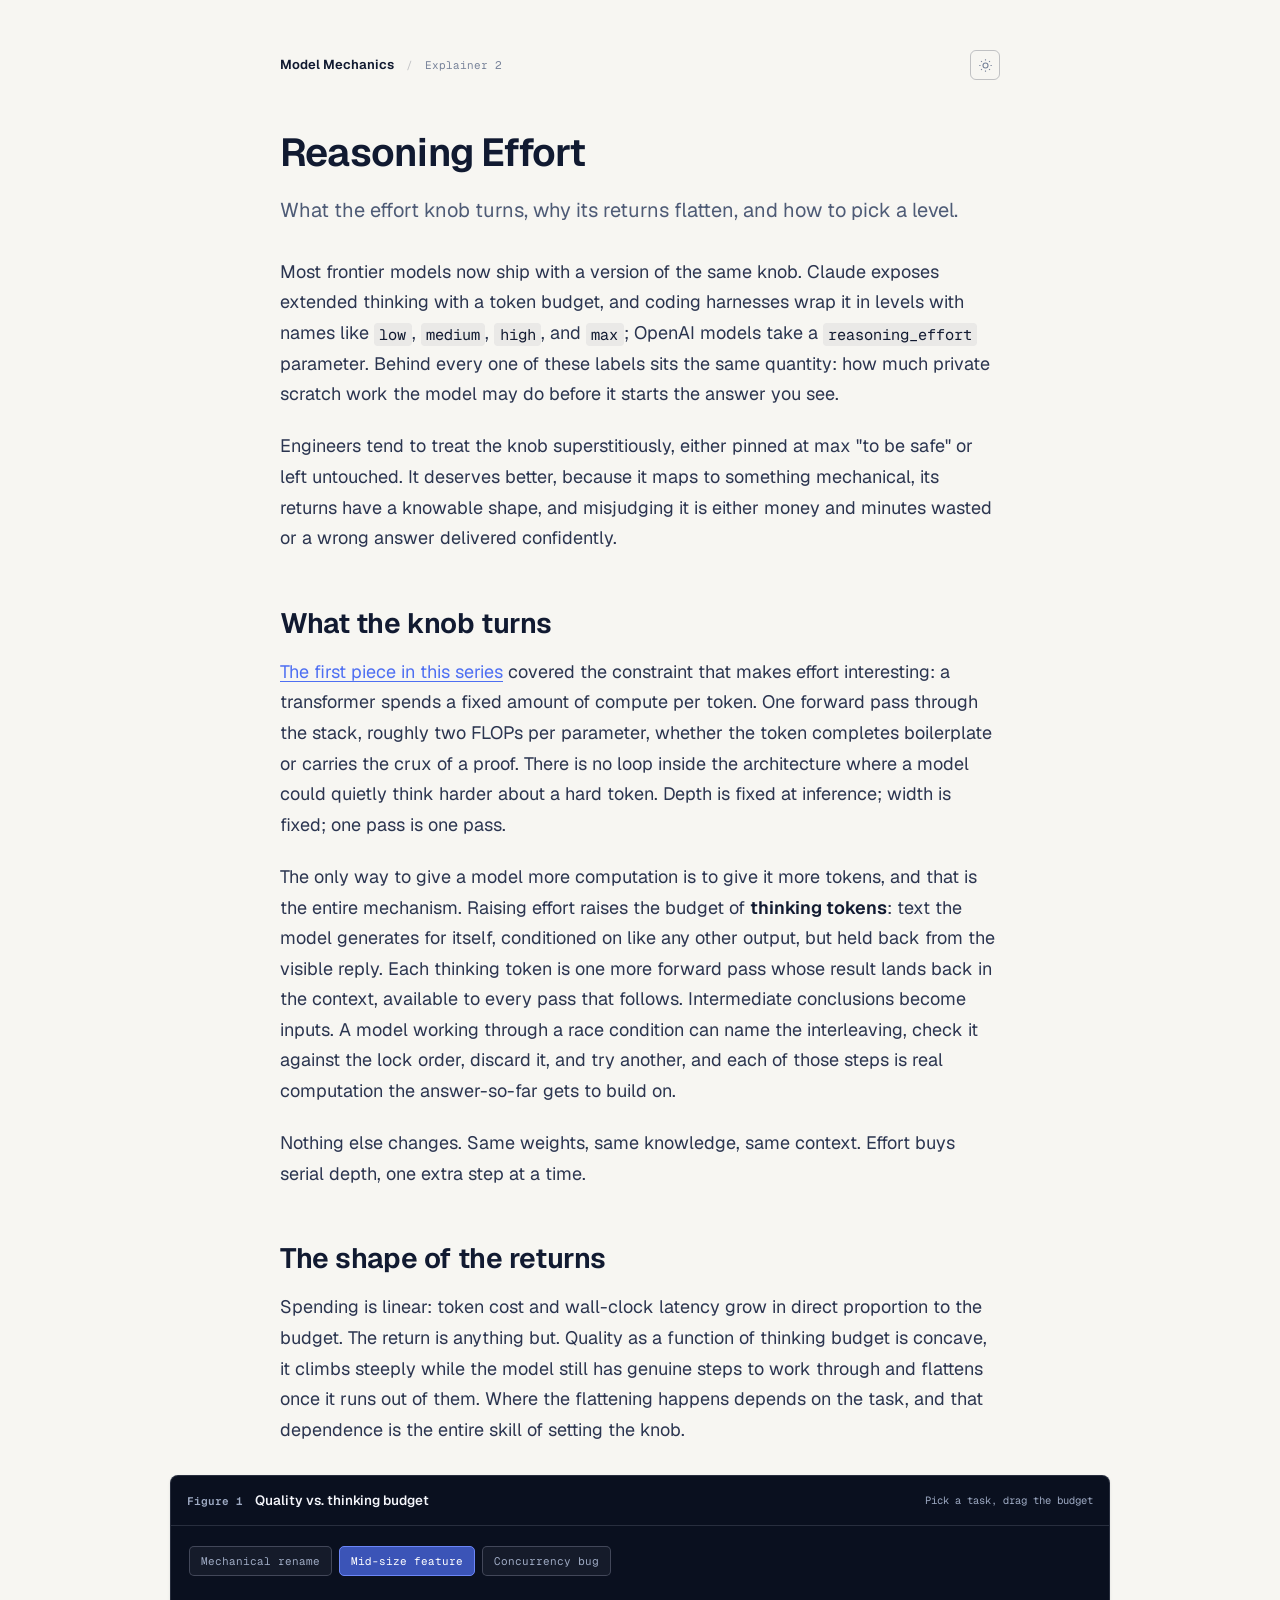
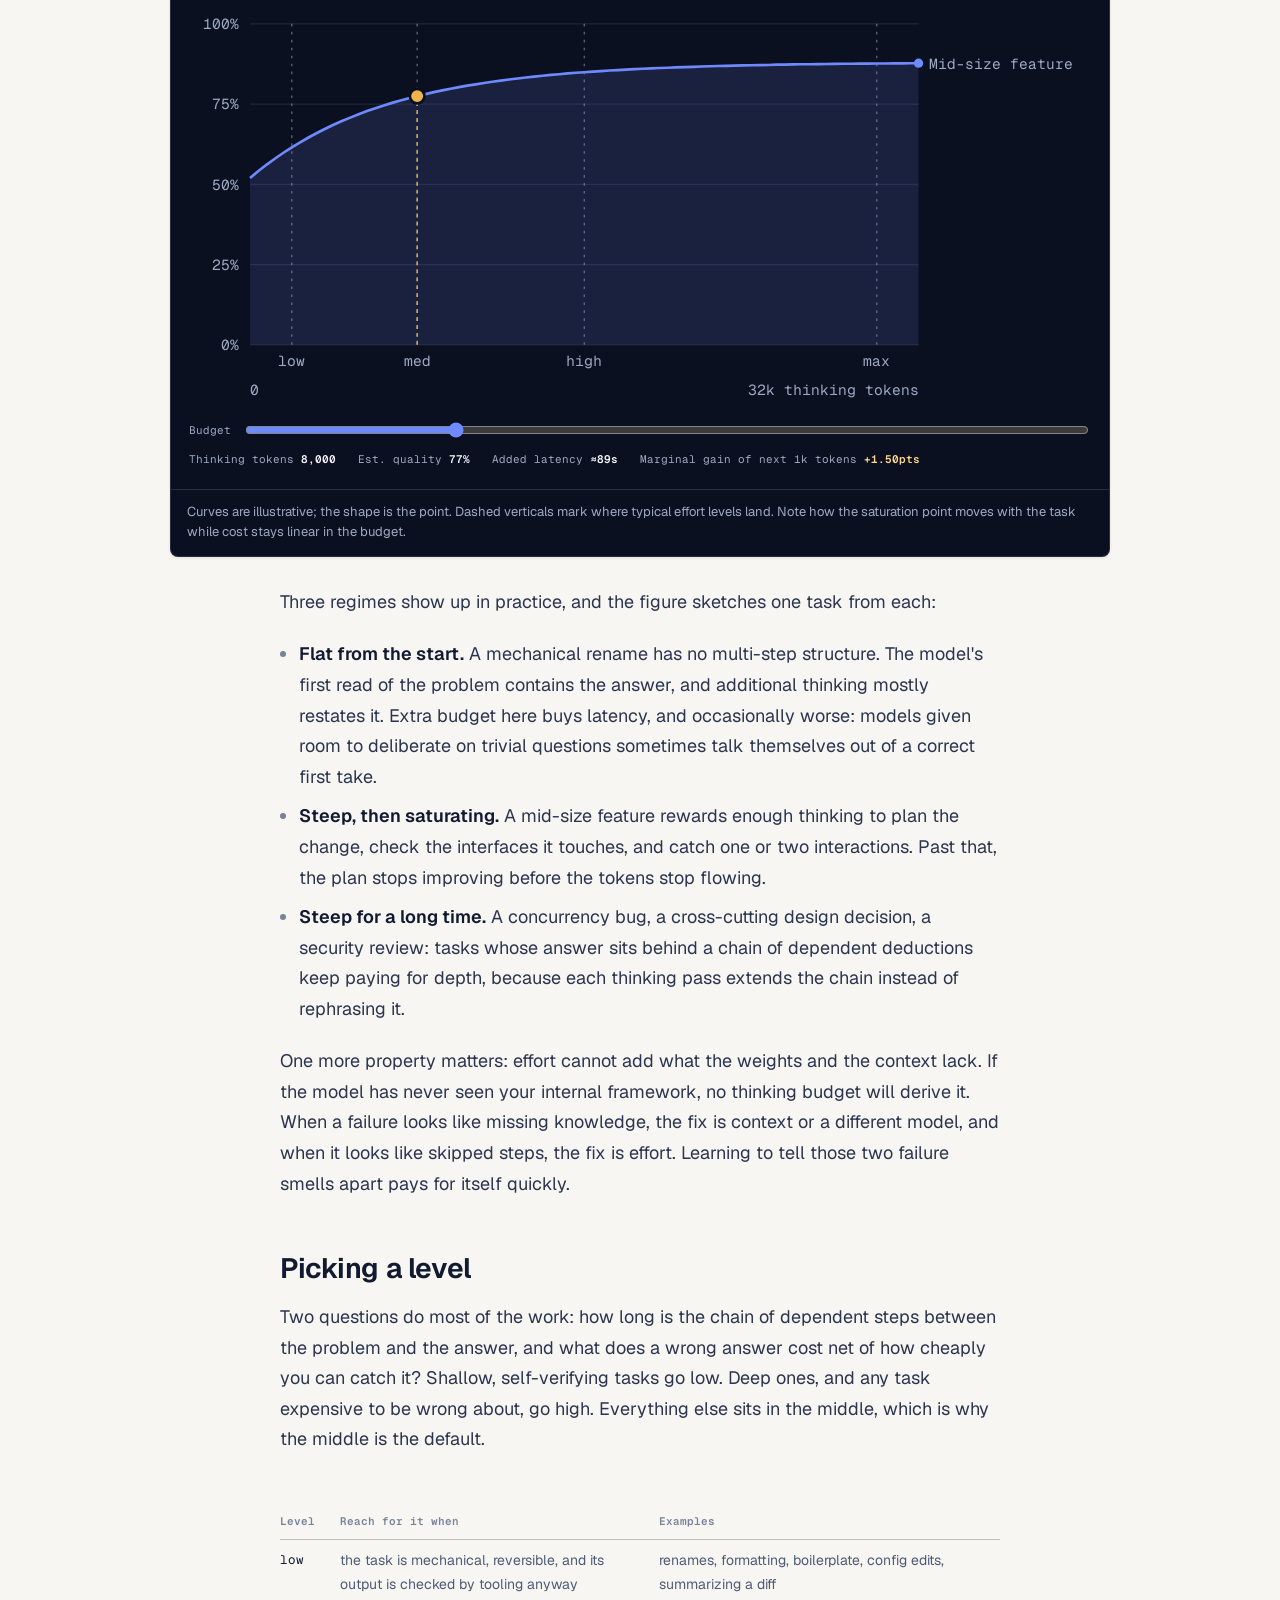
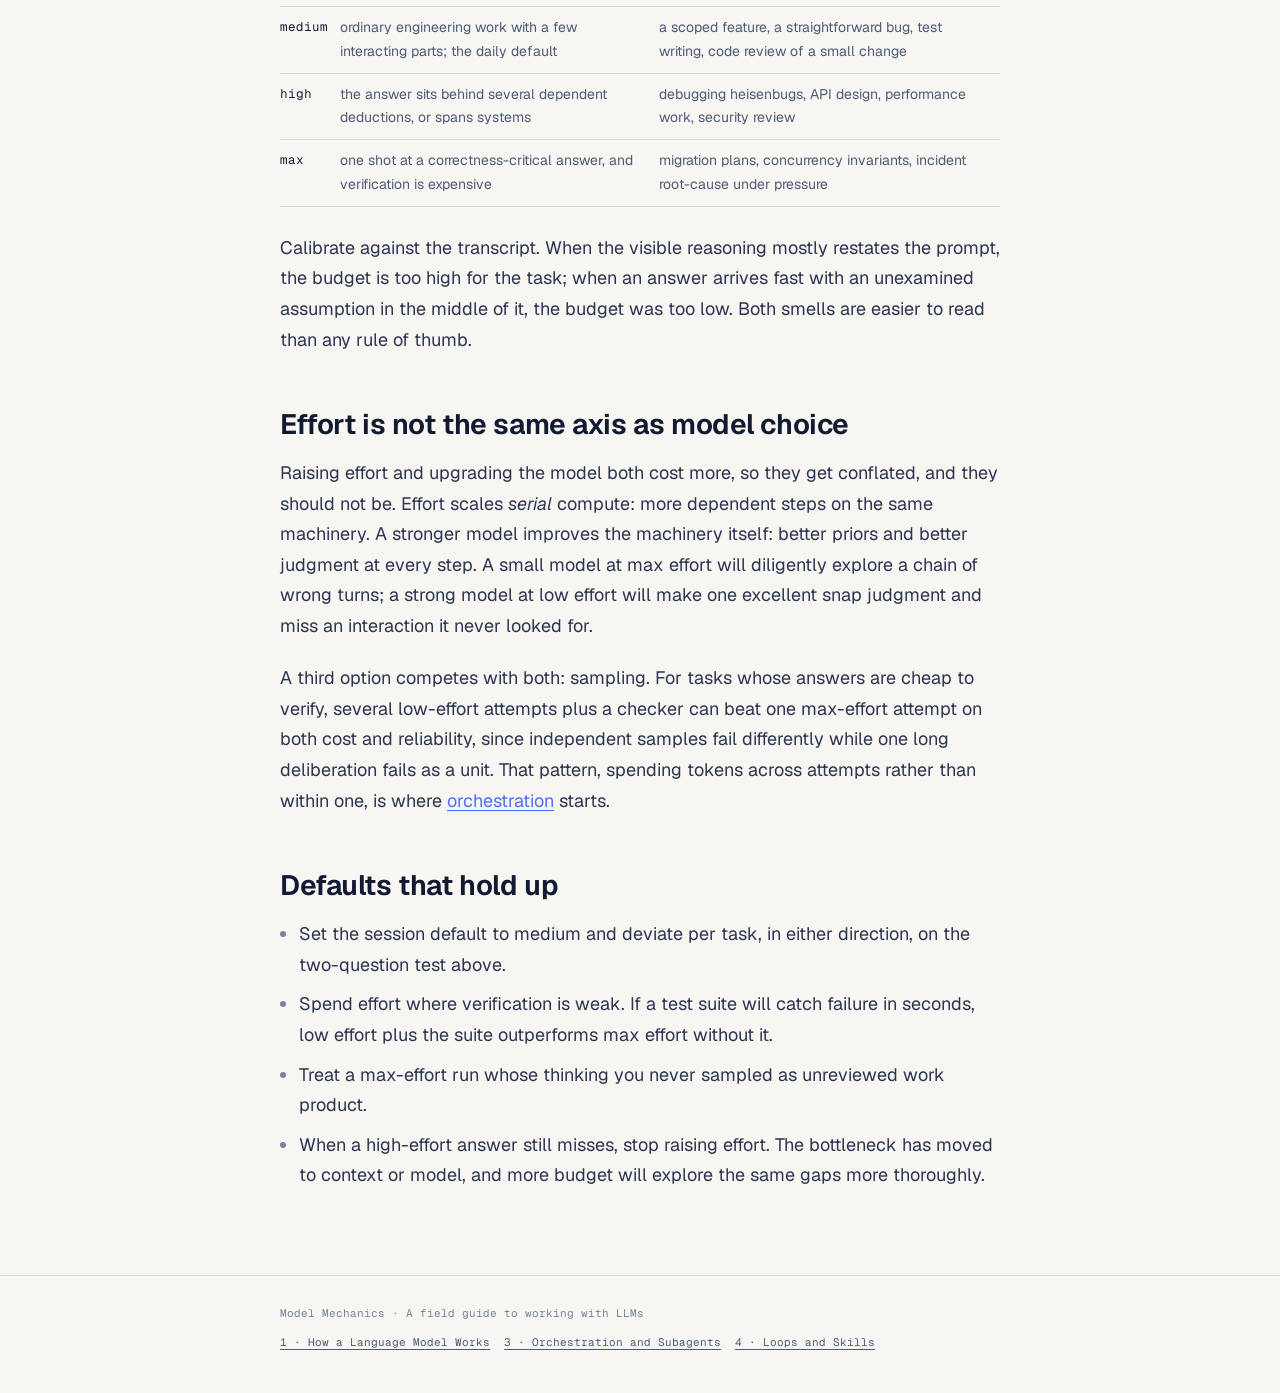
==== articles/effort-levels.html @ 6f91107b "Model Mechanics: four animated LLM explainers and landing page Static site with self-contained HTML " ====
<!doctype html>
<html lang="en">
<head>
<meta charset="utf-8">
<meta name="viewport" content="width=device-width, initial-scale=1">
<title>Reasoning Effort</title>
<link rel="icon" href="data:image/svg+xml,%3Csvg%20xmlns=%22http://www.w3.org/2000/svg%22%20viewBox=%220%200%2032%2032%22%3E%3Crect%20width=%2232%22%20height=%2232%22%20rx=%228%22%20fill=%22%230a1020%22/%3E%3Ccircle%20cx=%2210%22%20cy=%2216%22%20r=%223%22%20fill=%22%235d7cff%22/%3E%3Ccircle%20cx=%2218%22%20cy=%2210%22%20r=%223%22%20fill=%22%23ee755f%22/%3E%3Ccircle%20cx=%2222%22%20cy=%2221%22%20r=%223%22%20fill=%22%23efb44d%22/%3E%3Cpath%20d=%22M12%2015L16%2012M19%2013L21%2018M13%2018L19%2020%22%20stroke=%22%23f7f5ef%22%20stroke-width=%221.5%22/%3E%3C/svg%3E">
<meta name="description" content="What a model's effort knob turns, why its returns are concave, and how to pick a level.">
<style>
@font-face { font-family: "Geist"; src: url("../fonts/Geist-Variable.woff2") format("woff2"); font-weight: 100 900; font-style: normal; font-display: swap; }
@font-face { font-family: "Geist"; src: url("../fonts/Geist-VariableItalic.woff2") format("woff2"); font-weight: 100 900; font-style: italic; font-display: swap; }
@font-face { font-family: "Geist Mono"; src: url("../fonts/GeistMono-Variable.woff2") format("woff2"); font-weight: 100 900; font-style: normal; font-display: swap; }

:root,
[data-theme="light"] {
  --page: #f7f6f2;
  --surface: #ffffff;
  --ink: #111a31;
  --ink-body: #2b3550;
  --ink-soft: #4e5b76;
  --ink-faint: #78839a;
  --line: rgba(17, 26, 49, 0.12);
  --line-strong: rgba(17, 26, 49, 0.24);
  --accent: #4e6ff2;
  --accent-soft: rgba(78, 111, 242, 0.11);
  --coral: #df6756;
  --gold: #d9982d;
  --gold-soft: rgba(217, 152, 45, 0.13);
  --code-bg: rgba(17, 26, 49, 0.06);
  --stage: #0a101f;
  --stage-ink: #f5f6fb;
  --stage-muted: #9eaac3;
  --stage-line: rgba(215, 224, 248, 0.14);
  --panel-shadow: 0 1px 3px rgba(19, 28, 55, 0.10);
}

[data-theme="dark"] {
  --page: #0d1322;
  --surface: #161f34;
  --ink: #f4f4ef;
  --ink-body: #ced3e2;
  --ink-soft: #b2bace;
  --ink-faint: #8792aa;
  --line: rgba(234, 239, 255, 0.10);
  --line-strong: rgba(234, 239, 255, 0.20);
  --accent: #7f98ff;
  --accent-soft: rgba(127, 152, 255, 0.13);
  --coral: #ff8a74;
  --gold: #f0b64d;
  --gold-soft: rgba(240, 182, 77, 0.13);
  --code-bg: rgba(234, 239, 255, 0.08);
  --stage: #080d1b;
  --stage-ink: #f7f6f0;
  --stage-muted: #aab5cc;
  --stage-line: rgba(220, 228, 250, 0.14);
  --panel-shadow: 0 1px 3px rgba(0, 0, 0, 0.28);
}

@media (prefers-color-scheme: dark) {
  :root:not([data-theme]) {
    --page: #0d1322;
    --surface: #161f34;
    --ink: #f4f4ef;
    --ink-body: #ced3e2;
    --ink-soft: #b2bace;
    --ink-faint: #8792aa;
    --line: rgba(234, 239, 255, 0.10);
    --line-strong: rgba(234, 239, 255, 0.20);
    --accent: #7f98ff;
    --accent-soft: rgba(127, 152, 255, 0.13);
    --coral: #ff8a74;
    --gold: #f0b64d;
    --gold-soft: rgba(240, 182, 77, 0.13);
    --code-bg: rgba(234, 239, 255, 0.08);
    --stage: #080d1b;
    --stage-ink: #f7f6f0;
    --stage-muted: #aab5cc;
    --stage-line: rgba(220, 228, 250, 0.14);
    --panel-shadow: 0 1px 3px rgba(0, 0, 0, 0.28);
  }
}

* { box-sizing: border-box; }

body {
  margin: 0;
  min-width: 320px;
  background: var(--page);
  color: var(--ink-body);
  font-family: "Geist", "Avenir Next", sans-serif;
  font-size: 18px;
  line-height: 1.7;
  text-rendering: optimizeLegibility;
  overflow-wrap: break-word;
}

.col { width: min(720px, calc(100% - 48px)); margin: 0 auto; }

header.masthead { padding: 50px 0 0; }

.mast-row {
  display: flex;
  align-items: center;
  gap: 12px;
  margin-bottom: 50px;
  color: var(--ink-faint);
  font-family: "Geist Mono", monospace;
  font-size: 11px;
}

.mast-row .brand {
  color: var(--ink);
  font-family: "Geist", sans-serif;
  font-size: 13px;
  font-weight: 620;
  text-decoration: none;
}

.mast-separator { color: var(--line-strong); }

.theme-toggle {
  width: 30px;
  height: 30px;
  margin-left: auto;
  display: grid;
  place-items: center;
  border: 1px solid var(--line-strong);
  border-radius: 6px;
  background: transparent;
  color: inherit;
  cursor: pointer;
  transition: border-color 160ms ease;
}

.theme-toggle:hover { border-color: var(--accent); }

.theme-toggle svg { width: 15px; height: 15px; fill: none; stroke: currentColor; stroke-width: 1.8; }

h1 {
  max-width: 18ch;
  margin: 0;
  color: var(--ink);
  font-size: clamp(31px, 4vw, 39px);
  font-weight: 640;
  line-height: 1.16;
  letter-spacing: -0.02em;
  text-wrap: pretty;
}

.dek {
  max-width: 62ch;
  margin: 20px 0 0;
  color: var(--ink-soft);
  font-size: 20px;
  line-height: 1.58;
}

main { padding: 30px 0 0; }

h2 {
  margin: 52px 0 16px;
  color: var(--ink);
  font-size: clamp(24px, 3vw, 28px);
  font-weight: 640;
  line-height: 1.25;
  letter-spacing: -0.015em;
  text-wrap: pretty;
}

h3 {
  margin: 32px 0 10px;
  color: var(--ink);
  font-size: 19px;
  font-weight: 630;
  line-height: 1.3;
}

p { max-width: 66ch; margin: 0 0 1.2em; }

a { color: var(--accent); text-decoration-thickness: 1px; text-underline-offset: 3px; }
a:hover { text-decoration-thickness: 2px; }

strong { color: var(--ink); font-weight: 620; }

code {
  font-family: "Geist Mono", monospace;
  font-size: 0.85em;
  color: var(--ink);
  background: var(--code-bg);
  border-radius: 4px;
  padding: 0.1em 0.35em;
}

pre {
  max-width: 100%;
  background: var(--code-bg);
  border: 1px solid var(--line);
  border-radius: 6px;
  padding: 14px 16px;
  overflow-x: auto;
  font-size: 13.5px;
  line-height: 1.6;
}

pre code { background: none; padding: 0; font-size: 1em; }

ul { max-width: 66ch; padding-left: 1.2rem; margin: 0 0 1.2em; }
li { margin-bottom: 0.5em; }
li::marker { color: var(--ink-faint); }

table { border-collapse: collapse; width: 100%; font-size: 14px; margin: 26px 0; }

th {
  color: var(--ink-faint);
  font-family: "Geist Mono", monospace;
  font-size: 11px;
  font-weight: 600;
  text-align: left;
  padding: 9px 12px 9px 0;
  border-bottom: 1px solid var(--line-strong);
}

td {
  padding: 9px 12px 9px 0;
  border-bottom: 1px solid var(--line);
  vertical-align: top;
  color: var(--ink-soft);
}

td:first-child { font-family: "Geist Mono", monospace; font-size: 12.5px; color: var(--ink); white-space: nowrap; }

.tablewrap { overflow-x: auto; }

figure.instrument {
  width: min(940px, calc(100% - 40px));
  margin: 30px auto;
  padding: 0;
  background: var(--stage);
  border: 1px solid var(--stage-line);
  border-radius: 8px;
  overflow: hidden;
  box-shadow: var(--panel-shadow);
  color: var(--stage-ink);
}

.instrument-head {
  display: flex;
  align-items: center;
  gap: 12px;
  min-height: 50px;
  padding: 12px 16px;
  border-bottom: 1px solid var(--stage-line);
  font-family: "Geist Mono", monospace;
  font-size: 11px;
  color: var(--stage-muted);
}

.fig-id { color: var(--stage-muted); font-weight: 620; white-space: nowrap; }

.fig-name { color: var(--stage-ink); font-family: "Geist", sans-serif; font-size: 13.5px; font-weight: 560; }

.fig-note { margin-left: auto; font-size: 10.5px; text-align: right; }

button.fig-btn {
  margin-left: auto;
  min-height: 30px;
  padding: 6px 11px;
  font-family: "Geist Mono", monospace;
  font-size: 11px;
  color: var(--stage-muted);
  background: rgba(225, 232, 255, 0.05);
  border: 1px solid rgba(225, 232, 255, 0.22);
  border-radius: 5px;
  cursor: pointer;
  transition: color 160ms ease, border-color 160ms ease;
}

button.fig-btn:hover { color: var(--stage-ink); border-color: rgba(141, 162, 255, 0.65); }

.instrument-body { padding: 20px 18px; }
.instrument-body.scrollx { overflow-x: auto; }
.instrument-body.scrollx svg { min-width: 640px; }

figcaption.below {
  padding: 12px 16px 14px;
  border-top: 1px solid var(--stage-line);
  color: var(--stage-muted);
  font-family: "Geist", sans-serif;
  font-size: 13px;
  line-height: 1.55;
}

footer.series {
  margin: 84px 0 0;
  border-top: 1px solid var(--line);
  padding: 28px 0 42px;
  font-family: "Geist Mono", monospace;
  font-size: 11px;
  color: var(--ink-faint);
}

footer.series nav { display: flex; flex-wrap: wrap; gap: 14px; margin-top: 10px; }
footer.series a { color: var(--ink-soft); }

:focus-visible { outline: 2px solid var(--accent); outline-offset: 3px; }

/* effort instrument */
#task-picker { display: flex; gap: 7px; flex-wrap: wrap; margin-bottom: 16px; }
.task-btn {
  min-height: 30px;
  padding: 6px 11px;
  font-family: "Geist Mono", monospace;
  font-size: 11px;
  color: var(--stage-muted);
  background: rgba(225, 232, 255, 0.05);
  border: 1px solid rgba(225, 232, 255, 0.22);
  border-radius: 5px;
  cursor: pointer;
  transition: color 160ms ease, border-color 160ms ease, background 160ms ease;
}
.task-btn:hover { color: var(--stage-ink); border-color: rgba(141, 162, 255, 0.65); }
.task-btn[aria-pressed="true"] { color: #ffffff; border-color: #6c86f7; background: rgba(78, 111, 242, 0.72); }
#effort-svg { display: block; width: 100%; height: auto; }
#effort-svg text { font-family: "Geist Mono", monospace; font-size: 11px; fill: #9eaac3; }
#effort-svg .grid { stroke: rgba(215, 224, 248, 0.10); stroke-width: 1; }
#effort-svg .axis { stroke: #9eaac3; stroke-width: 1; }
#effort-svg .curve { stroke: #6f89ff; stroke-width: 2; fill: none; }
#effort-svg .curvefill { fill: rgba(111, 137, 255, 0.14); }
#effort-svg .guide { stroke: #9eaac3; stroke-width: 1; stroke-dasharray: 2 4; opacity: 0.55; }
#effort-svg .marker { fill: #efb44d; stroke: #0a101f; stroke-width: 2; }
#effort-svg .marker-line { stroke: #efb44d; stroke-width: 1; stroke-dasharray: 3 3; }
#effort-controls { display: flex; align-items: center; gap: 12px; font-family: "Geist Mono", monospace; font-size: 11px; color: var(--stage-muted); margin: 14px 0 6px; flex-wrap: wrap; }
#effort-controls input[type=range] { flex: 1; min-width: 10rem; accent-color: #6f89ff; }
#effort-reads { display: flex; gap: 22px; font-family: "Geist Mono", monospace; font-size: 11px; color: var(--stage-muted); flex-wrap: wrap; margin-top: 10px; }
#effort-reads b { color: var(--stage-ink); font-weight: 600; font-variant-numeric: tabular-nums; }
#effort-reads .warmread b { color: #ffd989; }

@media (max-width: 680px) {
  body { font-size: 17px; }
  .col { width: min(720px, calc(100% - 32px)); }
  header.masthead { padding-top: 28px; }
  .mast-row { margin-bottom: 36px; }
  h1 { font-size: clamp(29px, 8.5vw, 33px); }
  .dek { font-size: 18px; }
  figure.instrument { width: calc(100% - 16px); border-radius: 7px; }
  .instrument-body { padding: 14px 13px; }
}

@media (prefers-reduced-motion: reduce) { * { transition-duration: 0.01ms !important; animation-duration: 0.01ms !important; } }
</style>
</head>
<body>

<header class="masthead">
  <div class="col">
    <div class="mast-row">
      <a class="brand" href="../index.html">Model Mechanics</a>
      <span class="mast-separator" aria-hidden="true">/</span>
      <span class="mast-label">Explainer 2</span>
      <button class="theme-toggle" id="theme-toggle" type="button" aria-label="Toggle color theme">
        <svg viewBox="0 0 24 24" aria-hidden="true"><circle cx="12" cy="12" r="4"></circle><path d="M12 2v2M12 20v2M4.9 4.9l1.4 1.4M17.7 17.7l1.4 1.4M2 12h2M20 12h2M4.9 19.1l1.4-1.4M17.7 6.3l1.4-1.4"></path></svg>
      </button>
    </div>
    <h1>Reasoning Effort</h1>
    <p class="dek">What the effort knob turns, why its returns flatten, and how to pick a level.</p>
  </div>
</header>

<main>
  <div class="col">
    <p>Most frontier models now ship with a version of the same knob. Claude exposes extended thinking with a token budget, and coding harnesses wrap it in levels with names like <code>low</code>, <code>medium</code>, <code>high</code>, and <code>max</code>; OpenAI models take a <code>reasoning_effort</code> parameter. Behind every one of these labels sits the same quantity: how much private scratch work the model may do before it starts the answer you see.</p>
    <p>Engineers tend to treat the knob superstitiously, either pinned at max "to be safe" or left untouched. It deserves better, because it maps to something mechanical, its returns have a knowable shape, and misjudging it is either money and minutes wasted or a wrong answer delivered confidently.</p>

    <h2>What the knob turns</h2>
    <p><a href="how-llms-work.html">The first piece in this series</a> covered the constraint that makes effort interesting: a transformer spends a fixed amount of compute per token. One forward pass through the stack, roughly two FLOPs per parameter, whether the token completes boilerplate or carries the crux of a proof. There is no loop inside the architecture where a model could quietly think harder about a hard token. Depth is fixed at inference; width is fixed; one pass is one pass.</p>
    <p>The only way to give a model more computation is to give it more tokens, and that is the entire mechanism. Raising effort raises the budget of <strong>thinking tokens</strong>: text the model generates for itself, conditioned on like any other output, but held back from the visible reply. Each thinking token is one more forward pass whose result lands back in the context, available to every pass that follows. Intermediate conclusions become inputs. A model working through a race condition can name the interleaving, check it against the lock order, discard it, and try another, and each of those steps is real computation the answer-so-far gets to build on.</p>
    <p>Nothing else changes. Same weights, same knowledge, same context. Effort buys serial depth, one extra step at a time.</p>

    <h2>The shape of the returns</h2>
    <p>Spending is linear: token cost and wall-clock latency grow in direct proportion to the budget. The return is anything but. Quality as a function of thinking budget is concave, it climbs steeply while the model still has genuine steps to work through and flattens once it runs out of them. Where the flattening happens depends on the task, and that dependence is the entire skill of setting the knob.</p>
  </div>

  <figure class="instrument" id="fig-effort">
    <figcaption class="instrument-head">
      <span class="fig-id">Figure 1</span><span class="fig-name">Quality vs. thinking budget</span>
      <span class="fig-note">Pick a task, drag the budget</span>
    </figcaption>
    <div class="instrument-body">
      <div id="task-picker" role="group" aria-label="task type">
        <button class="task-btn" data-task="rename" aria-pressed="false">Mechanical rename</button>
        <button class="task-btn" data-task="feature" aria-pressed="true">Mid-size feature</button>
        <button class="task-btn" data-task="debug" aria-pressed="false">Concurrency bug</button>
      </div>
      <div class="instrument-body scrollx" style="padding:0"><svg id="effort-svg" viewBox="0 0 680 312" role="img" aria-label="Concave curve of answer quality against thinking-token budget; the curve saturates at a task-dependent point while cost grows linearly"></svg></div>
      <div id="effort-controls">
        <label for="effort-range">Budget</label>
        <input type="range" id="effort-range" min="200" max="32000" step="200" value="8000">
      </div>
      <div id="effort-reads">
        <span>Thinking tokens <b id="read-tokens">8,000</b></span>
        <span>Est. quality <b id="read-quality">…</b></span>
        <span>Added latency <b id="read-latency">…</b></span>
        <span class="warmread">Marginal gain of next 1k tokens <b id="read-marginal">…</b></span>
      </div>
    </div>
    <figcaption class="below">Curves are illustrative; the shape is the point. Dashed verticals mark where typical effort levels land. Note how the saturation point moves with the task while cost stays linear in the budget.</figcaption>
  </figure>

  <div class="col">
    <p>Three regimes show up in practice, and the figure sketches one task from each:</p>
    <ul>
      <li><strong>Flat from the start.</strong> A mechanical rename has no multi-step structure. The model's first read of the problem contains the answer, and additional thinking mostly restates it. Extra budget here buys latency, and occasionally worse: models given room to deliberate on trivial questions sometimes talk themselves out of a correct first take.</li>
      <li><strong>Steep, then saturating.</strong> A mid-size feature rewards enough thinking to plan the change, check the interfaces it touches, and catch one or two interactions. Past that, the plan stops improving before the tokens stop flowing.</li>
      <li><strong>Steep for a long time.</strong> A concurrency bug, a cross-cutting design decision, a security review: tasks whose answer sits behind a chain of dependent deductions keep paying for depth, because each thinking pass extends the chain instead of rephrasing it.</li>
    </ul>
    <p>One more property matters: effort cannot add what the weights and the context lack. If the model has never seen your internal framework, no thinking budget will derive it. When a failure looks like missing knowledge, the fix is context or a different model, and when it looks like skipped steps, the fix is effort. Learning to tell those two failure smells apart pays for itself quickly.</p>

    <h2>Picking a level</h2>
    <p>Two questions do most of the work: how long is the chain of dependent steps between the problem and the answer, and what does a wrong answer cost net of how cheaply you can catch it? Shallow, self-verifying tasks go low. Deep ones, and any task expensive to be wrong about, go high. Everything else sits in the middle, which is why the middle is the default.</p>
    <div class="tablewrap">
    <table>
      <thead><tr><th>Level</th><th>Reach for it when</th><th>Examples</th></tr></thead>
      <tbody>
        <tr><td>low</td><td>the task is mechanical, reversible, and its output is checked by tooling anyway</td><td>renames, formatting, boilerplate, config edits, summarizing a diff</td></tr>
        <tr><td>medium</td><td>ordinary engineering work with a few interacting parts; the daily default</td><td>a scoped feature, a straightforward bug, test writing, code review of a small change</td></tr>
        <tr><td>high</td><td>the answer sits behind several dependent deductions, or spans systems</td><td>debugging heisenbugs, API design, performance work, security review</td></tr>
        <tr><td>max</td><td>one shot at a correctness-critical answer, and verification is expensive</td><td>migration plans, concurrency invariants, incident root-cause under pressure</td></tr>
      </tbody>
    </table>
    </div>
    <p>Calibrate against the transcript. When the visible reasoning mostly restates the prompt, the budget is too high for the task; when an answer arrives fast with an unexamined assumption in the middle of it, the budget was too low. Both smells are easier to read than any rule of thumb.</p>

    <h2>Effort is not the same axis as model choice</h2>
    <p>Raising effort and upgrading the model both cost more, so they get conflated, and they should not be. Effort scales <em>serial</em> compute: more dependent steps on the same machinery. A stronger model improves the machinery itself: better priors and better judgment at every step. A small model at max effort will diligently explore a chain of wrong turns; a strong model at low effort will make one excellent snap judgment and miss an interaction it never looked for.</p>
    <p>A third option competes with both: sampling. For tasks whose answers are cheap to verify, several low-effort attempts plus a checker can beat one max-effort attempt on both cost and reliability, since independent samples fail differently while one long deliberation fails as a unit. That pattern, spending tokens across attempts rather than within one, is where <a href="orchestration-and-subagents.html">orchestration</a> starts.</p>

    <h2>Defaults that hold up</h2>
    <ul>
      <li>Set the session default to medium and deviate per task, in either direction, on the two-question test above.</li>
      <li>Spend effort where verification is weak. If a test suite will catch failure in seconds, low effort plus the suite outperforms max effort without it.</li>
      <li>Treat a max-effort run whose thinking you never sampled as unreviewed work product.</li>
      <li>When a high-effort answer still misses, stop raising effort. The bottleneck has moved to context or model, and more budget will explore the same gaps more thoroughly.</li>
    </ul>
  </div>
</main>

<footer class="series">
  <div class="col">
    <span>Model Mechanics · A field guide to working with LLMs</span>
    <nav aria-label="series">
      <a href="how-llms-work.html">1 · How a Language Model Works</a>
      <a href="orchestration-and-subagents.html">3 · Orchestration and Subagents</a>
      <a href="loops-and-skills.html">4 · Loops and Skills</a>
    </nav>
  </div>
</footer>

<script>
(function () {
  var root = document.documentElement;
  var toggle = document.getElementById('theme-toggle');
  var saved = null;
  try { saved = localStorage.getItem('model-mechanics-theme'); } catch (error) {}
  if (saved === 'light' || saved === 'dark') root.setAttribute('data-theme', saved);
  toggle.addEventListener('click', function () {
    var current = root.getAttribute('data-theme');
    if (!current) current = window.matchMedia('(prefers-color-scheme: dark)').matches ? 'dark' : 'light';
    var next = current === 'dark' ? 'light' : 'dark';
    root.setAttribute('data-theme', next);
    try { localStorage.setItem('model-mechanics-theme', next); } catch (error) {}
  });
})();
</script>
<script>
(function () {
'use strict';
var TASKS = {
  rename:  { q0: 84, qmax: 90, tau: 2500,  label: 'Mechanical rename' },
  feature: { q0: 52, qmax: 88, tau: 6500,  label: 'Mid-size feature' },
  debug:   { q0: 22, qmax: 93, tau: 14000, label: 'Concurrency bug' }
};
var LEVELS = [[2000, 'low'], [8000, 'med'], [16000, 'high'], [30000, 'max']];
var W = 680, H = 312, ML = 46, MR = 130, MT = 24, MB = 46;
var XMAX = 32000;
var svg = document.getElementById('effort-svg');
var range = document.getElementById('effort-range');
var NS = 'http://www.w3.org/2000/svg';
var current = 'feature';
function x(t) { return ML + (t / XMAX) * (W - ML - MR); }
function y(q) { return MT + (1 - q / 100) * (H - MT - MB); }
function q(task, t) { var p = TASKS[task]; return p.qmax - (p.qmax - p.q0) * Math.exp(-t / p.tau); }
function mk(tag, attrs, text) {
  var n = document.createElementNS(NS, tag);
  Object.keys(attrs).forEach(function (k) { n.setAttribute(k, attrs[k]); });
  if (text) n.textContent = text;
  svg.appendChild(n);
  return n;
}
function draw() {
  svg.innerHTML = '';
  [0, 25, 50, 75, 100].forEach(function (g) {
    mk('line', { x1: ML, y1: y(g), x2: W - MR, y2: y(g), 'class': 'grid' });
    mk('text', { x: ML - 8, y: y(g) + 4, 'text-anchor': 'end' }, g + '%');
  });
  mk('text', { x: ML, y: H - 8 }, '0');
  mk('text', { x: W - MR, y: H - 8, 'text-anchor': 'end' }, '32k thinking tokens');
  LEVELS.forEach(function (lv) {
    mk('line', { x1: x(lv[0]), y1: MT, x2: x(lv[0]), y2: H - MB, 'class': 'guide' });
    mk('text', { x: x(lv[0]), y: H - MB + 16, 'text-anchor': 'middle' }, lv[1]);
  });
  var pts = [], fill = ['M', x(0), y(0) + 0].join(' ');
  for (var t = 0; t <= XMAX; t += 400) pts.push((t ? 'L' : 'M') + x(t).toFixed(1) + ' ' + y(q(current, t)).toFixed(1));
  var d = pts.join(' ');
  mk('path', { d: d + ' L ' + x(XMAX) + ' ' + y(0) + ' L ' + x(0) + ' ' + y(0) + ' Z', 'class': 'curvefill', stroke: 'none' });
  mk('path', { d: d, 'class': 'curve' });
  var qe = q(current, XMAX);
  mk('circle', { cx: x(XMAX), cy: y(qe), r: 3.5, fill: '#6f89ff' });
  mk('text', { x: x(XMAX) + 8, y: y(qe) + 4 }, TASKS[current].label);
  var b = +range.value;
  var qb = q(current, b);
  mk('line', { x1: x(b), y1: y(0), x2: x(b), y2: y(qb), 'class': 'marker-line' });
  mk('circle', { cx: x(b), cy: y(qb), r: 5.5, 'class': 'marker' });
  document.getElementById('read-tokens').textContent = b.toLocaleString('en-US');
  document.getElementById('read-quality').textContent = qb.toFixed(0) + '%';
  var secs = b / 90;
  document.getElementById('read-latency').textContent = secs < 90 ? '≈' + secs.toFixed(0) + 's' : '≈' + (secs / 60).toFixed(1) + 'min';
  var marginal = q(current, b + 1000) - qb;
  document.getElementById('read-marginal').textContent = '+' + marginal.toFixed(2) + 'pts';
}
document.querySelectorAll('.task-btn').forEach(function (btn) {
  btn.addEventListener('click', function () {
    current = btn.getAttribute('data-task');
    document.querySelectorAll('.task-btn').forEach(function (b2) {
      b2.setAttribute('aria-pressed', String(b2 === btn));
    });
    draw();
  });
});
range.addEventListener('input', draw);
draw();
})();
</script>
</body>
</html>
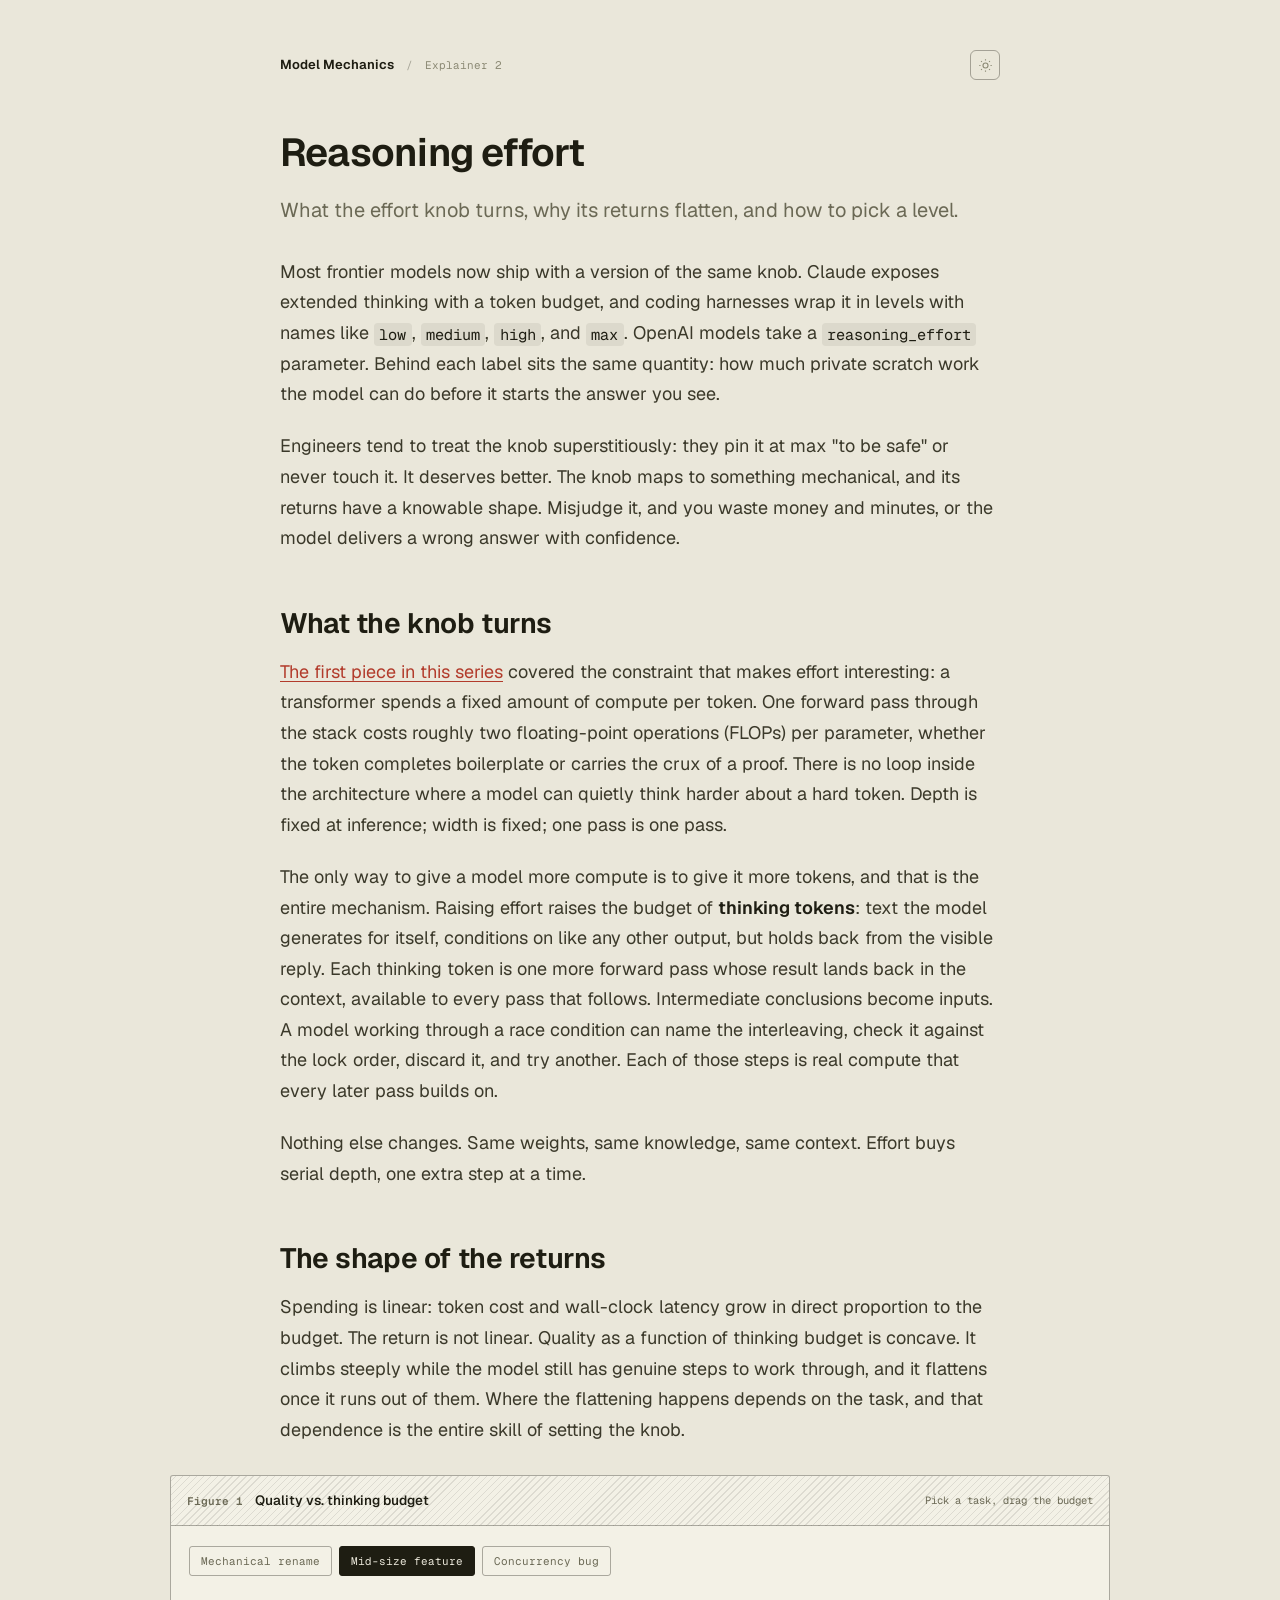
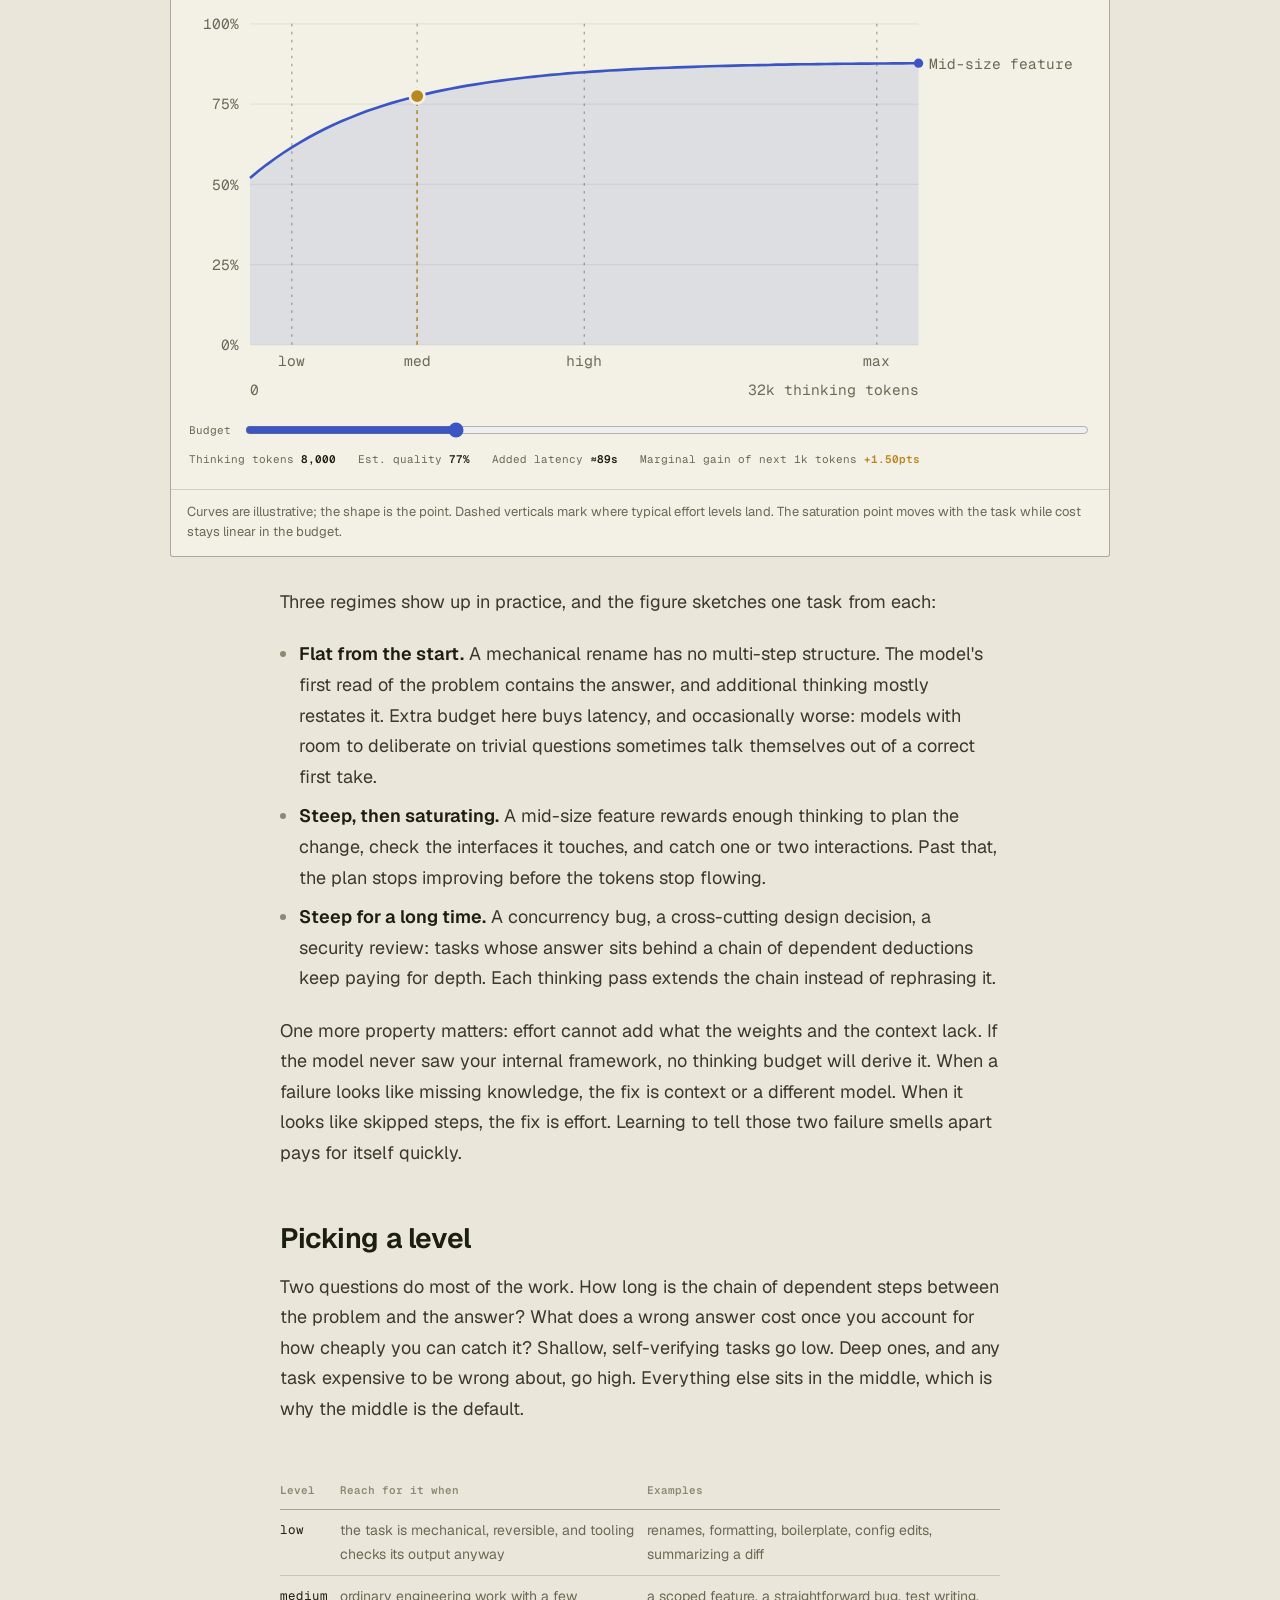
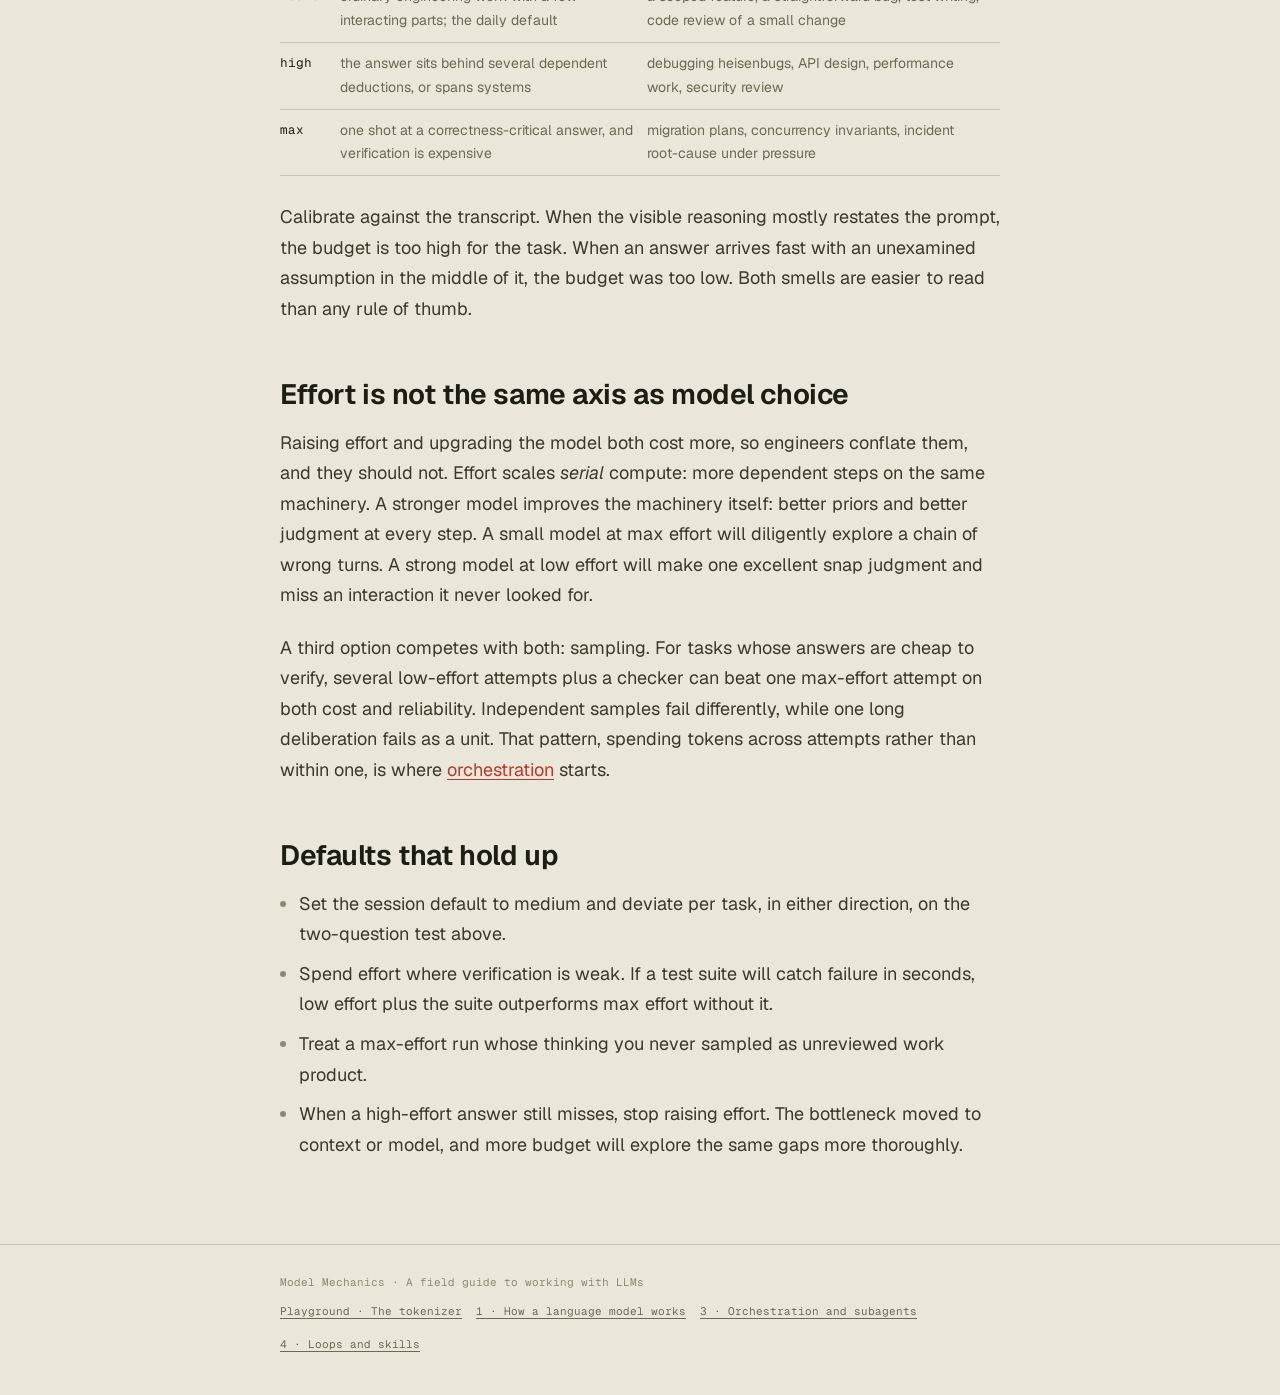
==== commit 6591d43a: "rework and token game" ====
--- a/articles/effort-levels.html
+++ b/articles/effort-levels.html
@@ -3,8 +3,8 @@
 <head>
 <meta charset="utf-8">
 <meta name="viewport" content="width=device-width, initial-scale=1">
-<title>Reasoning Effort</title>
-<link rel="icon" href="data:image/svg+xml,%3Csvg%20xmlns=%22http://www.w3.org/2000/svg%22%20viewBox=%220%200%2032%2032%22%3E%3Crect%20width=%2232%22%20height=%2232%22%20rx=%228%22%20fill=%22%230a1020%22/%3E%3Ccircle%20cx=%2210%22%20cy=%2216%22%20r=%223%22%20fill=%22%235d7cff%22/%3E%3Ccircle%20cx=%2218%22%20cy=%2210%22%20r=%223%22%20fill=%22%23ee755f%22/%3E%3Ccircle%20cx=%2222%22%20cy=%2221%22%20r=%223%22%20fill=%22%23efb44d%22/%3E%3Cpath%20d=%22M12%2015L16%2012M19%2013L21%2018M13%2018L19%2020%22%20stroke=%22%23f7f5ef%22%20stroke-width=%221.5%22/%3E%3C/svg%3E">
+<title>Reasoning effort</title>
+<link rel="icon" href="data:image/svg+xml,%3Csvg%20xmlns=%22http://www.w3.org/2000/svg%22%20viewBox=%220%200%2032%2032%22%3E%3Crect%20width=%2232%22%20height=%2232%22%20fill=%22%23eae7da%22/%3E%3Crect%20x=%221%22%20y=%221%22%20width=%2230%22%20height=%2230%22%20fill=%22none%22%20stroke=%22%231e1d12%22%20stroke-width=%222%22/%3E%3Crect%20x=%226%22%20y=%2218%22%20width=%228%22%20height=%228%22%20fill=%22%233b55c4%22/%3E%3Crect%20x=%2218%22%20y=%2218%22%20width=%228%22%20height=%228%22%20fill=%22%23a8801c%22/%3E%3Cpath%20d=%22M16%206l5%205-5%205-5-5z%22%20fill=%22%23b23b2b%22/%3E%3C/svg%3E">
 <meta name="description" content="What a model's effort knob turns, why its returns are concave, and how to pick a level.">
 <style>
 @font-face { font-family: "Geist"; src: url("../fonts/Geist-Variable.woff2") format("woff2"); font-weight: 100 900; font-style: normal; font-display: swap; }
@@ -13,70 +13,79 @@
 
 :root,
 [data-theme="light"] {
-  --page: #f7f6f2;
-  --surface: #ffffff;
-  --ink: #111a31;
-  --ink-body: #2b3550;
-  --ink-soft: #4e5b76;
-  --ink-faint: #78839a;
-  --line: rgba(17, 26, 49, 0.12);
-  --line-strong: rgba(17, 26, 49, 0.24);
-  --accent: #4e6ff2;
-  --accent-soft: rgba(78, 111, 242, 0.11);
-  --coral: #df6756;
-  --gold: #d9982d;
-  --gold-soft: rgba(217, 152, 45, 0.13);
-  --code-bg: rgba(17, 26, 49, 0.06);
-  --stage: #0a101f;
-  --stage-ink: #f5f6fb;
-  --stage-muted: #9eaac3;
-  --stage-line: rgba(215, 224, 248, 0.14);
-  --panel-shadow: 0 1px 3px rgba(19, 28, 55, 0.10);
+  --page: #eae7da;
+  --surface: #f3f1e6;
+  --ink: #1e1d12;
+  --ink-body: #3b392a;
+  --ink-soft: #6b6955;
+  --ink-faint: #8c8a75;
+  --line: rgba(30, 29, 18, 0.16);
+  --line-strong: rgba(30, 29, 18, 0.34);
+  --accent: #b23b2b;
+  --accent-soft: rgba(178, 59, 43, 0.10);
+  --coral: #c9503a;
+  --gold: #b9871f;
+  --gold-soft: rgba(185, 135, 31, 0.14);
+  --code-bg: rgba(30, 29, 18, 0.07);
+  --stage: #f3f1e6;
+  --stage-ink: #1e1d12;
+  --stage-muted: #6b6955;
+  --stage-line: rgba(30, 29, 18, 0.16);
+  --cobalt: #3b55c4;
+  --cobalt-soft: rgba(59, 85, 196, 0.12);
+  --hatch: rgba(30, 29, 18, 0.10);
+  --panel-shadow: none;
 }
 
 [data-theme="dark"] {
-  --page: #0d1322;
-  --surface: #161f34;
-  --ink: #f4f4ef;
-  --ink-body: #ced3e2;
-  --ink-soft: #b2bace;
-  --ink-faint: #8792aa;
-  --line: rgba(234, 239, 255, 0.10);
-  --line-strong: rgba(234, 239, 255, 0.20);
-  --accent: #7f98ff;
-  --accent-soft: rgba(127, 152, 255, 0.13);
+  --page: #14130d;
+  --surface: #1d1c14;
+  --ink: #ece9d8;
+  --ink-body: #cdcab6;
+  --ink-soft: #a3a08b;
+  --ink-faint: #7f7d69;
+  --line: rgba(236, 233, 216, 0.13);
+  --line-strong: rgba(236, 233, 216, 0.30);
+  --accent: #e06a50;
+  --accent-soft: rgba(224, 106, 80, 0.13);
   --coral: #ff8a74;
   --gold: #f0b64d;
   --gold-soft: rgba(240, 182, 77, 0.13);
-  --code-bg: rgba(234, 239, 255, 0.08);
-  --stage: #080d1b;
-  --stage-ink: #f7f6f0;
-  --stage-muted: #aab5cc;
-  --stage-line: rgba(220, 228, 250, 0.14);
-  --panel-shadow: 0 1px 3px rgba(0, 0, 0, 0.28);
+  --code-bg: rgba(236, 233, 216, 0.09);
+  --stage: #1d1c14;
+  --stage-ink: #ece9d8;
+  --stage-muted: #a3a08b;
+  --stage-line: rgba(236, 233, 216, 0.14);
+  --cobalt: #8fa2ff;
+  --cobalt-soft: rgba(143, 162, 255, 0.14);
+  --hatch: rgba(236, 233, 216, 0.10);
+  --panel-shadow: none;
 }
 
 @media (prefers-color-scheme: dark) {
   :root:not([data-theme]) {
-    --page: #0d1322;
-    --surface: #161f34;
-    --ink: #f4f4ef;
-    --ink-body: #ced3e2;
-    --ink-soft: #b2bace;
-    --ink-faint: #8792aa;
-    --line: rgba(234, 239, 255, 0.10);
-    --line-strong: rgba(234, 239, 255, 0.20);
-    --accent: #7f98ff;
-    --accent-soft: rgba(127, 152, 255, 0.13);
+    --page: #14130d;
+    --surface: #1d1c14;
+    --ink: #ece9d8;
+    --ink-body: #cdcab6;
+    --ink-soft: #a3a08b;
+    --ink-faint: #7f7d69;
+    --line: rgba(236, 233, 216, 0.13);
+    --line-strong: rgba(236, 233, 216, 0.30);
+    --accent: #e06a50;
+    --accent-soft: rgba(224, 106, 80, 0.13);
     --coral: #ff8a74;
     --gold: #f0b64d;
     --gold-soft: rgba(240, 182, 77, 0.13);
-    --code-bg: rgba(234, 239, 255, 0.08);
-    --stage: #080d1b;
-    --stage-ink: #f7f6f0;
-    --stage-muted: #aab5cc;
-    --stage-line: rgba(220, 228, 250, 0.14);
-    --panel-shadow: 0 1px 3px rgba(0, 0, 0, 0.28);
+    --code-bg: rgba(236, 233, 216, 0.09);
+    --stage: #1d1c14;
+    --stage-ink: #ece9d8;
+    --stage-muted: #a3a08b;
+    --stage-line: rgba(236, 233, 216, 0.14);
+    --cobalt: #8fa2ff;
+    --cobalt-soft: rgba(143, 162, 255, 0.14);
+    --hatch: rgba(236, 233, 216, 0.10);
+    --panel-shadow: none;
   }
 }
 
@@ -236,8 +245,8 @@
   margin: 30px auto;
   padding: 0;
   background: var(--stage);
-  border: 1px solid var(--stage-line);
-  border-radius: 8px;
+  border: 1px solid var(--line-strong);
+  border-radius: 3px;
   overflow: hidden;
   box-shadow: var(--panel-shadow);
   color: var(--stage-ink);
@@ -249,7 +258,8 @@
   gap: 12px;
   min-height: 50px;
   padding: 12px 16px;
-  border-bottom: 1px solid var(--stage-line);
+  border-bottom: 1px solid var(--line-strong);
+  background: repeating-linear-gradient(-45deg, transparent 0 4px, var(--hatch) 4px 5px);
   font-family: "Geist Mono", monospace;
   font-size: 11px;
   color: var(--stage-muted);
@@ -268,14 +278,14 @@
   font-family: "Geist Mono", monospace;
   font-size: 11px;
   color: var(--stage-muted);
-  background: rgba(225, 232, 255, 0.05);
-  border: 1px solid rgba(225, 232, 255, 0.22);
-  border-radius: 5px;
+  background: transparent;
+  border: 1px solid var(--line-strong);
+  border-radius: 3px;
   cursor: pointer;
   transition: color 160ms ease, border-color 160ms ease;
 }
 
-button.fig-btn:hover { color: var(--stage-ink); border-color: rgba(141, 162, 255, 0.65); }
+button.fig-btn:hover { color: var(--page); border-color: var(--ink); background: var(--ink); }
 
 .instrument-body { padding: 20px 18px; }
 .instrument-body.scrollx { overflow-x: auto; }
@@ -312,28 +322,28 @@
   font-family: "Geist Mono", monospace;
   font-size: 11px;
   color: var(--stage-muted);
-  background: rgba(225, 232, 255, 0.05);
-  border: 1px solid rgba(225, 232, 255, 0.22);
-  border-radius: 5px;
+  background: transparent;
+  border: 1px solid var(--line-strong);
+  border-radius: 3px;
   cursor: pointer;
   transition: color 160ms ease, border-color 160ms ease, background 160ms ease;
 }
-.task-btn:hover { color: var(--stage-ink); border-color: rgba(141, 162, 255, 0.65); }
-.task-btn[aria-pressed="true"] { color: #ffffff; border-color: #6c86f7; background: rgba(78, 111, 242, 0.72); }
+.task-btn:hover { color: var(--page); border-color: var(--ink); background: var(--ink); }
+.task-btn[aria-pressed="true"] { color: var(--page); border-color: var(--ink); background: var(--ink); }
 #effort-svg { display: block; width: 100%; height: auto; }
-#effort-svg text { font-family: "Geist Mono", monospace; font-size: 11px; fill: #9eaac3; }
-#effort-svg .grid { stroke: rgba(215, 224, 248, 0.10); stroke-width: 1; }
-#effort-svg .axis { stroke: #9eaac3; stroke-width: 1; }
-#effort-svg .curve { stroke: #6f89ff; stroke-width: 2; fill: none; }
-#effort-svg .curvefill { fill: rgba(111, 137, 255, 0.14); }
-#effort-svg .guide { stroke: #9eaac3; stroke-width: 1; stroke-dasharray: 2 4; opacity: 0.55; }
-#effort-svg .marker { fill: #efb44d; stroke: #0a101f; stroke-width: 2; }
-#effort-svg .marker-line { stroke: #efb44d; stroke-width: 1; stroke-dasharray: 3 3; }
+#effort-svg text { font-family: "Geist Mono", monospace; font-size: 11px; fill: var(--stage-muted); }
+#effort-svg .grid { stroke: var(--code-bg); stroke-width: 1; }
+#effort-svg .axis { stroke: var(--stage-muted); stroke-width: 1; }
+#effort-svg .curve { stroke: var(--cobalt); stroke-width: 2; fill: none; }
+#effort-svg .curvefill { fill: var(--cobalt-soft); }
+#effort-svg .guide { stroke: var(--stage-muted); stroke-width: 1; stroke-dasharray: 2 4; opacity: 0.55; }
+#effort-svg .marker { fill: var(--gold); stroke: var(--stage); stroke-width: 2; }
+#effort-svg .marker-line { stroke: var(--gold); stroke-width: 1; stroke-dasharray: 3 3; }
 #effort-controls { display: flex; align-items: center; gap: 12px; font-family: "Geist Mono", monospace; font-size: 11px; color: var(--stage-muted); margin: 14px 0 6px; flex-wrap: wrap; }
-#effort-controls input[type=range] { flex: 1; min-width: 10rem; accent-color: #6f89ff; }
+#effort-controls input[type=range] { flex: 1; min-width: 10rem; accent-color: var(--cobalt); }
 #effort-reads { display: flex; gap: 22px; font-family: "Geist Mono", monospace; font-size: 11px; color: var(--stage-muted); flex-wrap: wrap; margin-top: 10px; }
 #effort-reads b { color: var(--stage-ink); font-weight: 600; font-variant-numeric: tabular-nums; }
-#effort-reads .warmread b { color: #ffd989; }
+#effort-reads .warmread b { color: var(--gold); }
 
 @media (max-width: 680px) {
   body { font-size: 17px; }
@@ -361,23 +371,23 @@
         <svg viewBox="0 0 24 24" aria-hidden="true"><circle cx="12" cy="12" r="4"></circle><path d="M12 2v2M12 20v2M4.9 4.9l1.4 1.4M17.7 17.7l1.4 1.4M2 12h2M20 12h2M4.9 19.1l1.4-1.4M17.7 6.3l1.4-1.4"></path></svg>
       </button>
     </div>
-    <h1>Reasoning Effort</h1>
+    <h1>Reasoning effort</h1>
     <p class="dek">What the effort knob turns, why its returns flatten, and how to pick a level.</p>
   </div>
 </header>
 
 <main>
   <div class="col">
-    <p>Most frontier models now ship with a version of the same knob. Claude exposes extended thinking with a token budget, and coding harnesses wrap it in levels with names like <code>low</code>, <code>medium</code>, <code>high</code>, and <code>max</code>; OpenAI models take a <code>reasoning_effort</code> parameter. Behind every one of these labels sits the same quantity: how much private scratch work the model may do before it starts the answer you see.</p>
-    <p>Engineers tend to treat the knob superstitiously, either pinned at max "to be safe" or left untouched. It deserves better, because it maps to something mechanical, its returns have a knowable shape, and misjudging it is either money and minutes wasted or a wrong answer delivered confidently.</p>
+    <p>Most frontier models now ship with a version of the same knob. Claude exposes extended thinking with a token budget, and coding harnesses wrap it in levels with names like <code>low</code>, <code>medium</code>, <code>high</code>, and <code>max</code>. OpenAI models take a <code>reasoning_effort</code> parameter. Behind each label sits the same quantity: how much private scratch work the model can do before it starts the answer you see.</p>
+    <p>Engineers tend to treat the knob superstitiously: they pin it at max "to be safe" or never touch it. It deserves better. The knob maps to something mechanical, and its returns have a knowable shape. Misjudge it, and you waste money and minutes, or the model delivers a wrong answer with confidence.</p>
 
     <h2>What the knob turns</h2>
-    <p><a href="how-llms-work.html">The first piece in this series</a> covered the constraint that makes effort interesting: a transformer spends a fixed amount of compute per token. One forward pass through the stack, roughly two FLOPs per parameter, whether the token completes boilerplate or carries the crux of a proof. There is no loop inside the architecture where a model could quietly think harder about a hard token. Depth is fixed at inference; width is fixed; one pass is one pass.</p>
-    <p>The only way to give a model more computation is to give it more tokens, and that is the entire mechanism. Raising effort raises the budget of <strong>thinking tokens</strong>: text the model generates for itself, conditioned on like any other output, but held back from the visible reply. Each thinking token is one more forward pass whose result lands back in the context, available to every pass that follows. Intermediate conclusions become inputs. A model working through a race condition can name the interleaving, check it against the lock order, discard it, and try another, and each of those steps is real computation the answer-so-far gets to build on.</p>
+    <p><a href="how-llms-work.html">The first piece in this series</a> covered the constraint that makes effort interesting: a transformer spends a fixed amount of compute per token. One forward pass through the stack costs roughly two floating-point operations (FLOPs) per parameter, whether the token completes boilerplate or carries the crux of a proof. There is no loop inside the architecture where a model can quietly think harder about a hard token. Depth is fixed at inference; width is fixed; one pass is one pass.</p>
+    <p>The only way to give a model more compute is to give it more tokens, and that is the entire mechanism. Raising effort raises the budget of <strong>thinking tokens</strong>: text the model generates for itself, conditions on like any other output, but holds back from the visible reply. Each thinking token is one more forward pass whose result lands back in the context, available to every pass that follows. Intermediate conclusions become inputs. A model working through a race condition can name the interleaving, check it against the lock order, discard it, and try another. Each of those steps is real compute that every later pass builds on.</p>
     <p>Nothing else changes. Same weights, same knowledge, same context. Effort buys serial depth, one extra step at a time.</p>
 
     <h2>The shape of the returns</h2>
-    <p>Spending is linear: token cost and wall-clock latency grow in direct proportion to the budget. The return is anything but. Quality as a function of thinking budget is concave, it climbs steeply while the model still has genuine steps to work through and flattens once it runs out of them. Where the flattening happens depends on the task, and that dependence is the entire skill of setting the knob.</p>
+    <p>Spending is linear: token cost and wall-clock latency grow in direct proportion to the budget. The return is not linear. Quality as a function of thinking budget is concave. It climbs steeply while the model still has genuine steps to work through, and it flattens once it runs out of them. Where the flattening happens depends on the task, and that dependence is the entire skill of setting the knob.</p>
   </div>
 
   <figure class="instrument" id="fig-effort">
@@ -403,43 +413,43 @@
         <span class="warmread">Marginal gain of next 1k tokens <b id="read-marginal">…</b></span>
       </div>
     </div>
-    <figcaption class="below">Curves are illustrative; the shape is the point. Dashed verticals mark where typical effort levels land. Note how the saturation point moves with the task while cost stays linear in the budget.</figcaption>
+    <figcaption class="below">Curves are illustrative; the shape is the point. Dashed verticals mark where typical effort levels land. The saturation point moves with the task while cost stays linear in the budget.</figcaption>
   </figure>
 
   <div class="col">
     <p>Three regimes show up in practice, and the figure sketches one task from each:</p>
     <ul>
-      <li><strong>Flat from the start.</strong> A mechanical rename has no multi-step structure. The model's first read of the problem contains the answer, and additional thinking mostly restates it. Extra budget here buys latency, and occasionally worse: models given room to deliberate on trivial questions sometimes talk themselves out of a correct first take.</li>
+      <li><strong>Flat from the start.</strong> A mechanical rename has no multi-step structure. The model's first read of the problem contains the answer, and additional thinking mostly restates it. Extra budget here buys latency, and occasionally worse: models with room to deliberate on trivial questions sometimes talk themselves out of a correct first take.</li>
       <li><strong>Steep, then saturating.</strong> A mid-size feature rewards enough thinking to plan the change, check the interfaces it touches, and catch one or two interactions. Past that, the plan stops improving before the tokens stop flowing.</li>
-      <li><strong>Steep for a long time.</strong> A concurrency bug, a cross-cutting design decision, a security review: tasks whose answer sits behind a chain of dependent deductions keep paying for depth, because each thinking pass extends the chain instead of rephrasing it.</li>
+      <li><strong>Steep for a long time.</strong> A concurrency bug, a cross-cutting design decision, a security review: tasks whose answer sits behind a chain of dependent deductions keep paying for depth. Each thinking pass extends the chain instead of rephrasing it.</li>
     </ul>
-    <p>One more property matters: effort cannot add what the weights and the context lack. If the model has never seen your internal framework, no thinking budget will derive it. When a failure looks like missing knowledge, the fix is context or a different model, and when it looks like skipped steps, the fix is effort. Learning to tell those two failure smells apart pays for itself quickly.</p>
+    <p>One more property matters: effort cannot add what the weights and the context lack. If the model never saw your internal framework, no thinking budget will derive it. When a failure looks like missing knowledge, the fix is context or a different model. When it looks like skipped steps, the fix is effort. Learning to tell those two failure smells apart pays for itself quickly.</p>
 
     <h2>Picking a level</h2>
-    <p>Two questions do most of the work: how long is the chain of dependent steps between the problem and the answer, and what does a wrong answer cost net of how cheaply you can catch it? Shallow, self-verifying tasks go low. Deep ones, and any task expensive to be wrong about, go high. Everything else sits in the middle, which is why the middle is the default.</p>
+    <p>Two questions do most of the work. How long is the chain of dependent steps between the problem and the answer? What does a wrong answer cost once you account for how cheaply you can catch it? Shallow, self-verifying tasks go low. Deep ones, and any task expensive to be wrong about, go high. Everything else sits in the middle, which is why the middle is the default.</p>
     <div class="tablewrap">
     <table>
       <thead><tr><th>Level</th><th>Reach for it when</th><th>Examples</th></tr></thead>
       <tbody>
-        <tr><td>low</td><td>the task is mechanical, reversible, and its output is checked by tooling anyway</td><td>renames, formatting, boilerplate, config edits, summarizing a diff</td></tr>
+        <tr><td>low</td><td>the task is mechanical, reversible, and tooling checks its output anyway</td><td>renames, formatting, boilerplate, config edits, summarizing a diff</td></tr>
         <tr><td>medium</td><td>ordinary engineering work with a few interacting parts; the daily default</td><td>a scoped feature, a straightforward bug, test writing, code review of a small change</td></tr>
         <tr><td>high</td><td>the answer sits behind several dependent deductions, or spans systems</td><td>debugging heisenbugs, API design, performance work, security review</td></tr>
         <tr><td>max</td><td>one shot at a correctness-critical answer, and verification is expensive</td><td>migration plans, concurrency invariants, incident root-cause under pressure</td></tr>
       </tbody>
     </table>
     </div>
-    <p>Calibrate against the transcript. When the visible reasoning mostly restates the prompt, the budget is too high for the task; when an answer arrives fast with an unexamined assumption in the middle of it, the budget was too low. Both smells are easier to read than any rule of thumb.</p>
+    <p>Calibrate against the transcript. When the visible reasoning mostly restates the prompt, the budget is too high for the task. When an answer arrives fast with an unexamined assumption in the middle of it, the budget was too low. Both smells are easier to read than any rule of thumb.</p>
 
     <h2>Effort is not the same axis as model choice</h2>
-    <p>Raising effort and upgrading the model both cost more, so they get conflated, and they should not be. Effort scales <em>serial</em> compute: more dependent steps on the same machinery. A stronger model improves the machinery itself: better priors and better judgment at every step. A small model at max effort will diligently explore a chain of wrong turns; a strong model at low effort will make one excellent snap judgment and miss an interaction it never looked for.</p>
-    <p>A third option competes with both: sampling. For tasks whose answers are cheap to verify, several low-effort attempts plus a checker can beat one max-effort attempt on both cost and reliability, since independent samples fail differently while one long deliberation fails as a unit. That pattern, spending tokens across attempts rather than within one, is where <a href="orchestration-and-subagents.html">orchestration</a> starts.</p>
+    <p>Raising effort and upgrading the model both cost more, so engineers conflate them, and they should not. Effort scales <em>serial</em> compute: more dependent steps on the same machinery. A stronger model improves the machinery itself: better priors and better judgment at every step. A small model at max effort will diligently explore a chain of wrong turns. A strong model at low effort will make one excellent snap judgment and miss an interaction it never looked for.</p>
+    <p>A third option competes with both: sampling. For tasks whose answers are cheap to verify, several low-effort attempts plus a checker can beat one max-effort attempt on both cost and reliability. Independent samples fail differently, while one long deliberation fails as a unit. That pattern, spending tokens across attempts rather than within one, is where <a href="orchestration-and-subagents.html">orchestration</a> starts.</p>
 
     <h2>Defaults that hold up</h2>
     <ul>
       <li>Set the session default to medium and deviate per task, in either direction, on the two-question test above.</li>
       <li>Spend effort where verification is weak. If a test suite will catch failure in seconds, low effort plus the suite outperforms max effort without it.</li>
       <li>Treat a max-effort run whose thinking you never sampled as unreviewed work product.</li>
-      <li>When a high-effort answer still misses, stop raising effort. The bottleneck has moved to context or model, and more budget will explore the same gaps more thoroughly.</li>
+      <li>When a high-effort answer still misses, stop raising effort. The bottleneck moved to context or model, and more budget will explore the same gaps more thoroughly.</li>
     </ul>
   </div>
 </main>
@@ -448,9 +458,10 @@
   <div class="col">
     <span>Model Mechanics · A field guide to working with LLMs</span>
     <nav aria-label="series">
-      <a href="how-llms-work.html">1 · How a Language Model Works</a>
-      <a href="orchestration-and-subagents.html">3 · Orchestration and Subagents</a>
-      <a href="loops-and-skills.html">4 · Loops and Skills</a>
+      <a href="tokenizer.html">Playground · The tokenizer</a>
+      <a href="how-llms-work.html">1 · How a language model works</a>
+      <a href="orchestration-and-subagents.html">3 · Orchestration and subagents</a>
+      <a href="loops-and-skills.html">4 · Loops and skills</a>
     </nav>
   </div>
 </footer>
@@ -514,7 +525,7 @@
   mk('path', { d: d + ' L ' + x(XMAX) + ' ' + y(0) + ' L ' + x(0) + ' ' + y(0) + ' Z', 'class': 'curvefill', stroke: 'none' });
   mk('path', { d: d, 'class': 'curve' });
   var qe = q(current, XMAX);
-  mk('circle', { cx: x(XMAX), cy: y(qe), r: 3.5, fill: '#6f89ff' });
+  mk('circle', { cx: x(XMAX), cy: y(qe), r: 3.5, fill: 'var(--cobalt)' });
   mk('text', { x: x(XMAX) + 8, y: y(qe) + 4 }, TASKS[current].label);
   var b = +range.value;
   var qb = q(current, b);
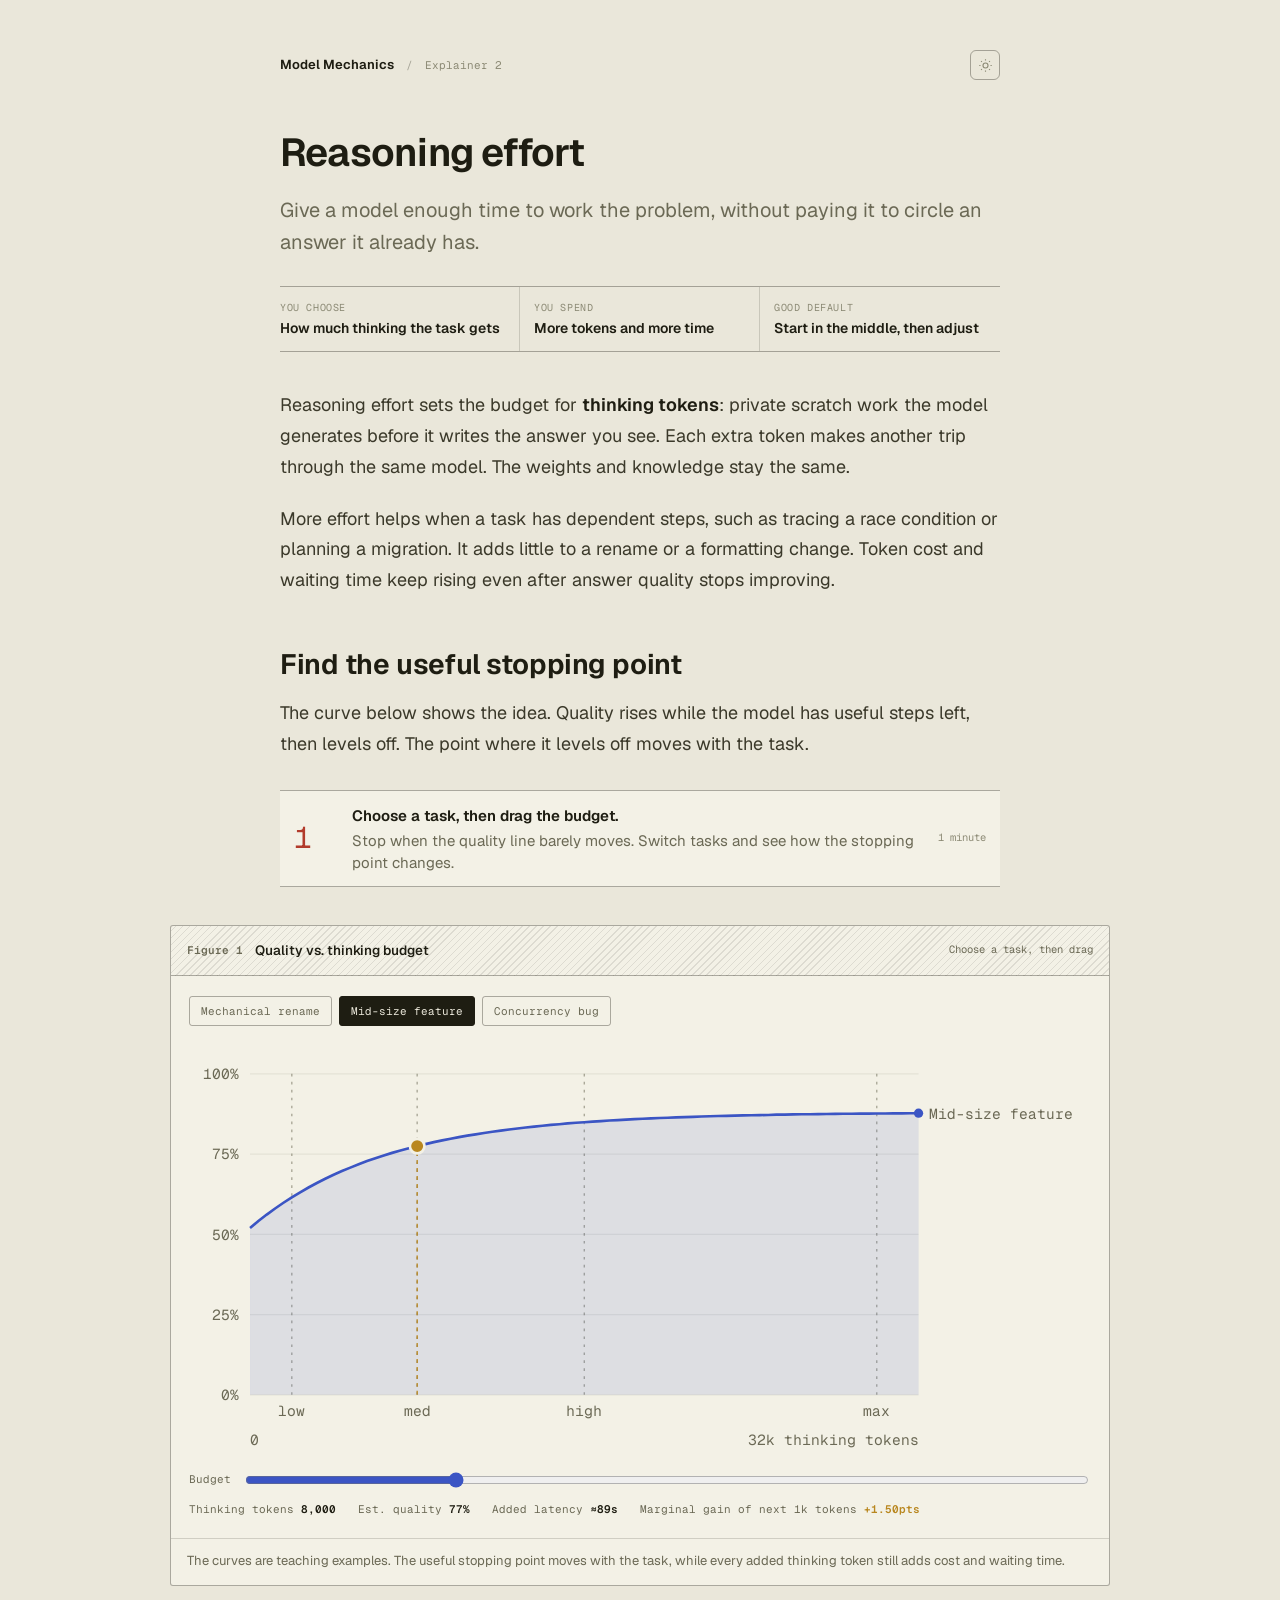
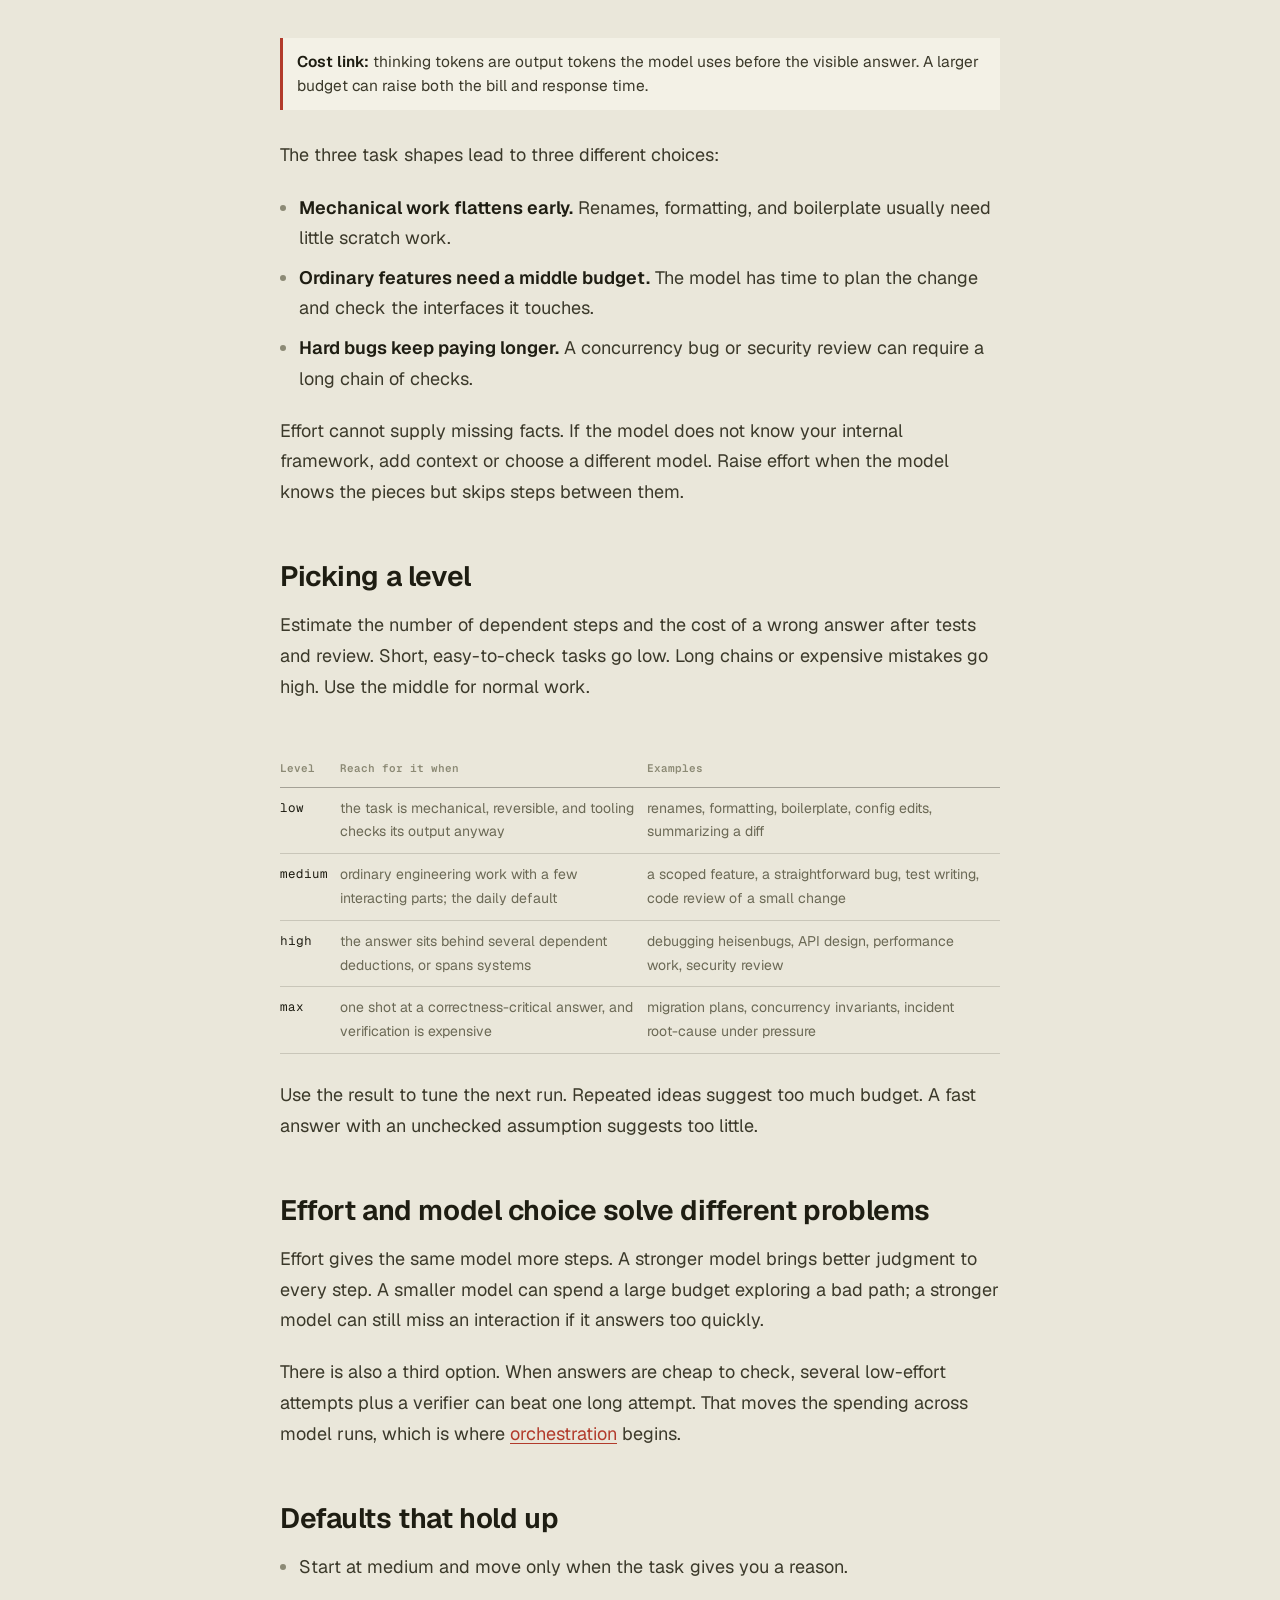
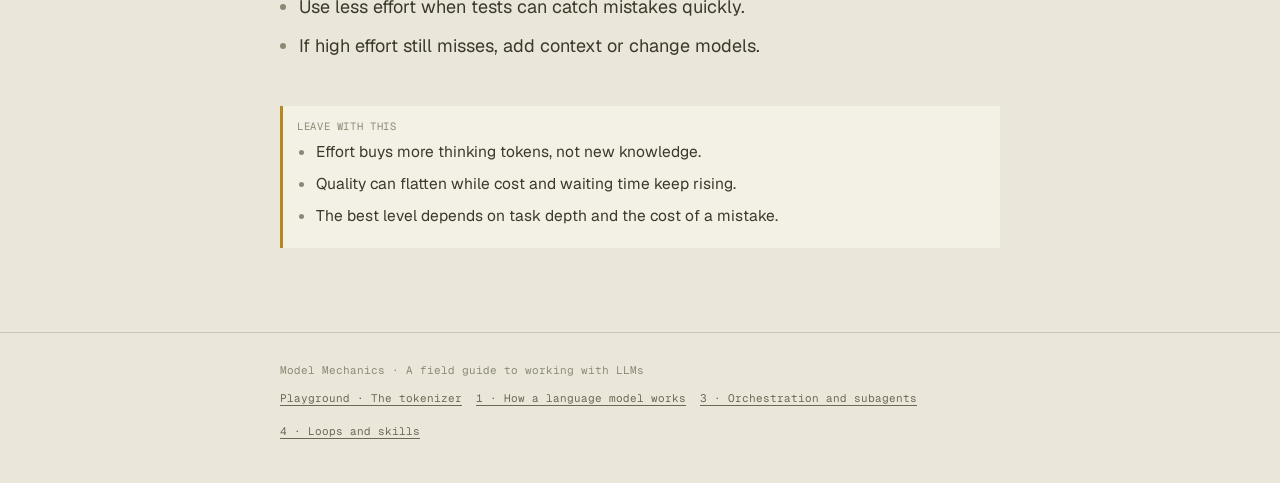
==== commit a3f7f29c: "Guide the full explainer learning path" ====
--- a/articles/effort-levels.html
+++ b/articles/effort-levels.html
@@ -164,7 +164,129 @@
   line-height: 1.58;
 }
 
-main { padding: 30px 0 0; }
+.decision-strip {
+  display: grid;
+  grid-template-columns: repeat(3, minmax(0, 1fr));
+  margin-top: 28px;
+  border-top: 1px solid var(--line-strong);
+  border-bottom: 1px solid var(--line-strong);
+}
+
+.decision-cell {
+  min-width: 0;
+  padding: 12px 14px 13px 0;
+  border-right: 1px solid var(--line);
+}
+
+.decision-cell + .decision-cell { padding-left: 14px; }
+.decision-cell:last-child { border-right: 0; }
+
+.decision-cell .k {
+  display: block;
+  margin-bottom: 3px;
+  color: var(--ink-faint);
+  font-family: "Geist Mono", monospace;
+  font-size: 10px;
+  letter-spacing: 0.06em;
+  text-transform: uppercase;
+}
+
+.decision-cell .v {
+  display: block;
+  color: var(--ink);
+  font-size: 14px;
+  font-weight: 600;
+  line-height: 1.35;
+}
+
+.activity-guide {
+  display: grid;
+  grid-template-columns: 42px minmax(0, 1fr) auto;
+  gap: 12px 16px;
+  align-items: center;
+  margin: 30px 0 16px;
+  padding: 12px 14px;
+  border-top: 1px solid var(--line-strong);
+  border-bottom: 1px solid var(--line-strong);
+  background: var(--surface);
+}
+
+.activity-number {
+  color: var(--accent);
+  font-family: "Geist Mono", monospace;
+  font-size: 30px;
+  line-height: 1;
+}
+
+.activity-guide strong { display: block; color: var(--ink); font-size: 15px; }
+.activity-guide p { margin: 2px 0 0; color: var(--ink-soft); font-size: 15px; line-height: 1.45; }
+.activity-time { color: var(--ink-faint); font-family: "Geist Mono", monospace; font-size: 10.5px; white-space: nowrap; }
+
+.cost-note,
+.takeaway {
+  margin: 18px 0 30px;
+  padding: 12px 14px;
+  border-left: 3px solid var(--accent);
+  background: var(--surface);
+  color: var(--ink-body);
+  font-size: 15.5px;
+  line-height: 1.55;
+}
+
+.takeaway { margin-top: 44px; border-left-color: var(--gold); }
+.takeaway .label { display: block; margin-bottom: 6px; color: var(--ink-faint); font-family: "Geist Mono", monospace; font-size: 10.5px; letter-spacing: 0.06em; text-transform: uppercase; }
+.takeaway ul { margin-bottom: 0; }
+
+.choice-exercise {
+  margin: 18px 0 46px;
+  border: 1px solid var(--line-strong);
+  background: var(--surface);
+}
+
+.choice-exercise .exercise-head {
+  padding: 9px 14px;
+  border-bottom: 1px solid var(--line-strong);
+  background: repeating-linear-gradient(-45deg, transparent 0 4px, var(--hatch) 4px 5px);
+  color: var(--ink-faint);
+  font-family: "Geist Mono", monospace;
+  font-size: 10.5px;
+  letter-spacing: 0.05em;
+}
+
+.choice-exercise .exercise-body { padding: 16px; }
+.choice-exercise .scenario { min-height: 3.1em; margin-bottom: 14px; color: var(--ink); font-size: 17px; line-height: 1.5; }
+.choice-actions { display: grid; grid-template-columns: 1fr 1fr; gap: 10px; }
+
+.choice-answer {
+  min-height: 46px;
+  padding: 9px 12px;
+  border: 1px solid var(--line-strong);
+  border-radius: 3px;
+  background: var(--page);
+  color: var(--ink);
+  cursor: pointer;
+  font-family: "Geist Mono", monospace;
+  font-size: 11.5px;
+  text-align: left;
+}
+
+.choice-answer:hover { border-color: var(--accent); }
+.choice-answer[aria-pressed="true"] { border: 2px solid var(--accent); padding: 8px 11px; background: var(--accent-soft); }
+.choice-answer:disabled { cursor: default; }
+
+.choice-result {
+  margin-top: 14px;
+  padding-top: 12px;
+  border-top: 1px solid var(--line);
+  color: var(--ink-soft);
+  font-size: 15px;
+  line-height: 1.55;
+}
+
+.choice-result strong { color: var(--ink); }
+.choice-next { margin-top: 12px; }
+
+main { padding: 38px 0 0; }
 
 h2 {
   margin: 52px 0 16px;
@@ -239,10 +361,11 @@
 td:first-child { font-family: "Geist Mono", monospace; font-size: 12.5px; color: var(--ink); white-space: nowrap; }
 
 .tablewrap { overflow-x: auto; }
+.tablewrap table { min-width: 640px; }
 
 figure.instrument {
   width: min(940px, calc(100% - 40px));
-  margin: 30px auto;
+  margin: 38px auto 52px;
   padding: 0;
   background: var(--stage);
   border: 1px solid var(--line-strong);
@@ -254,6 +377,7 @@
 
 .instrument-head {
   display: flex;
+  flex-wrap: wrap;
   align-items: center;
   gap: 12px;
   min-height: 50px;
@@ -267,14 +391,14 @@
 
 .fig-id { color: var(--stage-muted); font-weight: 620; white-space: nowrap; }
 
-.fig-name { color: var(--stage-ink); font-family: "Geist", sans-serif; font-size: 13.5px; font-weight: 560; }
+.fig-name { flex: 1 1 220px; color: var(--stage-ink); font-family: "Geist", sans-serif; font-size: 13.5px; font-weight: 560; }
 
 .fig-note { margin-left: auto; font-size: 10.5px; text-align: right; }
 
 button.fig-btn {
   margin-left: auto;
-  min-height: 30px;
-  padding: 6px 11px;
+  min-height: 36px;
+  padding: 7px 12px;
   font-family: "Geist Mono", monospace;
   font-size: 11px;
   color: var(--stage-muted);
@@ -286,6 +410,7 @@
 }
 
 button.fig-btn:hover { color: var(--page); border-color: var(--ink); background: var(--ink); }
+button.fig-btn + button.fig-btn { margin-left: -5px; }
 
 .instrument-body { padding: 20px 18px; }
 .instrument-body.scrollx { overflow-x: auto; }
@@ -352,8 +477,15 @@
   .mast-row { margin-bottom: 36px; }
   h1 { font-size: clamp(29px, 8.5vw, 33px); }
   .dek { font-size: 18px; }
-  figure.instrument { width: calc(100% - 16px); border-radius: 7px; }
+  figure.instrument { width: calc(100% - 24px); margin-top: 30px; margin-bottom: 42px; border-radius: 3px; }
   .instrument-body { padding: 14px 13px; }
+  .decision-strip { grid-template-columns: 1fr; }
+  .decision-cell { padding: 10px 0; border-right: 0; border-bottom: 1px solid var(--line); }
+  .decision-cell + .decision-cell { padding-left: 0; }
+  .decision-cell:last-child { border-bottom: 0; }
+  .activity-guide { grid-template-columns: 36px minmax(0, 1fr); }
+  .activity-time { grid-column: 2; }
+  .choice-actions { grid-template-columns: 1fr; }
 }
 
 @media (prefers-reduced-motion: reduce) { * { transition-duration: 0.01ms !important; animation-duration: 0.01ms !important; } }
@@ -372,28 +504,33 @@
       </button>
     </div>
     <h1>Reasoning effort</h1>
-    <p class="dek">What the effort knob turns, why its returns flatten, and how to pick a level.</p>
+    <p class="dek">Give a model enough time to work the problem, without paying it to circle an answer it already has.</p>
+    <div class="decision-strip" role="group" aria-label="Reasoning effort at a glance">
+      <div class="decision-cell"><span class="k">You choose</span><span class="v">How much thinking the task gets</span></div>
+      <div class="decision-cell"><span class="k">You spend</span><span class="v">More tokens and more time</span></div>
+      <div class="decision-cell"><span class="k">Good default</span><span class="v">Start in the middle, then adjust</span></div>
+    </div>
   </div>
 </header>
 
 <main>
   <div class="col">
-    <p>Most frontier models now ship with a version of the same knob. Claude exposes extended thinking with a token budget, and coding harnesses wrap it in levels with names like <code>low</code>, <code>medium</code>, <code>high</code>, and <code>max</code>. OpenAI models take a <code>reasoning_effort</code> parameter. Behind each label sits the same quantity: how much private scratch work the model can do before it starts the answer you see.</p>
-    <p>Engineers tend to treat the knob superstitiously: they pin it at max "to be safe" or never touch it. It deserves better. The knob maps to something mechanical, and its returns have a knowable shape. Misjudge it, and you waste money and minutes, or the model delivers a wrong answer with confidence.</p>
-
-    <h2>What the knob turns</h2>
-    <p><a href="how-llms-work.html">The first piece in this series</a> covered the constraint that makes effort interesting: a transformer spends a fixed amount of compute per token. One forward pass through the stack costs roughly two floating-point operations (FLOPs) per parameter, whether the token completes boilerplate or carries the crux of a proof. There is no loop inside the architecture where a model can quietly think harder about a hard token. Depth is fixed at inference; width is fixed; one pass is one pass.</p>
-    <p>The only way to give a model more compute is to give it more tokens, and that is the entire mechanism. Raising effort raises the budget of <strong>thinking tokens</strong>: text the model generates for itself, conditions on like any other output, but holds back from the visible reply. Each thinking token is one more forward pass whose result lands back in the context, available to every pass that follows. Intermediate conclusions become inputs. A model working through a race condition can name the interleaving, check it against the lock order, discard it, and try another. Each of those steps is real compute that every later pass builds on.</p>
-    <p>Nothing else changes. Same weights, same knowledge, same context. Effort buys serial depth, one extra step at a time.</p>
-
-    <h2>The shape of the returns</h2>
-    <p>Spending is linear: token cost and wall-clock latency grow in direct proportion to the budget. The return is not linear. Quality as a function of thinking budget is concave. It climbs steeply while the model still has genuine steps to work through, and it flattens once it runs out of them. Where the flattening happens depends on the task, and that dependence is the entire skill of setting the knob.</p>
+    <p>Reasoning effort sets the budget for <strong>thinking tokens</strong>: private scratch work the model generates before it writes the answer you see. Each extra token makes another trip through the same model. The weights and knowledge stay the same.</p>
+    <p>More effort helps when a task has dependent steps, such as tracing a race condition or planning a migration. It adds little to a rename or a formatting change. Token cost and waiting time keep rising even after answer quality stops improving.</p>
+
+    <h2>Find the useful stopping point</h2>
+    <p>The curve below shows the idea. Quality rises while the model has useful steps left, then levels off. The point where it levels off moves with the task.</p>
+    <div class="activity-guide" aria-label="Reasoning effort activity instructions">
+      <span class="activity-number">1</span>
+      <div><strong>Choose a task, then drag the budget.</strong><p>Stop when the quality line barely moves. Switch tasks and see how the stopping point changes.</p></div>
+      <span class="activity-time">1 minute</span>
+    </div>
   </div>
 
   <figure class="instrument" id="fig-effort">
     <figcaption class="instrument-head">
       <span class="fig-id">Figure 1</span><span class="fig-name">Quality vs. thinking budget</span>
-      <span class="fig-note">Pick a task, drag the budget</span>
+      <span class="fig-note">Choose a task, then drag</span>
     </figcaption>
     <div class="instrument-body">
       <div id="task-picker" role="group" aria-label="task type">
@@ -413,20 +550,21 @@
         <span class="warmread">Marginal gain of next 1k tokens <b id="read-marginal">…</b></span>
       </div>
     </div>
-    <figcaption class="below">Curves are illustrative; the shape is the point. Dashed verticals mark where typical effort levels land. The saturation point moves with the task while cost stays linear in the budget.</figcaption>
+    <figcaption class="below">The curves are teaching examples. The useful stopping point moves with the task, while every added thinking token still adds cost and waiting time.</figcaption>
   </figure>
 
   <div class="col">
-    <p>Three regimes show up in practice, and the figure sketches one task from each:</p>
+    <div class="cost-note"><strong>Cost link:</strong> thinking tokens are output tokens the model uses before the visible answer. A larger budget can raise both the bill and response time.</div>
+    <p>The three task shapes lead to three different choices:</p>
     <ul>
-      <li><strong>Flat from the start.</strong> A mechanical rename has no multi-step structure. The model's first read of the problem contains the answer, and additional thinking mostly restates it. Extra budget here buys latency, and occasionally worse: models with room to deliberate on trivial questions sometimes talk themselves out of a correct first take.</li>
-      <li><strong>Steep, then saturating.</strong> A mid-size feature rewards enough thinking to plan the change, check the interfaces it touches, and catch one or two interactions. Past that, the plan stops improving before the tokens stop flowing.</li>
-      <li><strong>Steep for a long time.</strong> A concurrency bug, a cross-cutting design decision, a security review: tasks whose answer sits behind a chain of dependent deductions keep paying for depth. Each thinking pass extends the chain instead of rephrasing it.</li>
+      <li><strong>Mechanical work flattens early.</strong> Renames, formatting, and boilerplate usually need little scratch work.</li>
+      <li><strong>Ordinary features need a middle budget.</strong> The model has time to plan the change and check the interfaces it touches.</li>
+      <li><strong>Hard bugs keep paying longer.</strong> A concurrency bug or security review can require a long chain of checks.</li>
     </ul>
-    <p>One more property matters: effort cannot add what the weights and the context lack. If the model never saw your internal framework, no thinking budget will derive it. When a failure looks like missing knowledge, the fix is context or a different model. When it looks like skipped steps, the fix is effort. Learning to tell those two failure smells apart pays for itself quickly.</p>
+    <p>Effort cannot supply missing facts. If the model does not know your internal framework, add context or choose a different model. Raise effort when the model knows the pieces but skips steps between them.</p>
 
     <h2>Picking a level</h2>
-    <p>Two questions do most of the work. How long is the chain of dependent steps between the problem and the answer? What does a wrong answer cost once you account for how cheaply you can catch it? Shallow, self-verifying tasks go low. Deep ones, and any task expensive to be wrong about, go high. Everything else sits in the middle, which is why the middle is the default.</p>
+    <p>Estimate the number of dependent steps and the cost of a wrong answer after tests and review. Short, easy-to-check tasks go low. Long chains or expensive mistakes go high. Use the middle for normal work.</p>
     <div class="tablewrap">
     <table>
       <thead><tr><th>Level</th><th>Reach for it when</th><th>Examples</th></tr></thead>
@@ -438,19 +576,26 @@
       </tbody>
     </table>
     </div>
-    <p>Calibrate against the transcript. When the visible reasoning mostly restates the prompt, the budget is too high for the task. When an answer arrives fast with an unexamined assumption in the middle of it, the budget was too low. Both smells are easier to read than any rule of thumb.</p>
-
-    <h2>Effort is not the same axis as model choice</h2>
-    <p>Raising effort and upgrading the model both cost more, so engineers conflate them, and they should not. Effort scales <em>serial</em> compute: more dependent steps on the same machinery. A stronger model improves the machinery itself: better priors and better judgment at every step. A small model at max effort will diligently explore a chain of wrong turns. A strong model at low effort will make one excellent snap judgment and miss an interaction it never looked for.</p>
-    <p>A third option competes with both: sampling. For tasks whose answers are cheap to verify, several low-effort attempts plus a checker can beat one max-effort attempt on both cost and reliability. Independent samples fail differently, while one long deliberation fails as a unit. That pattern, spending tokens across attempts rather than within one, is where <a href="orchestration-and-subagents.html">orchestration</a> starts.</p>
+    <p>Use the result to tune the next run. Repeated ideas suggest too much budget. A fast answer with an unchecked assumption suggests too little.</p>
+
+    <h2>Effort and model choice solve different problems</h2>
+    <p>Effort gives the same model more steps. A stronger model brings better judgment to every step. A smaller model can spend a large budget exploring a bad path; a stronger model can still miss an interaction if it answers too quickly.</p>
+    <p>There is also a third option. When answers are cheap to check, several low-effort attempts plus a verifier can beat one long attempt. That moves the spending across model runs, which is where <a href="orchestration-and-subagents.html">orchestration</a> begins.</p>
 
     <h2>Defaults that hold up</h2>
     <ul>
-      <li>Set the session default to medium and deviate per task, in either direction, on the two-question test above.</li>
-      <li>Spend effort where verification is weak. If a test suite will catch failure in seconds, low effort plus the suite outperforms max effort without it.</li>
-      <li>Treat a max-effort run whose thinking you never sampled as unreviewed work product.</li>
-      <li>When a high-effort answer still misses, stop raising effort. The bottleneck moved to context or model, and more budget will explore the same gaps more thoroughly.</li>
+      <li>Start at medium and move only when the task gives you a reason.</li>
+      <li>Use less effort when tests can catch mistakes quickly.</li>
+      <li>If high effort still misses, add context or change models.</li>
     </ul>
+    <div class="takeaway">
+      <span class="label">Leave with this</span>
+      <ul>
+        <li>Effort buys more thinking tokens, not new knowledge.</li>
+        <li>Quality can flatten while cost and waiting time keep rising.</li>
+        <li>The best level depends on task depth and the cost of a mistake.</li>
+      </ul>
+    </div>
   </div>
 </main>
 
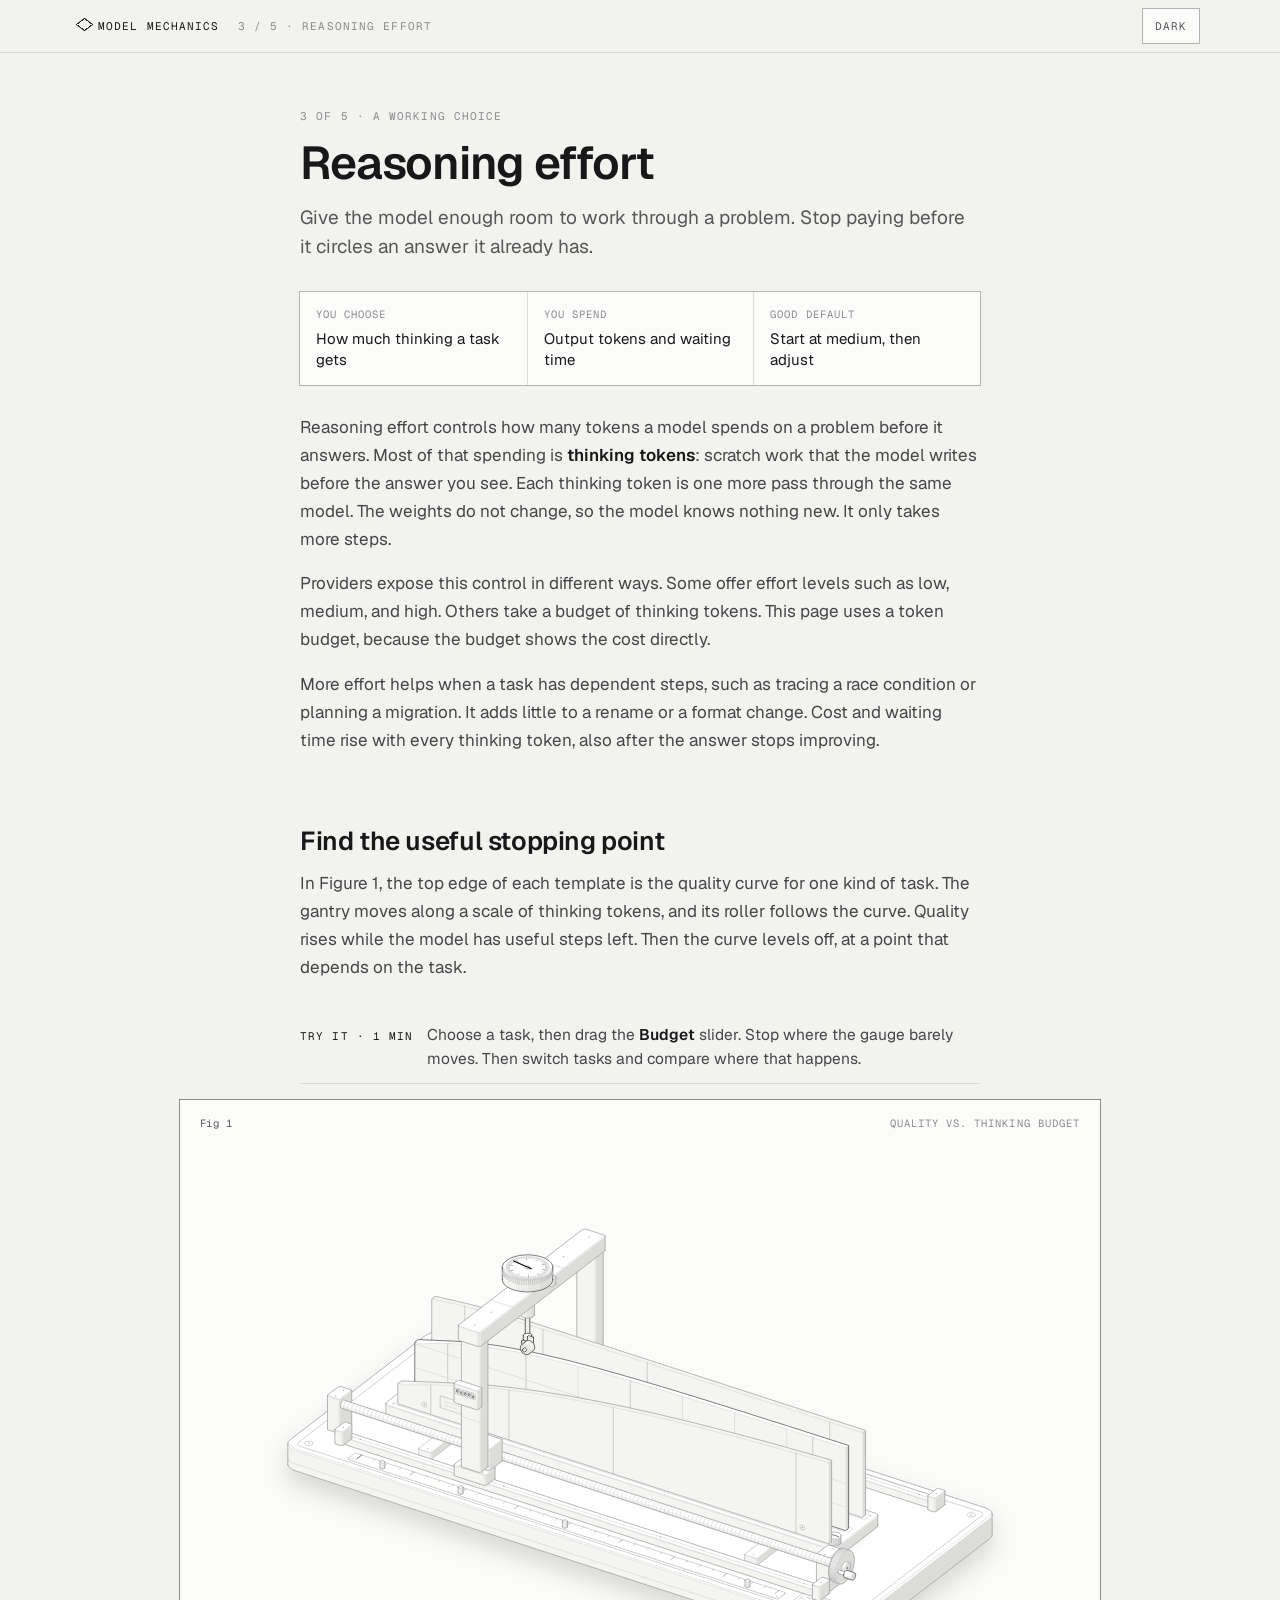
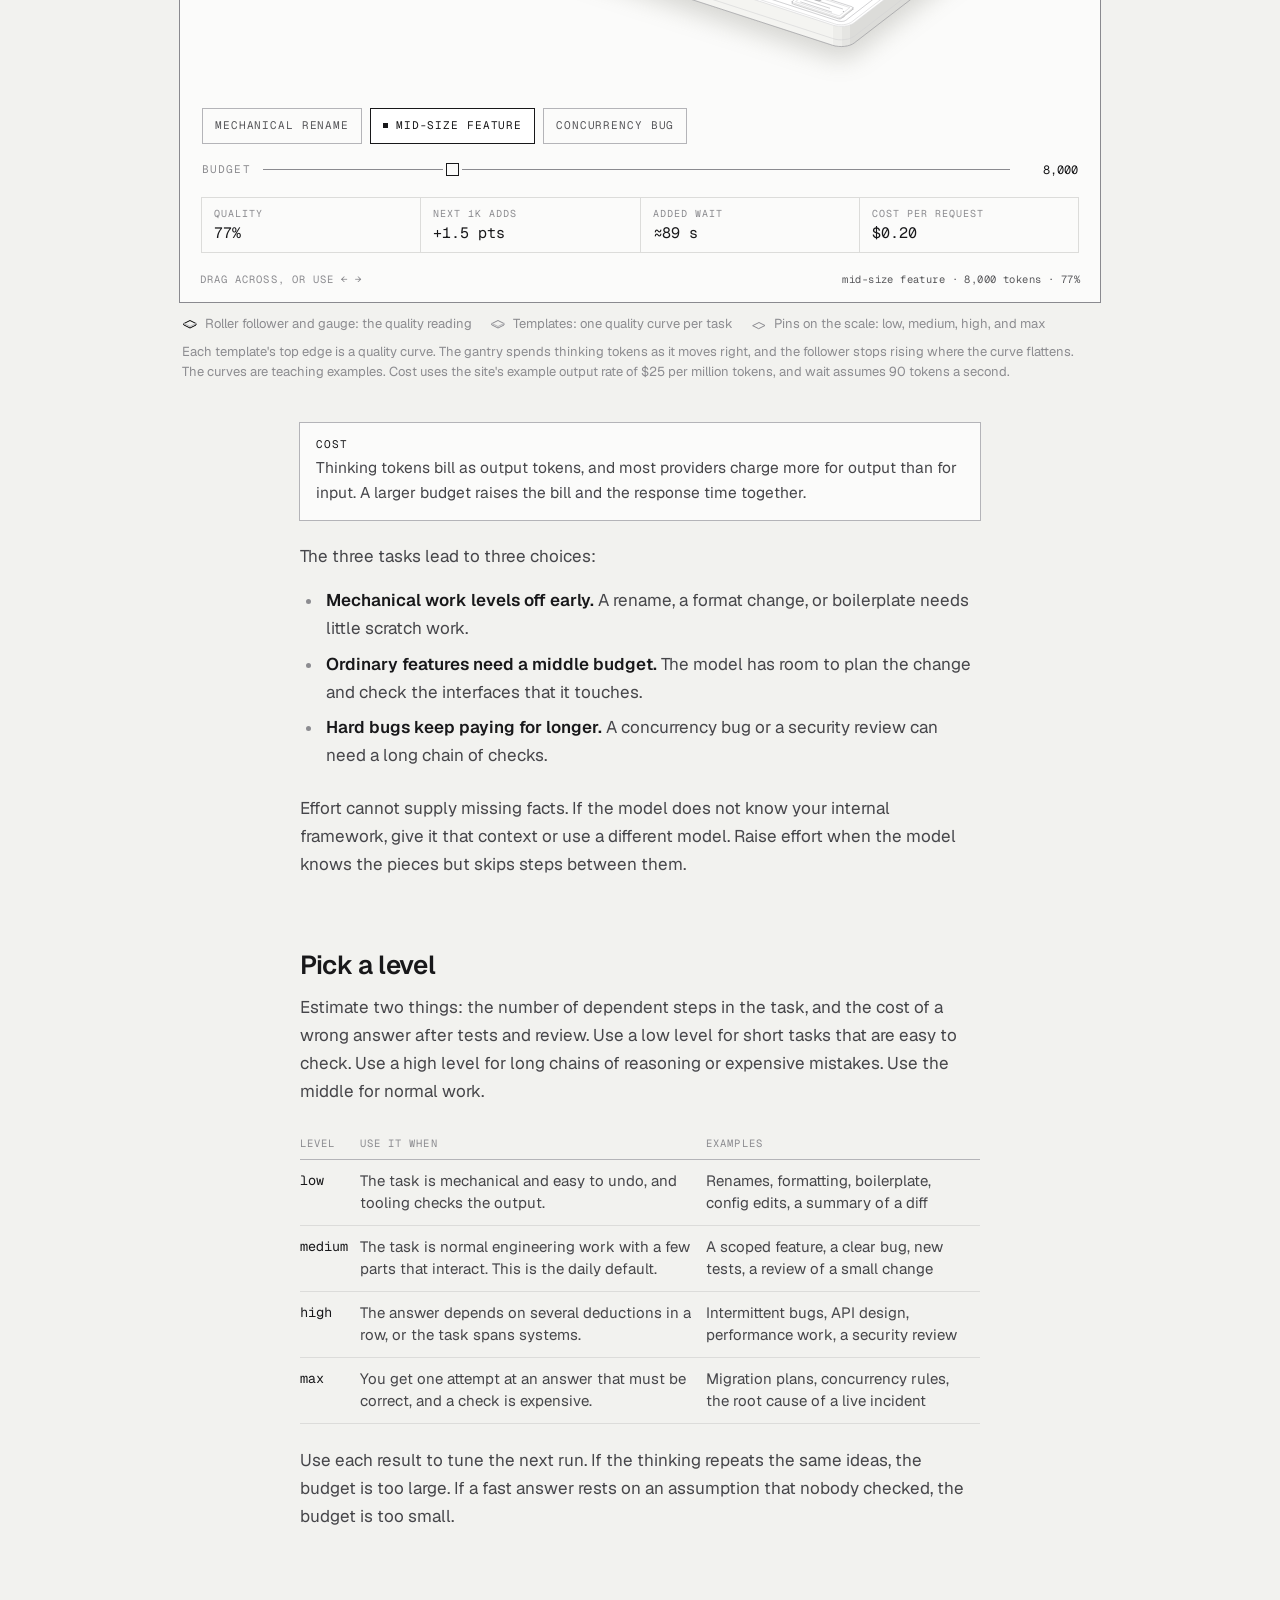
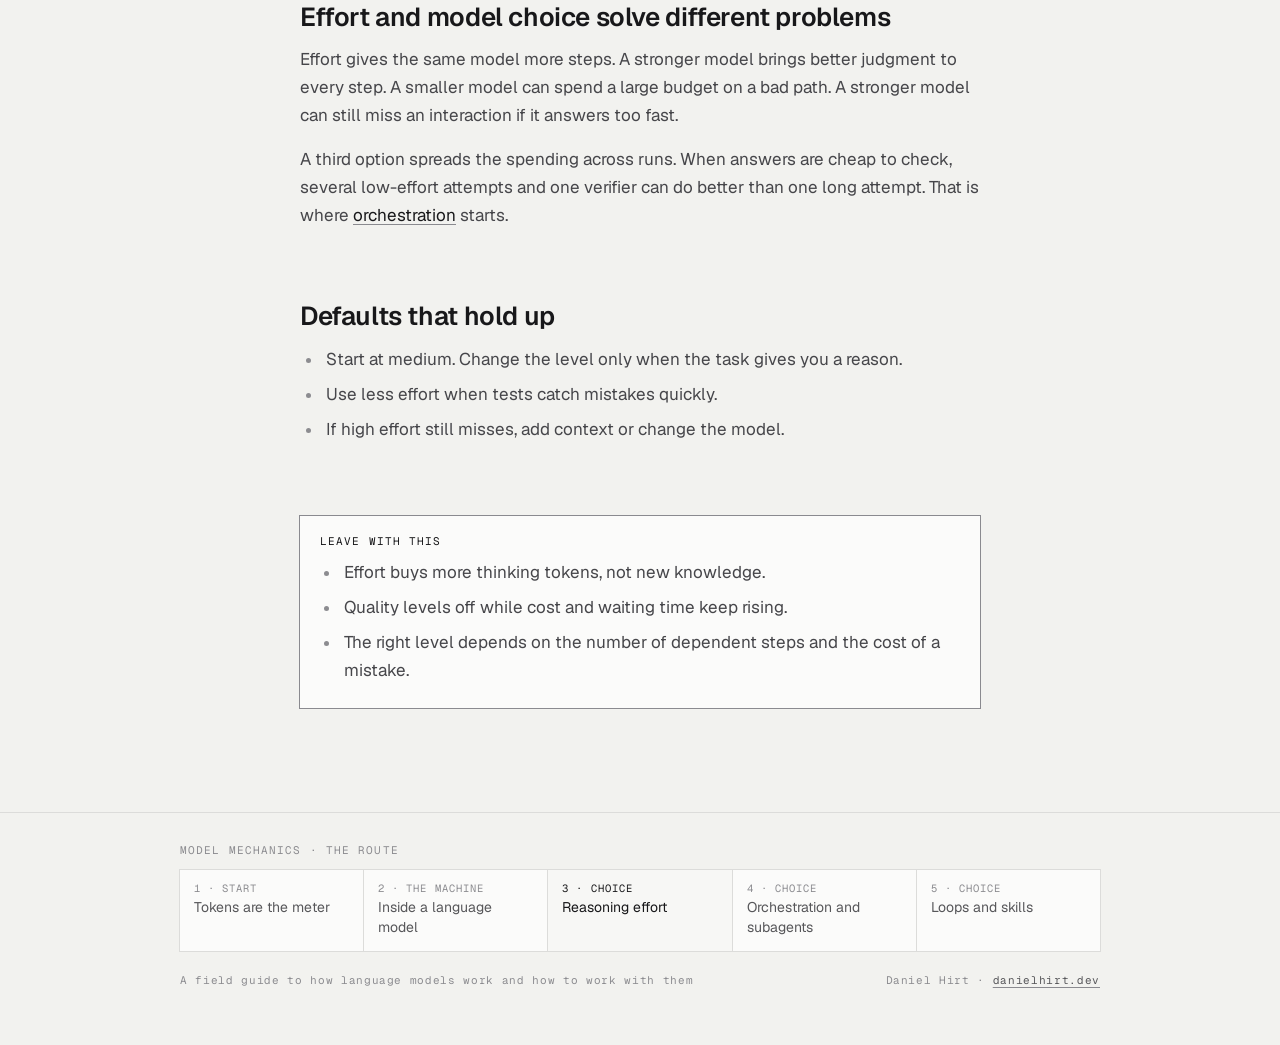
==== commit 1775e963: "Rework the site in the Anatomy design language Every figure is now an invented machine drawn with th" ====
--- a/articles/effort-levels.html
+++ b/articles/effort-levels.html
@@ -1,700 +1,2559 @@
 <!doctype html>
-<html lang="en">
+<html lang="en" class="iso" data-theme="light">
 <head>
 <meta charset="utf-8">
 <meta name="viewport" content="width=device-width, initial-scale=1">
-<title>Reasoning effort</title>
-<link rel="icon" href="data:image/svg+xml,%3Csvg%20xmlns=%22http://www.w3.org/2000/svg%22%20viewBox=%220%200%2032%2032%22%3E%3Crect%20width=%2232%22%20height=%2232%22%20fill=%22%23eae7da%22/%3E%3Crect%20x=%221%22%20y=%221%22%20width=%2230%22%20height=%2230%22%20fill=%22none%22%20stroke=%22%231e1d12%22%20stroke-width=%222%22/%3E%3Crect%20x=%226%22%20y=%2218%22%20width=%228%22%20height=%228%22%20fill=%22%233b55c4%22/%3E%3Crect%20x=%2218%22%20y=%2218%22%20width=%228%22%20height=%228%22%20fill=%22%23a8801c%22/%3E%3Cpath%20d=%22M16%206l5%205-5%205-5-5z%22%20fill=%22%23b23b2b%22/%3E%3C/svg%3E">
-<meta name="description" content="What a model's effort knob turns, why its returns are concave, and how to pick a level.">
+<title>Reasoning effort · Model Mechanics</title>
+<meta name="description" content="How a thinking budget changes answer quality, cost and waiting time, and how to pick an effort level for a task.">
+<meta property="og:title" content="Reasoning effort · Model Mechanics">
+<meta property="og:description" content="How a thinking budget changes answer quality, cost and waiting time, and how to pick an effort level for a task.">
+<meta name="theme-color" content="#f2f2ef" media="(prefers-color-scheme: light)">
+<meta name="theme-color" content="#0b0b0b" media="(prefers-color-scheme: dark)">
+<link rel="icon" href="data:image/svg+xml,%3Csvg%20xmlns%3D%22http%3A%2F%2Fwww.w3.org%2F2000%2Fsvg%22%20viewBox%3D%220%200%2032%2032%22%3E%3Crect%20width%3D%2232%22%20height%3D%2232%22%20fill%3D%22%23f2f2ef%22%2F%3E%3Cpath%20d%3D%22M16%204%2027%2010v12l-11%206-11-6V10z%22%20fill%3D%22%23fbfbfa%22%20stroke%3D%22%2318181a%22%20stroke-width%3D%221.6%22%20stroke-linejoin%3D%22round%22%2F%3E%3Cpath%20d%3D%22M5%2010l11%206%2011-6M16%2016v12%22%20fill%3D%22none%22%20stroke%3D%22%2318181a%22%20stroke-width%3D%221.6%22%20stroke-linejoin%3D%22round%22%2F%3E%3Cpath%20d%3D%22M16%2016%2027%2010v12l-11%206z%22%20fill%3D%22%23dcdcd9%22%2F%3E%3Cpath%20d%3D%22M16%2016%2027%2010v12l-11%206zM5%2010l11%206%2011-6M16%2016v12%22%20fill%3D%22none%22%20stroke%3D%22%2318181a%22%20stroke-width%3D%221.6%22%20stroke-linejoin%3D%22round%22%2F%3E%3C%2Fsvg%3E">
+<link rel="preload" href="../fonts/Geist-Variable.woff2" as="font" type="font/woff2" crossorigin>
+<link rel="preload" href="../fonts/GeistMono-Variable.woff2" as="font" type="font/woff2" crossorigin>
+<script>(function(){var d=document.documentElement,t=null;try{t=localStorage.getItem("model-mechanics-theme")}catch(e){}if(t!=="light"&&t!=="dark")t=matchMedia("(prefers-color-scheme: dark)").matches?"dark":"light";d.setAttribute("data-theme",t)})();</script>
 <style>
-@font-face { font-family: "Geist"; src: url("../fonts/Geist-Variable.woff2") format("woff2"); font-weight: 100 900; font-style: normal; font-display: swap; }
-@font-face { font-family: "Geist"; src: url("../fonts/Geist-VariableItalic.woff2") format("woff2"); font-weight: 100 900; font-style: italic; font-display: swap; }
-@font-face { font-family: "Geist Mono"; src: url("../fonts/GeistMono-Variable.woff2") format("woff2"); font-weight: 100 900; font-style: normal; font-display: swap; }
-
-:root,
-[data-theme="light"] {
-  --page: #eae7da;
-  --surface: #f3f1e6;
-  --ink: #1e1d12;
-  --ink-body: #3b392a;
-  --ink-soft: #6b6955;
-  --ink-faint: #8c8a75;
-  --line: rgba(30, 29, 18, 0.16);
-  --line-strong: rgba(30, 29, 18, 0.34);
-  --accent: #b23b2b;
-  --accent-soft: rgba(178, 59, 43, 0.10);
-  --coral: #c9503a;
-  --gold: #b9871f;
-  --gold-soft: rgba(185, 135, 31, 0.14);
-  --code-bg: rgba(30, 29, 18, 0.07);
-  --stage: #f3f1e6;
-  --stage-ink: #1e1d12;
-  --stage-muted: #6b6955;
-  --stage-line: rgba(30, 29, 18, 0.16);
-  --cobalt: #3b55c4;
-  --cobalt-soft: rgba(59, 85, 196, 0.12);
-  --hatch: rgba(30, 29, 18, 0.10);
-  --panel-shadow: none;
-}
-
-[data-theme="dark"] {
-  --page: #14130d;
-  --surface: #1d1c14;
-  --ink: #ece9d8;
-  --ink-body: #cdcab6;
-  --ink-soft: #a3a08b;
-  --ink-faint: #7f7d69;
-  --line: rgba(236, 233, 216, 0.13);
-  --line-strong: rgba(236, 233, 216, 0.30);
-  --accent: #e06a50;
-  --accent-soft: rgba(224, 106, 80, 0.13);
-  --coral: #ff8a74;
-  --gold: #f0b64d;
-  --gold-soft: rgba(240, 182, 77, 0.13);
-  --code-bg: rgba(236, 233, 216, 0.09);
-  --stage: #1d1c14;
-  --stage-ink: #ece9d8;
-  --stage-muted: #a3a08b;
-  --stage-line: rgba(236, 233, 216, 0.14);
-  --cobalt: #8fa2ff;
-  --cobalt-soft: rgba(143, 162, 255, 0.14);
-  --hatch: rgba(236, 233, 216, 0.10);
-  --panel-shadow: none;
-}
-
-@media (prefers-color-scheme: dark) {
-  :root:not([data-theme]) {
-    --page: #14130d;
-    --surface: #1d1c14;
-    --ink: #ece9d8;
-    --ink-body: #cdcab6;
-    --ink-soft: #a3a08b;
-    --ink-faint: #7f7d69;
-    --line: rgba(236, 233, 216, 0.13);
-    --line-strong: rgba(236, 233, 216, 0.30);
-    --accent: #e06a50;
-    --accent-soft: rgba(224, 106, 80, 0.13);
-    --coral: #ff8a74;
-    --gold: #f0b64d;
-    --gold-soft: rgba(240, 182, 77, 0.13);
-    --code-bg: rgba(236, 233, 216, 0.09);
-    --stage: #1d1c14;
-    --stage-ink: #ece9d8;
-    --stage-muted: #a3a08b;
-    --stage-line: rgba(236, 233, 216, 0.14);
-    --cobalt: #8fa2ff;
-    --cobalt-soft: rgba(143, 162, 255, 0.14);
-    --hatch: rgba(236, 233, 216, 0.10);
-    --panel-shadow: none;
-  }
-}
-
-* { box-sizing: border-box; }
-
-body {
-  margin: 0;
-  min-width: 320px;
-  background: var(--page);
-  color: var(--ink-body);
-  font-family: "Geist", "Avenir Next", sans-serif;
-  font-size: 18px;
-  line-height: 1.7;
-  text-rendering: optimizeLegibility;
-  overflow-wrap: break-word;
-}
-
-.col { width: min(720px, calc(100% - 48px)); margin: 0 auto; }
-
-header.masthead { padding: 50px 0 0; }
-
-.mast-row {
-  display: flex;
-  align-items: center;
-  gap: 12px;
-  margin-bottom: 50px;
-  color: var(--ink-faint);
-  font-family: "Geist Mono", monospace;
-  font-size: 11px;
-}
-
-.mast-row .brand {
-  color: var(--ink);
-  font-family: "Geist", sans-serif;
-  font-size: 13px;
-  font-weight: 620;
-  text-decoration: none;
-}
-
-.mast-separator { color: var(--line-strong); }
-
-.theme-toggle {
-  width: 30px;
-  height: 30px;
-  margin-left: auto;
-  display: grid;
-  place-items: center;
-  border: 1px solid var(--line-strong);
-  border-radius: 6px;
-  background: transparent;
-  color: inherit;
-  cursor: pointer;
-  transition: border-color 160ms ease;
-}
-
-.theme-toggle:hover { border-color: var(--accent); }
-
-.theme-toggle svg { width: 15px; height: 15px; fill: none; stroke: currentColor; stroke-width: 1.8; }
-
-h1 {
-  max-width: 18ch;
-  margin: 0;
-  color: var(--ink);
-  font-size: clamp(31px, 4vw, 39px);
-  font-weight: 640;
-  line-height: 1.16;
-  letter-spacing: -0.02em;
-  text-wrap: pretty;
-}
-
-.dek {
-  max-width: 62ch;
-  margin: 20px 0 0;
-  color: var(--ink-soft);
-  font-size: 20px;
-  line-height: 1.58;
-}
-
-.decision-strip {
-  display: grid;
-  grid-template-columns: repeat(3, minmax(0, 1fr));
-  margin-top: 28px;
-  border-top: 1px solid var(--line-strong);
-  border-bottom: 1px solid var(--line-strong);
-}
-
-.decision-cell {
-  min-width: 0;
-  padding: 12px 14px 13px 0;
-  border-right: 1px solid var(--line);
-}
-
-.decision-cell + .decision-cell { padding-left: 14px; }
-.decision-cell:last-child { border-right: 0; }
-
-.decision-cell .k {
-  display: block;
-  margin-bottom: 3px;
-  color: var(--ink-faint);
-  font-family: "Geist Mono", monospace;
-  font-size: 10px;
-  letter-spacing: 0.06em;
-  text-transform: uppercase;
-}
-
-.decision-cell .v {
-  display: block;
-  color: var(--ink);
-  font-size: 14px;
-  font-weight: 600;
-  line-height: 1.35;
-}
-
-.activity-guide {
-  display: grid;
-  grid-template-columns: 42px minmax(0, 1fr) auto;
-  gap: 12px 16px;
-  align-items: center;
-  margin: 30px 0 16px;
-  padding: 12px 14px;
-  border-top: 1px solid var(--line-strong);
-  border-bottom: 1px solid var(--line-strong);
-  background: var(--surface);
-}
-
-.activity-number {
-  color: var(--accent);
-  font-family: "Geist Mono", monospace;
-  font-size: 30px;
-  line-height: 1;
-}
-
-.activity-guide strong { display: block; color: var(--ink); font-size: 15px; }
-.activity-guide p { margin: 2px 0 0; color: var(--ink-soft); font-size: 15px; line-height: 1.45; }
-.activity-time { color: var(--ink-faint); font-family: "Geist Mono", monospace; font-size: 10.5px; white-space: nowrap; }
-
-.cost-note,
-.takeaway {
-  margin: 18px 0 30px;
-  padding: 12px 14px;
-  border-left: 3px solid var(--accent);
-  background: var(--surface);
-  color: var(--ink-body);
-  font-size: 15.5px;
-  line-height: 1.55;
-}
-
-.takeaway { margin-top: 44px; border-left-color: var(--gold); }
-.takeaway .label { display: block; margin-bottom: 6px; color: var(--ink-faint); font-family: "Geist Mono", monospace; font-size: 10.5px; letter-spacing: 0.06em; text-transform: uppercase; }
-.takeaway ul { margin-bottom: 0; }
-
-.choice-exercise {
-  margin: 18px 0 46px;
-  border: 1px solid var(--line-strong);
-  background: var(--surface);
-}
-
-.choice-exercise .exercise-head {
-  padding: 9px 14px;
-  border-bottom: 1px solid var(--line-strong);
-  background: repeating-linear-gradient(-45deg, transparent 0 4px, var(--hatch) 4px 5px);
-  color: var(--ink-faint);
-  font-family: "Geist Mono", monospace;
-  font-size: 10.5px;
-  letter-spacing: 0.05em;
-}
-
-.choice-exercise .exercise-body { padding: 16px; }
-.choice-exercise .scenario { min-height: 3.1em; margin-bottom: 14px; color: var(--ink); font-size: 17px; line-height: 1.5; }
-.choice-actions { display: grid; grid-template-columns: 1fr 1fr; gap: 10px; }
-
-.choice-answer {
-  min-height: 46px;
-  padding: 9px 12px;
-  border: 1px solid var(--line-strong);
-  border-radius: 3px;
-  background: var(--page);
-  color: var(--ink);
-  cursor: pointer;
-  font-family: "Geist Mono", monospace;
-  font-size: 11.5px;
-  text-align: left;
-}
-
-.choice-answer:hover { border-color: var(--accent); }
-.choice-answer[aria-pressed="true"] { border: 2px solid var(--accent); padding: 8px 11px; background: var(--accent-soft); }
-.choice-answer:disabled { cursor: default; }
-
-.choice-result {
-  margin-top: 14px;
-  padding-top: 12px;
-  border-top: 1px solid var(--line);
-  color: var(--ink-soft);
-  font-size: 15px;
-  line-height: 1.55;
-}
-
-.choice-result strong { color: var(--ink); }
-.choice-next { margin-top: 12px; }
-
-main { padding: 38px 0 0; }
-
-h2 {
-  margin: 52px 0 16px;
-  color: var(--ink);
-  font-size: clamp(24px, 3vw, 28px);
-  font-weight: 640;
-  line-height: 1.25;
-  letter-spacing: -0.015em;
-  text-wrap: pretty;
-}
-
-h3 {
-  margin: 32px 0 10px;
-  color: var(--ink);
-  font-size: 19px;
-  font-weight: 630;
-  line-height: 1.3;
-}
-
-p { max-width: 66ch; margin: 0 0 1.2em; }
-
-a { color: var(--accent); text-decoration-thickness: 1px; text-underline-offset: 3px; }
-a:hover { text-decoration-thickness: 2px; }
-
-strong { color: var(--ink); font-weight: 620; }
-
-code {
-  font-family: "Geist Mono", monospace;
-  font-size: 0.85em;
-  color: var(--ink);
-  background: var(--code-bg);
-  border-radius: 4px;
-  padding: 0.1em 0.35em;
-}
-
-pre {
-  max-width: 100%;
-  background: var(--code-bg);
-  border: 1px solid var(--line);
-  border-radius: 6px;
-  padding: 14px 16px;
-  overflow-x: auto;
-  font-size: 13.5px;
-  line-height: 1.6;
-}
-
-pre code { background: none; padding: 0; font-size: 1em; }
-
-ul { max-width: 66ch; padding-left: 1.2rem; margin: 0 0 1.2em; }
-li { margin-bottom: 0.5em; }
-li::marker { color: var(--ink-faint); }
-
-table { border-collapse: collapse; width: 100%; font-size: 14px; margin: 26px 0; }
-
-th {
-  color: var(--ink-faint);
-  font-family: "Geist Mono", monospace;
-  font-size: 11px;
-  font-weight: 600;
-  text-align: left;
-  padding: 9px 12px 9px 0;
-  border-bottom: 1px solid var(--line-strong);
-}
-
-td {
-  padding: 9px 12px 9px 0;
-  border-bottom: 1px solid var(--line);
-  vertical-align: top;
-  color: var(--ink-soft);
-}
-
-td:first-child { font-family: "Geist Mono", monospace; font-size: 12.5px; color: var(--ink); white-space: nowrap; }
-
-.tablewrap { overflow-x: auto; }
-.tablewrap table { min-width: 640px; }
-
-figure.instrument {
-  width: min(940px, calc(100% - 40px));
-  margin: 38px auto 52px;
-  padding: 0;
-  background: var(--stage);
-  border: 1px solid var(--line-strong);
-  border-radius: 3px;
-  overflow: hidden;
-  box-shadow: var(--panel-shadow);
-  color: var(--stage-ink);
-}
-
-.instrument-head {
-  display: flex;
-  flex-wrap: wrap;
-  align-items: center;
-  gap: 12px;
-  min-height: 50px;
-  padding: 12px 16px;
-  border-bottom: 1px solid var(--line-strong);
-  background: repeating-linear-gradient(-45deg, transparent 0 4px, var(--hatch) 4px 5px);
-  font-family: "Geist Mono", monospace;
-  font-size: 11px;
-  color: var(--stage-muted);
-}
-
-.fig-id { color: var(--stage-muted); font-weight: 620; white-space: nowrap; }
-
-.fig-name { flex: 1 1 220px; color: var(--stage-ink); font-family: "Geist", sans-serif; font-size: 13.5px; font-weight: 560; }
-
-.fig-note { margin-left: auto; font-size: 10.5px; text-align: right; }
-
-button.fig-btn {
-  margin-left: auto;
-  min-height: 36px;
-  padding: 7px 12px;
-  font-family: "Geist Mono", monospace;
-  font-size: 11px;
-  color: var(--stage-muted);
-  background: transparent;
-  border: 1px solid var(--line-strong);
-  border-radius: 3px;
-  cursor: pointer;
-  transition: color 160ms ease, border-color 160ms ease;
-}
-
-button.fig-btn:hover { color: var(--page); border-color: var(--ink); background: var(--ink); }
-button.fig-btn + button.fig-btn { margin-left: -5px; }
-
-.instrument-body { padding: 20px 18px; }
-.instrument-body.scrollx { overflow-x: auto; }
-.instrument-body.scrollx svg { min-width: 640px; }
-
-figcaption.below {
-  padding: 12px 16px 14px;
-  border-top: 1px solid var(--stage-line);
-  color: var(--stage-muted);
-  font-family: "Geist", sans-serif;
-  font-size: 13px;
-  line-height: 1.55;
-}
-
-footer.series {
-  margin: 84px 0 0;
-  border-top: 1px solid var(--line);
-  padding: 28px 0 42px;
-  font-family: "Geist Mono", monospace;
-  font-size: 11px;
-  color: var(--ink-faint);
-}
-
-footer.series nav { display: flex; flex-wrap: wrap; gap: 14px; margin-top: 10px; }
-footer.series a { color: var(--ink-soft); }
-
-:focus-visible { outline: 2px solid var(--accent); outline-offset: 3px; }
-
-/* effort instrument */
-#task-picker { display: flex; gap: 7px; flex-wrap: wrap; margin-bottom: 16px; }
-.task-btn {
-  min-height: 30px;
-  padding: 6px 11px;
-  font-family: "Geist Mono", monospace;
-  font-size: 11px;
-  color: var(--stage-muted);
-  background: transparent;
-  border: 1px solid var(--line-strong);
-  border-radius: 3px;
-  cursor: pointer;
-  transition: color 160ms ease, border-color 160ms ease, background 160ms ease;
-}
-.task-btn:hover { color: var(--page); border-color: var(--ink); background: var(--ink); }
-.task-btn[aria-pressed="true"] { color: var(--page); border-color: var(--ink); background: var(--ink); }
-#effort-svg { display: block; width: 100%; height: auto; }
-#effort-svg text { font-family: "Geist Mono", monospace; font-size: 11px; fill: var(--stage-muted); }
-#effort-svg .grid { stroke: var(--code-bg); stroke-width: 1; }
-#effort-svg .axis { stroke: var(--stage-muted); stroke-width: 1; }
-#effort-svg .curve { stroke: var(--cobalt); stroke-width: 2; fill: none; }
-#effort-svg .curvefill { fill: var(--cobalt-soft); }
-#effort-svg .guide { stroke: var(--stage-muted); stroke-width: 1; stroke-dasharray: 2 4; opacity: 0.55; }
-#effort-svg .marker { fill: var(--gold); stroke: var(--stage); stroke-width: 2; }
-#effort-svg .marker-line { stroke: var(--gold); stroke-width: 1; stroke-dasharray: 3 3; }
-#effort-controls { display: flex; align-items: center; gap: 12px; font-family: "Geist Mono", monospace; font-size: 11px; color: var(--stage-muted); margin: 14px 0 6px; flex-wrap: wrap; }
-#effort-controls input[type=range] { flex: 1; min-width: 10rem; accent-color: var(--cobalt); }
-#effort-reads { display: flex; gap: 22px; font-family: "Geist Mono", monospace; font-size: 11px; color: var(--stage-muted); flex-wrap: wrap; margin-top: 10px; }
-#effort-reads b { color: var(--stage-ink); font-weight: 600; font-variant-numeric: tabular-nums; }
-#effort-reads .warmread b { color: var(--gold); }
-
-@media (max-width: 680px) {
-  body { font-size: 17px; }
-  .col { width: min(720px, calc(100% - 32px)); }
-  header.masthead { padding-top: 28px; }
-  .mast-row { margin-bottom: 36px; }
-  h1 { font-size: clamp(29px, 8.5vw, 33px); }
-  .dek { font-size: 18px; }
-  figure.instrument { width: calc(100% - 24px); margin-top: 30px; margin-bottom: 42px; border-radius: 3px; }
-  .instrument-body { padding: 14px 13px; }
-  .decision-strip { grid-template-columns: 1fr; }
-  .decision-cell { padding: 10px 0; border-right: 0; border-bottom: 1px solid var(--line); }
-  .decision-cell + .decision-cell { padding-left: 0; }
-  .decision-cell:last-child { border-bottom: 0; }
-  .activity-guide { grid-template-columns: 36px minmax(0, 1fr); }
-  .activity-time { grid-column: 2; }
-  .choice-actions { grid-template-columns: 1fr; }
-}
-
-@media (prefers-reduced-motion: reduce) { * { transition-duration: 0.01ms !important; animation-duration: 0.01ms !important; } }
+.iso{
+  --anatomy-page:#0b0b0b;--anatomy-card:#131313;--anatomy-text:#a3a3a3;--anatomy-strong:#e6e6e6;--anatomy-muted:#6e6e6e;
+  --anatomy-paper:#131313;--anatomy-face:#1b1b1b;--anatomy-top:#1c1c1c;
+  --anatomy-shade-0:#0f0f0f;--anatomy-shade-1:#121212;--anatomy-shade-2:#151515;--anatomy-shade-3:#181818;
+  --anatomy-lit-top:#262626;--anatomy-lit-shade:#1d1d1d;
+  --anatomy-hi:#d4d4d4;--anatomy-mid:#6a6a6a;--anatomy-lo:#3e3e3e;--anatomy-faint:#2a2a2a;--anatomy-lit:#ffffff;
+  --anatomy-halo:#050505;--anatomy-halo-opacity:.9;--anatomy-dot:#e6e6e6;
+  --anatomy-red:#ff6b6b;--anatomy-green:#6be0a0;--anatomy-blue:#6b9bff;
+  --anatomy-weight:.6px;--anatomy-ease:cubic-bezier(.32,.72,0,1);
+  --anatomy-mono:ui-monospace,"SF Mono",Menlo,Consolas,monospace;
+  --anatomy-lift:inset 0 1px 0 0 #ffffff0a,inset 0 0 0 1px #ffffff06,0 0 0 1px #00000026,0 1px 1px -.5px #00000014,0 3px 3px -1.5px #00000014,0 6px 6px -3px #00000014,0 12px 12px -6px #00000014;
+}
+.iso[data-theme="light"]{
+  --anatomy-page:#f2f2ef;--anatomy-card:#fbfbfa;--anatomy-text:#57575a;--anatomy-strong:#18181a;--anatomy-muted:#8c8c90;
+  --anatomy-paper:#fbfbfa;--anatomy-face:#ffffff;--anatomy-top:#ffffff;
+  --anatomy-shade-0:#dcdcd9;--anatomy-shade-1:#e5e5e2;--anatomy-shade-2:#ededea;--anatomy-shade-3:#f4f4f1;
+  --anatomy-lit-top:#ffffff;--anatomy-lit-shade:#eeeeeb;
+  --anatomy-hi:#26262a;--anatomy-mid:#8a8a8f;--anatomy-lo:#b4b4b8;--anatomy-faint:#d4d4d6;--anatomy-lit:#000000;
+  --anatomy-halo:#8a8a80;--anatomy-halo-opacity:.32;--anatomy-dot:#3a3a3e;
+  --anatomy-red:#e5484d;--anatomy-green:#30a46c;--anatomy-blue:#3e63dd;
+  --anatomy-lift:inset 0 1px 0 0 #ffffff,0 0 0 1px #0000000f,0 1px 1px -.5px #0000000a,0 3px 3px -1.5px #0000000a,0 6px 6px -3px #0000000a,0 12px 12px -6px #0000000a;
+}
+.iso-svg{display:block;width:100%;height:auto;overflow:visible}
+.iso-svg path,.iso-svg circle{vector-effect:non-scaling-stroke}
+.iso-fill{fill:var(--anatomy-paper);stroke:none}
+.iso-solid[data-lit]>.iso-fill{fill:var(--anatomy-face)}
+.iso-shade,.iso-top{stroke:none}
+.iso-shade[data-shade="0"]{fill:var(--anatomy-shade-0)}
+.iso-shade[data-shade="1"]{fill:var(--anatomy-shade-1)}
+.iso-shade[data-shade="2"]{fill:var(--anatomy-shade-2)}
+.iso-shade[data-shade="3"]{fill:var(--anatomy-shade-3)}
+.iso-top{fill:var(--anatomy-top)}
+.iso-solid[data-lit]>.iso-top{fill:var(--anatomy-lit-top)}
+.iso-solid[data-lit]>.iso-shade{fill:var(--anatomy-lit-shade)}
+.iso-solid[data-seamless]>.iso-shade,.iso-solid[data-seamless]>.iso-top{stroke-width:.4;stroke-linejoin:round}
+.iso-solid[data-seamless]>.iso-shade[data-shade="0"]{stroke:var(--anatomy-shade-0)}
+.iso-solid[data-seamless]>.iso-shade[data-shade="1"]{stroke:var(--anatomy-shade-1)}
+.iso-solid[data-seamless]>.iso-shade[data-shade="2"]{stroke:var(--anatomy-shade-2)}
+.iso-solid[data-seamless]>.iso-shade[data-shade="3"]{stroke:var(--anatomy-shade-3)}
+.iso-solid[data-seamless]>.iso-top{stroke:var(--anatomy-top)}
+.iso-solid[data-seamless][data-lit]>.iso-top{stroke:var(--anatomy-lit-top)}
+.iso-solid[data-seamless][data-lit]>.iso-shade{stroke:var(--anatomy-lit-shade)}
+.iso-solid[data-lit]>.iso-edge{stroke:var(--anatomy-lit)}
+.iso-halo{fill:var(--anatomy-halo);stroke:none;filter:blur(9px);opacity:var(--anatomy-halo-opacity);transform:translateY(3px)}
+.iso-line{fill:none;stroke:var(--anatomy-lo);stroke-width:var(--anatomy-weight);stroke-linecap:round;stroke-linejoin:round}
+.iso-line[data-tone="hi"]{stroke:var(--anatomy-hi)}
+.iso-line[data-tone="mid"]{stroke:var(--anatomy-mid)}
+.iso-line[data-tone="lo"]{stroke:var(--anatomy-lo)}
+.iso-line[data-tone="faint"]{stroke:var(--anatomy-faint)}
+.iso-line[data-tone="lit"]{stroke:var(--anatomy-lit)}
+.iso-line[data-tone="red"]{stroke:var(--anatomy-red)}
+.iso-line[data-tone="green"]{stroke:var(--anatomy-green)}
+.iso-line[data-tone="blue"]{stroke:var(--anatomy-blue)}
+.iso-line[data-dotted]{stroke-dasharray:.01 3.5;stroke-width:1}
+.iso-line[data-dashed]{stroke-dasharray:3 3}
+.iso-line[data-flow]{stroke-dasharray:2 6}
+.iso-wire-end{fill:var(--anatomy-paper);stroke:var(--anatomy-lo);stroke-width:var(--anatomy-weight)}
+.iso-wire[data-tone="hi"] .iso-wire-end{stroke:var(--anatomy-hi)}
+.iso-wire[data-tone="mid"] .iso-wire-end{stroke:var(--anatomy-mid)}
+.iso-wire[data-tone="faint"] .iso-wire-end{stroke:var(--anatomy-faint)}
+.iso-wire[data-tone="lit"] .iso-wire-end{stroke:var(--anatomy-lit)}
+.iso-dots circle{fill:var(--anatomy-dot);stroke:none;opacity:.32}
+.iso-dots[data-tone="hi"] circle{opacity:.85}
+.iso-dots[data-tone="mid"] circle{opacity:.45}
+.iso-dots[data-tone="lo"] circle{opacity:.22}
+.iso-dots[data-tone="faint"] circle{opacity:.12}
+.iso-face-text{fill:var(--anatomy-mid);font-family:var(--anatomy-mono);letter-spacing:.04em}
+.iso-face-text[data-tone="hi"]{fill:var(--anatomy-hi)}
+.iso-face-text[data-tone="lo"]{fill:var(--anatomy-lo)}
+.iso-face-text[data-tone="faint"]{fill:var(--anatomy-faint)}
+.tb-body{fill:var(--anatomy-shade-2);stroke:none}
+.tb-shine{fill:var(--anatomy-top);stroke:none}
+.tb-shade{fill:var(--anatomy-shade-0);stroke:none}
+.tb-ring{fill:none;stroke:var(--anatomy-lo);stroke-width:.45;stroke-linecap:butt;stroke-linejoin:round}
+.tb-ring[data-tone="mid"]{stroke:var(--anatomy-mid)}
+.tb-ring[data-tone="faint"]{stroke:var(--anatomy-faint)}
+.tb-ring[data-tone="hi"]{stroke:var(--anatomy-hi)}
+@keyframes iso-flow{to{stroke-dashoffset:-32}}
+@keyframes iso-pulse{0%,100%{opacity:.18}12%{opacity:1}40%{opacity:.18}}
+.iso-line[data-flow]{animation:iso-flow 1600ms linear infinite}
+.iso-dots circle[data-pulse]{animation:iso-pulse 1600ms steps(1,end) infinite;animation-delay:var(--pulse-at,0ms)}
+.iso-figure{margin:32px 0 36px}
+.iso-plate{position:relative;padding:52px 24px;border-radius:0;background:var(--anatomy-card);box-shadow:0 0 0 1px var(--anatomy-mid);--anatomy-paper:var(--anatomy-card)}
+.iso-plate-corners{position:absolute;inset:18px 20px;pointer-events:none}
+.iso-plate-corner{position:absolute;color:var(--anatomy-muted);font-family:var(--anatomy-mono);font-size:10.5px;line-height:1;letter-spacing:.04em;white-space:nowrap}
+.iso-plate-corner[data-corner="fig"]{top:0;left:0;color:var(--anatomy-text)}
+.iso-plate-corner[data-corner="title"]{top:0;right:0;text-transform:uppercase;letter-spacing:.1em}
+.iso-plate-corner[data-corner="hint"]{bottom:0;left:0;text-transform:uppercase;letter-spacing:.1em}
+.iso-plate-corner[data-corner="readout"]{right:0;bottom:0;color:var(--anatomy-text);font-variant-numeric:tabular-nums}
+.iso-plate .iso-svg{margin:0 auto}
+.iso-legend{display:grid;gap:8px;margin-top:12px;color:var(--anatomy-muted);font-size:13px;line-height:1.55}
+.iso-keys{display:flex;flex-wrap:wrap;gap:6px 18px}
+.iso-key{display:inline-flex;align-items:center;gap:7px}
+.iso-swatch{width:16px;height:10px;flex:none;overflow:visible}
+.iso-swatch path{fill:none;stroke:var(--anatomy-hi);stroke-width:1;vector-effect:non-scaling-stroke;stroke-linejoin:round;stroke-linecap:round}
+.iso-swatch[data-mark="raised"] path,.iso-swatch[data-mark="flat"] path{stroke:var(--anatomy-mid)}
+.iso-swatch[data-mark="lit"] path{stroke:var(--anatomy-lit)}
+.iso-swatch[data-mark="dim"] path{stroke:var(--anatomy-lo)}
+.iso-swatch[data-mark="dotted"] path{stroke-dasharray:.01 3;stroke-width:1.4}
+.iso-swatch[data-mark="dashed"] path{stroke-dasharray:3 2.5}
+.iso-swatch[data-mark="red"] path{stroke:var(--anatomy-red)}
+.iso-swatch[data-mark="green"] path{stroke:var(--anatomy-green)}
+.iso-swatch[data-mark="blue"] path{stroke:var(--anatomy-blue)}
+.iso-swatch-crease{stroke:var(--anatomy-lo)!important}
+@media (max-width:560px){.iso-plate{padding:48px 12px 70px}.iso-plate-corner[data-corner="hint"]{bottom:18px}}
+@media (prefers-reduced-motion:reduce){.iso-line[data-flow],.iso-dots circle[data-pulse]{animation:none}}
+
+/* Model Mechanics site styles. Layered on ISO_CSS: every colour reads an --anatomy-* token,
+   so the page, the cards and the figures switch theme together. */
+@font-face{font-family:"Geist";src:url("../fonts/Geist-Variable.woff2") format("woff2");font-weight:100 900;font-style:normal;font-display:swap}
+@font-face{font-family:"Geist";src:url("../fonts/Geist-VariableItalic.woff2") format("woff2");font-weight:100 900;font-style:italic;font-display:swap}
+@font-face{font-family:"Geist Mono";src:url("../fonts/GeistMono-Variable.woff2") format("woff2");font-weight:100 900;font-style:normal;font-display:swap}
+
+.iso{
+  --anatomy-mono:"Geist Mono",ui-monospace,"SF Mono",Menlo,Consolas,monospace;
+  --site-sans:"Geist",ui-sans-serif,system-ui,-apple-system,"Segoe UI",sans-serif;
+  --site-text:#b4b4b4;--site-rule:#262626;--site-rule-strong:#3e3e3e;--site-wash:#161616;--site-mark:#2a2a2a;
+  --site-text-width:680px;--site-wide-width:920px;--site-hero-width:1120px;
+}
+.iso[data-theme="light"]{
+  --site-text:#46464a;--site-rule:#dcdcda;--site-rule-strong:#b4b4b8;--site-wash:#f7f7f5;--site-mark:#e4e4e1;
+}
+html{color-scheme:dark}
+html[data-theme="light"]{color-scheme:light}
+*{box-sizing:border-box}
+html,body{margin:0}
+body{min-width:320px;background:var(--anatomy-page);color:var(--site-text);font:17px/1.65 var(--site-sans);-webkit-font-smoothing:antialiased;text-rendering:optimizeLegibility}
+::selection{background:var(--anatomy-strong);color:var(--anatomy-page)}
+a{color:var(--anatomy-strong);text-decoration:underline;text-decoration-color:var(--anatomy-mid);text-decoration-thickness:1px;text-underline-offset:3px}
+a:hover{text-decoration-color:var(--anatomy-strong)}
+:focus-visible{outline:1px solid var(--anatomy-muted);outline-offset:4px}
+.skip{position:absolute;left:16px;top:-48px;z-index:10;padding:6px 10px;background:var(--anatomy-card);box-shadow:0 0 0 1px var(--anatomy-mid);font:11px/1.2 var(--anatomy-mono);letter-spacing:.08em;text-transform:uppercase}
+.skip:focus{top:12px}
+.label,.kicker{font-family:var(--anatomy-mono);font-size:11px;line-height:1.3;letter-spacing:.1em;text-transform:uppercase;color:var(--anatomy-muted)}
+
+/* Mast */
+.mast{border-bottom:1px solid var(--site-rule);background:var(--anatomy-page)}
+.mast-inner{display:flex;align-items:center;gap:18px;width:min(var(--site-hero-width),100% - 32px);min-height:52px;margin:0 auto;font-family:var(--anatomy-mono);font-size:11px;letter-spacing:.1em;text-transform:uppercase}
+.mast-brand{color:var(--anatomy-strong);text-decoration:none;white-space:nowrap}
+.mast-brand::before{content:"";display:inline-block;width:9px;height:9px;margin-right:9px;box-shadow:0 0 0 1px var(--anatomy-strong);transform:translateY(-1px) rotate(45deg) skew(-8deg,-8deg)}
+.mast-crumb{color:var(--anatomy-muted);white-space:nowrap;overflow:hidden;text-overflow:ellipsis;min-width:0}
+.mast-theme{margin-left:auto}
+
+/* Buttons and inputs, shared by the mast, figures and exercises */
+.btn{display:inline-flex;align-items:center;justify-content:center;gap:8px;min-height:36px;padding:0 13px;border:0;border-radius:0;background:var(--anatomy-card);box-shadow:inset 0 0 0 1px var(--site-rule-strong);color:var(--anatomy-text);font:11px/1 var(--anatomy-mono);letter-spacing:.08em;text-transform:uppercase;cursor:pointer;touch-action:manipulation;transition:box-shadow .16s,color .16s,background .16s}
+.btn:hover{box-shadow:inset 0 0 0 1px var(--anatomy-mid);color:var(--anatomy-strong)}
+.btn[aria-pressed="true"],.btn[data-on]{box-shadow:inset 0 0 0 1px var(--anatomy-strong);color:var(--anatomy-strong);background:var(--anatomy-face)}
+.btn[aria-pressed="true"]::before,.btn[data-on]::before{content:"";width:5px;height:5px;background:var(--anatomy-strong)}
+.btn:disabled{opacity:.45;cursor:default}
+.btn-primary{background:var(--anatomy-strong);color:var(--anatomy-page);box-shadow:none}
+.btn-primary:hover{color:var(--anatomy-page);box-shadow:inset 0 0 0 1px var(--anatomy-strong);background:var(--anatomy-hi)}
+.field{display:block;width:100%;min-height:42px;padding:9px 12px;border:0;border-radius:0;background:var(--anatomy-card);box-shadow:inset 0 0 0 1px var(--site-rule-strong);color:var(--anatomy-strong);font:15px/1.4 var(--anatomy-mono)}
+.field:focus{outline:none;box-shadow:inset 0 0 0 1px var(--anatomy-strong)}
+textarea.field{resize:vertical;min-height:84px}
+.range{-webkit-appearance:none;appearance:none;width:100%;height:28px;margin:0;background:transparent;cursor:pointer;touch-action:pan-y}
+.range:focus{outline:none}
+.range::-webkit-slider-runnable-track{height:1px;background:var(--anatomy-mid)}
+.range::-moz-range-track{height:1px;background:var(--anatomy-mid)}
+.range::-webkit-slider-thumb{-webkit-appearance:none;width:13px;height:13px;margin-top:-6px;border:0;border-radius:0;background:var(--anatomy-card);box-shadow:inset 0 0 0 1px var(--anatomy-strong),0 0 0 3px var(--anatomy-card)}
+.range::-moz-range-thumb{width:13px;height:13px;border:0;border-radius:0;background:var(--anatomy-card);box-shadow:inset 0 0 0 1px var(--anatomy-strong),0 0 0 3px var(--anatomy-card)}
+.range:focus-visible::-webkit-slider-thumb{background:var(--anatomy-strong)}
+.range:focus-visible::-moz-range-thumb{background:var(--anatomy-strong)}
+
+/* Page grid: text column, wide column for figures, hero column for the map */
+.page{display:grid;grid-template-columns:[full-start] minmax(16px,1fr) [hero-start] minmax(0,calc((var(--site-hero-width) - var(--site-wide-width)) / 2)) [wide-start] minmax(0,calc((var(--site-wide-width) - var(--site-text-width)) / 2)) [text-start] min(var(--site-text-width),100% - 32px) [text-end] minmax(0,calc((var(--site-wide-width) - var(--site-text-width)) / 2)) [wide-end] minmax(0,calc((var(--site-hero-width) - var(--site-wide-width)) / 2)) [hero-end] minmax(16px,1fr) [full-end];padding:56px 0 24px}
+.page>*{grid-column:text}
+.page>.wide,.page>.iso-figure{grid-column:wide}
+.page>.hero{grid-column:hero}
+.page>.full{grid-column:full}
+
+/* Intro */
+.intro{margin-bottom:28px}
+.intro h1{margin:14px 0 14px;color:var(--anatomy-strong);font-size:clamp(34px,5.4vw,46px);line-height:1.08;font-weight:600;letter-spacing:-.025em;text-wrap:balance}
+.standfirst{margin:0;color:var(--anatomy-text);font-size:19px;line-height:1.55;text-wrap:pretty}
+.spec{display:grid;grid-template-columns:repeat(3,minmax(0,1fr));margin:30px 0 0;background:var(--anatomy-card);box-shadow:0 0 0 1px var(--site-rule-strong)}
+.spec>div{padding:14px 16px 15px;border-left:1px solid var(--site-rule)}
+.spec>div:first-child{border-left:0}
+.spec dt{font-family:var(--anatomy-mono);font-size:10.5px;letter-spacing:.1em;text-transform:uppercase;color:var(--anatomy-muted)}
+.spec dd{margin:5px 0 0;color:var(--anatomy-strong);font-size:15px;line-height:1.4}
+
+/* Prose */
+.page h2{margin:56px 0 12px;color:var(--anatomy-strong);font-size:26px;line-height:1.2;font-weight:600;letter-spacing:-.015em;text-wrap:balance;scroll-margin-top:24px}
+.page h3{margin:30px 0 6px;color:var(--anatomy-strong);font-size:18px;line-height:1.3;font-weight:600;letter-spacing:-.005em}
+.page p{margin:0 0 16px;text-wrap:pretty}
+.page ul,.page ol{margin:0 0 18px;padding-left:22px}
+.page li{margin:0 0 7px;padding-left:4px}
+.page li::marker{color:var(--anatomy-muted);font-family:var(--anatomy-mono);font-size:.82em}
+.page strong{color:var(--anatomy-strong);font-weight:600}
+.page code,.page kbd{padding:1px 5px;background:var(--site-mark);color:var(--anatomy-strong);font:.84em/1 var(--anatomy-mono)}
+.page sub,.page sup{font-size:.72em;line-height:0}
+.page .section-label{margin:72px 0 8px}
+.page .section-label+h2{margin-top:0}
+.page .steps{display:grid;grid-template-columns:repeat(4,minmax(0,1fr));gap:1px;margin:26px 0 14px;padding:0;list-style:none;background:var(--site-rule);box-shadow:0 0 0 1px var(--site-rule-strong)}
+.page .steps li{margin:0;padding:0;background:var(--anatomy-card)}
+.page .steps a{display:block;height:100%;padding:11px 13px 12px;color:var(--anatomy-strong);text-decoration:none;font-size:14.5px;line-height:1.4}
+.page .steps a:hover{background:var(--anatomy-face)}
+.page .steps b{display:block;margin-bottom:4px;font:10.5px/1.2 var(--anatomy-mono);letter-spacing:.1em;text-transform:uppercase;color:var(--anatomy-muted);font-weight:400}
+.one-line{margin:0 0 18px;padding:12px 16px;background:var(--anatomy-card);box-shadow:inset 2px 0 0 var(--anatomy-strong),0 0 0 1px var(--site-rule);color:var(--anatomy-strong);font-size:16px;line-height:1.55}
+.one-line .label{display:block;margin-bottom:3px}
+
+/* Notes, recall and asides */
+.note{margin:6px 0 22px;padding:14px 16px 15px;background:var(--anatomy-card);box-shadow:0 0 0 1px var(--site-rule-strong);font-size:15.5px;line-height:1.6}
+.note .label{display:block;margin-bottom:5px;color:var(--anatomy-strong)}
+.note p:last-child{margin-bottom:0}
+.recall{margin:48px 0 8px;padding:18px 20px 6px;background:var(--anatomy-card);box-shadow:0 0 0 1px var(--anatomy-mid)}
+.recall .label{display:block;margin-bottom:10px;color:var(--anatomy-strong)}
+.recall h2{margin:0 0 10px;font-size:20px}
+.recall ul{padding-left:20px}
+.fine{color:var(--anatomy-muted);font-size:14.5px;line-height:1.6}
+
+/* Try lines: the action and time before a figure */
+.try{display:grid;grid-template-columns:auto 1fr;gap:4px 14px;align-items:baseline;margin:26px 0 -14px;padding:0 0 12px;border-bottom:1px solid var(--site-rule)}
+.try .label{color:var(--anatomy-strong);white-space:nowrap}
+.try p{margin:0;font-size:15.5px;line-height:1.55}
+
+/* Figures: plates from the kit, with controls inside the card */
+.page>.iso-figure{margin:30px 0 34px}
+.iso-figure .iso-legend{padding:0 2px}
+.iso-caption{color:var(--anatomy-muted)}
+.iso-plate{padding:46px 22px 50px}
+.iso-stage{position:relative;touch-action:pan-y;outline:none}
+.iso-stage:focus-visible{outline:1px solid var(--anatomy-muted);outline-offset:6px}
+.fig-controls{display:flex;flex-wrap:wrap;align-items:center;gap:8px;margin:14px 0 0}
+.fig-controls .label{margin-right:4px}
+.fig-controls .spacer{flex:1}
+.fig-row{display:grid;grid-template-columns:auto 1fr auto;align-items:center;gap:12px;margin:12px 0 0}
+.fig-row output{font:12px/1 var(--anatomy-mono);color:var(--anatomy-strong);font-variant-numeric:tabular-nums;min-width:8ch;text-align:right}
+.fig-meter{display:grid;grid-template-columns:repeat(auto-fit,minmax(120px,1fr));gap:1px;margin:14px 0 0;background:var(--site-rule);box-shadow:0 0 0 1px var(--site-rule)}
+.fig-meter>div{padding:9px 12px 10px;background:var(--anatomy-card)}
+.fig-meter dt{font:10px/1.3 var(--anatomy-mono);letter-spacing:.1em;text-transform:uppercase;color:var(--anatomy-muted)}
+.fig-meter dd{margin:3px 0 0;color:var(--anatomy-strong);font:15px/1.3 var(--anatomy-mono);font-variant-numeric:tabular-nums}
+.fig-status{margin:12px 0 0;min-height:3.1em;color:var(--anatomy-strong);font-size:15px;line-height:1.55;text-wrap:pretty}
+.sr-only{position:absolute;width:1px;height:1px;margin:-1px;padding:0;overflow:hidden;clip:rect(0 0 0 0);white-space:nowrap;border:0}
+
+/* Formula and detail disclosures */
+details.more{margin:4px 0 20px;background:var(--anatomy-card);box-shadow:0 0 0 1px var(--site-rule)}
+details.more>summary{display:flex;align-items:center;gap:10px;min-height:40px;padding:0 14px;list-style:none;cursor:pointer;font:11px/1.2 var(--anatomy-mono);letter-spacing:.08em;text-transform:uppercase;color:var(--anatomy-text)}
+details.more>summary::-webkit-details-marker{display:none}
+details.more>summary::before{content:"+";width:10px;color:var(--anatomy-strong);font-size:14px;letter-spacing:0}
+details.more[open]>summary::before{content:"−"}
+details.more>summary:hover{color:var(--anatomy-strong)}
+details.more>.more-body{padding:4px 16px 4px;border-top:1px solid var(--site-rule)}
+details.more .more-body>:first-child{margin-top:12px}
+.formula{margin:10px 0 14px;padding:12px 14px;overflow-x:auto;background:var(--site-wash);box-shadow:inset 1px 0 0 var(--anatomy-mid);color:var(--anatomy-strong);font:15px/1.9 var(--anatomy-mono);white-space:nowrap}
+.formula .label{display:block;margin-bottom:2px;white-space:normal}
+pre.code{margin:10px 0 14px;padding:12px 14px;overflow-x:auto;background:var(--site-wash);box-shadow:inset 1px 0 0 var(--anatomy-mid);color:var(--anatomy-strong);font:13.5px/1.7 var(--anatomy-mono)}
+pre.code .c{color:var(--anatomy-muted)}
+
+/* Tables */
+.table-wrap{margin:8px 0 22px;overflow-x:auto}
+table{width:100%;border-collapse:collapse;font-size:15px;line-height:1.5}
+caption{padding:0 0 8px;text-align:left;color:var(--anatomy-strong);font-weight:600}
+th{padding:8px 12px 8px 0;border-bottom:1px solid var(--site-rule-strong);text-align:left;vertical-align:bottom;font:10.5px/1.3 var(--anatomy-mono);letter-spacing:.1em;text-transform:uppercase;color:var(--anatomy-muted);font-weight:400}
+td{padding:10px 12px 10px 0;border-bottom:1px solid var(--site-rule);vertical-align:top}
+td:first-child{color:var(--anatomy-strong);font-family:var(--anatomy-mono);font-size:13.5px;white-space:nowrap}
+
+/* Decision rounds */
+.rounds{margin:30px 0 34px;padding:46px 22px 22px;position:relative;background:var(--anatomy-card);box-shadow:0 0 0 1px var(--anatomy-mid)}
+.rounds-head{position:absolute;inset:18px 20px auto;display:flex;justify-content:space-between;gap:12px;font:10.5px/1 var(--anatomy-mono);letter-spacing:.1em;text-transform:uppercase;color:var(--anatomy-muted)}
+.rounds-head span:first-child{color:var(--anatomy-text);letter-spacing:.04em;text-transform:none}
+.rounds-q{margin:6px 0 16px;color:var(--anatomy-strong);font-size:19px;line-height:1.45}
+.rounds-choices{display:grid;grid-template-columns:repeat(auto-fit,minmax(200px,1fr));gap:8px}
+.rounds-choices .btn{min-height:46px;justify-content:flex-start;padding:0 14px;text-align:left}
+.rounds-reveal{margin:16px 0 0;padding:12px 14px;background:var(--site-wash);box-shadow:inset 2px 0 0 var(--anatomy-strong);font-size:15.5px;line-height:1.6}
+.rounds-reveal strong{display:block;margin-bottom:2px}
+.rounds-foot{display:flex;flex-wrap:wrap;justify-content:space-between;align-items:center;gap:10px;margin-top:16px}
+.rounds-score{font:11px/1 var(--anatomy-mono);letter-spacing:.08em;text-transform:uppercase;color:var(--anatomy-muted)}
+
+/* Patterns grid */
+.grid-2{display:grid;grid-template-columns:repeat(2,minmax(0,1fr));gap:1px;margin:10px 0 22px;background:var(--site-rule);box-shadow:0 0 0 1px var(--site-rule)}
+.grid-2>div{padding:14px 16px 4px;background:var(--anatomy-card)}
+.grid-2 h3{margin:0 0 6px;font-size:16px}
+.grid-2 p{font-size:15.5px}
+
+/* Landing route */
+.page .route-list{display:grid;gap:1px;margin:14px 0 8px;padding:0;list-style:none;background:var(--site-rule);box-shadow:0 0 0 1px var(--site-rule-strong)}
+.page .route-list li{margin:0;padding:0;background:var(--anatomy-card)}
+.page .route-list a{display:grid;grid-template-columns:190px 1fr;gap:2px 22px;padding:16px 18px 17px;color:var(--site-text);text-decoration:none}
+.page .route-list a:hover{background:var(--anatomy-face)}
+.page .route-list b{grid-row:span 2;padding-top:4px;font:10.5px/1.4 var(--anatomy-mono);letter-spacing:.1em;text-transform:uppercase;color:var(--anatomy-muted);font-weight:400}
+.page .route-list strong{color:var(--anatomy-strong);font-size:18px;line-height:1.35}
+.page .route-list span{font-size:15px;line-height:1.55}
+@media (max-width:640px){.page .route-list a{grid-template-columns:1fr}.page .route-list b{grid-row:auto;padding:0}}
+
+/* References */
+.page .refs{margin:0;padding:0;list-style:none}
+.page .refs li{display:grid;grid-template-columns:minmax(0,1fr);gap:2px;margin:0;padding:11px 0 12px;border-top:1px solid var(--site-rule)}
+.page .refs li::marker{content:none}
+.page .refs span{color:var(--anatomy-muted);font-size:14.5px;line-height:1.5}
+
+/* Footer route */
+.foot{margin-top:72px;border-top:1px solid var(--site-rule)}
+.foot-inner{width:min(var(--site-wide-width),100% - 32px);margin:0 auto;padding:30px 0 56px}
+.foot .label{display:block;margin-bottom:12px}
+.route{display:grid;grid-template-columns:repeat(5,minmax(0,1fr));gap:1px;margin:0;padding:0;list-style:none;background:var(--site-rule);box-shadow:0 0 0 1px var(--site-rule)}
+.route li{margin:0;padding:0;background:var(--anatomy-card)}
+.route a,.route span{display:block;height:100%;padding:12px 14px 14px;text-decoration:none;color:var(--anatomy-text);font-size:14px;line-height:1.4}
+.route b{display:block;margin-bottom:4px;font:10.5px/1.2 var(--anatomy-mono);letter-spacing:.1em;text-transform:uppercase;color:var(--anatomy-muted);font-weight:400}
+.route a:hover{background:var(--anatomy-face);color:var(--anatomy-strong)}
+.route [aria-current="page"]{background:var(--site-wash);color:var(--anatomy-strong)}
+.route [aria-current="page"] b{color:var(--anatomy-strong)}
+.foot-meta{display:flex;flex-wrap:wrap;justify-content:space-between;gap:10px;margin-top:22px;font:11px/1.4 var(--anatomy-mono);letter-spacing:.06em;color:var(--anatomy-muted)}
+.foot-meta a{color:var(--anatomy-text)}
+
+@media (max-width:760px){
+  body{font-size:16.5px}
+  .page{padding-top:40px}
+  .spec{grid-template-columns:1fr}
+  .spec>div{border-left:0;border-top:1px solid var(--site-rule)}
+  .spec>div:first-child{border-top:0}
+  .route{grid-template-columns:1fr}
+  .page .steps{grid-template-columns:repeat(2,minmax(0,1fr))}
+  .grid-2{grid-template-columns:1fr}
+  .mast-crumb{display:none}
+  .try{grid-template-columns:1fr}
+}
+@media (max-width:560px){
+  .iso-plate{padding:42px 10px 64px}
+  .rounds{padding:44px 14px 18px}
+}
+@media (prefers-reduced-motion:reduce){*{scroll-behavior:auto!important}.btn{transition:none}}
+
+
+[data-fig="effort-cam"] [data-part="tpl"]:not([data-on]) .iso-edge{stroke:var(--anatomy-mid)}
+[data-fig="effort-cam"] [data-part="tpl"]:not([data-on]) .iso-top{fill:var(--anatomy-shade-3)}
+[data-fig="effort-cam"] [data-part="tpl"]:not([data-on]) .ec-grid{opacity:0}
+[data-fig="effort-cam"] .ec-grid{transition:opacity .4s}
 </style>
 </head>
 <body>
-
-<header class="masthead">
-  <div class="col">
-    <div class="mast-row">
-      <a class="brand" href="../index.html">Model Mechanics</a>
-      <span class="mast-separator" aria-hidden="true">/</span>
-      <span class="mast-label">Explainer 2</span>
-      <button class="theme-toggle" id="theme-toggle" type="button" aria-label="Toggle color theme">
-        <svg viewBox="0 0 24 24" aria-hidden="true"><circle cx="12" cy="12" r="4"></circle><path d="M12 2v2M12 20v2M4.9 4.9l1.4 1.4M17.7 17.7l1.4 1.4M2 12h2M20 12h2M4.9 19.1l1.4-1.4M17.7 6.3l1.4-1.4"></path></svg>
-      </button>
-    </div>
-    <h1>Reasoning effort</h1>
-    <p class="dek">Give a model enough time to work the problem, without paying it to circle an answer it already has.</p>
-    <div class="decision-strip" role="group" aria-label="Reasoning effort at a glance">
-      <div class="decision-cell"><span class="k">You choose</span><span class="v">How much thinking the task gets</span></div>
-      <div class="decision-cell"><span class="k">You spend</span><span class="v">More tokens and more time</span></div>
-      <div class="decision-cell"><span class="k">Good default</span><span class="v">Start in the middle, then adjust</span></div>
-    </div>
-  </div>
+<a class="skip" href="#main">Skip to content</a>
+<header class="mast"><div class="mast-inner"><a class="mast-brand" href="../index.html">Model Mechanics</a><span class="mast-crumb">3 / 5 · Reasoning effort</span><button class="btn mast-theme" type="button" data-theme-toggle>Theme</button></div></header>
+<main id="main" class="page">
+<header class="intro">
+  <p class="kicker">3 of 5 · A working choice</p>
+  <h1>Reasoning effort</h1>
+  <p class="standfirst">Give the model enough room to work through a problem. Stop paying before it circles an answer it already has.</p>
+  <dl class="spec">
+    <div><dt>You choose</dt><dd>How much thinking a task gets</dd></div>
+    <div><dt>You spend</dt><dd>Output tokens and waiting time</dd></div>
+    <div><dt>Good default</dt><dd>Start at medium, then adjust</dd></div>
+  </dl>
 </header>
 
-<main>
-  <div class="col">
-    <p>Reasoning effort sets the budget for <strong>thinking tokens</strong>: private scratch work the model generates before it writes the answer you see. Each extra token makes another trip through the same model. The weights and knowledge stay the same.</p>
-    <p>More effort helps when a task has dependent steps, such as tracing a race condition or planning a migration. It adds little to a rename or a formatting change. Token cost and waiting time keep rising even after answer quality stops improving.</p>
-
-    <h2>Find the useful stopping point</h2>
-    <p>The curve below shows the idea. Quality rises while the model has useful steps left, then levels off. The point where it levels off moves with the task.</p>
-    <div class="activity-guide" aria-label="Reasoning effort activity instructions">
-      <span class="activity-number">1</span>
-      <div><strong>Choose a task, then drag the budget.</strong><p>Stop when the quality line barely moves. Switch tasks and see how the stopping point changes.</p></div>
-      <span class="activity-time">1 minute</span>
-    </div>
-  </div>
-
-  <figure class="instrument" id="fig-effort">
-    <figcaption class="instrument-head">
-      <span class="fig-id">Figure 1</span><span class="fig-name">Quality vs. thinking budget</span>
-      <span class="fig-note">Choose a task, then drag</span>
-    </figcaption>
-    <div class="instrument-body">
-      <div id="task-picker" role="group" aria-label="task type">
-        <button class="task-btn" data-task="rename" aria-pressed="false">Mechanical rename</button>
-        <button class="task-btn" data-task="feature" aria-pressed="true">Mid-size feature</button>
-        <button class="task-btn" data-task="debug" aria-pressed="false">Concurrency bug</button>
-      </div>
-      <div class="instrument-body scrollx" style="padding:0"><svg id="effort-svg" viewBox="0 0 680 312" role="img" aria-label="Concave curve of answer quality against thinking-token budget; the curve saturates at a task-dependent point while cost grows linearly"></svg></div>
-      <div id="effort-controls">
-        <label for="effort-range">Budget</label>
-        <input type="range" id="effort-range" min="200" max="32000" step="200" value="8000">
-      </div>
-      <div id="effort-reads">
-        <span>Thinking tokens <b id="read-tokens">8,000</b></span>
-        <span>Est. quality <b id="read-quality">…</b></span>
-        <span>Added latency <b id="read-latency">…</b></span>
-        <span class="warmread">Marginal gain of next 1k tokens <b id="read-marginal">…</b></span>
-      </div>
-    </div>
-    <figcaption class="below">The curves are teaching examples. The useful stopping point moves with the task, while every added thinking token still adds cost and waiting time.</figcaption>
-  </figure>
-
-  <div class="col">
-    <div class="cost-note"><strong>Cost link:</strong> thinking tokens are output tokens the model uses before the visible answer. A larger budget can raise both the bill and response time.</div>
-    <p>The three task shapes lead to three different choices:</p>
-    <ul>
-      <li><strong>Mechanical work flattens early.</strong> Renames, formatting, and boilerplate usually need little scratch work.</li>
-      <li><strong>Ordinary features need a middle budget.</strong> The model has time to plan the change and check the interfaces it touches.</li>
-      <li><strong>Hard bugs keep paying longer.</strong> A concurrency bug or security review can require a long chain of checks.</li>
-    </ul>
-    <p>Effort cannot supply missing facts. If the model does not know your internal framework, add context or choose a different model. Raise effort when the model knows the pieces but skips steps between them.</p>
-
-    <h2>Picking a level</h2>
-    <p>Estimate the number of dependent steps and the cost of a wrong answer after tests and review. Short, easy-to-check tasks go low. Long chains or expensive mistakes go high. Use the middle for normal work.</p>
-    <div class="tablewrap">
-    <table>
-      <thead><tr><th>Level</th><th>Reach for it when</th><th>Examples</th></tr></thead>
-      <tbody>
-        <tr><td>low</td><td>the task is mechanical, reversible, and tooling checks its output anyway</td><td>renames, formatting, boilerplate, config edits, summarizing a diff</td></tr>
-        <tr><td>medium</td><td>ordinary engineering work with a few interacting parts; the daily default</td><td>a scoped feature, a straightforward bug, test writing, code review of a small change</td></tr>
-        <tr><td>high</td><td>the answer sits behind several dependent deductions, or spans systems</td><td>debugging heisenbugs, API design, performance work, security review</td></tr>
-        <tr><td>max</td><td>one shot at a correctness-critical answer, and verification is expensive</td><td>migration plans, concurrency invariants, incident root-cause under pressure</td></tr>
-      </tbody>
-    </table>
-    </div>
-    <p>Use the result to tune the next run. Repeated ideas suggest too much budget. A fast answer with an unchecked assumption suggests too little.</p>
-
-    <h2>Effort and model choice solve different problems</h2>
-    <p>Effort gives the same model more steps. A stronger model brings better judgment to every step. A smaller model can spend a large budget exploring a bad path; a stronger model can still miss an interaction if it answers too quickly.</p>
-    <p>There is also a third option. When answers are cheap to check, several low-effort attempts plus a verifier can beat one long attempt. That moves the spending across model runs, which is where <a href="orchestration-and-subagents.html">orchestration</a> begins.</p>
-
-    <h2>Defaults that hold up</h2>
-    <ul>
-      <li>Start at medium and move only when the task gives you a reason.</li>
-      <li>Use less effort when tests can catch mistakes quickly.</li>
-      <li>If high effort still misses, add context or change models.</li>
-    </ul>
-    <div class="takeaway">
-      <span class="label">Leave with this</span>
-      <ul>
-        <li>Effort buys more thinking tokens, not new knowledge.</li>
-        <li>Quality can flatten while cost and waiting time keep rising.</li>
-        <li>The best level depends on task depth and the cost of a mistake.</li>
-      </ul>
-    </div>
-  </div>
+<p>Reasoning effort controls how many tokens a model spends on a problem before it answers. Most of that spending is <strong>thinking tokens</strong>: scratch work that the model writes before the answer you see. Each thinking token is one more pass through the same model. The weights do not change, so the model knows nothing new. It only takes more steps.</p>
+<p>Providers expose this control in different ways. Some offer effort levels such as low, medium, and high. Others take a budget of thinking tokens. This page uses a token budget, because the budget shows the cost directly.</p>
+<p>More effort helps when a task has dependent steps, such as tracing a race condition or planning a migration. It adds little to a rename or a format change. Cost and waiting time rise with every thinking token, also after the answer stops improving.</p>
+
+<h2 id="stopping-point">Find the useful stopping point</h2>
+<p>In Figure 1, the top edge of each template is the quality curve for one kind of task. The gantry moves along a scale of thinking tokens, and its roller follows the curve. Quality rises while the model has useful steps left. Then the curve levels off, at a point that depends on the task.</p>
+<div class="try"><span class="label">Try it · 1 min</span><p>Choose a task, then drag the <strong>Budget</strong> slider. Stop where the gauge barely moves. Then switch tasks and compare where that happens.</p></div>
+<figure class="iso-figure" data-fig="effort-cam"><div class="iso-plate"><div class="iso-plate-corners" aria-hidden="true"><span class="iso-plate-corner" data-corner="fig">Fig 1</span><span class="iso-plate-corner" data-corner="title">Quality vs. thinking budget</span><span class="iso-plate-corner" data-corner="hint">Drag across, or use ← →</span><span class="iso-plate-corner" data-corner="readout" data-readout>mid-size feature · 8,000 tokens · 77%</span></div><div class="iso-stage" tabindex="0" role="slider" aria-label="Cam tracer. Left and right arrow keys move the gantry by 1,000 thinking tokens, Shift for 4,000. Keys 1, 2 and 3 choose the task." aria-valuemin="0" aria-valuemax="32000" aria-valuenow="8000"><svg xmlns="http://www.w3.org/2000/svg" class="iso-svg" viewBox="0 0 640 400" role="img" aria-label="A cam tracer on a base plate. Three profile templates stand on edge in a sliding magazine, one per task: a mechanical rename, a mid-size feature and a concurrency bug. Each template's top edge is that task's quality curve. A gantry runs along a token scale from 0 to 32,000 thinking tokens, driven by a lead screw and a handwheel, and its roller follower rides the chosen template while a dial gauge reads the quality."><defs><clipPath id="effort-cam-rod"><path d="M206.7 98.5L166.7 98.5L166.7 98.7L166.7 98.9L166.6 99.1L166.5 99.3L166.4 99.4L166.2 99.6L166 99.8L165.8 100L165.5 100.1L165.2 100.3L165 100.4L164.6 100.5L164.3 100.6L164 100.7L163.6 100.8L163.2 100.9L162.8 101L162.4 101L162 101L161.6 101L161.2 101L160.8 101L160.4 101L160.1 100.9L159.7 100.8L159.3 100.7L159 100.6L158.6 100.5L158.3 100.4L158 100.3L157.7 100.1L157.5 100L157.3 99.8L157.1 99.6L156.9 99.4L156.8 99.3L156.7 99.1L156.6 98.9L156.5 98.7L156.5 98.5L116.5 98.5L116.5 2000L206.7 2000Z"/></clipPath></defs><path class="iso-halo" d="M62.7 223.9L62.9 222.8L63.5 221.7L64.5 220.7L163.5 144.5L164.9 143.6L166.6 142.9L168.5 142.4L170.7 142L172.9 141.9L175.1 142L177.2 142.3L179.2 142.8L572.1 270.4L573.9 271.1L575.3 272L576.4 272.9L577.1 274L577.3 275.1L577.3 289.9L577.1 291L576.5 292L575.5 293L476.5 369.2L475.1 370.1L473.4 370.8L471.5 371.4L469.3 371.7L467.1 371.8L464.9 371.7L462.8 371.4L460.8 370.9L67.9 243.3L66.1 242.6L64.7 241.8L63.6 240.8L62.9 239.7L62.7 238.6Z"/><g class="iso-solid"><path class="iso-fill" d="M169 174.6L169 173.5L169.5 172.4L170.5 171.4L171.9 170.6L173.7 169.9L175.7 169.4L177.9 169.2L180.1 169.2L182.3 169.5L184.3 170L186 170.7L187.4 171.5L188.3 172.6L188.8 173.6L188.8 175.6L188.7 176.7L188.2 177.8L187.2 178.8L185.8 179.7L184 180.3L182 180.8L179.8 181L177.6 181L175.4 180.8L173.4 180.3L171.7 179.6L170.4 178.7L169.4 177.7L169 176.6Z"/><path class="iso-shade" data-shade="0" d="M187.2 178.8L185.8 179.7L185.8 177.7L187.2 176.8ZM185.8 179.7L184 180.3L184 178.4L185.8 177.7ZM188.8 175.6L188.7 176.7L188.7 174.8L188.8 173.6ZM188.7 176.7L188.2 177.8L188.2 175.8L188.7 174.8ZM188.2 177.8L187.2 178.8L187.2 176.8L188.2 175.8Z"/><path class="iso-shade" data-shade="1" d="M184 180.3L182 180.8L182 178.8L184 178.4ZM182 180.8L179.8 181L179.8 179.1L182 178.8Z"/><path class="iso-shade" data-shade="2" d="M179.8 181L177.6 181L177.6 179.1L179.8 179.1ZM177.6 181L175.4 180.8L175.4 178.8L177.6 179.1ZM175.4 180.8L173.4 180.3L173.4 178.3L175.4 178.8Z"/><path class="iso-shade" data-shade="3" d="M173.4 180.3L171.7 179.6L171.7 177.6L173.4 178.3ZM171.7 179.6L170.4 178.7L170.4 176.7L171.7 177.6ZM170.4 178.7L169.4 177.7L169.4 175.7L170.4 176.7ZM169.4 177.7L169 176.6L169 174.6L169.4 175.7Z"/><path class="iso-top" d="M187.2 176.8L185.8 177.7L184 178.4L182 178.8L179.8 179.1L177.6 179.1L175.4 178.8L173.4 178.3L171.7 177.6L170.4 176.7L169.4 175.7L169 174.6L169 173.5L169.5 172.4L170.5 171.4L171.9 170.6L173.7 169.9L175.7 169.4L177.9 169.2L180.1 169.2L182.3 169.5L184.3 170L186 170.7L187.4 171.5L188.3 172.6L188.8 173.6L188.7 174.8L188.2 175.8Z"/><path class="iso-line iso-crease" data-tone="faint" d="M188.8 173.6L188.7 174.8L188.2 175.8L187.2 176.8L185.8 177.7L184 178.4L182 178.8L179.8 179.1L177.6 179.1L175.4 178.8L173.4 178.3L171.7 177.6L170.4 176.7L169.4 175.7L169 174.6"/><path class="iso-line iso-edge" data-tone="lo" d="M169 174.6L169 173.5L169.5 172.4L170.5 171.4L171.9 170.6L173.7 169.9L175.7 169.4L177.9 169.2L180.1 169.2L182.3 169.5L184.3 170L186 170.7L187.4 171.5L188.3 172.6L188.8 173.6M188.8 175.6L188.7 176.7L188.2 177.8L187.2 178.8L185.8 179.7L184 180.3L182 180.8L179.8 181L177.6 181L175.4 180.8L173.4 180.3L171.7 179.6L170.4 178.7L169.4 177.7L169 176.6M169 174.6L169 176.6M188.8 173.6L188.8 175.6"/></g><g class="iso-solid"><path class="iso-fill" d="M171.2 170.3L171.3 169.5L171.7 168.6L172.4 167.9L173.5 167.2L174.9 166.7L176.4 166.3L178.1 166.1L179.8 166.1L181.5 166.3L183 166.7L184.4 167.3L185.4 168L186.1 168.7L186.5 169.6L186.5 173.8L186.5 174.6L186.1 175.4L185.3 176.2L184.2 176.9L182.8 177.4L181.3 177.8L179.6 177.9L177.9 177.9L176.2 177.7L174.7 177.3L173.4 176.8L172.3 176.1L171.6 175.3L171.2 174.5Z"/><path class="iso-shade" data-shade="0" d="M185.3 176.2L184.2 176.9L184.2 172.7L185.3 172ZM184.2 176.9L182.8 177.4L182.8 173.2L184.2 172.7ZM186.5 173.8L186.5 174.6L186.5 170.4L186.5 169.6ZM186.5 174.6L186.1 175.4L186.1 171.3L186.5 170.4ZM186.1 175.4L185.3 176.2L185.3 172L186.1 171.3Z"/><path class="iso-shade" data-shade="1" d="M182.8 177.4L181.3 177.8L181.3 173.6L182.8 173.2ZM181.3 177.8L179.6 177.9L179.6 173.8L181.3 173.6Z"/><path class="iso-shade" data-shade="2" d="M179.6 177.9L177.9 177.9L177.9 173.7L179.6 173.8ZM177.9 177.9L176.2 177.7L176.2 173.5L177.9 173.7ZM176.2 177.7L174.7 177.3L174.7 173.2L176.2 173.5Z"/><path class="iso-shade" data-shade="3" d="M174.7 177.3L173.4 176.8L173.4 172.6L174.7 173.2ZM173.4 176.8L172.3 176.1L172.3 171.9L173.4 172.6ZM172.3 176.1L171.6 175.3L171.6 171.2L172.3 171.9ZM171.6 175.3L171.2 174.5L171.2 170.3L171.6 171.2Z"/><path class="iso-top" d="M185.3 172L184.2 172.7L182.8 173.2L181.3 173.6L179.6 173.8L177.9 173.7L176.2 173.5L174.7 173.2L173.4 172.6L172.3 171.9L171.6 171.2L171.2 170.3L171.3 169.5L171.7 168.6L172.4 167.9L173.5 167.2L174.9 166.7L176.4 166.3L178.1 166.1L179.8 166.1L181.5 166.3L183 166.7L184.4 167.3L185.4 168L186.1 168.7L186.5 169.6L186.5 170.4L186.1 171.3Z"/><path class="iso-line iso-crease" data-tone="faint" d="M186.5 169.6L186.5 170.4L186.1 171.3L185.3 172L184.2 172.7L182.8 173.2L181.3 173.6L179.6 173.8L177.9 173.7L176.2 173.5L174.7 173.2L173.4 172.6L172.3 171.9L171.6 171.2L171.2 170.3"/><path class="iso-line iso-edge" data-tone="mid" d="M171.2 170.3L171.3 169.5L171.7 168.6L172.4 167.9L173.5 167.2L174.9 166.7L176.4 166.3L178.1 166.1L179.8 166.1L181.5 166.3L183 166.7L184.4 167.3L185.4 168L186.1 168.7L186.5 169.6M186.5 173.8L186.5 174.6L186.1 175.4L185.3 176.2L184.2 176.9L182.8 177.4L181.3 177.8L179.6 177.9L177.9 177.9L176.2 177.7L174.7 177.3L173.4 176.8L172.3 176.1L171.6 175.3L171.2 174.5M171.2 170.3L171.2 174.5M186.5 169.6L186.5 173.8"/></g><g class="iso-solid"><path class="iso-fill" d="M91.6 234.1L91.7 233L92.2 232L93.2 231L94.6 230.1L96.4 229.4L98.4 228.9L100.6 228.7L102.8 228.7L105 229L106.9 229.5L108.7 230.2L110 231.1L111 232.1L111.4 233.2L111.4 235.1L111.4 236.3L110.9 237.3L109.9 238.3L108.5 239.2L106.7 239.9L104.7 240.3L102.5 240.6L100.3 240.6L98.1 240.3L96.1 239.8L94.4 239.1L93 238.2L92.1 237.2L91.6 236.1Z"/><path class="iso-shade" data-shade="0" d="M109.9 238.3L108.5 239.2L108.5 237.2L109.9 236.4ZM108.5 239.2L106.7 239.9L106.7 237.9L108.5 237.2ZM111.4 235.1L111.4 236.3L111.4 234.3L111.4 233.2ZM111.4 236.3L110.9 237.3L110.9 235.4L111.4 234.3ZM110.9 237.3L109.9 238.3L109.9 236.4L110.9 235.4Z"/><path class="iso-shade" data-shade="1" d="M106.7 239.9L104.7 240.3L104.7 238.4L106.7 237.9ZM104.7 240.3L102.5 240.6L102.5 238.6L104.7 238.4Z"/><path class="iso-shade" data-shade="2" d="M102.5 240.6L100.3 240.6L100.3 238.6L102.5 238.6ZM100.3 240.6L98.1 240.3L98.1 238.3L100.3 238.6ZM98.1 240.3L96.1 239.8L96.1 237.8L98.1 238.3Z"/><path class="iso-shade" data-shade="3" d="M96.1 239.8L94.4 239.1L94.4 237.1L96.1 237.8ZM94.4 239.1L93 238.2L93 236.2L94.4 237.1ZM93 238.2L92.1 237.2L92.1 235.2L93 236.2ZM92.1 237.2L91.6 236.1L91.6 234.1L92.1 235.2Z"/><path class="iso-top" d="M109.9 236.4L108.5 237.2L106.7 237.9L104.7 238.4L102.5 238.6L100.3 238.6L98.1 238.3L96.1 237.8L94.4 237.1L93 236.2L92.1 235.2L91.6 234.1L91.7 233L92.2 232L93.2 231L94.6 230.1L96.4 229.4L98.4 228.9L100.6 228.7L102.8 228.7L105 229L106.9 229.5L108.7 230.2L110 231.1L111 232.1L111.4 233.2L111.4 234.3L110.9 235.4Z"/><path class="iso-line iso-crease" data-tone="faint" d="M111.4 233.2L111.4 234.3L110.9 235.4L109.9 236.4L108.5 237.2L106.7 237.9L104.7 238.4L102.5 238.6L100.3 238.6L98.1 238.3L96.1 237.8L94.4 237.1L93 236.2L92.1 235.2L91.6 234.1"/><path class="iso-line iso-edge" data-tone="lo" d="M91.6 234.1L91.7 233L92.2 232L93.2 231L94.6 230.1L96.4 229.4L98.4 228.9L100.6 228.7L102.8 228.7L105 229L106.9 229.5L108.7 230.2L110 231.1L111 232.1L111.4 233.2M111.4 235.1L111.4 236.3L110.9 237.3L109.9 238.3L108.5 239.2L106.7 239.9L104.7 240.3L102.5 240.6L100.3 240.6L98.1 240.3L96.1 239.8L94.4 239.1L93 238.2L92.1 237.2L91.6 236.1M91.6 234.1L91.6 236.1M111.4 233.2L111.4 235.1"/></g><g class="iso-solid"><path class="iso-fill" d="M93.9 229.9L93.9 229L94.3 228.2L95.1 227.4L96.2 226.7L97.6 226.2L99.1 225.8L100.8 225.7L102.5 225.7L104.2 225.9L105.7 226.3L107 226.8L108.1 227.5L108.8 228.3L109.2 229.1L109.2 233.3L109.1 234.1L108.7 235L108 235.8L106.9 236.4L105.5 236.9L104 237.3L102.3 237.5L100.6 237.5L98.9 237.3L97.4 236.9L96 236.3L95 235.7L94.3 234.9L93.9 234Z"/><path class="iso-shade" data-shade="0" d="M108 235.8L106.9 236.4L106.9 232.2L108 231.6ZM106.9 236.4L105.5 236.9L105.5 232.8L106.9 232.2ZM109.2 233.3L109.1 234.1L109.1 230L109.2 229.1ZM109.1 234.1L108.7 235L108.7 230.8L109.1 230ZM108.7 235L108 235.8L108 231.6L108.7 230.8Z"/><path class="iso-shade" data-shade="1" d="M105.5 236.9L104 237.3L104 233.1L105.5 232.8ZM104 237.3L102.3 237.5L102.3 233.3L104 233.1Z"/><path class="iso-shade" data-shade="2" d="M102.3 237.5L100.6 237.5L100.6 233.3L102.3 233.3ZM100.6 237.5L98.9 237.3L98.9 233.1L100.6 233.3ZM98.9 237.3L97.4 236.9L97.4 232.7L98.9 233.1Z"/><path class="iso-shade" data-shade="3" d="M97.4 236.9L96 236.3L96 232.2L97.4 232.7ZM96 236.3L95 235.7L95 231.5L96 232.2ZM95 235.7L94.3 234.9L94.3 230.7L95 231.5ZM94.3 234.9L93.9 234L93.9 229.9L94.3 230.7Z"/><path class="iso-top" d="M108 231.6L106.9 232.2L105.5 232.8L104 233.1L102.3 233.3L100.6 233.3L98.9 233.1L97.4 232.7L96 232.2L95 231.5L94.3 230.7L93.9 229.9L93.9 229L94.3 228.2L95.1 227.4L96.2 226.7L97.6 226.2L99.1 225.8L100.8 225.7L102.5 225.7L104.2 225.9L105.7 226.3L107 226.8L108.1 227.5L108.8 228.3L109.2 229.1L109.1 230L108.7 230.8Z"/><path class="iso-line iso-crease" data-tone="faint" d="M109.2 229.1L109.1 230L108.7 230.8L108 231.6L106.9 232.2L105.5 232.8L104 233.1L102.3 233.3L100.6 233.3L98.9 233.1L97.4 232.7L96 232.2L95 231.5L94.3 230.7L93.9 229.9"/><path class="iso-line iso-edge" data-tone="mid" d="M93.9 229.9L93.9 229L94.3 228.2L95.1 227.4L96.2 226.7L97.6 226.2L99.1 225.8L100.8 225.7L102.5 225.7L104.2 225.9L105.7 226.3L107 226.8L108.1 227.5L108.8 228.3L109.2 229.1M109.2 233.3L109.1 234.1L108.7 235L108 235.8L106.9 236.4L105.5 236.9L104 237.3L102.3 237.5L100.6 237.5L98.9 237.3L97.4 236.9L96 236.3L95 235.7L94.3 234.9L93.9 234M93.9 229.9L93.9 234M109.2 229.1L109.2 233.3"/></g><g class="iso-solid"><path class="iso-fill" d="M528.6 291.4L528.6 290.3L529.1 289.2L530.1 288.2L531.5 287.3L533.3 286.6L535.3 286.2L537.5 285.9L539.7 286L541.9 286.2L543.9 286.7L545.6 287.4L547 288.3L547.9 289.3L548.4 290.4L548.4 292.4L548.3 293.5L547.8 294.6L546.8 295.6L545.4 296.4L543.6 297.1L541.6 297.6L539.4 297.8L537.2 297.8L535 297.5L533.1 297L531.3 296.3L530 295.4L529 294.4L528.6 293.3Z"/><path class="iso-shade" data-shade="0" d="M546.8 295.6L545.4 296.4L545.4 294.5L546.8 293.6ZM545.4 296.4L543.6 297.1L543.6 295.1L545.4 294.5ZM548.4 292.4L548.3 293.5L548.3 291.5L548.4 290.4ZM548.3 293.5L547.8 294.6L547.8 292.6L548.3 291.5ZM547.8 294.6L546.8 295.6L546.8 293.6L547.8 292.6Z"/><path class="iso-shade" data-shade="1" d="M543.6 297.1L541.6 297.6L541.6 295.6L543.6 295.1ZM541.6 297.6L539.4 297.8L539.4 295.8L541.6 295.6Z"/><path class="iso-shade" data-shade="2" d="M539.4 297.8L537.2 297.8L537.2 295.8L539.4 295.8ZM537.2 297.8L535 297.5L535 295.6L537.2 295.8ZM535 297.5L533.1 297L533.1 295.1L535 295.6Z"/><path class="iso-shade" data-shade="3" d="M533.1 297L531.3 296.3L531.3 294.4L533.1 295.1ZM531.3 296.3L530 295.4L530 293.5L531.3 294.4ZM530 295.4L529 294.4L529 292.5L530 293.5ZM529 294.4L528.6 293.3L528.6 291.4L529 292.5Z"/><path class="iso-top" d="M546.8 293.6L545.4 294.5L543.6 295.1L541.6 295.6L539.4 295.8L537.2 295.8L535 295.6L533.1 295.1L531.3 294.4L530 293.5L529 292.5L528.6 291.4L528.6 290.3L529.1 289.2L530.1 288.2L531.5 287.3L533.3 286.6L535.3 286.2L537.5 285.9L539.7 286L541.9 286.2L543.9 286.7L545.6 287.4L547 288.3L547.9 289.3L548.4 290.4L548.3 291.5L547.8 292.6Z"/><path class="iso-line iso-crease" data-tone="faint" d="M548.4 290.4L548.3 291.5L547.8 292.6L546.8 293.6L545.4 294.5L543.6 295.1L541.6 295.6L539.4 295.8L537.2 295.8L535 295.6L533.1 295.1L531.3 294.4L530 293.5L529 292.5L528.6 291.4"/><path class="iso-line iso-edge" data-tone="lo" d="M528.6 291.4L528.6 290.3L529.1 289.2L530.1 288.2L531.5 287.3L533.3 286.6L535.3 286.2L537.5 285.9L539.7 286L541.9 286.2L543.9 286.7L545.6 287.4L547 288.3L547.9 289.3L548.4 290.4M548.4 292.4L548.3 293.5L547.8 294.6L546.8 295.6L545.4 296.4L543.6 297.1L541.6 297.6L539.4 297.8L537.2 297.8L535 297.5L533.1 297L531.3 296.3L530 295.4L529 294.4L528.6 293.3M528.6 291.4L528.6 293.3M548.4 290.4L548.4 292.4"/></g><g class="iso-solid"><path class="iso-fill" d="M530.8 287.1L530.9 286.2L531.3 285.4L532 284.6L533.1 284L534.5 283.4L536 283.1L537.7 282.9L539.4 282.9L541.1 283.1L542.6 283.5L544 284L545 284.7L545.7 285.5L546.1 286.3L546.1 290.5L546.1 291.4L545.7 292.2L544.9 293L543.8 293.6L542.4 294.2L540.9 294.5L539.2 294.7L537.5 294.7L535.8 294.5L534.3 294.1L533 293.6L531.9 292.9L531.2 292.1L530.8 291.3Z"/><path class="iso-shade" data-shade="0" d="M544.9 293L543.8 293.6L543.8 289.5L544.9 288.8ZM543.8 293.6L542.4 294.2L542.4 290L543.8 289.5ZM546.1 290.5L546.1 291.4L546.1 287.2L546.1 286.3ZM546.1 291.4L545.7 292.2L545.7 288L546.1 287.2ZM545.7 292.2L544.9 293L544.9 288.8L545.7 288Z"/><path class="iso-shade" data-shade="1" d="M542.4 294.2L540.9 294.5L540.9 290.3L542.4 290ZM540.9 294.5L539.2 294.7L539.2 290.5L540.9 290.3Z"/><path class="iso-shade" data-shade="2" d="M539.2 294.7L537.5 294.7L537.5 290.5L539.2 290.5ZM537.5 294.7L535.8 294.5L535.8 290.3L537.5 290.5ZM535.8 294.5L534.3 294.1L534.3 289.9L535.8 290.3Z"/><path class="iso-shade" data-shade="3" d="M534.3 294.1L533 293.6L533 289.4L534.3 289.9ZM533 293.6L531.9 292.9L531.9 288.7L533 289.4ZM531.9 292.9L531.2 292.1L531.2 287.9L531.9 288.7ZM531.2 292.1L530.8 291.3L530.8 287.1L531.2 287.9Z"/><path class="iso-top" d="M544.9 288.8L543.8 289.5L542.4 290L540.9 290.3L539.2 290.5L537.5 290.5L535.8 290.3L534.3 289.9L533 289.4L531.9 288.7L531.2 287.9L530.8 287.1L530.9 286.2L531.3 285.4L532 284.6L533.1 284L534.5 283.4L536 283.1L537.7 282.9L539.4 282.9L541.1 283.1L542.6 283.5L544 284L545 284.7L545.7 285.5L546.1 286.3L546.1 287.2L545.7 288Z"/><path class="iso-line iso-crease" data-tone="faint" d="M546.1 286.3L546.1 287.2L545.7 288L544.9 288.8L543.8 289.5L542.4 290L540.9 290.3L539.2 290.5L537.5 290.5L535.8 290.3L534.3 289.9L533 289.4L531.9 288.7L531.2 287.9L530.8 287.1"/><path class="iso-line iso-edge" data-tone="mid" d="M530.8 287.1L530.9 286.2L531.3 285.4L532 284.6L533.1 284L534.5 283.4L536 283.1L537.7 282.9L539.4 282.9L541.1 283.1L542.6 283.5L544 284L545 284.7L545.7 285.5L546.1 286.3M546.1 290.5L546.1 291.4L545.7 292.2L544.9 293L543.8 293.6L542.4 294.2L540.9 294.5L539.2 294.7L537.5 294.7L535.8 294.5L534.3 294.1L533 293.6L531.9 292.9L531.2 292.1L530.8 291.3M530.8 287.1L530.8 291.3M546.1 286.3L546.1 290.5"/></g><g class="iso-solid"><path class="iso-fill" d="M451.2 350.9L451.3 349.8L451.8 348.7L452.8 347.7L454.2 346.9L456 346.2L458 345.7L460.2 345.5L462.4 345.5L464.6 345.8L466.6 346.3L468.3 347L469.6 347.8L470.6 348.9L471 349.9L471 351.9L471 353L470.5 354.1L469.5 355.1L468.1 356L466.3 356.6L464.3 357.1L462.1 357.3L459.9 357.3L457.7 357.1L455.7 356.6L454 355.9L452.6 355L451.7 354L451.2 352.9Z"/><path class="iso-shade" data-shade="0" d="M469.5 355.1L468.1 356L468.1 354L469.5 353.1ZM468.1 356L466.3 356.6L466.3 354.7L468.1 354ZM471 351.9L471 353L471 351.1L471 349.9ZM471 353L470.5 354.1L470.5 352.1L471 351.1ZM470.5 354.1L469.5 355.1L469.5 353.1L470.5 352.1Z"/><path class="iso-shade" data-shade="1" d="M466.3 356.6L464.3 357.1L464.3 355.1L466.3 354.7ZM464.3 357.1L462.1 357.3L462.1 355.4L464.3 355.1Z"/><path class="iso-shade" data-shade="2" d="M462.1 357.3L459.9 357.3L459.9 355.4L462.1 355.4ZM459.9 357.3L457.7 357.1L457.7 355.1L459.9 355.4ZM457.7 357.1L455.7 356.6L455.7 354.6L457.7 355.1Z"/><path class="iso-shade" data-shade="3" d="M455.7 356.6L454 355.9L454 353.9L455.7 354.6ZM454 355.9L452.6 355L452.6 353L454 353.9ZM452.6 355L451.7 354L451.7 352L452.6 353ZM451.7 354L451.2 352.9L451.2 350.9L451.7 352Z"/><path class="iso-top" d="M469.5 353.1L468.1 354L466.3 354.7L464.3 355.1L462.1 355.4L459.9 355.4L457.7 355.1L455.7 354.6L454 353.9L452.6 353L451.7 352L451.2 350.9L451.3 349.8L451.8 348.7L452.8 347.7L454.2 346.9L456 346.2L458 345.7L460.2 345.5L462.4 345.5L464.6 345.8L466.6 346.3L468.3 347L469.6 347.8L470.6 348.9L471 349.9L471 351.1L470.5 352.1Z"/><path class="iso-line iso-crease" data-tone="faint" d="M471 349.9L471 351.1L470.5 352.1L469.5 353.1L468.1 354L466.3 354.7L464.3 355.1L462.1 355.4L459.9 355.4L457.7 355.1L455.7 354.6L454 353.9L452.6 353L451.7 352L451.2 350.9"/><path class="iso-line iso-edge" data-tone="lo" d="M451.2 350.9L451.3 349.8L451.8 348.7L452.8 347.7L454.2 346.9L456 346.2L458 345.7L460.2 345.5L462.4 345.5L464.6 345.8L466.6 346.3L468.3 347L469.6 347.8L470.6 348.9L471 349.9M471 351.9L471 353L470.5 354.1L469.5 355.1L468.1 356L466.3 356.6L464.3 357.1L462.1 357.3L459.9 357.3L457.7 357.1L455.7 356.6L454 355.9L452.6 355L451.7 354L451.2 352.9M451.2 350.9L451.2 352.9M471 349.9L471 351.9"/></g><g class="iso-solid"><path class="iso-fill" d="M453.5 346.6L453.5 345.8L453.9 344.9L454.7 344.2L455.8 343.5L457.2 343L458.7 342.6L460.4 342.4L462.1 342.4L463.8 342.6L465.3 343L466.6 343.6L467.7 344.3L468.4 345L468.8 345.9L468.8 350.1L468.7 350.9L468.3 351.7L467.6 352.5L466.5 353.2L465.1 353.7L463.6 354.1L461.9 354.2L460.2 354.2L458.5 354L457 353.6L455.6 353.1L454.6 352.4L453.9 351.6L453.5 350.8Z"/><path class="iso-shade" data-shade="0" d="M467.6 352.5L466.5 353.2L466.5 349L467.6 348.3ZM466.5 353.2L465.1 353.7L465.1 349.5L466.5 349ZM468.8 350.1L468.7 350.9L468.7 346.7L468.8 345.9ZM468.7 350.9L468.3 351.7L468.3 347.6L468.7 346.7ZM468.3 351.7L467.6 352.5L467.6 348.3L468.3 347.6Z"/><path class="iso-shade" data-shade="1" d="M465.1 353.7L463.6 354.1L463.6 349.9L465.1 349.5ZM463.6 354.1L461.9 354.2L461.9 350.1L463.6 349.9Z"/><path class="iso-shade" data-shade="2" d="M461.9 354.2L460.2 354.2L460.2 350.1L461.9 350.1ZM460.2 354.2L458.5 354L458.5 349.8L460.2 350.1ZM458.5 354L457 353.6L457 349.5L458.5 349.8Z"/><path class="iso-shade" data-shade="3" d="M457 353.6L455.6 353.1L455.6 348.9L457 349.5ZM455.6 353.1L454.6 352.4L454.6 348.2L455.6 348.9ZM454.6 352.4L453.9 351.6L453.9 347.5L454.6 348.2ZM453.9 351.6L453.5 350.8L453.5 346.6L453.9 347.5Z"/><path class="iso-top" d="M467.6 348.3L466.5 349L465.1 349.5L463.6 349.9L461.9 350.1L460.2 350.1L458.5 349.8L457 349.5L455.6 348.9L454.6 348.2L453.9 347.5L453.5 346.6L453.5 345.8L453.9 344.9L454.7 344.2L455.8 343.5L457.2 343L458.7 342.6L460.4 342.4L462.1 342.4L463.8 342.6L465.3 343L466.6 343.6L467.7 344.3L468.4 345L468.8 345.9L468.7 346.7L468.3 347.6Z"/><path class="iso-line iso-crease" data-tone="faint" d="M468.8 345.9L468.7 346.7L468.3 347.6L467.6 348.3L466.5 349L465.1 349.5L463.6 349.9L461.9 350.1L460.2 350.1L458.5 349.8L457 349.5L455.6 348.9L454.6 348.2L453.9 347.5L453.5 346.6"/><path class="iso-line iso-edge" data-tone="mid" d="M453.5 346.6L453.5 345.8L453.9 344.9L454.7 344.2L455.8 343.5L457.2 343L458.7 342.6L460.4 342.4L462.1 342.4L463.8 342.6L465.3 343L466.6 343.6L467.7 344.3L468.4 345L468.8 345.9M468.8 350.1L468.7 350.9L468.3 351.7L467.6 352.5L466.5 353.2L465.1 353.7L463.6 354.1L461.9 354.2L460.2 354.2L458.5 354L457 353.6L455.6 353.1L454.6 352.4L453.9 351.6L453.5 350.8M453.5 346.6L453.5 350.8M468.8 345.9L468.8 350.1"/></g><g class="iso-solid"><path class="iso-fill" d="M62.7 217.7L62.9 216.6L63.5 215.5L64.5 214.6L163.5 138.3L164.9 137.5L166.6 136.8L168.5 136.2L170.7 135.9L172.9 135.8L175.1 135.9L177.2 136.2L179.2 136.7L572.1 264.3L573.9 265L575.3 265.8L576.4 266.8L577.1 267.9L577.3 269L577.3 283.7L577.1 284.8L576.5 285.9L575.5 286.9L476.5 363.1L475.1 364L473.4 364.7L471.5 365.2L469.3 365.6L467.1 365.7L464.9 365.6L462.8 365.3L460.8 364.8L67.9 237.2L66.1 236.5L64.7 235.6L63.6 234.6L62.9 233.6L62.7 232.5Z"/><path class="iso-shade" data-shade="0" d="M577.3 283.7L577.1 284.8L577.1 270.1L577.3 269ZM577.1 284.8L576.5 285.9L576.5 271.1L577.1 270.1ZM576.5 285.9L575.5 286.9L575.5 272.1L576.5 271.1ZM575.5 286.9L476.5 363.1L476.5 348.3L575.5 272.1ZM476.5 363.1L475.1 364L475.1 349.2L476.5 348.3ZM475.1 364L473.4 364.7L473.4 349.9L475.1 349.2Z"/><path class="iso-shade" data-shade="1" d="M473.4 364.7L471.5 365.2L471.5 350.5L473.4 349.9ZM471.5 365.2L469.3 365.6L469.3 350.8L471.5 350.5ZM469.3 365.6L467.1 365.7L467.1 350.9L469.3 350.8Z"/><path class="iso-shade" data-shade="2" d="M467.1 365.7L464.9 365.6L464.9 350.8L467.1 350.9ZM464.9 365.6L462.8 365.3L462.8 350.5L464.9 350.8ZM462.8 365.3L460.8 364.8L460.8 350L462.8 350.5Z"/><path class="iso-shade" data-shade="3" d="M460.8 364.8L67.9 237.2L67.9 222.4L460.8 350ZM67.9 237.2L66.1 236.5L66.1 221.7L67.9 222.4ZM66.1 236.5L64.7 235.6L64.7 220.9L66.1 221.7ZM64.7 235.6L63.6 234.6L63.6 219.9L64.7 220.9ZM63.6 234.6L62.9 233.6L62.9 218.8L63.6 219.9ZM62.9 233.6L62.7 232.5L62.7 217.7L62.9 218.8Z"/><path class="iso-top" d="M572.1 264.3L573.9 265L575.3 265.8L576.4 266.8L577.1 267.9L577.3 269L577.1 270.1L576.5 271.1L575.5 272.1L476.5 348.3L475.1 349.2L473.4 349.9L471.5 350.5L469.3 350.8L467.1 350.9L464.9 350.8L462.8 350.5L460.8 350L67.9 222.4L66.1 221.7L64.7 220.9L63.6 219.9L62.9 218.8L62.7 217.7L62.9 216.6L63.5 215.5L64.5 214.6L163.5 138.3L164.9 137.5L166.6 136.8L168.5 136.2L170.7 135.9L172.9 135.8L175.1 135.9L177.2 136.2L179.2 136.7Z"/><path class="iso-line iso-crease" data-tone="faint" d="M577.3 269L577.1 270.1L576.5 271.1L575.5 272.1L476.5 348.3L475.1 349.2L473.4 349.9L471.5 350.5L469.3 350.8L467.1 350.9L464.9 350.8L462.8 350.5L460.8 350L67.9 222.4L66.1 221.7L64.7 220.9L63.6 219.9L62.9 218.8L62.7 217.7"/><path class="iso-line iso-bevel" data-tone="faint" d="M577.3 269L574.9 269.9L574.4 270.7L573.5 271.6L474.7 347.7L473.5 348.4L472.1 349L470.6 349.4L468.9 349.7L467.1 349.8L465.3 349.7L463.6 349.5L461.9 349L69.2 221.5L67.7 220.9L66.5 220.2L65.7 219.4L65.1 218.6L62.7 217.7"/><path class="iso-line" data-tone="faint" d="M577.3 278.8L577.1 279.9L576.5 281L575.5 282L476.5 358.2L475.1 359L473.4 359.8L471.5 360.3L469.3 360.6L467.1 360.8L464.9 360.7L462.8 360.4L460.8 359.8L67.9 232.2L66.1 231.6L64.7 230.7L63.6 229.7L62.9 228.7L62.7 227.6"/><path class="iso-line iso-edge" data-tone="mid" d="M62.7 217.7L62.9 216.6L63.5 215.5L64.5 214.6L163.5 138.3L164.9 137.5L166.6 136.8L168.5 136.2L170.7 135.9L172.9 135.8L175.1 135.9L177.2 136.2L179.2 136.7L572.1 264.3L573.9 265L575.3 265.8L576.4 266.8L577.1 267.9L577.3 269M577.3 283.7L577.1 284.8L576.5 285.9L575.5 286.9L476.5 363.1L475.1 364L473.4 364.7L471.5 365.2L469.3 365.6L467.1 365.7L464.9 365.6L462.8 365.3L460.8 364.8L67.9 237.2L66.1 236.5L64.7 235.6L63.6 234.6L62.9 233.6L62.7 232.5M577.3 269L577.3 283.7M62.7 217.7L62.7 232.5"/></g><path class="iso-line" data-tone="lo" d="M568.3 267.2L568.9 267.5L569.5 267.8L569.9 268.2L570.1 268.6L570.2 269L570.2 269.4L569.9 269.8L569.5 270.2L470.6 346.4L470 346.7L469.4 347L468.7 347.2L467.9 347.3L467 347.4L466.2 347.3L465.4 347.2L464.7 347L71.7 219.4L71.1 219.2L70.5 218.9L70.1 218.5L69.9 218.1L69.8 217.7L69.8 217.3L70.1 216.9L70.5 216.5L169.4 140.3L170 140L170.6 139.7L171.3 139.5L172.1 139.4L173 139.3L173.8 139.3L174.6 139.5L175.3 139.7Z"/><path class="iso-line" data-tone="lo" d="M176.5 144.3L175.6 144.7L174.5 144.9L173.3 144.9L172.2 144.7L171.3 144.3L170.8 143.7L170.8 143.1L171.2 142.6L172.1 142.1L173.2 141.9L174.4 141.9L175.6 142.1L176.4 142.5L176.9 143.1L176.9 143.7ZM564.7 270.3L563.8 270.7L562.7 271L561.5 271L560.3 270.8L559.5 270.3L559 269.8L559 269.2L559.4 268.6L560.3 268.2L561.4 267.9L562.6 267.9L563.7 268.1L564.6 268.6L565.1 269.1L565.1 269.7ZM80.6 218.1L79.7 218.5L78.6 218.8L77.4 218.8L76.3 218.5L75.4 218.1L74.9 217.6L74.9 216.9L75.3 216.4L76.2 215.9L77.3 215.7L78.5 215.7L79.7 215.9L80.5 216.3L81 216.9L81 217.5ZM468.8 344.1L467.9 344.6L466.8 344.8L465.6 344.8L464.4 344.6L463.6 344.2L463.1 343.6L463.1 343L463.5 342.4L464.4 342L465.5 341.7L466.7 341.7L467.8 342L468.7 342.4L469.2 343L469.2 343.6Z"/><g class="iso-dots" data-tone="mid"><circle cx="173.9" cy="143.4" r="0.5"/><circle cx="562" cy="269.5" r="0.5"/><circle cx="78" cy="217.2" r="0.5"/><circle cx="466.1" cy="343.3" r="0.5"/></g><g class="iso-solid"><path class="iso-fill" d="M107.2 228.1L107.4 227.7L111.2 224.8L111.8 224.5L112.5 224.4L113.2 224.6L425.2 325.9L425.7 326.1L425.8 326.5L425.8 327.2L425.6 327.6L421.7 330.5L421.2 330.8L420.5 330.9L419.8 330.8L107.8 229.5L107.3 229.2L107.2 228.8Z"/><path class="iso-shade" data-shade="0" d="M425.8 327.2L425.6 327.6L425.6 326.8L425.8 326.5ZM425.6 327.6L421.7 330.5L421.7 329.8L425.6 326.8ZM421.7 330.5L421.2 330.8L421.2 330.1L421.7 329.8Z"/><path class="iso-shade" data-shade="1" d="M421.2 330.8L420.5 330.9L420.5 330.1L421.2 330.1Z"/><path class="iso-shade" data-shade="2" d="M420.5 330.9L419.8 330.8L419.8 330L420.5 330.1Z"/><path class="iso-shade" data-shade="3" d="M419.8 330.8L107.8 229.5L107.8 228.7L419.8 330ZM107.8 229.5L107.3 229.2L107.3 228.4L107.8 228.7ZM107.3 229.2L107.2 228.8L107.2 228.1L107.3 228.4Z"/><path class="iso-top" d="M425.2 325.9L425.7 326.1L425.8 326.5L425.6 326.8L421.7 329.8L421.2 330.1L420.5 330.1L419.8 330L107.8 228.7L107.3 228.4L107.2 228.1L107.4 227.7L111.2 224.8L111.8 224.5L112.5 224.4L113.2 224.6Z"/><path class="iso-line iso-edge" data-tone="lo" d="M107.2 228.1L107.4 227.7L111.2 224.8L111.8 224.5L112.5 224.4L113.2 224.6L425.2 325.9L425.7 326.1L425.8 326.5M425.8 327.2L425.6 327.6L421.7 330.5L421.2 330.8L420.5 330.9L419.8 330.8L107.8 229.5L107.3 229.2L107.2 228.8M425.8 326.5L425.8 327.2M107.2 228.1L107.2 228.8"/></g><path class="iso-line" data-tone="lo" d="M126.3 228.8L124.8 230M135.8 231.9L134.3 233.1M145.4 235L143.8 236.2M164.4 241.2L162.9 242.4M173.9 244.3L172.4 245.5M183.5 247.4L181.9 248.6M202.5 253.6L201 254.7M212 256.6L210.5 257.8M221.6 259.7L220 260.9M240.6 265.9L239.1 267.1M250.1 269L248.6 270.2M259.7 272.1L258.1 273.3M278.7 278.3L277.2 279.5M288.2 281.4L286.7 282.6M297.8 284.5L296.2 285.7M316.8 290.7L315.3 291.9M326.3 293.8L324.8 295M335.9 296.9L334.3 298.1M354.9 303L353.4 304.2M364.4 306.1L362.9 307.3M374 309.2L372.4 310.4M393 315.4L391.5 316.6M402.6 318.5L401 319.7M412.1 321.6L410.5 322.8"/><path class="iso-line" data-tone="mid" d="M154.9 238.1L152.1 240.2M193 250.5L190.2 252.6M231.1 262.8L228.3 265M269.2 275.2L266.4 277.4M307.3 287.6L304.5 289.7M345.4 300L342.6 302.1M383.5 312.3L380.7 314.5M421.6 324.7L418.8 326.8"/><path class="iso-line" data-tone="hi" d="M116.8 225.7L113.1 228.6"/><g class="iso-dots" data-tone="mid"><circle cx="109.6" cy="228.1" r="0.42"/><circle cx="420.1" cy="329" r="0.42"/></g><g class="iso-solid"><path class="iso-fill" d="M130 230.6L130.3 230.3L130.8 230.1L131.4 229.9L132.1 229.9L132.8 230L133.3 230.3L133.6 230.6L133.6 231L133.6 235.2L133.4 235.5L132.9 235.8L132.2 235.9L131.5 235.9L130.8 235.8L130.3 235.5L130 235.2L130 234.8Z"/><path class="iso-shade" data-shade="0" d="M133.4 235.5L132.9 235.8L132.9 231.6L133.4 231.3ZM133.6 235.2L133.4 235.5L133.4 231.3L133.6 231Z"/><path class="iso-shade" data-shade="1" d="M132.9 235.8L132.2 235.9L132.2 231.7L132.9 231.6ZM132.2 235.9L131.5 235.9L131.5 231.7L132.2 231.7Z"/><path class="iso-shade" data-shade="2" d="M131.5 235.9L130.8 235.8L130.8 231.6L131.5 231.7Z"/><path class="iso-shade" data-shade="3" d="M130.8 235.8L130.3 235.5L130.3 231.3L130.8 231.6ZM130.3 235.5L130 235.2L130 231L130.3 231.3ZM130 235.2L130 234.8L130 230.6L130 231Z"/><path class="iso-top" d="M133.4 231.3L132.9 231.6L132.2 231.7L131.5 231.7L130.8 231.6L130.3 231.3L130 231L130 230.6L130.3 230.3L130.8 230.1L131.4 229.9L132.1 229.9L132.8 230L133.3 230.3L133.6 230.6L133.6 231Z"/><path class="iso-line iso-crease" data-tone="faint" d="M133.6 231L133.4 231.3L132.9 231.6L132.2 231.7L131.5 231.7L130.8 231.6L130.3 231.3L130 231L130 230.6"/><path class="iso-line iso-bevel" data-tone="faint" d="M133.6 231L133 231.2L132.6 231.4L132.1 231.5L131.6 231.5L131 231.4L130.6 231.2L130.4 231L130 230.6"/><path class="iso-line iso-edge" data-tone="mid" d="M130 230.6L130.3 230.3L130.8 230.1L131.4 229.9L132.1 229.9L132.8 230L133.3 230.3L133.6 230.6L133.6 231M133.6 235.2L133.4 235.5L132.9 235.8L132.2 235.9L131.5 235.9L130.8 235.8L130.3 235.5L130 235.2L130 234.8M130 230.6L130 234.8M133.6 231L133.6 235.2"/></g><g class="iso-solid"><path class="iso-fill" d="M187.2 249.2L187.4 248.9L187.9 248.6L188.6 248.5L189.3 248.5L190 248.6L190.5 248.9L190.8 249.2L190.8 249.5L190.8 253.7L190.5 254.1L190 254.3L189.4 254.5L188.6 254.5L188 254.3L187.4 254.1L187.2 253.7L187.2 253.4Z"/><path class="iso-shade" data-shade="0" d="M190.5 254.1L190 254.3L190 250.1L190.5 249.9ZM190.8 253.7L190.5 254.1L190.5 249.9L190.8 249.5Z"/><path class="iso-shade" data-shade="1" d="M190 254.3L189.4 254.5L189.4 250.3L190 250.1ZM189.4 254.5L188.6 254.5L188.6 250.3L189.4 250.3Z"/><path class="iso-shade" data-shade="2" d="M188.6 254.5L188 254.3L188 250.1L188.6 250.3Z"/><path class="iso-shade" data-shade="3" d="M188 254.3L187.4 254.1L187.4 249.9L188 250.1ZM187.4 254.1L187.2 253.7L187.2 249.6L187.4 249.9ZM187.2 253.7L187.2 253.4L187.2 249.2L187.2 249.6Z"/><path class="iso-top" d="M190.5 249.9L190 250.1L189.4 250.3L188.6 250.3L188 250.1L187.4 249.9L187.2 249.6L187.2 249.2L187.4 248.9L187.9 248.6L188.6 248.5L189.3 248.5L190 248.6L190.5 248.9L190.8 249.2L190.8 249.5Z"/><path class="iso-line iso-crease" data-tone="faint" d="M190.8 249.5L190.5 249.9L190 250.1L189.4 250.3L188.6 250.3L188 250.1L187.4 249.9L187.2 249.6L187.2 249.2"/><path class="iso-line iso-bevel" data-tone="faint" d="M190.8 249.5L190.2 249.8L189.8 250L189.3 250.1L188.7 250.1L188.2 250L187.8 249.8L187.6 249.5L187.2 249.2"/><path class="iso-line iso-edge" data-tone="mid" d="M187.2 249.2L187.4 248.9L187.9 248.6L188.6 248.5L189.3 248.5L190 248.6L190.5 248.9L190.8 249.2L190.8 249.5M190.8 253.7L190.5 254.1L190 254.3L189.4 254.5L188.6 254.5L188 254.3L187.4 254.1L187.2 253.7L187.2 253.4M187.2 249.2L187.2 253.4M190.8 249.5L190.8 253.7"/></g><g class="iso-solid"><path class="iso-fill" d="M263.4 273.9L263.6 273.6L264.1 273.4L264.8 273.2L265.5 273.2L266.2 273.3L266.7 273.6L267 273.9L267 274.3L267 278.5L266.7 278.8L266.2 279.1L265.6 279.2L264.8 279.2L264.2 279.1L263.7 278.8L263.4 278.5L263.4 278.1Z"/><path class="iso-shade" data-shade="0" d="M266.7 278.8L266.2 279.1L266.2 274.9L266.7 274.6ZM267 278.5L266.7 278.8L266.7 274.6L267 274.3Z"/><path class="iso-shade" data-shade="1" d="M266.2 279.1L265.6 279.2L265.6 275L266.2 274.9ZM265.6 279.2L264.8 279.2L264.8 275L265.6 275Z"/><path class="iso-shade" data-shade="2" d="M264.8 279.2L264.2 279.1L264.2 274.9L264.8 275Z"/><path class="iso-shade" data-shade="3" d="M264.2 279.1L263.7 278.8L263.7 274.6L264.2 274.9ZM263.7 278.8L263.4 278.5L263.4 274.3L263.7 274.6ZM263.4 278.5L263.4 278.1L263.4 273.9L263.4 274.3Z"/><path class="iso-top" d="M266.7 274.6L266.2 274.9L265.6 275L264.8 275L264.2 274.9L263.7 274.6L263.4 274.3L263.4 273.9L263.6 273.6L264.1 273.4L264.8 273.2L265.5 273.2L266.2 273.3L266.7 273.6L267 273.9L267 274.3Z"/><path class="iso-line iso-crease" data-tone="faint" d="M267 274.3L266.7 274.6L266.2 274.9L265.6 275L264.8 275L264.2 274.9L263.7 274.6L263.4 274.3L263.4 273.9"/><path class="iso-line iso-bevel" data-tone="faint" d="M267 274.3L266.4 274.5L266 274.7L265.5 274.8L264.9 274.8L264.4 274.7L264 274.5L263.8 274.3L263.4 273.9"/><path class="iso-line iso-edge" data-tone="mid" d="M263.4 273.9L263.6 273.6L264.1 273.4L264.8 273.2L265.5 273.2L266.2 273.3L266.7 273.6L267 273.9L267 274.3M267 278.5L266.7 278.8L266.2 279.1L265.6 279.2L264.8 279.2L264.2 279.1L263.7 278.8L263.4 278.5L263.4 278.1M263.4 273.9L263.4 278.1M267 274.3L267 278.5"/></g><g class="iso-solid"><path class="iso-fill" d="M396.7 317.3L397 316.9L397.5 316.7L398.2 316.5L398.9 316.5L399.5 316.6L400.1 316.9L400.3 317.2L400.4 317.6L400.4 321.8L400.1 322.1L399.6 322.4L398.9 322.5L398.2 322.5L397.5 322.4L397 322.1L396.7 321.8L396.7 321.4Z"/><path class="iso-shade" data-shade="0" d="M400.1 322.1L399.6 322.4L399.6 318.2L400.1 317.9ZM400.4 321.8L400.1 322.1L400.1 317.9L400.4 317.6Z"/><path class="iso-shade" data-shade="1" d="M399.6 322.4L398.9 322.5L398.9 318.3L399.6 318.2ZM398.9 322.5L398.2 322.5L398.2 318.3L398.9 318.3Z"/><path class="iso-shade" data-shade="2" d="M398.2 322.5L397.5 322.4L397.5 318.2L398.2 318.3Z"/><path class="iso-shade" data-shade="3" d="M397.5 322.4L397 322.1L397 317.9L397.5 318.2ZM397 322.1L396.7 321.8L396.7 317.6L397 317.9ZM396.7 321.8L396.7 321.4L396.7 317.3L396.7 317.6Z"/><path class="iso-top" d="M400.1 317.9L399.6 318.2L398.9 318.3L398.2 318.3L397.5 318.2L397 317.9L396.7 317.6L396.7 317.3L397 316.9L397.5 316.7L398.2 316.5L398.9 316.5L399.5 316.6L400.1 316.9L400.3 317.2L400.4 317.6Z"/><path class="iso-line iso-crease" data-tone="faint" d="M400.4 317.6L400.1 317.9L399.6 318.2L398.9 318.3L398.2 318.3L397.5 318.2L397 317.9L396.7 317.6L396.7 317.3"/><path class="iso-line iso-bevel" data-tone="faint" d="M400.4 317.6L399.7 317.8L399.3 318L398.8 318.1L398.3 318.1L397.8 318L397.4 317.8L397.1 317.6L396.7 317.3"/><path class="iso-line iso-edge" data-tone="mid" d="M396.7 317.3L397 316.9L397.5 316.7L398.2 316.5L398.9 316.5L399.5 316.6L400.1 316.9L400.3 317.2L400.4 317.6M400.4 321.8L400.1 322.1L399.6 322.4L398.9 322.5L398.2 322.5L397.5 322.4L397 322.1L396.7 321.8L396.7 321.4M396.7 317.3L396.7 321.4M400.4 317.6L400.4 321.8"/></g><g class="iso-solid"><path class="iso-fill" d="M431.2 332.8L431.4 332.5L439.6 326.2L440.1 326L440.7 325.9L441.4 325.9L442 326L474.8 336.6L475.3 336.9L475.6 337.2L475.6 337.5L475.6 338.5L475.3 338.8L467.1 345.1L466.7 345.4L466.1 345.5L465.4 345.5L464.8 345.4L431.9 334.7L431.4 334.5L431.2 334.2L431.2 333.8Z"/><path class="iso-shade" data-shade="0" d="M475.6 338.5L475.3 338.8L475.3 337.8L475.6 337.5ZM475.3 338.8L467.1 345.1L467.1 344.1L475.3 337.8ZM467.1 345.1L466.7 345.4L466.7 344.4L467.1 344.1Z"/><path class="iso-shade" data-shade="1" d="M466.7 345.4L466.1 345.5L466.1 344.5L466.7 344.4ZM466.1 345.5L465.4 345.5L465.4 344.5L466.1 344.5Z"/><path class="iso-shade" data-shade="2" d="M465.4 345.5L464.8 345.4L464.8 344.4L465.4 344.5Z"/><path class="iso-shade" data-shade="3" d="M464.8 345.4L431.9 334.7L431.9 333.7L464.8 344.4ZM431.9 334.7L431.4 334.5L431.4 333.5L431.9 333.7ZM431.4 334.5L431.2 334.2L431.2 333.2L431.4 333.5ZM431.2 334.2L431.2 333.8L431.2 332.8L431.2 333.2Z"/><path class="iso-top" d="M474.8 336.6L475.3 336.9L475.6 337.2L475.6 337.5L475.3 337.8L467.1 344.1L466.7 344.4L466.1 344.5L465.4 344.5L464.8 344.4L431.9 333.7L431.4 333.5L431.2 333.2L431.2 332.8L431.4 332.5L439.6 326.2L440.1 326L440.7 325.9L441.4 325.9L442 326Z"/><path class="iso-line iso-crease" data-tone="faint" d="M475.6 337.5L475.3 337.8L467.1 344.1L466.7 344.4L466.1 344.5L465.4 344.5L464.8 344.4L431.9 333.7L431.4 333.5L431.2 333.2L431.2 332.8"/><path class="iso-line iso-edge" data-tone="lo" d="M431.2 332.8L431.4 332.5L439.6 326.2L440.1 326L440.7 325.9L441.4 325.9L442 326L474.8 336.6L475.3 336.9L475.6 337.2L475.6 337.5M475.6 338.5L475.3 338.8L467.1 345.1L466.7 345.4L466.1 345.5L465.4 345.5L464.8 345.4L431.9 334.7L431.4 334.5L431.2 334.2L431.2 333.8M475.6 337.5L475.6 338.5M431.2 332.8L431.2 333.8"/></g><path class="iso-line" data-tone="faint" d="M473.1 337.4L465.5 343.3L433.6 332.9L441.2 327.1Z"/><path class="iso-line" data-tone="lo" data-free="" d="M441.8 329.7L468 338.2M439.5 331.5L458.6 337.7M437.4 333.1L460 340.5"/><g class="iso-dots" data-tone="mid"><circle cx="438.1" cy="330.2" r="0.42"/><circle cx="468.6" cy="340.1" r="0.42"/></g><g class="iso-solid"><path class="iso-fill" d="M188.8 148L189 147.7L192.1 145.3L192.7 145L193.4 144.9L194.1 145.1L534.6 255.6L535.1 255.9L535.3 256.3L535.3 261.2L535.1 261.5L532 263.9L531.4 264.2L530.7 264.2L530 264.1L189.5 153.6L189 153.3L188.8 152.9Z"/><path class="iso-shade" data-shade="0" d="M535.3 261.2L535.1 261.5L535.1 256.6L535.3 256.3ZM535.1 261.5L532 263.9L532 259L535.1 256.6ZM532 263.9L531.4 264.2L531.4 259.2L532 259Z"/><path class="iso-shade" data-shade="1" d="M531.4 264.2L530.7 264.2L530.7 259.3L531.4 259.2Z"/><path class="iso-shade" data-shade="2" d="M530.7 264.2L530 264.1L530 259.2L530.7 259.3Z"/><path class="iso-shade" data-shade="3" d="M530 264.1L189.5 153.6L189.5 148.6L530 259.2ZM189.5 153.6L189 153.3L189 148.4L189.5 148.6ZM189 153.3L188.8 152.9L188.8 148L189 148.4Z"/><path class="iso-top" d="M534.6 255.6L535.1 255.9L535.3 256.3L535.1 256.6L532 259L531.4 259.2L530.7 259.3L530 259.2L189.5 148.6L189 148.4L188.8 148L189 147.7L192.1 145.3L192.7 145L193.4 144.9L194.1 145.1Z"/><path class="iso-line iso-crease" data-tone="faint" d="M535.3 256.3L535.1 256.6L532 259L531.4 259.2L530.7 259.3L530 259.2L189.5 148.6L189 148.4L188.8 148"/><path class="iso-line iso-bevel" data-tone="faint" d="M535.3 256.3L534.6 256.5L531.5 258.8L531.2 259L530.7 259L530.3 259L189.8 148.4L189.5 148.2L188.8 148"/><path class="iso-line iso-edge" data-tone="mid" d="M188.8 148L189 147.7L192.1 145.3L192.7 145L193.4 144.9L194.1 145.1L534.6 255.6L535.1 255.9L535.3 256.3M535.3 261.2L535.1 261.5L532 263.9L531.4 264.2L530.7 264.2L530 264.1L189.5 153.6L189 153.3L188.8 152.9M535.3 256.3L535.3 261.2M188.8 148L188.8 152.9"/></g><path class="iso-line" data-tone="faint" d="M190.6 146.5L533.5 257.8"/><g class="iso-dots" data-tone="mid"><circle cx="200.1" cy="149.6" r="0.4"/><circle cx="304.9" cy="183.6" r="0.4"/><circle cx="419.2" cy="220.7" r="0.4"/><circle cx="524" cy="254.7" r="0.4"/></g><g class="iso-solid"><path class="iso-fill" d="M181.4 142.3L181.7 141.9L187.6 137.3L188.2 137.1L189.1 137L189.9 137.1L193 138.1L193.6 138.4L193.8 138.9L193.8 148.7L193.5 149.1L187.6 153.6L187 153.9L186.1 154L185.3 153.9L182.2 152.9L181.6 152.6L181.4 152.1Z"/><path class="iso-shade" data-shade="0" d="M193.8 148.7L193.5 149.1L193.5 139.3L193.8 138.9ZM193.5 149.1L187.6 153.6L187.6 143.8L193.5 139.3ZM187.6 153.6L187 153.9L187 144.1L187.6 143.8Z"/><path class="iso-shade" data-shade="1" d="M187 153.9L186.1 154L186.1 144.2L187 144.1Z"/><path class="iso-shade" data-shade="2" d="M186.1 154L185.3 153.9L185.3 144.1L186.1 144.2Z"/><path class="iso-shade" data-shade="3" d="M185.3 153.9L182.2 152.9L182.2 143L185.3 144.1ZM182.2 152.9L181.6 152.6L181.6 142.7L182.2 143ZM181.6 152.6L181.4 152.1L181.4 142.3L181.6 142.7Z"/><path class="iso-top" d="M193 138.1L193.6 138.4L193.8 138.9L193.5 139.3L187.6 143.8L187 144.1L186.1 144.2L185.3 144.1L182.2 143L181.6 142.7L181.4 142.3L181.7 141.9L187.6 137.3L188.2 137.1L189.1 137L189.9 137.1Z"/><path class="iso-line iso-crease" data-tone="faint" d="M193.8 138.9L193.5 139.3L187.6 143.8L187 144.1L186.1 144.2L185.3 144.1L182.2 143L181.6 142.7L181.4 142.3"/><path class="iso-line iso-bevel" data-tone="faint" d="M193.8 138.9L192.9 139.1L187.1 143.6L186.7 143.8L186.2 143.8L185.6 143.7L182.7 142.8L182.2 142.6L181.4 142.3"/><path class="iso-line iso-edge" data-tone="mid" d="M181.4 142.3L181.7 141.9L187.6 137.3L188.2 137.1L189.1 137L189.9 137.1L193 138.1L193.6 138.4L193.8 138.9M193.8 148.7L193.5 149.1L187.6 153.6L187 153.9L186.1 154L185.3 153.9L182.2 152.9L181.6 152.6L181.4 152.1M193.8 138.9L193.8 148.7M181.4 142.3L181.4 152.1"/></g><g class="iso-dots" data-tone="mid"><circle cx="187.6" cy="140.6" r="0.45"/></g><g class="iso-solid"><path class="iso-fill" d="M530.3 255.6L530.6 255.2L536.5 250.6L537.1 250.3L538 250.2L538.8 250.4L541.9 251.4L542.5 251.7L542.7 252.1L542.7 262L542.4 262.4L536.5 266.9L535.9 267.2L535 267.3L534.2 267.2L531.1 266.2L530.5 265.8L530.3 265.4Z"/><path class="iso-shade" data-shade="0" d="M542.7 262L542.4 262.4L542.4 252.6L542.7 252.1ZM542.4 262.4L536.5 266.9L536.5 257.1L542.4 252.6ZM536.5 266.9L535.9 267.2L535.9 257.4L536.5 257.1Z"/><path class="iso-shade" data-shade="1" d="M535.9 267.2L535 267.3L535 257.5L535.9 257.4Z"/><path class="iso-shade" data-shade="2" d="M535 267.3L534.2 267.2L534.2 257.3L535 257.5Z"/><path class="iso-shade" data-shade="3" d="M534.2 267.2L531.1 266.2L531.1 256.3L534.2 257.3ZM531.1 266.2L530.5 265.8L530.5 256L531.1 256.3ZM530.5 265.8L530.3 265.4L530.3 255.6L530.5 256Z"/><path class="iso-top" d="M541.9 251.4L542.5 251.7L542.7 252.1L542.4 252.6L536.5 257.1L535.9 257.4L535 257.5L534.2 257.3L531.1 256.3L530.5 256L530.3 255.6L530.6 255.2L536.5 250.6L537.1 250.3L538 250.2L538.8 250.4Z"/><path class="iso-line iso-crease" data-tone="faint" d="M542.7 252.1L542.4 252.6L536.5 257.1L535.9 257.4L535 257.5L534.2 257.3L531.1 256.3L530.5 256L530.3 255.6"/><path class="iso-line iso-bevel" data-tone="faint" d="M542.7 252.1L541.8 252.4L536 256.9L535.6 257.1L535.1 257.1L534.5 257L531.5 256.1L531.1 255.8L530.3 255.6"/><path class="iso-line iso-edge" data-tone="mid" d="M530.3 255.6L530.6 255.2L536.5 250.6L537.1 250.3L538 250.2L538.8 250.4L541.9 251.4L542.5 251.7L542.7 252.1M542.7 262L542.4 262.4L536.5 266.9L535.9 267.2L535 267.3L534.2 267.2L531.1 266.2L530.5 265.8L530.3 265.4M542.7 252.1L542.7 262M530.3 255.6L530.3 265.4"/></g><g class="iso-dots" data-tone="mid"><circle cx="536.5" cy="253.9" r="0.45"/></g><g data-part="gantry-back"><g class="iso-solid"><path class="iso-fill" d="M192.3 143.1L192.6 142.7L198.1 138.5L198.6 138.2L199.4 138.1L200.2 138.1L201 138.2L221.2 144.8L221.8 145.1L222.2 145.5L222.2 145.9L222.2 153.3L221.9 153.7L216.5 157.8L215.9 158.1L215.1 158.3L214.3 158.3L213.5 158.1L193.3 151.6L192.7 151.3L192.3 150.9L192.3 150.5Z"/><path class="iso-shade" data-shade="0" d="M222.2 153.3L221.9 153.7L221.9 146.3L222.2 145.9ZM221.9 153.7L216.5 157.8L216.5 150.4L221.9 146.3ZM216.5 157.8L215.9 158.1L215.9 150.7L216.5 150.4Z"/><path class="iso-shade" data-shade="1" d="M215.9 158.1L215.1 158.3L215.1 150.9L215.9 150.7ZM215.1 158.3L214.3 158.3L214.3 150.9L215.1 150.9Z"/><path class="iso-shade" data-shade="2" d="M214.3 158.3L213.5 158.1L213.5 150.8L214.3 150.9Z"/><path class="iso-shade" data-shade="3" d="M213.5 158.1L193.3 151.6L193.3 144.2L213.5 150.8ZM193.3 151.6L192.7 151.3L192.7 143.9L193.3 144.2ZM192.7 151.3L192.3 150.9L192.3 143.5L192.7 143.9ZM192.3 150.9L192.3 150.5L192.3 143.1L192.3 143.5Z"/><path class="iso-top" d="M221.2 144.8L221.8 145.1L222.2 145.5L222.2 145.9L221.9 146.3L216.5 150.4L215.9 150.7L215.1 150.9L214.3 150.9L213.5 150.8L193.3 144.2L192.7 143.9L192.3 143.5L192.3 143.1L192.6 142.7L198.1 138.5L198.6 138.2L199.4 138.1L200.2 138.1L201 138.2Z"/><path class="iso-line iso-crease" data-tone="faint" d="M222.2 145.9L221.9 146.3L216.5 150.4L215.9 150.7L215.1 150.9L214.3 150.9L213.5 150.8L193.3 144.2L192.7 143.9L192.3 143.5L192.3 143.1"/><path class="iso-line iso-bevel" data-tone="faint" d="M222.2 145.9L221.2 146.1L215.9 150.2L215.5 150.5L215 150.6L214.4 150.6L213.8 150.4L193.7 143.9L193.3 143.7L193 143.4L192.3 143.1"/><path class="iso-line iso-edge" data-tone="mid" d="M192.3 143.1L192.6 142.7L198.1 138.5L198.6 138.2L199.4 138.1L200.2 138.1L201 138.2L221.2 144.8L221.8 145.1L222.2 145.5L222.2 145.9M222.2 153.3L221.9 153.7L216.5 157.8L215.9 158.1L215.1 158.3L214.3 158.3L213.5 158.1L193.3 151.6L192.7 151.3L192.3 150.9L192.3 150.5M222.2 145.9L222.2 153.3M192.3 143.1L192.3 150.5"/></g><g class="iso-solid"><path class="iso-fill" d="M197.6 50.9L197.8 50.5L202.4 46.9L203 46.7L203.7 46.6L204.4 46.7L216.3 50.6L216.8 50.9L216.9 51.2L216.9 144.7L216.7 145L212.1 148.6L211.5 148.8L210.8 148.9L210.1 148.8L198.2 144.9L197.7 144.7L197.6 144.3Z"/><path class="iso-shade" data-shade="0" d="M216.9 144.7L216.7 145L216.7 51.6L216.9 51.2ZM216.7 145L212.1 148.6L212.1 55.2L216.7 51.6ZM212.1 148.6L211.5 148.8L211.5 55.4L212.1 55.2Z"/><path class="iso-shade" data-shade="1" d="M211.5 148.8L210.8 148.9L210.8 55.5L211.5 55.4Z"/><path class="iso-shade" data-shade="2" d="M210.8 148.9L210.1 148.8L210.1 55.4L210.8 55.5Z"/><path class="iso-shade" data-shade="3" d="M210.1 148.8L198.2 144.9L198.2 51.5L210.1 55.4ZM198.2 144.9L197.7 144.7L197.7 51.2L198.2 51.5ZM197.7 144.7L197.6 144.3L197.6 50.9L197.7 51.2Z"/><path class="iso-top" d="M216.3 50.6L216.8 50.9L216.9 51.2L216.7 51.6L212.1 55.2L211.5 55.4L210.8 55.5L210.1 55.4L198.2 51.5L197.7 51.2L197.6 50.9L197.8 50.5L202.4 46.9L203 46.7L203.7 46.6L204.4 46.7Z"/><path class="iso-line iso-crease" data-tone="faint" d="M216.9 51.2L216.7 51.6L212.1 55.2L211.5 55.4L210.8 55.5L210.1 55.4L198.2 51.5L197.7 51.2L197.6 50.9"/><path class="iso-line iso-bevel" data-tone="faint" d="M216.9 51.2L216.1 51.4L211.5 54.9L211.2 55.1L210.9 55.1L210.4 55L198.7 51.2L198.3 51.1L197.6 50.9"/><path class="iso-line iso-edge" data-tone="mid" d="M197.6 50.9L197.8 50.5L202.4 46.9L203 46.7L203.7 46.6L204.4 46.7L216.3 50.6L216.8 50.9L216.9 51.2M216.9 144.7L216.7 145L212.1 148.6L211.5 148.8L210.8 148.9L210.1 148.8L198.2 144.9L197.7 144.7L197.6 144.3M216.9 51.2L216.9 144.7M197.6 50.9L197.6 144.3"/></g></g><g class="iso-solid"><path class="iso-fill" d="M158.3 221L158.5 220.7L221.9 171.9L222.5 171.6L223.2 171.5L223.9 171.7L231 174L231.5 174.3L231.7 174.6L231.7 179.5L231.4 179.9L168 228.7L167.5 228.9L166.8 229L166.1 228.9L158.9 226.6L158.4 226.3L158.3 226Z"/><path class="iso-shade" data-shade="0" d="M231.7 179.5L231.4 179.9L231.4 175L231.7 174.6ZM231.4 179.9L168 228.7L168 223.8L231.4 175ZM168 228.7L167.5 228.9L167.5 224L168 223.8Z"/><path class="iso-shade" data-shade="1" d="M167.5 228.9L166.8 229L166.8 224.1L167.5 224Z"/><path class="iso-shade" data-shade="2" d="M166.8 229L166.1 228.9L166.1 224L166.8 224.1Z"/><path class="iso-shade" data-shade="3" d="M166.1 228.9L158.9 226.6L158.9 221.7L166.1 224ZM158.9 226.6L158.4 226.3L158.4 221.4L158.9 221.7ZM158.4 226.3L158.3 226L158.3 221L158.4 221.4Z"/><path class="iso-top" d="M231 174L231.5 174.3L231.7 174.6L231.4 175L168 223.8L167.5 224L166.8 224.1L166.1 224L158.9 221.7L158.4 221.4L158.3 221L158.5 220.7L221.9 171.9L222.5 171.6L223.2 171.5L223.9 171.7Z"/><path class="iso-line iso-crease" data-tone="faint" d="M231.7 174.6L231.4 175L168 223.8L167.5 224L166.8 224.1L166.1 224L158.9 221.7L158.4 221.4L158.3 221"/><path class="iso-line iso-bevel" data-tone="faint" d="M231.7 174.6L231.1 174.9L167.7 223.6L167.3 223.8L166.8 223.9L166.2 223.8L159.2 221.5L158.8 221.3L158.3 221"/><path class="iso-line iso-edge" data-tone="lo" d="M158.3 221L158.5 220.7L221.9 171.9L222.5 171.6L223.2 171.5L223.9 171.7L231 174L231.5 174.3L231.7 174.6M231.7 179.5L231.4 179.9L168 228.7L167.5 228.9L166.8 229L166.1 228.9L158.9 226.6L158.4 226.3L158.3 226M231.7 174.6L231.7 179.5M158.3 221L158.3 226"/></g><g class="iso-dots" data-tone="mid"><circle cx="225.1" cy="174.6" r="0.4"/><circle cx="164.8" cy="221" r="0.4"/></g><g class="iso-solid"><path class="iso-fill" d="M396.4 298.4L396.7 298L460.1 249.2L460.6 249L461.3 248.9L462 249L469.2 251.3L469.7 251.6L469.8 251.9L469.8 256.9L469.6 257.2L406.2 306L405.6 306.3L404.9 306.4L404.2 306.2L397.1 303.9L396.6 303.6L396.4 303.3Z"/><path class="iso-shade" data-shade="0" d="M469.8 256.9L469.6 257.2L469.6 252.3L469.8 251.9ZM469.6 257.2L406.2 306L406.2 301.1L469.6 252.3ZM406.2 306L405.6 306.3L405.6 301.4L406.2 301.1Z"/><path class="iso-shade" data-shade="1" d="M405.6 306.3L404.9 306.4L404.9 301.4L405.6 301.4Z"/><path class="iso-shade" data-shade="2" d="M404.9 306.4L404.2 306.2L404.2 301.3L404.9 301.4Z"/><path class="iso-shade" data-shade="3" d="M404.2 306.2L397.1 303.9L397.1 299L404.2 301.3ZM397.1 303.9L396.6 303.6L396.6 298.7L397.1 299ZM396.6 303.6L396.4 303.3L396.4 298.4L396.6 298.7Z"/><path class="iso-top" d="M469.2 251.3L469.7 251.6L469.8 251.9L469.6 252.3L406.2 301.1L405.6 301.4L404.9 301.4L404.2 301.3L397.1 299L396.6 298.7L396.4 298.4L396.7 298L460.1 249.2L460.6 249L461.3 248.9L462 249Z"/><path class="iso-line iso-crease" data-tone="faint" d="M469.8 251.9L469.6 252.3L406.2 301.1L405.6 301.4L404.9 301.4L404.2 301.3L397.1 299L396.6 298.7L396.4 298.4"/><path class="iso-line iso-bevel" data-tone="faint" d="M469.8 251.9L469.2 252.2L405.9 301L405.4 301.2L404.9 301.2L404.4 301.1L397.3 298.8L397 298.6L396.4 298.4"/><path class="iso-line iso-edge" data-tone="lo" d="M396.4 298.4L396.7 298L460.1 249.2L460.6 249L461.3 248.9L462 249L469.2 251.3L469.7 251.6L469.8 251.9M469.8 256.9L469.6 257.2L406.2 306L405.6 306.3L404.9 306.4L404.2 306.2L397.1 303.9L396.6 303.6L396.4 303.3M469.8 251.9L469.8 256.9M396.4 298.4L396.4 303.3"/></g><g class="iso-dots" data-tone="mid"><circle cx="463.3" cy="251.9" r="0.4"/><circle cx="403" cy="298.4" r="0.4"/></g><g data-part="magazine"><path class="iso-halo" d="M140.6 195.3L168.4 173.8L487.5 277.5L487.5 277.6L459.7 299L140.6 195.4Z" style="filter:blur(4px)"/><g class="iso-solid"><path class="iso-fill" d="M134.3 188.1L134.6 187.6L135 187.1L164.4 164.4L165.1 164L166.1 163.7L167.1 163.5L168.2 163.5L169.3 163.6L170.3 163.8L491.8 268.2L492.7 268.6L493.3 269L493.7 269.6L493.7 270.1L493.7 277.5L493.5 278L493.1 278.5L463.7 301.2L463 301.6L462 301.9L461 302.1L459.9 302.1L458.8 302L457.8 301.8L136.3 197.4L135.4 197L134.8 196.6L134.4 196L134.3 195.5Z"/><path class="iso-shade" data-shade="0" d="M493.7 277.5L493.5 278L493.5 270.7L493.7 270.1ZM493.5 278L493.1 278.5L493.1 271.2L493.5 270.7ZM493.1 278.5L463.7 301.2L463.7 293.8L493.1 271.2ZM463.7 301.2L463 301.6L463 294.2L463.7 293.8ZM463 301.6L462 301.9L462 294.5L463 294.2Z"/><path class="iso-shade" data-shade="1" d="M462 301.9L461 302.1L461 294.7L462 294.5ZM461 302.1L459.9 302.1L459.9 294.7L461 294.7Z"/><path class="iso-shade" data-shade="2" d="M459.9 302.1L458.8 302L458.8 294.6L459.9 294.7ZM458.8 302L457.8 301.8L457.8 294.4L458.8 294.6Z"/><path class="iso-shade" data-shade="3" d="M457.8 301.8L136.3 197.4L136.3 190L457.8 294.4ZM136.3 197.4L135.4 197L135.4 189.7L136.3 190ZM135.4 197L134.8 196.6L134.8 189.2L135.4 189.7ZM134.8 196.6L134.4 196L134.4 188.7L134.8 189.2ZM134.4 196L134.3 195.5L134.3 188.1L134.4 188.7Z"/><path class="iso-top" d="M491.8 268.2L492.7 268.6L493.3 269L493.7 269.6L493.7 270.1L493.5 270.7L493.1 271.2L463.7 293.8L463 294.2L462 294.5L461 294.7L459.9 294.7L458.8 294.6L457.8 294.4L136.3 190L135.4 189.7L134.8 189.2L134.4 188.7L134.3 188.1L134.6 187.6L135 187.1L164.4 164.4L165.1 164L166.1 163.7L167.1 163.5L168.2 163.5L169.3 163.6L170.3 163.8Z"/><path class="iso-line iso-crease" data-tone="faint" d="M493.7 270.1L493.5 270.7L493.1 271.2L463.7 293.8L463 294.2L462 294.5L461 294.7L459.9 294.7L458.8 294.6L457.8 294.4L136.3 190L135.4 189.7L134.8 189.2L134.4 188.7L134.3 188.1"/><path class="iso-line iso-bevel" data-tone="faint" d="M493.7 270.1L492.7 270.5L492.3 270.9L463 293.5L462.4 293.9L461.7 294.1L460.8 294.3L459.9 294.3L459.1 294.2L458.2 294L136.8 189.7L136.1 189.4L135.6 189L135.3 188.6L134.3 188.1"/><path class="iso-line iso-edge" data-tone="mid" d="M134.3 188.1L134.6 187.6L135 187.1L164.4 164.4L165.1 164L166.1 163.7L167.1 163.5L168.2 163.5L169.3 163.6L170.3 163.8L491.8 268.2L492.7 268.6L493.3 269L493.7 269.6L493.7 270.1M493.7 277.5L493.5 278L493.1 278.5L463.7 301.2L463 301.6L462 301.9L461 302.1L459.9 302.1L458.8 302L457.8 301.8L136.3 197.4L135.4 197L134.8 196.6L134.4 196L134.3 195.5M493.7 270.1L493.7 277.5M134.3 188.1L134.3 195.5"/></g><path class="iso-line" data-tone="faint" d="M487.1 269.5L487.5 269.7L487.6 270L487.4 270.3L484.5 272.5L484.1 272.7L483.5 272.8L482.9 272.7L165.7 169.7L165.3 169.5L165.2 169.2L165.4 168.9L168.3 166.6L168.8 166.4L169.3 166.4L169.9 166.5Z"/><path class="iso-line" data-tone="faint" d="M474.7 279L475.1 279.2L475.3 279.5L475.1 279.8L472.1 282.1L471.7 282.3L471.1 282.3L470.6 282.2L153.4 179.2L153 179L152.8 178.7L153 178.4L156 176.2L156.4 176L157 175.9L157.5 176Z"/><path class="iso-line" data-tone="faint" d="M462.4 288.5L462.8 288.7L462.9 289L462.7 289.3L459.8 291.6L459.3 291.8L458.8 291.8L458.2 291.7L141 188.7L140.6 188.5L140.5 188.2L140.6 188L143.6 185.7L144 185.5L144.6 185.4L145.2 185.5Z"/><g class="iso-dots" data-tone="mid"><circle cx="168.2" cy="166.1" r="0.45"/><circle cx="139.6" cy="188.1" r="0.45"/><circle cx="488.5" cy="270.1" r="0.45"/><circle cx="459.9" cy="292.1" r="0.45"/></g><g class="iso-solid"><path class="iso-fill" d="M457.2 284.3L457.4 283.7L458 283.1L458.8 282.6L459.8 282.3L461 282.1L462.3 282L463.5 282.1L464.6 282.4L465.6 282.8L466.3 283.3L466.7 283.9L466.8 284.6L466.8 290L466.6 290.6L466.1 291.2L465.2 291.6L464.2 292L463 292.2L461.8 292.3L460.5 292.1L459.4 291.9L458.4 291.5L457.7 290.9L457.3 290.4L457.2 289.7Z"/><path class="iso-shade" data-shade="0" d="M466.1 291.2L465.2 291.6L465.2 286.2L466.1 285.8ZM465.2 291.6L464.2 292L464.2 286.6L465.2 286.2ZM466.8 290L466.6 290.6L466.6 285.2L466.8 284.6ZM466.6 290.6L466.1 291.2L466.1 285.8L466.6 285.2Z"/><path class="iso-shade" data-shade="1" d="M464.2 292L463 292.2L463 286.8L464.2 286.6ZM463 292.2L461.8 292.3L461.8 286.9L463 286.8Z"/><path class="iso-shade" data-shade="2" d="M461.8 292.3L460.5 292.1L460.5 286.7L461.8 286.9ZM460.5 292.1L459.4 291.9L459.4 286.5L460.5 286.7Z"/><path class="iso-shade" data-shade="3" d="M459.4 291.9L458.4 291.5L458.4 286.1L459.4 286.5ZM458.4 291.5L457.7 290.9L457.7 285.5L458.4 286.1ZM457.7 290.9L457.3 290.4L457.3 284.9L457.7 285.5ZM457.3 290.4L457.2 289.7L457.2 284.3L457.3 284.9Z"/><path class="iso-top" d="M466.1 285.8L465.2 286.2L464.2 286.6L463 286.8L461.8 286.9L460.5 286.7L459.4 286.5L458.4 286.1L457.7 285.5L457.3 284.9L457.2 284.3L457.4 283.7L458 283.1L458.8 282.6L459.8 282.3L461 282.1L462.3 282L463.5 282.1L464.6 282.4L465.6 282.8L466.3 283.3L466.7 283.9L466.8 284.6L466.6 285.2Z"/><path class="iso-line iso-crease" data-tone="faint" d="M466.8 284.6L466.6 285.2L466.1 285.8L465.2 286.2L464.2 286.6L463 286.8L461.8 286.9L460.5 286.7L459.4 286.5L458.4 286.1L457.7 285.5L457.3 284.9L457.2 284.3"/><path class="iso-line iso-edge" data-tone="mid" d="M457.2 284.3L457.4 283.7L458 283.1L458.8 282.6L459.8 282.3L461 282.1L462.3 282L463.5 282.1L464.6 282.4L465.6 282.8L466.3 283.3L466.7 283.9L466.8 284.6M466.8 290L466.6 290.6L466.1 291.2L465.2 291.6L464.2 292L463 292.2L461.8 292.3L460.5 292.1L459.4 291.9L458.4 291.5L457.7 290.9L457.3 290.4L457.2 289.7M457.2 284.3L457.2 289.7M466.8 284.6L466.8 290"/></g><path class="iso-line" data-tone="lo" d="M466.1 290.7L466.1 286.2M465.2 291.2L465.2 286.8M464 291.6L464 287.1M462.7 291.8L462.7 287.3M461.3 291.7L461.3 287.3M460 291.6L460 287.1M458.8 291.2L458.8 286.8M457.9 290.7L457.9 286.2M457.4 290L457.4 285.6M466.6 290.1L466.6 285.6"/><path class="iso-line" data-tone="hi" data-free="end" d="M460.1 283.8L465.1 285.4"/></g><g data-part="templates"><g data-part="tpl" data-index="0"><g class="iso-solid"><path class="iso-fill" d="M168.1 111.6L170.4 109.8L187.9 113.8L192.2 114.8L196.6 115.9L201 117L205.3 118.2L209.7 119.4L214.1 120.7L218.4 122L222.8 123.3L227.2 124.6L231.5 125.9L235.9 127.3L240.3 128.6L244.6 130L249 131.4L253.4 132.8L257.7 134.2L262.1 135.6L266.5 137L270.8 138.4L275.2 139.8L279.6 141.2L283.9 142.6L288.3 144L292.7 145.4L297 146.8L301.4 148.2L305.7 149.7L310.1 151.1L314.5 152.5L318.8 153.9L323.2 155.3L327.6 156.7L331.9 158.1L336.3 159.6L340.7 161L345 162.4L349.4 163.8L353.8 165.2L358.1 166.6L362.5 168.1L366.9 169.5L371.2 170.9L375.6 172.3L380 173.7L384.3 175.2L388.7 176.6L393.1 178L397.4 179.4L401.8 180.8L406.2 182.2L410.5 183.7L414.9 185.1L419.3 186.5L423.6 187.9L428 189.3L432.4 190.7L436.7 192.2L441.1 193.6L445.5 195L449.8 196.4L454.2 197.8L458.6 199.3L462.9 200.7L467.3 202.1L471.7 203.5L476 204.9L480.4 206.3L484.8 207.8L484.8 269.7L482.4 271.5L168.1 169.4Z"/><path class="iso-shade" data-shade="0" d="M482.4 271.5L482.4 209.5L484.8 207.8L484.8 269.7Z"/><path class="iso-shade" data-shade="3" d="M168.1 169.4L168.1 111.6L172.4 113L176.8 113.8L181.2 114.6L185.5 115.6L189.9 116.6L194.3 117.7L198.6 118.8L203 120L207.4 121.2L211.7 122.5L216.1 123.7L220.5 125L224.8 126.4L229.2 127.7L233.6 129.1L237.9 130.4L242.3 131.8L246.7 133.2L251 134.6L255.4 136L259.8 137.4L264.1 138.8L268.5 140.2L272.9 141.6L277.2 143L281.6 144.4L286 145.8L290.3 147.2L294.7 148.6L299.1 150L303.4 151.4L307.8 152.9L312.2 154.3L316.5 155.7L320.9 157.1L325.3 158.5L329.6 159.9L334 161.3L338.4 162.8L342.7 164.2L347.1 165.6L351.5 167L355.8 168.4L360.2 169.9L364.6 171.3L368.9 172.7L373.3 174.1L377.7 175.5L382 176.9L386.4 178.4L390.7 179.8L395.1 181.2L399.5 182.6L403.8 184L408.2 185.4L412.6 186.9L416.9 188.3L421.3 189.7L425.7 191.1L430 192.5L434.4 194L438.8 195.4L443.1 196.8L447.5 198.2L451.9 199.6L456.2 201L460.6 202.5L465 203.9L469.3 205.3L473.7 206.7L478.1 208.1L482.4 209.5L482.4 271.5Z"/><path class="iso-top" d="M168.1 111.6L172.4 113L176.8 113.8L181.2 114.6L185.5 115.6L189.9 116.6L194.3 117.7L198.6 118.8L203 120L207.4 121.2L211.7 122.5L216.1 123.7L220.5 125L224.8 126.4L229.2 127.7L233.6 129.1L237.9 130.4L242.3 131.8L246.7 133.2L251 134.6L255.4 136L259.8 137.4L264.1 138.8L268.5 140.2L272.9 141.6L277.2 143L281.6 144.4L286 145.8L290.3 147.2L294.7 148.6L299.1 150L303.4 151.4L307.8 152.9L312.2 154.3L316.5 155.7L320.9 157.1L325.3 158.5L329.6 159.9L334 161.3L338.4 162.8L342.7 164.2L347.1 165.6L351.5 167L355.8 168.4L360.2 169.9L364.6 171.3L368.9 172.7L373.3 174.1L377.7 175.5L382 176.9L386.4 178.4L390.7 179.8L395.1 181.2L399.5 182.6L403.8 184L408.2 185.4L412.6 186.9L416.9 188.3L421.3 189.7L425.7 191.1L430 192.5L434.4 194L438.8 195.4L443.1 196.8L447.5 198.2L451.9 199.6L456.2 201L460.6 202.5L465 203.9L469.3 205.3L473.7 206.7L478.1 208.1L482.4 209.5L484.8 207.8L480.4 206.3L476 204.9L471.7 203.5L467.3 202.1L462.9 200.7L458.6 199.3L454.2 197.8L449.8 196.4L445.5 195L441.1 193.6L436.7 192.2L432.4 190.7L428 189.3L423.6 187.9L419.3 186.5L414.9 185.1L410.5 183.7L406.2 182.2L401.8 180.8L397.4 179.4L393.1 178L388.7 176.6L384.3 175.2L380 173.7L375.6 172.3L371.2 170.9L366.9 169.5L362.5 168.1L358.1 166.6L353.8 165.2L349.4 163.8L345 162.4L340.7 161L336.3 159.6L331.9 158.1L327.6 156.7L323.2 155.3L318.8 153.9L314.5 152.5L310.1 151.1L305.7 149.7L301.4 148.2L297 146.8L292.7 145.4L288.3 144L283.9 142.6L279.6 141.2L275.2 139.8L270.8 138.4L266.5 137L262.1 135.6L257.7 134.2L253.4 132.8L249 131.4L244.6 130L240.3 128.6L235.9 127.3L231.5 125.9L227.2 124.6L222.8 123.3L218.4 122L214.1 120.7L209.7 119.4L205.3 118.2L201 117L196.6 115.9L192.2 114.8L187.9 113.8L183.5 112.9L179.1 112L174.8 111.2L170.4 109.8Z"/><path class="iso-line iso-crease" data-tone="faint" d="M168.1 111.6L172.4 113L176.8 113.8L181.2 114.6L185.5 115.6L189.9 116.6L194.3 117.7L198.6 118.8L203 120L207.4 121.2L211.7 122.5L216.1 123.7L220.5 125L224.8 126.4L229.2 127.7L233.6 129.1L237.9 130.4L242.3 131.8L246.7 133.2L251 134.6L255.4 136L259.8 137.4L264.1 138.8L268.5 140.2L272.9 141.6L277.2 143L281.6 144.4L286 145.8L290.3 147.2L294.7 148.6L299.1 150L303.4 151.4L307.8 152.9L312.2 154.3L316.5 155.7L320.9 157.1L325.3 158.5L329.6 159.9L334 161.3L338.4 162.8L342.7 164.2L347.1 165.6L351.5 167L355.8 168.4L360.2 169.9L364.6 171.3L368.9 172.7L373.3 174.1L377.7 175.5L382 176.9L386.4 178.4L390.7 179.8L395.1 181.2L399.5 182.6L403.8 184L408.2 185.4L412.6 186.9L416.9 188.3L421.3 189.7L425.7 191.1L430 192.5L434.4 194L438.8 195.4L443.1 196.8L447.5 198.2L451.9 199.6L456.2 201L460.6 202.5L465 203.9L469.3 205.3L473.7 206.7L478.1 208.1L482.4 209.5M482.4 209.5L484.8 207.8"/><path class="iso-line" data-tone="lo" d="M191.9 177.2L191.9 117.1M249.1 195.7L249.1 133.9M325.3 220.5L325.3 158.5M458.6 263.8L458.6 201.8"/><g class="ec-grid"><path class="iso-line" data-tone="faint" d="M168.1 152.2L482.4 254.3L484.8 252.5M168.1 135L482.4 237.1L484.8 235.3M168.1 117.8L482.4 219.9L484.8 218.1M210.9 183.4L210.9 122.2M287.2 208.1L287.2 146.2M363.4 232.9L363.4 170.9M401.5 245.2L401.5 183.3M439.6 257.6L439.6 195.6"/></g><path class="iso-line" data-tone="lo" d="M188.9 170.6L188.8 169.9L188.5 169.2L188 168.7L187.4 168.3L186.8 168.1L186.2 168.1L185.8 168.3L185.5 168.8L185.3 169.4L185.5 170.1L185.8 170.7L186.2 171.3L186.8 171.7L187.4 171.9L188 171.9L188.5 171.6L188.8 171.1ZM465.2 260.3L465.1 259.6L464.8 258.9L464.3 258.4L463.7 258L463.1 257.8L462.5 257.8L462 258L461.7 258.5L461.6 259.1L461.7 259.8L462 260.4L462.5 261L463.1 261.4L463.7 261.6L464.3 261.6L464.8 261.3L465.1 260.8Z"/><g transform="matrix(1.191 0.387 0 1.23 199.04 163.512)"><path class="iso-line" data-tone="lo" d="M0 0h20v7h-20Z"/><path class="iso-line" data-tone="faint" data-free="" d="M2.4 2.6h11M2.4 4.8h7.4"/></g><path class="iso-line iso-edge" data-tone="hi" d="M168.1 111.6L170.4 109.8L187.9 113.8L192.2 114.8L196.6 115.9L201 117L205.3 118.2L209.7 119.4L214.1 120.7L218.4 122L222.8 123.3L227.2 124.6L231.5 125.9L235.9 127.3L240.3 128.6L244.6 130L249 131.4L253.4 132.8L257.7 134.2L262.1 135.6L266.5 137L270.8 138.4L275.2 139.8L279.6 141.2L283.9 142.6L288.3 144L292.7 145.4L297 146.8L301.4 148.2L305.7 149.7L310.1 151.1L314.5 152.5L318.8 153.9L323.2 155.3L327.6 156.7L331.9 158.1L336.3 159.6L340.7 161L345 162.4L349.4 163.8L353.8 165.2L358.1 166.6L362.5 168.1L366.9 169.5L371.2 170.9L375.6 172.3L380 173.7L384.3 175.2L388.7 176.6L393.1 178L397.4 179.4L401.8 180.8L406.2 182.2L410.5 183.7L414.9 185.1L419.3 186.5L423.6 187.9L428 189.3L432.4 190.7L436.7 192.2L441.1 193.6L445.5 195L449.8 196.4L454.2 197.8L458.6 199.3L462.9 200.7L467.3 202.1L471.7 203.5L476 204.9L480.4 206.3L484.8 207.8L484.8 269.7L482.4 271.5L168.1 169.4Z"/></g><g class="iso-dots" data-tone="mid"><circle cx="187.1" cy="170" r="0.5"/><circle cx="463.4" cy="259.7" r="0.5"/></g></g><g data-part="tpl" data-index="1" data-on><g class="iso-solid"><path class="iso-fill" d="M155.7 143.2L158 141.4L184.2 142.6L188.6 142.9L193 143.2L197.3 143.5L201.7 144L206.1 144.5L210.4 145.1L214.8 145.7L219.2 146.4L223.5 147.2L227.9 147.9L232.3 148.8L236.6 149.6L241 150.5L245.3 151.5L249.7 152.4L254.1 153.5L258.4 154.5L262.8 155.5L267.2 156.6L271.5 157.7L275.9 158.9L280.3 160L284.6 161.2L289 162.3L293.4 163.5L297.7 164.8L302.1 166L306.5 167.2L310.8 168.5L315.2 169.7L319.6 171L323.9 172.3L328.3 173.6L332.7 174.9L337 176.2L341.4 177.5L345.8 178.8L350.1 180.2L354.5 181.5L358.9 182.8L363.2 184.2L367.6 185.5L372 186.9L376.3 188.3L380.7 189.6L385.1 191L389.4 192.4L393.8 193.7L398.2 195.1L402.5 196.5L406.9 197.9L411.3 199.3L415.6 200.7L420 202L424.4 203.4L428.7 204.8L433.1 206.2L437.5 207.6L441.8 209L446.2 210.4L450.6 211.8L454.9 213.2L459.3 214.6L463.7 216L468 217.4L472.4 218.8L472.4 279.3L470.1 281L155.7 179Z"/><path class="iso-shade" data-shade="0" d="M470.1 281L470.1 220.6L472.4 218.8L472.4 279.3Z"/><path class="iso-shade" data-shade="3" d="M155.7 179L155.7 143.2L160.1 144.6L164.4 144.5L168.8 144.3L173.2 144.2L177.5 144.3L181.9 144.4L186.3 144.6L190.6 144.9L195 145.3L199.4 145.8L203.7 146.3L208.1 146.9L212.5 147.5L216.8 148.2L221.2 148.9L225.6 149.7L229.9 150.5L234.3 151.4L238.7 152.3L243 153.3L247.4 154.2L251.8 155.2L256.1 156.3L260.5 157.3L264.9 158.4L269.2 159.5L273.6 160.6L278 161.8L282.3 163L286.7 164.1L291.1 165.3L295.4 166.5L299.8 167.8L304.2 169L308.5 170.3L312.9 171.5L317.3 172.8L321.6 174.1L326 175.4L330.4 176.7L334.7 178L339.1 179.3L343.4 180.6L347.8 182L352.2 183.3L356.5 184.6L360.9 186L365.3 187.3L369.6 188.7L374 190L378.4 191.4L382.7 192.8L387.1 194.2L391.5 195.5L395.8 196.9L400.2 198.3L404.6 199.7L408.9 201L413.3 202.4L417.7 203.8L422 205.2L426.4 206.6L430.8 208L435.1 209.4L439.5 210.8L443.9 212.2L448.2 213.6L452.6 215L457 216.4L461.3 217.8L465.7 219.2L470.1 220.6L470.1 281Z"/><path class="iso-top" d="M155.7 143.2L160.1 144.6L164.4 144.5L168.8 144.3L173.2 144.2L177.5 144.3L181.9 144.4L186.3 144.6L190.6 144.9L195 145.3L199.4 145.8L203.7 146.3L208.1 146.9L212.5 147.5L216.8 148.2L221.2 148.9L225.6 149.7L229.9 150.5L234.3 151.4L238.7 152.3L243 153.3L247.4 154.2L251.8 155.2L256.1 156.3L260.5 157.3L264.9 158.4L269.2 159.5L273.6 160.6L278 161.8L282.3 163L286.7 164.1L291.1 165.3L295.4 166.5L299.8 167.8L304.2 169L308.5 170.3L312.9 171.5L317.3 172.8L321.6 174.1L326 175.4L330.4 176.7L334.7 178L339.1 179.3L343.4 180.6L347.8 182L352.2 183.3L356.5 184.6L360.9 186L365.3 187.3L369.6 188.7L374 190L378.4 191.4L382.7 192.8L387.1 194.2L391.5 195.5L395.8 196.9L400.2 198.3L404.6 199.7L408.9 201L413.3 202.4L417.7 203.8L422 205.2L426.4 206.6L430.8 208L435.1 209.4L439.5 210.8L443.9 212.2L448.2 213.6L452.6 215L457 216.4L461.3 217.8L465.7 219.2L470.1 220.6L472.4 218.8L468 217.4L463.7 216L459.3 214.6L454.9 213.2L450.6 211.8L446.2 210.4L441.8 209L437.5 207.6L433.1 206.2L428.7 204.8L424.4 203.4L420 202L415.6 200.7L411.3 199.3L406.9 197.9L402.5 196.5L398.2 195.1L393.8 193.7L389.4 192.4L385.1 191L380.7 189.6L376.3 188.3L372 186.9L367.6 185.5L363.2 184.2L358.9 182.8L354.5 181.5L350.1 180.2L345.8 178.8L341.4 177.5L337 176.2L332.7 174.9L328.3 173.6L323.9 172.3L319.6 171L315.2 169.7L310.8 168.5L306.5 167.2L302.1 166L297.7 164.8L293.4 163.5L289 162.3L284.6 161.2L280.3 160L275.9 158.9L271.5 157.7L267.2 156.6L262.8 155.5L258.4 154.5L254.1 153.5L249.7 152.4L245.3 151.5L241 150.5L236.6 149.6L232.3 148.8L227.9 147.9L223.5 147.2L219.2 146.4L214.8 145.7L210.4 145.1L206.1 144.5L201.7 144L197.3 143.5L193 143.2L188.6 142.9L184.2 142.6L179.9 142.5L175.5 142.5L171.1 142.5L166.8 142.7L162.4 142.8L158 141.4Z"/><path class="iso-line iso-crease" data-tone="faint" d="M155.7 143.2L160.1 144.6L164.4 144.5L168.8 144.3L173.2 144.2L177.5 144.3L181.9 144.4L186.3 144.6L190.6 144.9L195 145.3L199.4 145.8L203.7 146.3L208.1 146.9L212.5 147.5L216.8 148.2L221.2 148.9L225.6 149.7L229.9 150.5L234.3 151.4L238.7 152.3L243 153.3L247.4 154.2L251.8 155.2L256.1 156.3L260.5 157.3L264.9 158.4L269.2 159.5L273.6 160.6L278 161.8L282.3 163L286.7 164.1L291.1 165.3L295.4 166.5L299.8 167.8L304.2 169L308.5 170.3L312.9 171.5L317.3 172.8L321.6 174.1L326 175.4L330.4 176.7L334.7 178L339.1 179.3L343.4 180.6L347.8 182L352.2 183.3L356.5 184.6L360.9 186L365.3 187.3L369.6 188.7L374 190L378.4 191.4L382.7 192.8L387.1 194.2L391.5 195.5L395.8 196.9L400.2 198.3L404.6 199.7L408.9 201L413.3 202.4L417.7 203.8L422 205.2L426.4 206.6L430.8 208L435.1 209.4L439.5 210.8L443.9 212.2L448.2 213.6L452.6 215L457 216.4L461.3 217.8L465.7 219.2L470.1 220.6M470.1 220.6L472.4 218.8"/><path class="iso-line" data-tone="lo" d="M179.5 186.7L179.5 144.3M236.7 205.3L236.7 151.9M312.9 230L312.9 171.5M446.2 273.3L446.2 213"/><g class="ec-grid"><path class="iso-line" data-tone="faint" d="M155.7 161.8L470.1 263.8L472.4 262M155.7 144.5L470.1 246.6L472.4 244.8M198.6 192.9L198.6 145.7M274.8 217.6L274.8 161M351 242.4L351 182.9M389.1 254.8L389.1 194.8M427.2 267.1L427.2 206.9"/></g><path class="iso-line" data-tone="lo" d="M176.5 180.1L176.4 179.4L176.1 178.8L175.7 178.2L175.1 177.8L174.4 177.6L173.9 177.6L173.4 177.9L173.1 178.3L173 178.9L173.1 179.6L173.4 180.2L173.9 180.8L174.4 181.2L175.1 181.4L175.7 181.4L176.1 181.1L176.4 180.7ZM452.8 269.8L452.7 269.1L452.4 268.5L451.9 267.9L451.3 267.5L450.7 267.3L450.1 267.3L449.6 267.6L449.3 268L449.2 268.6L449.3 269.3L449.6 269.9L450.1 270.5L450.7 270.9L451.3 271.1L451.9 271.1L452.4 270.8L452.7 270.4Z"/><g transform="matrix(1.191 0.387 0 1.23 186.667 173.037)"><path class="iso-line" data-tone="lo" d="M0 0h20v7h-20Z"/><path class="iso-line" data-tone="faint" data-free="" d="M2.4 2.6h11M2.4 4.8h7.4"/></g><path class="iso-line iso-edge" data-tone="hi" d="M155.7 143.2L158 141.4L184.2 142.6L188.6 142.9L193 143.2L197.3 143.5L201.7 144L206.1 144.5L210.4 145.1L214.8 145.7L219.2 146.4L223.5 147.2L227.9 147.9L232.3 148.8L236.6 149.6L241 150.5L245.3 151.5L249.7 152.4L254.1 153.5L258.4 154.5L262.8 155.5L267.2 156.6L271.5 157.7L275.9 158.9L280.3 160L284.6 161.2L289 162.3L293.4 163.5L297.7 164.8L302.1 166L306.5 167.2L310.8 168.5L315.2 169.7L319.6 171L323.9 172.3L328.3 173.6L332.7 174.9L337 176.2L341.4 177.5L345.8 178.8L350.1 180.2L354.5 181.5L358.9 182.8L363.2 184.2L367.6 185.5L372 186.9L376.3 188.3L380.7 189.6L385.1 191L389.4 192.4L393.8 193.7L398.2 195.1L402.5 196.5L406.9 197.9L411.3 199.3L415.6 200.7L420 202L424.4 203.4L428.7 204.8L433.1 206.2L437.5 207.6L441.8 209L446.2 210.4L450.6 211.8L454.9 213.2L459.3 214.6L463.7 216L468 217.4L472.4 218.8L472.4 279.3L470.1 281L155.7 179Z"/></g><g class="iso-dots" data-tone="mid"><circle cx="174.8" cy="179.5" r="0.5"/><circle cx="451" cy="269.2" r="0.5"/></g></g><g data-part="tpl" data-index="2"><g class="iso-solid"><path class="iso-fill" d="M143.3 173.3L145.7 171.6L185 173.2L189.3 173.4L193.7 173.6L198 173.9L202.4 174.2L206.8 174.6L211.1 174.9L215.5 175.4L219.9 175.8L224.2 176.3L228.6 176.8L233 177.4L237.3 177.9L241.7 178.5L246.1 179.1L250.4 179.8L254.8 180.5L259.2 181.2L263.5 181.9L267.9 182.6L272.3 183.4L276.6 184.2L281 185L285.4 185.8L289.7 186.7L294.1 187.5L298.5 188.4L302.8 189.3L307.2 190.2L311.6 191.1L315.9 192.1L320.3 193.1L324.7 194L329 195L333.4 196L337.8 197L342.1 198.1L346.5 199.1L350.9 200.2L355.2 201.2L359.6 202.3L364 203.4L368.3 204.5L372.7 205.6L377.1 206.7L381.4 207.9L385.8 209L390.2 210.2L394.5 211.3L398.9 212.5L403.3 213.7L407.6 214.8L412 216L416.4 217.2L420.7 218.4L425.1 219.6L429.4 220.9L433.8 222.1L438.2 223.3L442.5 224.5L446.9 225.8L451.3 227L455.6 228.3L460 229.7L460 288.8L457.7 290.6L143.3 188.5Z"/><path class="iso-shade" data-shade="0" d="M457.7 290.6L457.7 231.5L460 229.7L460 288.8Z"/><path class="iso-shade" data-shade="3" d="M143.3 188.5L143.3 173.3L147.7 174.8L152.1 174.7L156.4 174.6L160.8 174.6L165.2 174.6L169.5 174.6L173.9 174.7L178.3 174.8L182.6 175L187 175.2L191.4 175.4L195.7 175.7L200.1 176L204.5 176.3L208.8 176.7L213.2 177.1L217.6 177.6L221.9 178.1L226.3 178.6L230.7 179.1L235 179.7L239.4 180.3L243.8 180.9L248.1 181.6L252.5 182.2L256.9 182.9L261.2 183.7L265.6 184.4L270 185.2L274.3 186L278.7 186.8L283 187.6L287.4 188.4L291.8 189.3L296.1 190.2L300.5 191.1L304.9 192L309.2 192.9L313.6 193.9L318 194.8L322.3 195.8L326.7 196.8L331.1 197.8L335.4 198.8L339.8 199.9L344.2 200.9L348.5 202L352.9 203L357.3 204.1L361.6 205.2L366 206.3L370.4 207.4L374.7 208.5L379.1 209.7L383.5 210.8L387.8 211.9L392.2 213.1L396.6 214.3L400.9 215.4L405.3 216.6L409.7 217.8L414 219L418.4 220.2L422.8 221.4L427.1 222.6L431.5 223.9L435.9 225.1L440.2 226.3L444.6 227.6L449 228.8L453.3 230.1L457.7 231.5L457.7 290.6Z"/><path class="iso-top" d="M143.3 173.3L147.7 174.8L152.1 174.7L156.4 174.6L160.8 174.6L165.2 174.6L169.5 174.6L173.9 174.7L178.3 174.8L182.6 175L187 175.2L191.4 175.4L195.7 175.7L200.1 176L204.5 176.3L208.8 176.7L213.2 177.1L217.6 177.6L221.9 178.1L226.3 178.6L230.7 179.1L235 179.7L239.4 180.3L243.8 180.9L248.1 181.6L252.5 182.2L256.9 182.9L261.2 183.7L265.6 184.4L270 185.2L274.3 186L278.7 186.8L283 187.6L287.4 188.4L291.8 189.3L296.1 190.2L300.5 191.1L304.9 192L309.2 192.9L313.6 193.9L318 194.8L322.3 195.8L326.7 196.8L331.1 197.8L335.4 198.8L339.8 199.9L344.2 200.9L348.5 202L352.9 203L357.3 204.1L361.6 205.2L366 206.3L370.4 207.4L374.7 208.5L379.1 209.7L383.5 210.8L387.8 211.9L392.2 213.1L396.6 214.3L400.9 215.4L405.3 216.6L409.7 217.8L414 219L418.4 220.2L422.8 221.4L427.1 222.6L431.5 223.9L435.9 225.1L440.2 226.3L444.6 227.6L449 228.8L453.3 230.1L457.7 231.5L460 229.7L455.6 228.3L451.3 227L446.9 225.8L442.5 224.5L438.2 223.3L433.8 222.1L429.4 220.9L425.1 219.6L420.7 218.4L416.4 217.2L412 216L407.6 214.8L403.3 213.7L398.9 212.5L394.5 211.3L390.2 210.2L385.8 209L381.4 207.9L377.1 206.7L372.7 205.6L368.3 204.5L364 203.4L359.6 202.3L355.2 201.2L350.9 200.2L346.5 199.1L342.1 198.1L337.8 197L333.4 196L329 195L324.7 194L320.3 193.1L315.9 192.1L311.6 191.1L307.2 190.2L302.8 189.3L298.5 188.4L294.1 187.5L289.7 186.7L285.4 185.8L281 185L276.6 184.2L272.3 183.4L267.9 182.6L263.5 181.9L259.2 181.2L254.8 180.5L250.4 179.8L246.1 179.1L241.7 178.5L237.3 177.9L233 177.4L228.6 176.8L224.2 176.3L219.9 175.8L215.5 175.4L211.1 174.9L206.8 174.6L202.4 174.2L198 173.9L193.7 173.6L189.3 173.4L185 173.2L180.6 173L176.2 172.9L171.9 172.8L167.5 172.8L163.1 172.8L158.8 172.9L154.4 173L150 173L145.7 171.6Z"/><path class="iso-line iso-crease" data-tone="faint" d="M143.3 173.3L147.7 174.8L152.1 174.7L156.4 174.6L160.8 174.6L165.2 174.6L169.5 174.6L173.9 174.7L178.3 174.8L182.6 175L187 175.2L191.4 175.4L195.7 175.7L200.1 176L204.5 176.3L208.8 176.7L213.2 177.1L217.6 177.6L221.9 178.1L226.3 178.6L230.7 179.1L235 179.7L239.4 180.3L243.8 180.9L248.1 181.6L252.5 182.2L256.9 182.9L261.2 183.7L265.6 184.4L270 185.2L274.3 186L278.7 186.8L283 187.6L287.4 188.4L291.8 189.3L296.1 190.2L300.5 191.1L304.9 192L309.2 192.9L313.6 193.9L318 194.8L322.3 195.8L326.7 196.8L331.1 197.8L335.4 198.8L339.8 199.9L344.2 200.9L348.5 202L352.9 203L357.3 204.1L361.6 205.2L366 206.3L370.4 207.4L374.7 208.5L379.1 209.7L383.5 210.8L387.8 211.9L392.2 213.1L396.6 214.3L400.9 215.4L405.3 216.6L409.7 217.8L414 219L418.4 220.2L422.8 221.4L427.1 222.6L431.5 223.9L435.9 225.1L440.2 226.3L444.6 227.6L449 228.8L453.3 230.1L457.7 231.5M457.7 231.5L460 229.7"/><path class="iso-line" data-tone="lo" d="M167.2 196.2L167.2 174.6M224.3 214.8L224.3 178.4M300.5 239.5L300.5 191.1M433.9 282.8L433.9 224.5"/><g class="ec-grid"><path class="iso-line" data-tone="faint" d="M186.2 202.4L186.2 175.1M262.4 227.2L262.4 183.9M338.6 251.9L338.6 199.6M376.7 264.3L376.7 209M414.8 276.6L414.8 219.2"/></g><path class="iso-line" data-tone="lo" d="M164.2 189.6L164.1 188.9L163.8 188.3L163.3 187.7L162.7 187.3L162.1 187.1L161.5 187.1L161 187.4L160.7 187.8L160.6 188.4L160.7 189.1L161 189.8L161.5 190.3L162.1 190.7L162.7 190.9L163.3 190.9L163.8 190.7L164.1 190.2ZM440.4 279.3L440.3 278.6L440 278L439.5 277.4L439 277L438.3 276.8L437.7 276.8L437.3 277.1L437 277.5L436.9 278.1L437 278.8L437.3 279.5L437.7 280L438.3 280.4L439 280.6L439.5 280.6L440 280.4L440.3 279.9Z"/><g transform="matrix(1.191 0.387 0 1.23 174.295 182.563)"><path class="iso-line" data-tone="lo" d="M0 0h20v7h-20Z"/><path class="iso-line" data-tone="faint" data-free="" d="M2.4 2.6h11M2.4 4.8h7.4"/></g><path class="iso-line iso-edge" data-tone="hi" d="M143.3 173.3L145.7 171.6L185 173.2L189.3 173.4L193.7 173.6L198 173.9L202.4 174.2L206.8 174.6L211.1 174.9L215.5 175.4L219.9 175.8L224.2 176.3L228.6 176.8L233 177.4L237.3 177.9L241.7 178.5L246.1 179.1L250.4 179.8L254.8 180.5L259.2 181.2L263.5 181.9L267.9 182.6L272.3 183.4L276.6 184.2L281 185L285.4 185.8L289.7 186.7L294.1 187.5L298.5 188.4L302.8 189.3L307.2 190.2L311.6 191.1L315.9 192.1L320.3 193.1L324.7 194L329 195L333.4 196L337.8 197L342.1 198.1L346.5 199.1L350.9 200.2L355.2 201.2L359.6 202.3L364 203.4L368.3 204.5L372.7 205.6L377.1 206.7L381.4 207.9L385.8 209L390.2 210.2L394.5 211.3L398.9 212.5L403.3 213.7L407.6 214.8L412 216L416.4 217.2L420.7 218.4L425.1 219.6L429.4 220.9L433.8 222.1L438.2 223.3L442.5 224.5L446.9 225.8L451.3 227L455.6 228.3L460 229.7L460 288.8L457.7 290.6L143.3 188.5Z"/></g><g class="iso-dots" data-tone="mid"><circle cx="162.4" cy="189" r="0.5"/><circle cx="438.6" cy="278.7" r="0.5"/></g></g><g data-part="follower-slot"><g data-part="gantry-mid"><g clip-path="url(#effort-cam-rod)"><g data-part="follower"><g class="iso-solid" data-lit=""><path class="iso-fill" d="M160 47.7L160.2 47.3L160.7 47.1L161.3 47L161.9 47L162.6 47.1L163 47.3L163.3 47.6L163.3 48L163.3 134L163.1 134.3L162.6 134.6L162 134.7L161.3 134.7L160.7 134.6L160.2 134.4L160 134.1L160 133.7Z"/><path class="iso-shade" data-shade="0" d="M163.1 134.3L162.6 134.6L162.6 48.5L163.1 48.3ZM163.3 134L163.1 134.3L163.1 48.3L163.3 48Z"/><path class="iso-shade" data-shade="1" d="M162.6 134.6L162 134.7L162 48.6L162.6 48.5ZM162 134.7L161.3 134.7L161.3 48.6L162 48.6Z"/><path class="iso-shade" data-shade="2" d="M161.3 134.7L160.7 134.6L160.7 48.5L161.3 48.6Z"/><path class="iso-shade" data-shade="3" d="M160.7 134.6L160.2 134.4L160.2 48.3L160.7 48.5ZM160.2 134.4L160 134.1L160 48L160.2 48.3ZM160 134.1L160 133.7L160 47.7L160 48Z"/><path class="iso-top" d="M163.1 48.3L162.6 48.5L162 48.6L161.3 48.6L160.7 48.5L160.2 48.3L160 48L160 47.7L160.2 47.3L160.7 47.1L161.3 47L161.9 47L162.6 47.1L163 47.3L163.3 47.6L163.3 48Z"/><path class="iso-line iso-edge" data-tone="hi" d="M160 47.7L160.2 47.3L160.7 47.1L161.3 47L161.9 47L162.6 47.1L163 47.3L163.3 47.6L163.3 48M163.3 134L163.1 134.3L162.6 134.6L162 134.7L161.3 134.7L160.7 134.6L160.2 134.4L160 134.1L160 133.7M160 47.7L160 133.7M163.3 48L163.3 134"/></g><g class="iso-solid" data-lit=""><path class="iso-fill" d="M158.5 134.1L158.6 133.5L159 133L159.8 132.6L160.7 132.4L161.8 132.3L162.9 132.4L163.8 132.7L164.4 133.2L164.7 133.7L164.7 136.4L164.7 136.9L164.3 137.4L163.5 137.8L162.5 138.1L161.5 138.1L160.4 138L159.5 137.7L158.8 137.3L158.5 136.8Z"/><path class="iso-shade" data-shade="0" d="M164.3 137.4L163.5 137.8L163.5 135.1L164.3 134.7ZM164.7 136.4L164.7 136.9L164.7 134.2L164.7 133.7ZM164.7 136.9L164.3 137.4L164.3 134.7L164.7 134.2Z"/><path class="iso-shade" data-shade="1" d="M163.5 137.8L162.5 138.1L162.5 135.4L163.5 135.1ZM162.5 138.1L161.5 138.1L161.5 135.4L162.5 135.4Z"/><path class="iso-shade" data-shade="2" d="M161.5 138.1L160.4 138L160.4 135.3L161.5 135.4Z"/><path class="iso-shade" data-shade="3" d="M160.4 138L159.5 137.7L159.5 135L160.4 135.3ZM159.5 137.7L158.8 137.3L158.8 134.6L159.5 135ZM158.8 137.3L158.5 136.8L158.5 134.1L158.8 134.6Z"/><path class="iso-top" d="M164.3 134.7L163.5 135.1L162.5 135.4L161.5 135.4L160.4 135.3L159.5 135L158.8 134.6L158.5 134.1L158.6 133.5L159 133L159.8 132.6L160.7 132.4L161.8 132.3L162.9 132.4L163.8 132.7L164.4 133.2L164.7 133.7L164.7 134.2Z"/><path class="iso-line iso-crease" data-tone="faint" d="M164.7 133.7L164.7 134.2L164.3 134.7L163.5 135.1L162.5 135.4L161.5 135.4L160.4 135.3L159.5 135L158.8 134.6L158.5 134.1"/><path class="iso-line iso-bevel" data-tone="faint" d="M164.7 133.7L164.3 134.2L163.9 134.6L163.3 135L162.4 135.2L161.5 135.2L160.6 135.1L159.8 134.9L159.2 134.5L158.5 134.1"/><path class="iso-line iso-edge" data-tone="hi" d="M158.5 134.1L158.6 133.5L159 133L159.8 132.6L160.7 132.4L161.8 132.3L162.9 132.4L163.8 132.7L164.4 133.2L164.7 133.7M164.7 136.4L164.7 136.9L164.3 137.4L163.5 137.8L162.5 138.1L161.5 138.1L160.4 138L159.5 137.7L158.8 137.3L158.5 136.8M158.5 134.1L158.5 136.8M164.7 133.7L164.7 136.4"/></g><g class="iso-solid" data-lit=""><path class="iso-fill" d="M161.6 134.6L161.7 134.5L162.1 134.1L162.4 134L162.7 134.1L165.8 135.1L166 135.2L166 142.1L165.9 142.2L165.5 142.6L165.2 142.7L164.9 142.7L161.8 141.7L161.6 141.5Z"/><path class="iso-shade" data-shade="0" d="M166 142.1L165.9 142.2L165.9 135.4L166 135.2ZM165.9 142.2L165.5 142.6L165.5 135.7L165.9 135.4ZM165.5 142.6L165.2 142.7L165.2 135.8L165.5 135.7Z"/><path class="iso-shade" data-shade="2" d="M165.2 142.7L164.9 142.7L164.9 135.8L165.2 135.8Z"/><path class="iso-shade" data-shade="3" d="M164.9 142.7L161.8 141.7L161.8 134.8L164.9 135.8ZM161.8 141.7L161.6 141.5L161.6 134.6L161.8 134.8Z"/><path class="iso-top" d="M165.8 135.1L166 135.2L165.9 135.4L165.5 135.7L165.2 135.8L164.9 135.8L161.8 134.8L161.6 134.6L161.7 134.5L162.1 134.1L162.4 134L162.7 134.1Z"/><path class="iso-line iso-crease" data-tone="faint" d="M166 135.2L165.9 135.4L165.5 135.7L165.2 135.8L164.9 135.8L161.8 134.8L161.6 134.6"/><path class="iso-line iso-edge" data-tone="hi" d="M161.6 134.6L161.7 134.5L162.1 134.1L162.4 134L162.7 134.1L165.8 135.1L166 135.2M166 142.1L165.9 142.2L165.5 142.6L165.2 142.7L164.9 142.7L161.8 141.7L161.6 141.5M166 135.2L166 142.1M161.6 134.6L161.6 141.5"/></g><g class="iso-solid" data-lit=""><path class="iso-fill" d="M157.3 138L157.3 137.8L157.8 137.5L158.1 137.4L158.4 137.4L161.5 138.4L161.7 138.5L161.7 145.4L161.6 145.6L161.1 145.9L160.9 146L160.5 146L157.5 145L157.3 144.9Z"/><path class="iso-shade" data-shade="0" d="M161.7 145.4L161.6 145.6L161.6 138.7L161.7 138.5ZM161.6 145.6L161.1 145.9L161.1 139.1L161.6 138.7ZM161.1 145.9L160.9 146L160.9 139.1L161.1 139.1Z"/><path class="iso-shade" data-shade="2" d="M160.9 146L160.5 146L160.5 139.1L160.9 139.1Z"/><path class="iso-shade" data-shade="3" d="M160.5 146L157.5 145L157.5 138.1L160.5 139.1ZM157.5 145L157.3 144.9L157.3 138L157.5 138.1Z"/><path class="iso-top" d="M161.5 138.4L161.7 138.5L161.6 138.7L161.1 139.1L160.9 139.1L160.5 139.1L157.5 138.1L157.3 138L157.3 137.8L157.8 137.5L158.1 137.4L158.4 137.4Z"/><path class="iso-line iso-crease" data-tone="faint" d="M161.7 138.5L161.6 138.7L161.1 139.1L160.9 139.1L160.5 139.1L157.5 138.1L157.3 138"/><path class="iso-line iso-edge" data-tone="hi" d="M157.3 138L157.3 137.8L157.8 137.5L158.1 137.4L158.4 137.4L161.5 138.4L161.7 138.5M161.7 145.4L161.6 145.6L161.1 145.9L160.9 146L160.5 146L157.5 145L157.3 144.9M161.7 138.5L161.7 145.4M157.3 138L157.3 144.9"/></g><g class="iso-solid" data-lit=""><path class="iso-fill" d="M156.4 142.9L156.4 142.2L156.6 141.6L157 141L157.4 140.6L160.8 138L161.3 137.7L162 137.6L162.6 137.6L163.3 137.7L164 138L164.7 138.5L165.3 139L165.9 139.6L166.3 140.3L166.6 141.1L166.8 141.8L166.9 142.6L166.8 143.3L166.6 143.9L166.3 144.4L165.9 144.9L162.5 147.5L161.9 147.8L161.3 147.9L160.6 147.9L159.9 147.7L159.2 147.4L158.6 147L157.9 146.5L157.4 145.8L157 145.1L156.6 144.4L156.4 143.6Z"/><path class="iso-shade" data-shade="0" d="M166.3 140.3L166.6 141.1L166.8 141.8L166.9 142.6L166.8 143.3L166.6 143.9L166.3 144.4L165.9 144.9L162.5 147.5L162.9 147.1L163.2 146.5L163.4 145.9L163.5 145.2L163.4 144.5L163.2 143.7L162.9 143Z"/><path class="iso-shade" data-shade="1" d="M165.9 139.6L166.3 140.3L162.9 143L162.5 142.3Z"/><path class="iso-shade" data-shade="2" d="M165.3 139L165.9 139.6L162.5 142.3L161.9 141.6ZM156.4 142.9L156.4 142.2L156.6 141.6L157 141L157.4 140.6L157.9 140.3L158.6 140.2L159.2 140.2L159.9 140.4L160.6 140.7L161.3 141.1L161.9 141.6L162.5 142.3L162.9 143L163.2 143.7L163.4 144.5L163.5 145.2L163.4 145.9L163.2 146.5L162.9 147.1L162.5 147.5L161.9 147.8L161.3 147.9L160.6 147.9L159.9 147.7L159.2 147.4L158.6 147L157.9 146.5L157.4 145.8L157 145.1L156.6 144.4L156.4 143.6L156.4 142.9L159.9 144L159.9 144L159.9 144L159.9 144L159.9 144L159.9 144L159.9 144L159.9 144L159.9 144L159.9 144L159.9 144L159.9 144L159.9 144L159.9 144L159.9 144L159.9 144L159.9 144L159.9 144L159.9 144L159.9 144L159.9 144L159.9 144L159.9 144L159.9 144L159.9 144L159.9 144L159.9 144L159.9 144L159.9 144L159.9 144L159.9 144L159.9 144L159.9 144Z"/><path class="iso-shade" data-shade="3" d="M164 138L164.7 138.5L165.3 139L161.9 141.6L161.3 141.1L160.6 140.7Z"/><path class="iso-top" d="M160.8 138L161.3 137.7L162 137.6L162.6 137.6L163.3 137.7L164 138L160.6 140.7L159.9 140.4L159.2 140.2L158.6 140.2L157.9 140.3L157.4 140.6Z"/><path class="iso-line iso-crease" data-tone="faint" d="M157.3 140.7L158.3 140.2L159.5 140.2L160.8 140.7L161.9 141.6L162.8 142.8L163.4 144.1L163.5 145.4L163.2 146.6L162.5 147.4"/><path class="iso-line" data-tone="faint" d="M157.5 143.3L157.6 142.7L157.9 142.1L158.2 141.8L158.7 141.5L159.3 141.5L159.9 141.6L160.5 141.9L161.1 142.3L161.6 142.9L162 143.5L162.2 144.2L162.3 144.8L162.2 145.4L162 145.9L161.6 146.3L161.1 146.6L160.5 146.6L159.9 146.5L159.3 146.2L158.7 145.8L158.2 145.2L157.9 144.6L157.6 143.9Z"/><path class="iso-line iso-edge" data-tone="hi" d="M156.4 142.9L156.4 142.2L156.6 141.6L157 141L157.4 140.6L160.8 138L161.3 137.7L162 137.6L162.6 137.6L163.3 137.7L164 138L164.7 138.5L165.3 139L165.9 139.6L166.3 140.3L166.6 141.1L166.8 141.8L166.9 142.6L166.8 143.3L166.6 143.9L166.3 144.4L165.9 144.9L162.5 147.5L161.9 147.8L161.3 147.9L160.6 147.9L159.9 147.7L159.2 147.4L158.6 147L157.9 146.5L157.4 145.8L157 145.1L156.6 144.4L156.4 143.6Z"/></g><g class="iso-solid" data-lit=""><path class="iso-fill" d="M157.9 144.4L158 144.2L158 144L158.1 143.9L158.2 143.7L159.2 143L159.3 142.9L159.5 142.9L159.7 142.9L159.9 142.9L160.1 143L160.3 143.2L160.5 143.3L160.7 143.5L160.8 143.7L160.9 143.9L161 144.2L161 144.4L161 144.6L160.9 144.8L160.8 144.9L160.7 145.1L159.8 145.8L159.6 145.9L159.4 145.9L159.2 145.9L159 145.9L158.8 145.8L158.6 145.6L158.4 145.5L158.2 145.3L158.1 145.1L158 144.9L158 144.6Z"/><path class="iso-shade" data-shade="0" d="M160.8 143.7L160.9 143.9L161 144.2L161 144.4L161 144.6L160.9 144.8L160.8 144.9L160.7 145.1L159.8 145.8L159.9 145.7L160 145.5L160.1 145.3L160.1 145.1L160.1 144.9L160 144.7L159.9 144.4Z"/><path class="iso-shade" data-shade="1" d="M160.7 143.5L160.8 143.7L159.9 144.4L159.8 144.2Z"/><path class="iso-shade" data-shade="2" d="M160.5 143.3L160.7 143.5L159.8 144.2L159.6 144ZM157.9 144.4L158 144.2L158 144L158.1 143.9L158.2 143.7L158.4 143.6L158.6 143.6L158.8 143.6L159 143.7L159.2 143.7L159.4 143.9L159.6 144L159.8 144.2L159.9 144.4L160 144.7L160.1 144.9L160.1 145.1L160.1 145.3L160 145.5L159.9 145.7L159.8 145.8L159.6 145.9L159.4 145.9L159.2 145.9L159 145.9L158.8 145.8L158.6 145.6L158.4 145.5L158.2 145.3L158.1 145.1L158 144.9L158 144.6L157.9 144.4L159 144.8L159 144.8L159 144.8L159 144.8L159 144.8L159 144.8L159 144.8L159 144.8L159 144.8L159 144.8L159 144.8L159 144.8L159 144.8L159 144.8L159 144.8L159 144.8L159 144.8L159 144.8L159 144.8L159 144.8L159 144.8L159 144.8L159 144.8L159 144.8L159 144.8L159 144.8L159 144.8L159 144.8L159 144.8L159 144.8L159 144.8L159 144.8L159 144.8Z"/><path class="iso-shade" data-shade="3" d="M160.1 143L160.3 143.2L160.5 143.3L159.6 144L159.4 143.9L159.2 143.7Z"/><path class="iso-top" d="M159.2 143L159.3 142.9L159.5 142.9L159.7 142.9L159.9 142.9L160.1 143L159.2 143.7L159 143.7L158.8 143.6L158.6 143.6L158.4 143.6L158.2 143.7Z"/><path class="iso-line iso-crease" data-tone="faint" d="M158.2 143.7L159.2 143.8L160 144.8L159.8 145.8"/><path class="iso-line iso-edge" data-tone="hi" d="M157.9 144.4L158 144.2L158 144L158.1 143.9L158.2 143.7L159.2 143L159.3 142.9L159.5 142.9L159.7 142.9L159.9 142.9L160.1 143L160.3 143.2L160.5 143.3L160.7 143.5L160.8 143.7L160.9 143.9L161 144.2L161 144.4L161 144.6L160.9 144.8L160.8 144.9L160.7 145.1L159.8 145.8L159.6 145.9L159.4 145.9L159.2 145.9L159 145.9L158.8 145.8L158.6 145.6L158.4 145.5L158.2 145.3L158.1 145.1L158 144.9L158 144.6Z"/></g></g></g></g></g></g><g class="iso-solid"><path class="iso-fill" d="M91.7 182.3L91.9 181.9L99.6 176L100.2 175.7L100.9 175.6L101.6 175.8L108.7 178.1L109.2 178.4L109.4 178.7L109.4 203.3L109.1 203.7L101.4 209.6L100.9 209.9L100.1 209.9L99.4 209.8L92.3 207.5L91.8 207.2L91.7 206.9Z"/><path class="iso-shade" data-shade="0" d="M109.4 203.3L109.1 203.7L109.1 179.1L109.4 178.7ZM109.1 203.7L101.4 209.6L101.4 185L109.1 179.1ZM101.4 209.6L100.9 209.9L100.9 185.3L101.4 185Z"/><path class="iso-shade" data-shade="1" d="M100.9 209.9L100.1 209.9L100.1 185.3L100.9 185.3Z"/><path class="iso-shade" data-shade="2" d="M100.1 209.9L99.4 209.8L99.4 185.2L100.1 185.3Z"/><path class="iso-shade" data-shade="3" d="M99.4 209.8L92.3 207.5L92.3 182.9L99.4 185.2ZM92.3 207.5L91.8 207.2L91.8 182.6L92.3 182.9ZM91.8 207.2L91.7 206.9L91.7 182.3L91.8 182.6Z"/><path class="iso-top" d="M108.7 178.1L109.2 178.4L109.4 178.7L109.1 179.1L101.4 185L100.9 185.3L100.1 185.3L99.4 185.2L92.3 182.9L91.8 182.6L91.7 182.3L91.9 181.9L99.6 176L100.2 175.7L100.9 175.6L101.6 175.8Z"/><path class="iso-line iso-crease" data-tone="faint" d="M109.4 178.7L109.1 179.1L101.4 185L100.9 185.3L100.1 185.3L99.4 185.2L92.3 182.9L91.8 182.6L91.7 182.3"/><path class="iso-line iso-bevel" data-tone="faint" d="M109.4 178.7L108.5 178.9L100.9 184.8L100.5 184.9L100.2 185L99.8 184.9L92.8 182.6L92.4 182.5L91.7 182.3"/><path class="iso-line iso-edge" data-tone="mid" d="M91.7 182.3L91.9 181.9L99.6 176L100.2 175.7L100.9 175.6L101.6 175.8L108.7 178.1L109.2 178.4L109.4 178.7M109.4 203.3L109.1 203.7L101.4 209.6L100.9 209.9L100.1 209.9L99.4 209.8L92.3 207.5L91.8 207.2L91.7 206.9M109.4 178.7L109.4 203.3M91.7 182.3L91.7 206.9"/></g><g class="iso-dots" data-tone="mid"><circle cx="103.3" cy="178.4" r="0.45"/><circle cx="97.7" cy="182.6" r="0.45"/></g><g class="iso-solid"><path class="iso-fill" d="M448.9 298.3L449.1 297.9L456.8 292L457.4 291.7L458.1 291.6L458.8 291.8L465.9 294.1L466.4 294.3L466.6 294.7L466.6 319.3L466.4 319.6L458.6 325.6L458.1 325.8L457.4 325.9L456.7 325.8L449.5 323.5L449 323.2L448.9 322.9Z"/><path class="iso-shade" data-shade="0" d="M466.6 319.3L466.4 319.6L466.4 295.1L466.6 294.7ZM466.4 319.6L458.6 325.6L458.6 301L466.4 295.1ZM458.6 325.6L458.1 325.8L458.1 301.3L458.6 301Z"/><path class="iso-shade" data-shade="1" d="M458.1 325.8L457.4 325.9L457.4 301.3L458.1 301.3Z"/><path class="iso-shade" data-shade="2" d="M457.4 325.9L456.7 325.8L456.7 301.2L457.4 301.3Z"/><path class="iso-shade" data-shade="3" d="M456.7 325.8L449.5 323.5L449.5 298.9L456.7 301.2ZM449.5 323.5L449 323.2L449 298.6L449.5 298.9ZM449 323.2L448.9 322.9L448.9 298.3L449 298.6Z"/><path class="iso-top" d="M465.9 294.1L466.4 294.3L466.6 294.7L466.4 295.1L458.6 301L458.1 301.3L457.4 301.3L456.7 301.2L449.5 298.9L449 298.6L448.9 298.3L449.1 297.9L456.8 292L457.4 291.7L458.1 291.6L458.8 291.8Z"/><path class="iso-line iso-crease" data-tone="faint" d="M466.6 294.7L466.4 295.1L458.6 301L458.1 301.3L457.4 301.3L456.7 301.2L449.5 298.9L449 298.6L448.9 298.3"/><path class="iso-line iso-bevel" data-tone="faint" d="M466.6 294.7L465.7 294.9L458.1 300.8L457.8 300.9L457.4 301L457 300.9L450 298.6L449.7 298.5L448.9 298.3"/><path class="iso-line iso-edge" data-tone="mid" d="M448.9 298.3L449.1 297.9L456.8 292L457.4 291.7L458.1 291.6L458.8 291.8L465.9 294.1L466.4 294.3L466.6 294.7M466.6 319.3L466.4 319.6L458.6 325.6L458.1 325.8L457.4 325.9L456.7 325.8L449.5 323.5L449 323.2L448.9 322.9M466.6 294.7L466.6 319.3M448.9 298.3L448.9 322.9"/></g><g class="iso-dots" data-tone="mid"><circle cx="460.5" cy="294.3" r="0.45"/><circle cx="455" cy="298.6" r="0.45"/></g><g class="iso-solid"><path class="iso-fill" d="M101.2 190L101.2 189.4L101.3 188.8L101.5 188.2L101.7 187.7L102 187.1L102.2 186.6L102.6 186.2L102.9 185.9L103.2 185.7L103.5 185.6L103.8 185.7L463.4 302.4L463.7 302.6L463.9 302.8L464.1 303.2L464.2 303.6L464.2 304.1L464.2 304.7L464.1 305.2L463.9 305.8L463.7 306.4L463.4 306.9L463.2 307.4L462.8 307.8L462.5 308.1L462.2 308.3L461.8 308.4L461.6 308.4L102 191.6L101.7 191.5L101.5 191.2L101.3 190.9L101.2 190.5Z"/><path class="iso-shade" data-shade="0" d="M102 191.6L101.7 191.5L101.5 191.2L101.3 190.9L460.9 307.7L461.1 308L461.3 308.2L461.6 308.4ZM460.8 306.7L460.8 306.2L460.9 305.6L461.1 305L461.3 304.4L461.6 303.9L461.8 303.4L462.2 303L462.5 302.7L462.8 302.5L463.2 302.4L463.4 302.4L463.7 302.6L463.9 302.8L464.1 303.2L464.2 303.6L464.2 304.1L464.2 304.7L464.1 305.2L463.9 305.8L463.7 306.4L463.4 306.9L463.2 307.4L462.8 307.8L462.5 308.1L462.2 308.3L461.8 308.4L461.6 308.4L461.3 308.2L461.1 308L460.9 307.7L460.8 307.2L460.8 306.7L462.5 305.4L462.5 305.4L462.5 305.4L462.5 305.4L462.5 305.4L462.5 305.4L462.5 305.4L462.5 305.4L462.5 305.4L462.5 305.4L462.5 305.4L462.5 305.4L462.5 305.4L462.5 305.4L462.5 305.4L462.5 305.4L462.5 305.4L462.5 305.4L462.5 305.4L462.5 305.4L462.5 305.4L462.5 305.4L462.5 305.4L462.5 305.4L462.5 305.4L462.5 305.4L462.5 305.4L462.5 305.4L462.5 305.4L462.5 305.4L462.5 305.4L462.5 305.4L462.5 305.4Z"/><path class="iso-shade" data-shade="1" d="M101.3 190.9L101.2 190.5L460.8 307.2L460.9 307.7Z"/><path class="iso-shade" data-shade="2" d="M101.2 190.5L101.2 190L460.8 306.7L460.8 307.2Z"/><path class="iso-shade" data-shade="3" d="M101.2 190L101.2 189.4L101.3 188.8L460.9 305.6L460.8 306.2L460.8 306.7ZM103.5 185.6L103.8 185.7L463.4 302.4L463.2 302.4Z"/><path class="iso-top" d="M101.3 188.8L101.5 188.2L101.7 187.7L102 187.1L102.2 186.6L102.6 186.2L102.9 185.9L103.2 185.7L103.5 185.6L463.2 302.4L462.8 302.5L462.5 302.7L462.2 303L461.8 303.4L461.6 303.9L461.3 304.4L461.1 305L460.9 305.6Z"/><path class="iso-line iso-crease" data-tone="faint" d="M461.5 308.4L461 307.9L460.8 306.9L460.9 305.6L461.3 304.3L462 303.2L462.8 302.5L463.5 302.4"/><path class="iso-line" data-tone="faint" d="M104 192.2L103.8 191.9L103.6 191.4L103.6 190.8L103.6 190.1L103.8 189.3L104 188.6L104.3 187.9L104.7 187.3L105.1 186.9L105.5 186.6L105.9 186.4M106.9 193.1L106.6 192.8L106.5 192.3L106.4 191.7L106.5 191L106.6 190.3L106.9 189.5L107.2 188.9L107.5 188.3L107.9 187.8L108.4 187.5L108.8 187.3M109.7 194.1L109.5 193.7L109.3 193.2L109.3 192.6L109.3 191.9L109.5 191.2L109.7 190.5L110 189.8L110.4 189.2L110.8 188.7L111.2 188.4L111.6 188.3M112.6 195L112.4 194.6L112.2 194.1L112.1 193.5L112.2 192.8L112.3 192.1L112.6 191.4L112.9 190.7L113.3 190.1L113.7 189.7L114.1 189.3L114.5 189.2M115.5 195.9L115.2 195.6L115.1 195.1L115 194.5L115.1 193.8L115.2 193L115.4 192.3L115.7 191.6L116.1 191.1L116.5 190.6L116.9 190.3L117.3 190.1M118.3 196.9L118.1 196.5L117.9 196L117.9 195.4L117.9 194.7L118.1 194L118.3 193.2L118.6 192.6L119 192L119.4 191.5L119.8 191.2L120.2 191.1M121.2 197.8L120.9 197.4L120.8 196.9L120.7 196.3L120.8 195.6L120.9 194.9L121.2 194.2L121.5 193.5L121.8 192.9L122.2 192.4L122.6 192.1L123 192M124 198.7L123.8 198.4L123.6 197.9L123.6 197.2L123.6 196.6L123.8 195.8L124 195.1L124.3 194.4L124.7 193.8L125.1 193.4L125.5 193.1L125.9 192.9M126.9 199.6L126.6 199.3L126.5 198.8L126.4 198.2L126.5 197.5L126.6 196.8L126.9 196L127.2 195.4L127.5 194.8L127.9 194.3L128.4 194L128.8 193.8M129.7 200.6L129.5 200.2L129.3 199.7L129.3 199.1L129.3 198.4L129.5 197.7L129.7 197L130 196.3L130.4 195.7L130.8 195.2L131.2 194.9L131.6 194.8M132.6 201.5L132.4 201.1L132.2 200.6L132.2 200L132.2 199.3L132.3 198.6L132.6 197.9L132.9 197.2L133.3 196.6L133.7 196.2L134.1 195.8L134.5 195.7M135.5 202.4L135.2 202.1L135.1 201.6L135 201L135.1 200.3L135.2 199.5L135.4 198.8L135.8 198.1L136.1 197.5L136.5 197.1L136.9 196.8L137.3 196.6M138.3 203.3L138.1 203L137.9 202.5L137.9 201.9L137.9 201.2L138.1 200.5L138.3 199.7L138.6 199.1L139 198.5L139.4 198L139.8 197.7L140.2 197.6M141.2 204.3L140.9 203.9L140.8 203.4L140.7 202.8L140.8 202.1L140.9 201.4L141.2 200.7L141.5 200L141.8 199.4L142.2 198.9L142.7 198.6L143.1 198.5M144 205.2L143.8 204.9L143.6 204.4L143.6 203.7L143.6 203L143.8 202.3L144 201.6L144.3 200.9L144.7 200.3L145.1 199.9L145.5 199.6L145.9 199.4M146.9 206.1L146.6 205.8L146.5 205.3L146.4 204.7L146.5 204L146.6 203.2L146.9 202.5L147.2 201.8L147.5 201.3L148 200.8L148.4 200.5L148.8 200.3M149.7 207.1L149.5 206.7L149.4 206.2L149.3 205.6L149.3 204.9L149.5 204.2L149.7 203.5L150 202.8L150.4 202.2L150.8 201.7L151.2 201.4L151.6 201.3M152.6 208L152.4 207.6L152.2 207.1L152.2 206.5L152.2 205.8L152.4 205.1L152.6 204.4L152.9 203.7L153.3 203.1L153.7 202.7L154.1 202.3L154.5 202.2M155.5 208.9L155.2 208.6L155.1 208.1L155 207.5L155.1 206.8L155.2 206L155.4 205.3L155.8 204.6L156.1 204L156.5 203.6L156.9 203.3L157.3 203.1M158.3 209.8L158.1 209.5L157.9 209L157.9 208.4L157.9 207.7L158.1 207L158.3 206.2L158.6 205.6L159 205L159.4 204.5L159.8 204.2L160.2 204.1M161.2 210.8L160.9 210.4L160.8 209.9L160.7 209.3L160.8 208.6L160.9 207.9L161.2 207.2L161.5 206.5L161.8 205.9L162.2 205.4L162.7 205.1L163.1 205M164 211.7L163.8 211.3L163.6 210.8L163.6 210.2L163.6 209.5L163.8 208.8L164 208.1L164.3 207.4L164.7 206.8L165.1 206.4L165.5 206.1L165.9 205.9M166.9 212.6L166.7 212.3L166.5 211.8L166.4 211.2L166.5 210.5L166.6 209.7L166.9 209L167.2 208.3L167.6 207.8L168 207.3L168.4 207L168.8 206.8M169.8 213.6L169.5 213.2L169.4 212.7L169.3 212.1L169.4 211.4L169.5 210.7L169.7 209.9L170 209.3L170.4 208.7L170.8 208.2L171.2 207.9L171.6 207.8M172.6 214.5L172.4 214.1L172.2 213.6L172.2 213L172.2 212.3L172.4 211.6L172.6 210.9L172.9 210.2L173.3 209.6L173.7 209.1L174.1 208.8L174.5 208.7M175.5 215.4L175.2 215.1L175.1 214.6L175 213.9L175.1 213.3L175.2 212.5L175.4 211.8L175.8 211.1L176.1 210.5L176.5 210.1L176.9 209.8L177.3 209.6M178.3 216.3L178.1 216L177.9 215.5L177.9 214.9L177.9 214.2L178.1 213.5L178.3 212.7L178.6 212.1L179 211.5L179.4 211L179.8 210.7L180.2 210.5M181.2 217.3L180.9 216.9L180.8 216.4L180.7 215.8L180.8 215.1L180.9 214.4L181.2 213.7L181.5 213L181.8 212.4L182.2 211.9L182.7 211.6L183.1 211.5M184 218.2L183.8 217.8L183.6 217.3L183.6 216.7L183.6 216L183.8 215.3L184 214.6L184.3 213.9L184.7 213.3L185.1 212.9L185.5 212.5L185.9 212.4M186.9 219.1L186.7 218.8L186.5 218.3L186.5 217.7L186.5 217L186.6 216.2L186.9 215.5L187.2 214.8L187.6 214.3L188 213.8L188.4 213.5L188.8 213.3M189.8 220L189.5 219.7L189.4 219.2L189.3 218.6L189.4 217.9L189.5 217.2L189.7 216.4L190 215.8L190.4 215.2L190.8 214.7L191.2 214.4L191.6 214.3M192.6 221L192.4 220.6L192.2 220.1L192.2 219.5L192.2 218.8L192.4 218.1L192.6 217.4L192.9 216.7L193.3 216.1L193.7 215.6L194.1 215.3L194.5 215.2M195.5 221.9L195.2 221.6L195.1 221.1L195 220.4L195.1 219.8L195.2 219L195.5 218.3L195.8 217.6L196.1 217L196.5 216.6L197 216.3L197.4 216.1M198.3 222.8L198.1 222.5L197.9 222L197.9 221.4L197.9 220.7L198.1 220L198.3 219.2L198.6 218.5L199 218L199.4 217.5L199.8 217.2L200.2 217M201.2 223.8L200.9 223.4L200.8 222.9L200.7 222.3L200.8 221.6L200.9 220.9L201.2 220.2L201.5 219.5L201.8 218.9L202.3 218.4L202.7 218.1L203.1 218M204 224.7L203.8 224.3L203.7 223.8L203.6 223.2L203.6 222.5L203.8 221.8L204 221.1L204.3 220.4L204.7 219.8L205.1 219.4L205.5 219L205.9 218.9M206.9 225.6L206.7 225.3L206.5 224.8L206.5 224.2L206.5 223.5L206.6 222.7L206.9 222L207.2 221.3L207.6 220.7L208 220.3L208.4 220L208.8 219.8M209.8 226.5L209.5 226.2L209.4 225.7L209.3 225.1L209.4 224.4L209.5 223.7L209.7 222.9L210.1 222.3L210.4 221.7L210.8 221.2L211.2 220.9L211.6 220.8M212.6 227.5L212.4 227.1L212.2 226.6L212.2 226L212.2 225.3L212.4 224.6L212.6 223.9L212.9 223.2L213.3 222.6L213.7 222.1L214.1 221.8L214.5 221.7M215.5 228.4L215.2 228L215.1 227.6L215 226.9L215.1 226.2L215.2 225.5L215.5 224.8L215.8 224.1L216.1 223.5L216.5 223.1L217 222.8L217.4 222.6M218.3 229.3L218.1 229L217.9 228.5L217.9 227.9L217.9 227.2L218.1 226.4L218.3 225.7L218.6 225L219 224.5L219.4 224L219.8 223.7L220.2 223.5M221.2 230.3L221 229.9L220.8 229.4L220.7 228.8L220.8 228.1L220.9 227.4L221.2 226.6L221.5 226L221.9 225.4L222.3 224.9L222.7 224.6L223.1 224.5M224 231.2L223.8 230.8L223.7 230.3L223.6 229.7L223.6 229L223.8 228.3L224 227.6L224.3 226.9L224.7 226.3L225.1 225.8L225.5 225.5L225.9 225.4M226.9 232.1L226.7 231.8L226.5 231.3L226.5 230.7L226.5 230L226.7 229.2L226.9 228.5L227.2 227.8L227.6 227.2L228 226.8L228.4 226.5L228.8 226.3M229.8 233L229.5 232.7L229.4 232.2L229.3 231.6L229.4 230.9L229.5 230.2L229.7 229.4L230.1 228.8L230.4 228.2L230.8 227.7L231.2 227.4L231.6 227.2M232.6 234L232.4 233.6L232.2 233.1L232.2 232.5L232.2 231.8L232.4 231.1L232.6 230.4L232.9 229.7L233.3 229.1L233.7 228.6L234.1 228.3L234.5 228.2M235.5 234.9L235.2 234.5L235.1 234L235 233.4L235.1 232.7L235.2 232L235.5 231.3L235.8 230.6L236.1 230L236.5 229.6L237 229.2L237.4 229.1M238.3 235.8L238.1 235.5L237.9 235L237.9 234.4L237.9 233.7L238.1 232.9L238.3 232.2L238.6 231.5L239 231L239.4 230.5L239.8 230.2L240.2 230M241.2 236.8L241 236.4L240.8 235.9L240.7 235.3L240.8 234.6L240.9 233.9L241.2 233.1L241.5 232.5L241.9 231.9L242.3 231.4L242.7 231.1L243.1 231M244.1 237.7L243.8 237.3L243.7 236.8L243.6 236.2L243.7 235.5L243.8 234.8L244 234.1L244.3 233.4L244.7 232.8L245.1 232.3L245.5 232L245.9 231.9M246.9 238.6L246.7 238.3L246.5 237.8L246.5 237.1L246.5 236.5L246.7 235.7L246.9 235L247.2 234.3L247.6 233.7L248 233.3L248.4 233L248.8 232.8M249.8 239.5L249.5 239.2L249.4 238.7L249.3 238.1L249.4 237.4L249.5 236.7L249.8 235.9L250.1 235.3L250.4 234.7L250.8 234.2L251.2 233.9L251.6 233.7M252.6 240.5L252.4 240.1L252.2 239.6L252.2 239L252.2 238.3L252.4 237.6L252.6 236.9L252.9 236.2L253.3 235.6L253.7 235.1L254.1 234.8L254.5 234.7M255.5 241.4L255.2 241L255.1 240.5L255 239.9L255.1 239.2L255.2 238.5L255.5 237.8L255.8 237.1L256.1 236.5L256.5 236.1L257 235.7L257.4 235.6M258.3 242.3L258.1 242L258 241.5L257.9 240.9L257.9 240.2L258.1 239.4L258.3 238.7L258.6 238L259 237.4L259.4 237L259.8 236.7L260.2 236.5M261.2 243.2L261 242.9L260.8 242.4L260.8 241.8L260.8 241.1L260.9 240.4L261.2 239.6L261.5 239L261.9 238.4L262.3 237.9L262.7 237.6L263.1 237.5M264.1 244.2L263.8 243.8L263.7 243.3L263.6 242.7L263.7 242L263.8 241.3L264 240.6L264.4 239.9L264.7 239.3L265.1 238.8L265.5 238.5L265.9 238.4M266.9 245.1L266.7 244.8L266.5 244.3L266.5 243.6L266.5 243L266.7 242.2L266.9 241.5L267.2 240.8L267.6 240.2L268 239.8L268.4 239.5L268.8 239.3M269.8 246L269.5 245.7L269.4 245.2L269.3 244.6L269.4 243.9L269.5 243.1L269.8 242.4L270.1 241.7L270.4 241.2L270.8 240.7L271.3 240.4L271.7 240.2M272.6 247L272.4 246.6L272.2 246.1L272.2 245.5L272.2 244.8L272.4 244.1L272.6 243.4L272.9 242.7L273.3 242.1L273.7 241.6L274.1 241.3L274.5 241.2M275.5 247.9L275.2 247.5L275.1 247L275 246.4L275.1 245.7L275.2 245L275.5 244.3L275.8 243.6L276.1 243L276.6 242.6L277 242.2L277.4 242.1M278.3 248.8L278.1 248.5L278 248L277.9 247.4L277.9 246.7L278.1 245.9L278.3 245.2L278.6 244.5L279 243.9L279.4 243.5L279.8 243.2L280.2 243M281.2 249.7L281 249.4L280.8 248.9L280.8 248.3L280.8 247.6L281 246.9L281.2 246.1L281.5 245.5L281.9 244.9L282.3 244.4L282.7 244.1L283.1 244M284.1 250.7L283.8 250.3L283.7 249.8L283.6 249.2L283.7 248.5L283.8 247.8L284 247.1L284.4 246.4L284.7 245.8L285.1 245.3L285.5 245L285.9 244.9M286.9 251.6L286.7 251.2L286.5 250.8L286.5 250.1L286.5 249.4L286.7 248.7L286.9 248L287.2 247.3L287.6 246.7L288 246.3L288.4 246L288.8 245.8M289.8 252.5L289.5 252.2L289.4 251.7L289.3 251.1L289.4 250.4L289.5 249.6L289.8 248.9L290.1 248.2L290.4 247.7L290.8 247.2L291.3 246.9L291.7 246.7M292.6 253.5L292.4 253.1L292.2 252.6L292.2 252L292.2 251.3L292.4 250.6L292.6 249.8L292.9 249.2L293.3 248.6L293.7 248.1L294.1 247.8L294.5 247.7M295.5 254.4L295.3 254L295.1 253.5L295 252.9L295.1 252.2L295.2 251.5L295.5 250.8L295.8 250.1L296.2 249.5L296.6 249L297 248.7L297.4 248.6M298.4 255.3L298.1 255L298 254.5L297.9 253.8L298 253.2L298.1 252.4L298.3 251.7L298.6 251L299 250.4L299.4 250L299.8 249.7L300.2 249.5M301.2 256.2L301 255.9L300.8 255.4L300.8 254.8L300.8 254.1L301 253.4L301.2 252.6L301.5 252L301.9 251.4L302.3 250.9L302.7 250.6L303.1 250.4M304.1 257.2L303.8 256.8L303.7 256.3L303.6 255.7L303.7 255L303.8 254.3L304 253.6L304.4 252.9L304.7 252.3L305.1 251.8L305.5 251.5L305.9 251.4M306.9 258.1L306.7 257.7L306.5 257.2L306.5 256.6L306.5 255.9L306.7 255.2L306.9 254.5L307.2 253.8L307.6 253.2L308 252.8L308.4 252.4L308.8 252.3M309.8 259L309.5 258.7L309.4 258.2L309.3 257.6L309.4 256.9L309.5 256.1L309.8 255.4L310.1 254.7L310.4 254.2L310.8 253.7L311.3 253.4L311.7 253.2M312.6 260L312.4 259.6L312.2 259.1L312.2 258.5L312.2 257.8L312.4 257.1L312.6 256.3L312.9 255.7L313.3 255.1L313.7 254.6L314.1 254.3L314.5 254.2M315.5 260.9L315.3 260.5L315.1 260L315.1 259.4L315.1 258.7L315.2 258L315.5 257.3L315.8 256.6L316.2 256L316.6 255.5L317 255.2L317.4 255.1M318.4 261.8L318.1 261.5L318 261L317.9 260.3L318 259.7L318.1 258.9L318.3 258.2L318.6 257.5L319 256.9L319.4 256.5L319.8 256.2L320.2 256M321.2 262.7L321 262.4L320.8 261.9L320.8 261.3L320.8 260.6L321 259.9L321.2 259.1L321.5 258.5L321.9 257.9L322.3 257.4L322.7 257.1L323.1 256.9M324.1 263.7L323.8 263.3L323.7 262.8L323.6 262.2L323.7 261.5L323.8 260.8L324.1 260.1L324.4 259.4L324.7 258.8L325.1 258.3L325.6 258L326 257.9M326.9 264.6L326.7 264.2L326.5 263.7L326.5 263.1L326.5 262.4L326.7 261.7L326.9 261L327.2 260.3L327.6 259.7L328 259.3L328.4 258.9L328.8 258.8M329.8 265.5L329.5 265.2L329.4 264.7L329.3 264.1L329.4 263.4L329.5 262.6L329.8 261.9L330.1 261.2L330.4 260.6L330.9 260.2L331.3 259.9L331.7 259.7M332.6 266.4L332.4 266.1L332.3 265.6L332.2 265L332.2 264.3L332.4 263.6L332.6 262.8L332.9 262.2L333.3 261.6L333.7 261.1L334.1 260.8L334.5 260.7M335.5 267.4L335.3 267L335.1 266.5L335.1 265.9L335.1 265.2L335.2 264.5L335.5 263.8L335.8 263.1L336.2 262.5L336.6 262L337 261.7L337.4 261.6M338.4 268.3L338.1 268L338 267.5L337.9 266.8L338 266.1L338.1 265.4L338.3 264.7L338.7 264L339 263.4L339.4 263L339.8 262.7L340.2 262.5M341.2 269.2L341 268.9L340.8 268.4L340.8 267.8L340.8 267.1L341 266.3L341.2 265.6L341.5 264.9L341.9 264.4L342.3 263.9L342.7 263.6L343.1 263.4M344.1 270.2L343.8 269.8L343.7 269.3L343.6 268.7L343.7 268L343.8 267.3L344.1 266.6L344.4 265.9L344.7 265.3L345.1 264.8L345.6 264.5L346 264.4M346.9 271.1L346.7 270.7L346.5 270.2L346.5 269.6L346.5 268.9L346.7 268.2L346.9 267.5L347.2 266.8L347.6 266.2L348 265.8L348.4 265.4L348.8 265.3M349.8 272L349.6 271.7L349.4 271.2L349.3 270.6L349.4 269.9L349.5 269.1L349.8 268.4L350.1 267.7L350.5 267.1L350.9 266.7L351.3 266.4L351.7 266.2M352.6 272.9L352.4 272.6L352.3 272.1L352.2 271.5L352.3 270.8L352.4 270.1L352.6 269.3L352.9 268.7L353.3 268.1L353.7 267.6L354.1 267.3L354.5 267.2M355.5 273.9L355.3 273.5L355.1 273L355.1 272.4L355.1 271.7L355.3 271L355.5 270.3L355.8 269.6L356.2 269L356.6 268.5L357 268.2L357.4 268.1M358.4 274.8L358.1 274.4L358 273.9L357.9 273.3L358 272.6L358.1 271.9L358.3 271.2L358.7 270.5L359 269.9L359.4 269.5L359.8 269.1L360.2 269M361.2 275.7L361 275.4L360.8 274.9L360.8 274.3L360.8 273.6L361 272.8L361.2 272.1L361.5 271.4L361.9 270.9L362.3 270.4L362.7 270.1L363.1 269.9M364.1 276.7L363.8 276.3L363.7 275.8L363.6 275.2L363.7 274.5L363.8 273.8L364.1 273L364.4 272.4L364.7 271.8L365.1 271.3L365.6 271L366 270.9M366.9 277.6L366.7 277.2L366.5 276.7L366.5 276.1L366.5 275.4L366.7 274.7L366.9 274L367.2 273.3L367.6 272.7L368 272.2L368.4 271.9L368.8 271.8M369.8 278.5L369.6 278.2L369.4 277.7L369.3 277L369.4 276.4L369.5 275.6L369.8 274.9L370.1 274.2L370.5 273.6L370.9 273.2L371.3 272.9L371.7 272.7M372.7 279.4L372.4 279.1L372.3 278.6L372.2 278L372.3 277.3L372.4 276.6L372.6 275.8L372.9 275.2L373.3 274.6L373.7 274.1L374.1 273.8L374.5 273.6M375.5 280.4L375.3 280L375.1 279.5L375.1 278.9L375.1 278.2L375.3 277.5L375.5 276.8L375.8 276.1L376.2 275.5L376.6 275L377 274.7L377.4 274.6M378.4 281.3L378.1 280.9L378 280.4L377.9 279.8L378 279.1L378.1 278.4L378.4 277.7L378.7 277L379 276.4L379.4 276L379.8 275.6L380.3 275.5M381.2 282.2L381 281.9L380.8 281.4L380.8 280.8L380.8 280.1L381 279.3L381.2 278.6L381.5 277.9L381.9 277.4L382.3 276.9L382.7 276.6L383.1 276.4M384.1 283.1L383.8 282.8L383.7 282.3L383.6 281.7L383.7 281L383.8 280.3L384.1 279.5L384.4 278.9L384.7 278.3L385.1 277.8L385.6 277.5L386 277.4M386.9 284.1L386.7 283.7L386.6 283.2L386.5 282.6L386.5 281.9L386.7 281.2L386.9 280.5L387.2 279.8L387.6 279.2L388 278.7L388.4 278.4L388.8 278.3M389.8 285L389.6 284.7L389.4 284.2L389.4 283.5L389.4 282.9L389.5 282.1L389.8 281.4L390.1 280.7L390.5 280.1L390.9 279.7L391.3 279.4L391.7 279.2M392.7 285.9L392.4 285.6L392.3 285.1L392.2 284.5L392.3 283.8L392.4 283.1L392.6 282.3L393 281.6L393.3 281.1L393.7 280.6L394.1 280.3L394.5 280.1M395.5 286.9L395.3 286.5L395.1 286L395.1 285.4L395.1 284.7L395.3 284L395.5 283.3L395.8 282.6L396.2 282L396.6 281.5L397 281.2L397.4 281.1M398.4 287.8L398.1 287.4L398 286.9L397.9 286.3L398 285.6L398.1 284.9L398.4 284.2L398.7 283.5L399 282.9L399.4 282.5L399.9 282.1L400.3 282M401.2 288.7L401 288.4L400.8 287.9L400.8 287.3L400.8 286.6L401 285.8L401.2 285.1L401.5 284.4L401.9 283.8L402.3 283.4L402.7 283.1L403.1 282.9M404.1 289.6L403.8 289.3L403.7 288.8L403.6 288.2L403.7 287.5L403.8 286.8L404.1 286L404.4 285.4L404.8 284.8L405.2 284.3L405.6 284L406 283.9M406.9 290.6L406.7 290.2L406.6 289.7L406.5 289.1L406.5 288.4L406.7 287.7L406.9 287L407.2 286.3L407.6 285.7L408 285.2L408.4 284.9L408.8 284.8M409.8 291.5L409.6 291.1L409.4 290.7L409.4 290L409.4 289.3L409.6 288.6L409.8 287.9L410.1 287.2L410.5 286.6L410.9 286.2L411.3 285.9L411.7 285.7M412.7 292.4L412.4 292.1L412.3 291.6L412.2 291L412.3 290.3L412.4 289.5L412.6 288.8L413 288.1L413.3 287.6L413.7 287.1L414.1 286.8L414.5 286.6M415.5 293.4L415.3 293L415.1 292.5L415.1 291.9L415.1 291.2L415.3 290.5L415.5 289.7L415.8 289.1L416.2 288.5L416.6 288L417 287.7L417.4 287.6M418.4 294.3L418.1 293.9L418 293.4L417.9 292.8L418 292.1L418.1 291.4L418.4 290.7L418.7 290L419 289.4L419.4 288.9L419.9 288.6L420.3 288.5M421.2 295.2L421 294.9L420.8 294.4L420.8 293.8L420.8 293.1L421 292.3L421.2 291.6L421.5 290.9L421.9 290.3L422.3 289.9L422.7 289.6L423.1 289.4M424.1 296.1L423.9 295.8L423.7 295.3L423.6 294.7L423.7 294L423.8 293.3L424.1 292.5L424.4 291.9L424.8 291.3L425.2 290.8L425.6 290.5L426 290.3M427 297.1L426.7 296.7L426.6 296.2L426.5 295.6L426.6 294.9L426.7 294.2L426.9 293.5L427.2 292.8L427.6 292.2L428 291.7L428.4 291.4L428.8 291.3M429.8 298L429.6 297.6L429.4 297.1L429.4 296.5L429.4 295.8L429.6 295.1L429.8 294.4L430.1 293.7L430.5 293.1L430.9 292.7L431.3 292.3L431.7 292.2M432.7 298.9L432.4 298.6L432.3 298.1L432.2 297.5L432.3 296.8L432.4 296L432.6 295.3L433 294.6L433.3 294.1L433.7 293.6L434.1 293.3L434.5 293.1M435.5 299.9L435.3 299.5L435.1 299L435.1 298.4L435.1 297.7L435.3 297L435.5 296.2L435.8 295.6L436.2 295L436.6 294.5L437 294.2L437.4 294.1M438.4 300.8L438.1 300.4L438 299.9L437.9 299.3L438 298.6L438.1 297.9L438.4 297.2L438.7 296.5L439 295.9L439.4 295.4L439.9 295.1L440.3 295M441.2 301.7L441 301.4L440.8 300.9L440.8 300.2L440.8 299.6L441 298.8L441.2 298.1L441.5 297.4L441.9 296.8L442.3 296.4L442.7 296.1L443.1 295.9M444.1 302.6L443.9 302.3L443.7 301.8L443.7 301.2L443.7 300.5L443.8 299.8L444.1 299L444.4 298.4L444.8 297.8L445.2 297.3L445.6 297L446 296.8M447 303.6L446.7 303.2L446.6 302.7L446.5 302.1L446.6 301.4L446.7 300.7L446.9 300L447.2 299.3L447.6 298.7L448 298.2L448.4 297.9L448.8 297.8M449.8 304.5L449.6 304.1L449.4 303.6L449.4 303L449.4 302.3L449.6 301.6L449.8 300.9L450.1 300.2L450.5 299.6L450.9 299.2L451.3 298.8L451.7 298.7M452.7 305.4L452.4 305.1L452.3 304.6L452.2 304L452.3 303.3L452.4 302.5L452.7 301.8L453 301.1L453.3 300.5L453.7 300.1L454.2 299.8L454.6 299.6M455.5 306.3L455.3 306L455.1 305.5L455.1 304.9L455.1 304.2L455.3 303.5L455.5 302.7L455.8 302.1L456.2 301.5L456.6 301L457 300.7L457.4 300.6M458.4 307.3L458.1 306.9L458 306.4L457.9 305.8L458 305.1L458.1 304.4L458.4 303.7L458.7 303L459 302.4L459.5 301.9L459.9 301.6L460.3 301.5"/><path class="iso-line iso-edge" data-tone="mid" d="M101.2 190L101.2 189.4L101.3 188.8L101.5 188.2L101.7 187.7L102 187.1L102.2 186.6L102.6 186.2L102.9 185.9L103.2 185.7L103.5 185.6L103.8 185.7L463.4 302.4L463.7 302.6L463.9 302.8L464.1 303.2L464.2 303.6L464.2 304.1L464.2 304.7L464.1 305.2L463.9 305.8L463.7 306.4L463.4 306.9L463.2 307.4L462.8 307.8L462.5 308.1L462.2 308.3L461.8 308.4L461.6 308.4L102 191.6L101.7 191.5L101.5 191.2L101.3 190.9L101.2 190.5Z"/></g><g class="iso-solid"><path class="iso-fill" d="M457.9 311.5L458 310.2L458.1 308.8L458.3 307.4L458.7 306L459.1 304.6L459.6 303.2L460.1 301.8L460.7 300.5L461.4 299.3L462.1 298.1L462.9 297.1L463.7 296.2L464.5 295.4L465.3 294.8L466.1 294.4L466.9 294L467.6 293.9L468.4 293.9L469 294.1L473.8 295.7L474.4 296L475 296.5L475.5 297.2L475.9 298L476.2 298.9L476.4 300L476.6 301.1L476.6 302.4L476.6 303.7L476.4 305.1L476.2 306.5L475.9 307.9L475.5 309.3L475 310.7L474.4 312.1L473.8 313.4L473.1 314.6L472.4 315.8L471.6 316.8L470.9 317.7L470 318.5L469.2 319.1L468.4 319.6L467.6 319.9L466.9 320L466.2 320L465.5 319.8L460.7 318.3L460.1 317.9L459.6 317.4L459.1 316.7L458.7 315.9L458.3 315L458.1 313.9L458 312.8Z"/><path class="iso-shade" data-shade="0" d="M461 318.4L460 317.8L459.1 316.8L458.5 315.4L463.2 316.9L463.9 318.3L464.7 319.3L465.8 319.9ZM462.7 313.1L462.8 310.8L463.2 308.4L463.9 306L464.7 303.7L465.8 301.5L467 299.6L468.3 297.9L469.6 296.7L471 295.8L472.3 295.5L473.5 295.6L474.6 296.1L475.4 297.1L476.1 298.5L476.5 300.3L476.6 302.4L476.5 304.6L476.1 307L475.4 309.4L474.6 311.8L473.5 314L472.3 315.9L471 317.5L469.6 318.8L468.3 319.6L467 320L465.8 319.9L464.7 319.3L463.9 318.3L463.2 316.9L462.8 315.1L462.7 313.1L469.6 307.7L469.6 307.7L469.6 307.7L469.6 307.7L469.6 307.7L469.6 307.7L469.6 307.7L469.6 307.7L469.6 307.7L469.6 307.7L469.6 307.7L469.6 307.7L469.6 307.7L469.6 307.7L469.6 307.7L469.6 307.7L469.6 307.7L469.6 307.7L469.6 307.7L469.6 307.7L469.6 307.7L469.6 307.7L469.6 307.7L469.6 307.7L469.6 307.7L469.6 307.7L469.6 307.7L469.6 307.7L469.6 307.7L469.6 307.7L469.6 307.7L469.6 307.7L469.6 307.7Z"/><path class="iso-shade" data-shade="1" d="M458.5 315.4L458.1 313.6L462.8 315.1L463.2 316.9Z"/><path class="iso-shade" data-shade="2" d="M458.1 313.6L457.9 311.5L462.7 313.1L462.8 315.1Z"/><path class="iso-shade" data-shade="3" d="M457.9 311.5L458.1 309.3L458.5 306.9L463.2 308.4L462.8 310.8L462.7 313.1ZM467.5 293.9L468.7 294L473.5 295.6L472.3 295.5Z"/><path class="iso-top" d="M458.5 306.9L459.1 304.5L460 302.1L461 300L462.2 298L463.5 296.4L464.9 295.1L466.2 294.3L467.5 293.9L472.3 295.5L471 295.8L469.6 296.7L468.3 297.9L467 299.6L465.8 301.5L464.7 303.7L463.9 306L463.2 308.4Z"/><path class="iso-line iso-crease" data-tone="faint" d="M465.7 319.9L465.1 319.6L464.5 319.1L464 318.5L463.5 317.8L463.2 316.9L462.9 315.8L462.8 314.7L462.7 313.5L462.7 312.2L462.8 310.8L463 309.4L463.3 308L463.7 306.6L464.2 305.2L464.7 303.8L465.3 302.5L465.9 301.2L466.7 300L467.4 299L468.2 298L469 297.2L469.8 296.6L470.6 296L471.4 295.7L472.2 295.5L472.9 295.4L473.6 295.6"/><path class="iso-line" data-tone="lo" d="M457.9 311.5L462.7 313.1M458 310.4L462.7 312M458.1 309.3L462.8 310.8M458.2 308.1L463 309.6M458.5 306.9L463.2 308.4M458.7 305.7L463.5 307.2M459.1 304.5L463.9 306M459.5 303.3L464.3 304.9M460 302.1L464.7 303.7M460.5 301L465.2 302.6M461 300L465.8 301.5M461.6 298.9L466.4 300.5M462.2 298L467 299.6M462.9 297.1L467.6 298.7M463.5 296.4L468.3 297.9M464.2 295.7L469 297.2M464.9 295.1L469.6 296.7M458.5 315.4L463.2 316.9M458.2 314.5L463 316.1M458.1 313.6L462.8 315.1M458 312.6L462.7 314.1"/><g opacity="0.90"><path class="iso-line" data-tone="lo" d="M465.6 294.6L470.3 296.2"/></g><g opacity="0.70"><path class="iso-line" data-tone="lo" d="M466.2 294.3L471 295.8"/></g><g opacity="0.40"><path class="iso-line" data-tone="lo" d="M466.9 294L471.7 295.6"/></g><g opacity="0.15"><path class="iso-line" data-tone="lo" d="M467.5 293.9L472.3 295.5"/></g><g opacity="0.10"><path class="iso-line" data-tone="lo" d="M460 317.8L464.7 319.3"/></g><g opacity="0.35"><path class="iso-line" data-tone="lo" d="M459.5 317.3L464.3 318.9"/></g><g opacity="0.65"><path class="iso-line" data-tone="lo" d="M459.1 316.8L463.9 318.3"/></g><g opacity="0.85"><path class="iso-line" data-tone="lo" d="M458.7 316.1L463.5 317.7"/></g><path class="iso-line iso-edge" data-tone="mid" d="M457.9 311.5L458 310.2L458.1 308.8L458.3 307.4L458.7 306L459.1 304.6L459.6 303.2L460.1 301.8L460.7 300.5L461.4 299.3L462.1 298.1L462.9 297.1L463.7 296.2L464.5 295.4L465.3 294.8L466.1 294.4L466.9 294L467.6 293.9L468.4 293.9L469 294.1L473.8 295.7L474.4 296L475 296.5L475.5 297.2L475.9 298L476.2 298.9L476.4 300L476.6 301.1L476.6 302.4L476.6 303.7L476.4 305.1L476.2 306.5L475.9 307.9L475.5 309.3L475 310.7L474.4 312.1L473.8 313.4L473.1 314.6L472.4 315.8L471.6 316.8L470.9 317.7L470 318.5L469.2 319.1L468.4 319.6L467.6 319.9L466.9 320L466.2 320L465.5 319.8L460.7 318.3L460.1 317.9L459.6 317.4L459.1 316.7L458.7 315.9L458.3 315L458.1 313.9L458 312.8Z"/></g><path class="iso-line" data-tone="faint" d="M464.4 311.8L464.6 309.5L465.1 307.1L465.9 304.7L467 302.5L468.3 300.7L469.6 299.4L471 298.6L472.3 298.5L473.4 299L474.2 300L474.7 301.7L474.9 303.7L474.7 306L474.2 308.4L473.4 310.8L472.3 312.9L471 314.8L469.6 316.1L468.3 316.9L467 317L465.9 316.5L465.1 315.4L464.6 313.8Z"/><g class="iso-solid"><path class="iso-fill" d="M467.3 309.5L467.4 308.8L467.5 308L467.7 307.2L468 306.4L468.4 305.7L468.8 305L469.2 304.5L469.6 304L470.1 303.8L470.5 303.6L470.9 303.7L472.8 304.3L473.2 304.5L473.5 304.8L473.7 305.3L473.8 305.9L473.9 306.6L473.8 307.3L473.7 308.1L473.5 308.9L473.2 309.7L472.8 310.4L472.4 311.1L472 311.6L471.5 312L471.1 312.3L470.7 312.4L470.3 312.4L468.4 311.8L468 311.6L467.7 311.3L467.5 310.8L467.4 310.2Z"/><path class="iso-shade" data-shade="0" d="M468.4 311.8L468 311.6L467.7 311.3L467.5 310.8L469.4 311.4L469.6 311.9L469.9 312.2L470.3 312.4ZM469.2 310.1L469.3 309.4L469.4 308.6L469.6 307.8L469.9 307L470.3 306.3L470.7 305.6L471.1 305.1L471.5 304.7L472 304.4L472.4 304.3L472.8 304.3L473.2 304.5L473.5 304.8L473.7 305.3L473.8 305.9L473.9 306.6L473.8 307.3L473.7 308.1L473.5 308.9L473.2 309.7L472.8 310.4L472.4 311.1L472 311.6L471.5 312L471.1 312.3L470.7 312.4L470.3 312.4L469.9 312.2L469.6 311.9L469.4 311.4L469.3 310.8L469.2 310.1L471.5 308.3L471.5 308.3L471.5 308.3L471.5 308.3L471.5 308.3L471.5 308.3L471.5 308.3L471.5 308.3L471.5 308.3L471.5 308.3L471.5 308.3L471.5 308.3L471.5 308.3L471.5 308.3L471.5 308.3L471.5 308.3L471.5 308.3L471.5 308.3L471.5 308.3L471.5 308.3L471.5 308.3L471.5 308.3L471.5 308.3L471.5 308.3L471.5 308.3L471.5 308.3L471.5 308.3L471.5 308.3L471.5 308.3L471.5 308.3L471.5 308.3L471.5 308.3L471.5 308.3Z"/><path class="iso-shade" data-shade="1" d="M467.5 310.8L467.4 310.2L469.3 310.8L469.4 311.4Z"/><path class="iso-shade" data-shade="2" d="M467.4 310.2L467.3 309.5L469.2 310.1L469.3 310.8Z"/><path class="iso-shade" data-shade="3" d="M467.3 309.5L467.4 308.8L467.5 308L469.4 308.6L469.3 309.4L469.2 310.1ZM470.5 303.6L470.9 303.7L472.8 304.3L472.4 304.3Z"/><path class="iso-top" d="M467.5 308L467.7 307.2L468 306.4L468.4 305.7L468.8 305L469.2 304.5L469.6 304L470.1 303.8L470.5 303.6L472.4 304.3L472 304.4L471.5 304.7L471.1 305.1L470.7 305.6L470.3 306.3L469.9 307L469.6 307.8L469.4 308.6Z"/><path class="iso-line iso-crease" data-tone="faint" d="M470.2 312.4L469.7 311.9L469.3 311.1L469.2 309.8L469.4 308.4L469.9 307L470.6 305.8L471.3 304.8L472.1 304.3L472.9 304.3"/><path class="iso-line iso-edge" data-tone="mid" d="M467.3 309.5L467.4 308.8L467.5 308L467.7 307.2L468 306.4L468.4 305.7L468.8 305L469.2 304.5L469.6 304L470.1 303.8L470.5 303.6L470.9 303.7L472.8 304.3L473.2 304.5L473.5 304.8L473.7 305.3L473.8 305.9L473.9 306.6L473.8 307.3L473.7 308.1L473.5 308.9L473.2 309.7L472.8 310.4L472.4 311.1L472 311.6L471.5 312L471.1 312.3L470.7 312.4L470.3 312.4L468.4 311.8L468 311.6L467.7 311.3L467.5 310.8L467.4 310.2Z"/></g><g class="iso-dots" data-tone="hi"><circle cx="471.5" cy="308.3" r="0.55"/></g><g data-part="handle"><g class="iso-solid"><path class="iso-fill" d="M464.6 311.6L464.6 311.4L464.7 311.1L464.7 310.9L464.8 310.7L464.9 310.4L465 310.2L465.2 310.1L465.3 310L465.4 309.9L465.6 309.8L465.7 309.8L470.7 311.5L470.8 311.5L470.9 311.6L471 311.8L471 311.9L471 312.2L471 312.4L471 312.6L470.9 312.9L470.8 313.1L470.7 313.3L470.6 313.5L470.5 313.7L470.3 313.8L470.2 313.9L470 313.9L469.9 313.9L464.9 312.3L464.8 312.2L464.7 312.1L464.7 312L464.6 311.8Z"/><path class="iso-shade" data-shade="0" d="M464.9 312.3L464.8 312.2L464.7 312.1L464.7 312L469.7 313.6L469.7 313.7L469.8 313.8L469.9 313.9ZM469.6 313.2L469.6 313L469.7 312.8L469.7 312.5L469.8 312.3L469.9 312.1L470 311.9L470.2 311.7L470.3 311.6L470.5 311.5L470.6 311.5L470.7 311.5L470.8 311.5L470.9 311.6L471 311.8L471 311.9L471 312.2L471 312.4L471 312.6L470.9 312.9L470.8 313.1L470.7 313.3L470.6 313.5L470.5 313.7L470.3 313.8L470.2 313.9L470 313.9L469.9 313.9L469.8 313.8L469.7 313.7L469.7 313.6L469.6 313.4L469.6 313.2L470.3 312.7L470.3 312.7L470.3 312.7L470.3 312.7L470.3 312.7L470.3 312.7L470.3 312.7L470.3 312.7L470.3 312.7L470.3 312.7L470.3 312.7L470.3 312.7L470.3 312.7L470.3 312.7L470.3 312.7L470.3 312.7L470.3 312.7L470.3 312.7L470.3 312.7L470.3 312.7L470.3 312.7L470.3 312.7L470.3 312.7L470.3 312.7L470.3 312.7L470.3 312.7L470.3 312.7L470.3 312.7L470.3 312.7L470.3 312.7L470.3 312.7L470.3 312.7L470.3 312.7Z"/><path class="iso-shade" data-shade="1" d="M464.7 312L464.6 311.8L469.6 313.4L469.7 313.6Z"/><path class="iso-shade" data-shade="2" d="M464.6 311.8L464.6 311.6L469.6 313.2L469.6 313.4Z"/><path class="iso-shade" data-shade="3" d="M464.6 311.6L464.6 311.4L464.7 311.1L469.7 312.8L469.6 313L469.6 313.2ZM465.6 309.8L465.7 309.8L470.7 311.5L470.6 311.5Z"/><path class="iso-top" d="M464.7 311.1L464.7 310.9L464.8 310.7L464.9 310.4L465 310.2L465.2 310.1L465.3 310L465.4 309.9L465.6 309.8L470.6 311.5L470.5 311.5L470.3 311.6L470.2 311.7L470 311.9L469.9 312.1L469.8 312.3L469.7 312.5L469.7 312.8Z"/><path class="iso-line iso-crease" data-tone="faint" d="M469.9 313.9L469.6 313.1L470 311.9L470.7 311.5"/><path class="iso-line iso-edge" data-tone="mid" d="M464.6 311.6L464.6 311.4L464.7 311.1L464.7 310.9L464.8 310.7L464.9 310.4L465 310.2L465.2 310.1L465.3 310L465.4 309.9L465.6 309.8L465.7 309.8L470.7 311.5L470.8 311.5L470.9 311.6L471 311.8L471 311.9L471 312.2L471 312.4L471 312.6L470.9 312.9L470.8 313.1L470.7 313.3L470.6 313.5L470.5 313.7L470.3 313.8L470.2 313.9L470 313.9L469.9 313.9L464.9 312.3L464.8 312.2L464.7 312.1L464.7 312L464.6 311.8Z"/></g><g class="iso-solid"><path class="iso-fill" d="M468.8 313.9L468.8 313.4L468.9 312.8L469 312.3L469.2 311.8L469.5 311.3L469.7 310.9L470 310.5L470.3 310.2L470.6 310L470.9 310L471.2 310L476.9 311.8L477.1 312L477.3 312.2L477.5 312.5L477.5 312.9L477.6 313.4L477.5 313.9L477.5 314.4L477.3 314.9L477.1 315.4L476.9 315.9L476.6 316.4L476.3 316.7L476 317L475.7 317.2L475.4 317.3L475.2 317.2L469.5 315.4L469.2 315.3L469 315L468.9 314.7L468.8 314.3Z"/><path class="iso-shade" data-shade="0" d="M469.5 315.4L469.2 315.3L469 315L468.9 314.7L474.6 316.6L474.7 316.9L474.9 317.1L475.2 317.2ZM474.5 315.7L474.5 315.2L474.6 314.7L474.7 314.2L474.9 313.6L475.2 313.2L475.4 312.7L475.7 312.4L476 312.1L476.3 311.9L476.6 311.8L476.9 311.8L477.1 312L477.3 312.2L477.5 312.5L477.5 312.9L477.6 313.4L477.5 313.9L477.5 314.4L477.3 314.9L477.1 315.4L476.9 315.9L476.6 316.4L476.3 316.7L476 317L475.7 317.2L475.4 317.3L475.2 317.2L474.9 317.1L474.7 316.9L474.6 316.6L474.5 316.2L474.5 315.7L476 314.5L476 314.5L476 314.5L476 314.5L476 314.5L476 314.5L476 314.5L476 314.5L476 314.5L476 314.5L476 314.5L476 314.5L476 314.5L476 314.5L476 314.5L476 314.5L476 314.5L476 314.5L476 314.5L476 314.5L476 314.5L476 314.5L476 314.5L476 314.5L476 314.5L476 314.5L476 314.5L476 314.5L476 314.5L476 314.5L476 314.5L476 314.5L476 314.5Z"/><path class="iso-shade" data-shade="1" d="M468.9 314.7L468.8 314.3L474.5 316.2L474.6 316.6Z"/><path class="iso-shade" data-shade="2" d="M468.8 314.3L468.8 313.9L474.5 315.7L474.5 316.2Z"/><path class="iso-shade" data-shade="3" d="M468.8 313.9L468.8 313.4L468.9 312.8L474.6 314.7L474.5 315.2L474.5 315.7ZM470.9 310L471.2 310L476.9 311.8L476.6 311.8Z"/><path class="iso-top" d="M468.9 312.8L469 312.3L469.2 311.8L469.5 311.3L469.7 310.9L470 310.5L470.3 310.2L470.6 310L470.9 310L476.6 311.8L476.3 311.9L476 312.1L475.7 312.4L475.4 312.7L475.2 313.2L474.9 313.6L474.7 314.2L474.6 314.7Z"/><path class="iso-line iso-crease" data-tone="faint" d="M475.2 317.2L474.6 316.7L474.5 315.5L474.8 314.1L475.4 312.8L476.2 312L476.9 311.8"/><path class="iso-line iso-edge" data-tone="hi" d="M468.8 313.9L468.8 313.4L468.9 312.8L469 312.3L469.2 311.8L469.5 311.3L469.7 310.9L470 310.5L470.3 310.2L470.6 310L470.9 310L471.2 310L476.9 311.8L477.1 312L477.3 312.2L477.5 312.5L477.5 312.9L477.6 313.4L477.5 313.9L477.5 314.4L477.3 314.9L477.1 315.4L476.9 315.9L476.6 316.4L476.3 316.7L476 317L475.7 317.2L475.4 317.3L475.2 317.2L469.5 315.4L469.2 315.3L469 315L468.9 314.7L468.8 314.3Z"/></g></g><g class="iso-solid"><path class="iso-fill" d="M104.5 212.9L104.8 212.5L107.8 210.2L108.4 209.9L109.1 209.8L109.8 210L450.4 320.5L450.9 320.8L451 321.2L451 326.1L450.8 326.4L447.7 328.8L447.1 329.1L446.4 329.1L445.7 329L105.2 218.4L104.7 218.2L104.5 217.8Z"/><path class="iso-shade" data-shade="0" d="M451 326.1L450.8 326.4L450.8 321.5L451 321.2ZM450.8 326.4L447.7 328.8L447.7 323.9L450.8 321.5ZM447.7 328.8L447.1 329.1L447.1 324.1L447.7 323.9Z"/><path class="iso-shade" data-shade="1" d="M447.1 329.1L446.4 329.1L446.4 324.2L447.1 324.1Z"/><path class="iso-shade" data-shade="2" d="M446.4 329.1L445.7 329L445.7 324.1L446.4 324.2Z"/><path class="iso-shade" data-shade="3" d="M445.7 329L105.2 218.4L105.2 213.5L445.7 324.1ZM105.2 218.4L104.7 218.2L104.7 213.3L105.2 213.5ZM104.7 218.2L104.5 217.8L104.5 212.9L104.7 213.3Z"/><path class="iso-top" d="M450.4 320.5L450.9 320.8L451 321.2L450.8 321.5L447.7 323.9L447.1 324.1L446.4 324.2L445.7 324.1L105.2 213.5L104.7 213.3L104.5 212.9L104.8 212.5L107.8 210.2L108.4 209.9L109.1 209.8L109.8 210Z"/><path class="iso-line iso-crease" data-tone="faint" d="M451 321.2L450.8 321.5L447.7 323.9L447.1 324.1L446.4 324.2L445.7 324.1L105.2 213.5L104.7 213.3L104.5 212.9"/><path class="iso-line iso-bevel" data-tone="faint" d="M451 321.2L450.3 321.4L447.3 323.7L446.9 323.9L446.4 323.9L446 323.9L105.5 213.3L105.2 213.1L104.5 212.9"/><path class="iso-line iso-edge" data-tone="mid" d="M104.5 212.9L104.8 212.5L107.8 210.2L108.4 209.9L109.1 209.8L109.8 210L450.4 320.5L450.9 320.8L451 321.2M451 326.1L450.8 326.4L447.7 328.8L447.1 329.1L446.4 329.1L445.7 329L105.2 218.4L104.7 218.2L104.5 217.8M451 321.2L451 326.1M104.5 212.9L104.5 217.8"/></g><path class="iso-line" data-tone="faint" d="M106.3 211.4L449.2 322.7"/><g class="iso-dots" data-tone="mid"><circle cx="115.8" cy="214.4" r="0.4"/><circle cx="220.6" cy="248.5" r="0.4"/><circle cx="334.9" cy="285.6" r="0.4"/><circle cx="439.7" cy="319.6" r="0.4"/></g><g class="iso-solid"><path class="iso-fill" d="M97.1 207.2L97.4 206.8L103.3 202.2L103.9 201.9L104.8 201.9L105.6 202L108.7 203L109.3 203.3L109.5 203.8L109.5 213.6L109.2 214L103.4 218.5L102.7 218.8L101.8 218.9L101 218.8L97.9 217.8L97.3 217.5L97.1 217Z"/><path class="iso-shade" data-shade="0" d="M109.5 213.6L109.2 214L109.2 204.2L109.5 203.8ZM109.2 214L103.4 218.5L103.4 208.7L109.2 204.2ZM103.4 218.5L102.7 218.8L102.7 209L103.4 208.7Z"/><path class="iso-shade" data-shade="1" d="M102.7 218.8L101.8 218.9L101.8 209.1L102.7 209Z"/><path class="iso-shade" data-shade="2" d="M101.8 218.9L101 218.8L101 209L101.8 209.1Z"/><path class="iso-shade" data-shade="3" d="M101 218.8L97.9 217.8L97.9 207.9L101 209ZM97.9 217.8L97.3 217.5L97.3 207.6L97.9 207.9ZM97.3 217.5L97.1 217L97.1 207.2L97.3 207.6Z"/><path class="iso-top" d="M108.7 203L109.3 203.3L109.5 203.8L109.2 204.2L103.4 208.7L102.7 209L101.8 209.1L101 209L97.9 207.9L97.3 207.6L97.1 207.2L97.4 206.8L103.3 202.2L103.9 201.9L104.8 201.9L105.6 202Z"/><path class="iso-line iso-crease" data-tone="faint" d="M109.5 203.8L109.2 204.2L103.4 208.7L102.7 209L101.8 209.1L101 209L97.9 207.9L97.3 207.6L97.1 207.2"/><path class="iso-line iso-bevel" data-tone="faint" d="M109.5 203.8L108.6 204L102.8 208.5L102.4 208.7L101.9 208.7L101.3 208.6L98.4 207.7L97.9 207.5L97.1 207.2"/><path class="iso-line iso-edge" data-tone="mid" d="M97.1 207.2L97.4 206.8L103.3 202.2L103.9 201.9L104.8 201.9L105.6 202L108.7 203L109.3 203.3L109.5 203.8M109.5 213.6L109.2 214L103.4 218.5L102.7 218.8L101.8 218.9L101 218.8L97.9 217.8L97.3 217.5L97.1 217M109.5 203.8L109.5 213.6M97.1 207.2L97.1 217"/></g><g class="iso-dots" data-tone="mid"><circle cx="103.3" cy="205.5" r="0.45"/></g><g class="iso-solid"><path class="iso-fill" d="M446 320.5L446.3 320.1L452.2 315.5L452.8 315.2L453.7 315.1L454.5 315.3L457.6 316.3L458.2 316.6L458.4 317L458.4 326.9L458.1 327.3L452.2 331.8L451.6 332.1L450.7 332.2L449.9 332.1L446.8 331.1L446.2 330.7L446 330.3Z"/><path class="iso-shade" data-shade="0" d="M458.4 326.9L458.1 327.3L458.1 317.5L458.4 317ZM458.1 327.3L452.2 331.8L452.2 322L458.1 317.5ZM452.2 331.8L451.6 332.1L451.6 322.3L452.2 322Z"/><path class="iso-shade" data-shade="1" d="M451.6 332.1L450.7 332.2L450.7 322.4L451.6 322.3Z"/><path class="iso-shade" data-shade="2" d="M450.7 332.2L449.9 332.1L449.9 322.2L450.7 322.4Z"/><path class="iso-shade" data-shade="3" d="M449.9 332.1L446.8 331.1L446.8 321.2L449.9 322.2ZM446.8 331.1L446.2 330.7L446.2 320.9L446.8 321.2ZM446.2 330.7L446 330.3L446 320.5L446.2 320.9Z"/><path class="iso-top" d="M457.6 316.3L458.2 316.6L458.4 317L458.1 317.5L452.2 322L451.6 322.3L450.7 322.4L449.9 322.2L446.8 321.2L446.2 320.9L446 320.5L446.3 320.1L452.2 315.5L452.8 315.2L453.7 315.1L454.5 315.3Z"/><path class="iso-line iso-crease" data-tone="faint" d="M458.4 317L458.1 317.5L452.2 322L451.6 322.3L450.7 322.4L449.9 322.2L446.8 321.2L446.2 320.9L446 320.5"/><path class="iso-line iso-bevel" data-tone="faint" d="M458.4 317L457.5 317.3L451.7 321.8L451.3 322L450.8 322L450.2 321.9L447.3 321L446.8 320.7L446 320.5"/><path class="iso-line iso-edge" data-tone="mid" d="M446 320.5L446.3 320.1L452.2 315.5L452.8 315.2L453.7 315.1L454.5 315.3L457.6 316.3L458.2 316.6L458.4 317M458.4 326.9L458.1 327.3L452.2 331.8L451.6 332.1L450.7 332.2L449.9 332.1L446.8 331.1L446.2 330.7L446 330.3M458.4 317L458.4 326.9M446 320.5L446 330.3"/></g><g class="iso-dots" data-tone="mid"><circle cx="452.2" cy="318.8" r="0.45"/></g><g data-part="gantry-front"><g class="iso-solid"><path class="iso-fill" d="M108 208L108.4 207.6L113.8 203.4L114.3 203.1L115.1 203L115.9 203L116.7 203.1L137 209.7L137.6 210L137.9 210.4L137.9 210.8L137.9 218.2L137.6 218.6L132.2 222.7L131.6 223L130.8 223.2L130 223.2L129.2 223L109 216.5L108.4 216.2L108.1 215.8L108 215.4Z"/><path class="iso-shade" data-shade="0" d="M137.9 218.2L137.6 218.6L137.6 211.2L137.9 210.8ZM137.6 218.6L132.2 222.7L132.2 215.3L137.6 211.2ZM132.2 222.7L131.6 223L131.6 215.6L132.2 215.3Z"/><path class="iso-shade" data-shade="1" d="M131.6 223L130.8 223.2L130.8 215.8L131.6 215.6ZM130.8 223.2L130 223.2L130 215.8L130.8 215.8Z"/><path class="iso-shade" data-shade="2" d="M130 223.2L129.2 223L129.2 215.7L130 215.8Z"/><path class="iso-shade" data-shade="3" d="M129.2 223L109 216.5L109 209.1L129.2 215.7ZM109 216.5L108.4 216.2L108.4 208.8L109 209.1ZM108.4 216.2L108.1 215.8L108.1 208.4L108.4 208.8ZM108.1 215.8L108 215.4L108 208L108.1 208.4Z"/><path class="iso-top" d="M137 209.7L137.6 210L137.9 210.4L137.9 210.8L137.6 211.2L132.2 215.3L131.6 215.6L130.8 215.8L130 215.8L129.2 215.7L109 209.1L108.4 208.8L108.1 208.4L108 208L108.4 207.6L113.8 203.4L114.3 203.1L115.1 203L115.9 203L116.7 203.1Z"/><path class="iso-line iso-crease" data-tone="faint" d="M137.9 210.8L137.6 211.2L132.2 215.3L131.6 215.6L130.8 215.8L130 215.8L129.2 215.7L109 209.1L108.4 208.8L108.1 208.4L108 208"/><path class="iso-line iso-bevel" data-tone="faint" d="M137.9 210.8L137 211L131.6 215.1L131.2 215.3L130.7 215.5L130.1 215.5L129.5 215.3L109.4 208.8L109 208.6L108.8 208.3L108 208"/><path class="iso-line iso-edge" data-tone="mid" d="M108 208L108.4 207.6L113.8 203.4L114.3 203.1L115.1 203L115.9 203L116.7 203.1L137 209.7L137.6 210L137.9 210.4L137.9 210.8M137.9 218.2L137.6 218.6L132.2 222.7L131.6 223L130.8 223.2L130 223.2L129.2 223L109 216.5L108.4 216.2L108.1 215.8L108 215.4M137.9 210.8L137.9 218.2M108 208L108 215.4"/></g><g class="iso-dots" data-tone="mid"><circle cx="112.3" cy="208.5" r="0.45"/><circle cx="129" cy="213.9" r="0.45"/></g><g class="iso-solid"><path class="iso-fill" d="M117.5 191.9L117.7 191.5L126.2 185L126.8 184.7L127.5 184.6L128.2 184.8L142.5 189.4L143 189.7L143.1 190L143.1 205.3L142.9 205.6L134.4 212.2L133.8 212.4L133.1 212.5L132.4 212.4L118.1 207.7L117.7 207.5L117.5 207.1Z"/><path class="iso-shade" data-shade="0" d="M143.1 205.3L142.9 205.6L142.9 190.4L143.1 190ZM142.9 205.6L134.4 212.2L134.4 196.9L142.9 190.4ZM134.4 212.2L133.8 212.4L133.8 197.2L134.4 196.9Z"/><path class="iso-shade" data-shade="1" d="M133.8 212.4L133.1 212.5L133.1 197.3L133.8 197.2Z"/><path class="iso-shade" data-shade="2" d="M133.1 212.5L132.4 212.4L132.4 197.1L133.1 197.3Z"/><path class="iso-shade" data-shade="3" d="M132.4 212.4L118.1 207.7L118.1 192.5L132.4 197.1ZM118.1 207.7L117.7 207.5L117.7 192.2L118.1 192.5ZM117.7 207.5L117.5 207.1L117.5 191.9L117.7 192.2Z"/><path class="iso-top" d="M142.5 189.4L143 189.7L143.1 190L142.9 190.4L134.4 196.9L133.8 197.2L133.1 197.3L132.4 197.1L118.1 192.5L117.7 192.2L117.5 191.9L117.7 191.5L126.2 185L126.8 184.7L127.5 184.6L128.2 184.8Z"/><path class="iso-line iso-crease" data-tone="faint" d="M143.1 190L142.9 190.4L134.4 196.9L133.8 197.2L133.1 197.3L132.4 197.1L118.1 192.5L117.7 192.2L117.5 191.9"/><path class="iso-line iso-bevel" data-tone="faint" d="M143.1 190L142.3 190.2L133.9 196.7L133.5 196.9L133.2 196.9L132.7 196.8L118.6 192.2L118.3 192.1L117.5 191.9"/><path class="iso-line iso-edge" data-tone="mid" d="M117.5 191.9L117.7 191.5L126.2 185L126.8 184.7L127.5 184.6L128.2 184.8L142.5 189.4L143 189.7L143.1 190M143.1 205.3L142.9 205.6L134.4 212.2L133.8 212.4L133.1 212.5L132.4 212.4L118.1 207.7L117.7 207.5L117.5 207.1M143.1 190L143.1 205.3M117.5 191.9L117.5 207.1"/></g><g class="iso-dots" data-tone="mid"><circle cx="122" cy="191.6" r="0.42"/><circle cx="132.5" cy="195" r="0.42"/></g><g class="iso-solid"><path class="iso-fill" d="M113.3 115.8L113.5 115.4L118.1 111.8L118.7 111.6L119.4 111.5L120.1 111.6L132 115.5L132.5 115.8L132.7 116.1L132.7 209.6L132.4 209.9L127.8 213.5L127.2 213.7L126.5 213.8L125.8 213.7L113.9 209.8L113.4 209.6L113.3 209.2Z"/><path class="iso-shade" data-shade="0" d="M132.7 209.6L132.4 209.9L132.4 116.5L132.7 116.1ZM132.4 209.9L127.8 213.5L127.8 120L132.4 116.5ZM127.8 213.5L127.2 213.7L127.2 120.3L127.8 120Z"/><path class="iso-shade" data-shade="1" d="M127.2 213.7L126.5 213.8L126.5 120.4L127.2 120.3Z"/><path class="iso-shade" data-shade="2" d="M126.5 213.8L125.8 213.7L125.8 120.3L126.5 120.4Z"/><path class="iso-shade" data-shade="3" d="M125.8 213.7L113.9 209.8L113.9 116.4L125.8 120.3ZM113.9 209.8L113.4 209.6L113.4 116.1L113.9 116.4ZM113.4 209.6L113.3 209.2L113.3 115.8L113.4 116.1Z"/><path class="iso-top" d="M132 115.5L132.5 115.8L132.7 116.1L132.4 116.5L127.8 120L127.2 120.3L126.5 120.4L125.8 120.3L113.9 116.4L113.4 116.1L113.3 115.8L113.5 115.4L118.1 111.8L118.7 111.6L119.4 111.5L120.1 111.6Z"/><path class="iso-line iso-crease" data-tone="faint" d="M132.7 116.1L132.4 116.5L127.8 120L127.2 120.3L126.5 120.4L125.8 120.3L113.9 116.4L113.4 116.1L113.3 115.8"/><path class="iso-line iso-bevel" data-tone="faint" d="M132.7 116.1L131.8 116.3L127.3 119.8L126.9 120L126.6 120L126.1 119.9L114.4 116.1L114.1 116L113.3 115.8"/><path class="iso-line" data-tone="faint" d="M132.7 172.7L132.4 173L127.8 176.6L127.2 176.9L126.5 176.9L125.8 176.8L113.9 173L113.4 172.7L113.3 172.3"/><path class="iso-line iso-edge" data-tone="mid" d="M113.3 115.8L113.5 115.4L118.1 111.8L118.7 111.6L119.4 111.5L120.1 111.6L132 115.5L132.5 115.8L132.7 116.1M132.7 209.6L132.4 209.9L127.8 213.5L127.2 213.7L126.5 213.8L125.8 213.7L113.9 209.8L113.4 209.6L113.3 209.2M132.7 116.1L132.7 209.6M113.3 115.8L113.3 209.2"/></g><g class="iso-solid"><path class="iso-fill" d="M107.9 148.7L108.1 148.5L110.4 146.7L110.9 146.5L111.5 146.4L112 146.5L127.7 151.6L128.1 151.8L128.2 152.1L128.2 165.6L128.1 165.9L125.7 167.7L125.3 167.9L124.7 168L124.2 167.9L108.5 162.8L108.1 162.6L107.9 162.3Z"/><path class="iso-shade" data-shade="0" d="M128.2 165.6L128.1 165.9L128.1 152.4L128.2 152.1ZM128.1 165.9L125.7 167.7L125.7 154.2L128.1 152.4ZM125.7 167.7L125.3 167.9L125.3 154.4L125.7 154.2Z"/><path class="iso-shade" data-shade="1" d="M125.3 167.9L124.7 168L124.7 154.4L125.3 154.4Z"/><path class="iso-shade" data-shade="2" d="M124.7 168L124.2 167.9L124.2 154.4L124.7 154.4Z"/><path class="iso-shade" data-shade="3" d="M124.2 167.9L108.5 162.8L108.5 149.3L124.2 154.4ZM108.5 162.8L108.1 162.6L108.1 149L108.5 149.3ZM108.1 162.6L107.9 162.3L107.9 148.7L108.1 149Z"/><path class="iso-top" d="M127.7 151.6L128.1 151.8L128.2 152.1L128.1 152.4L125.7 154.2L125.3 154.4L124.7 154.4L124.2 154.4L108.5 149.3L108.1 149L107.9 148.7L108.1 148.5L110.4 146.7L110.9 146.5L111.5 146.4L112 146.5Z"/><path class="iso-line iso-crease" data-tone="faint" d="M128.2 152.1L128.1 152.4L125.7 154.2L125.3 154.4L124.7 154.4L124.2 154.4L108.5 149.3L108.1 149L107.9 148.7"/><path class="iso-line iso-bevel" data-tone="faint" d="M128.2 152.1L127.6 152.3L125.3 154L125.1 154.1L124.8 154.2L124.4 154.1L108.8 149L108.6 148.9L107.9 148.7"/><path class="iso-line iso-edge" data-tone="mid" d="M107.9 148.7L108.1 148.5L110.4 146.7L110.9 146.5L111.5 146.4L112 146.5L127.7 151.6L128.1 151.8L128.2 152.1M128.2 165.6L128.1 165.9L125.7 167.7L125.3 167.9L124.7 168L124.2 167.9L108.5 162.8L108.1 162.6L107.9 162.3M128.2 152.1L128.2 165.6M107.9 148.7L107.9 162.3"/></g><g transform="matrix(1.191 0.387 0 1.23 116.317 154.262)"><path class="iso-line" data-tone="lo" d="M-6.2 0h2.2v3.4h-2.2ZM-3.7 0h2.2v3.4h-2.2ZM-1.2 0h2.2v3.4h-2.2ZM1.3 0h2.2v3.4h-2.2ZM3.8 0h2.2v3.4h-2.2Z"/><text class="iso-face-text" data-tone="hi" x="-5.1" y="2.7" font-size="2.6" text-anchor="middle" data-digit="0">0</text><text class="iso-face-text" data-tone="hi" x="-2.6" y="2.7" font-size="2.6" text-anchor="middle" data-digit="1">0</text><text class="iso-face-text" data-tone="hi" x="-0.1" y="2.7" font-size="2.6" text-anchor="middle" data-digit="2">0</text><text class="iso-face-text" data-tone="hi" x="2.4" y="2.7" font-size="2.6" text-anchor="middle" data-digit="3">0</text><text class="iso-face-text" data-tone="hi" x="4.9" y="2.7" font-size="2.6" text-anchor="middle" data-digit="4">0</text></g></g><g data-part="gantry-top"><g class="iso-solid"><path class="iso-fill" d="M156.5 86L156.8 85.4L157.3 84.8L158.2 84.3L159.3 83.9L160.6 83.7L161.9 83.6L163.2 83.7L164.4 84L165.4 84.5L166.2 85L166.6 85.6L166.7 86.3L166.7 98.6L166.5 99.3L165.9 99.9L165.1 100.4L164 100.7L162.7 101L161.4 101L160.1 100.9L158.8 100.6L157.8 100.2L157.1 99.6L156.6 99L156.5 98.3Z"/><path class="iso-shade" data-shade="0" d="M165.9 99.9L165.1 100.4L165.1 88.1L165.9 87.6ZM165.1 100.4L164 100.7L164 88.5L165.1 88.1ZM166.7 98.6L166.5 99.3L166.5 87L166.7 86.3ZM166.5 99.3L165.9 99.9L165.9 87.6L166.5 87Z"/><path class="iso-shade" data-shade="1" d="M164 100.7L162.7 101L162.7 88.7L164 88.5ZM162.7 101L161.4 101L161.4 88.7L162.7 88.7Z"/><path class="iso-shade" data-shade="2" d="M161.4 101L160.1 100.9L160.1 88.6L161.4 88.7ZM160.1 100.9L158.8 100.6L158.8 88.3L160.1 88.6Z"/><path class="iso-shade" data-shade="3" d="M158.8 100.6L157.8 100.2L157.8 87.9L158.8 88.3ZM157.8 100.2L157.1 99.6L157.1 87.3L157.8 87.9ZM157.1 99.6L156.6 99L156.6 86.7L157.1 87.3ZM156.6 99L156.5 98.3L156.5 86L156.6 86.7Z"/><path class="iso-top" d="M165.9 87.6L165.1 88.1L164 88.5L162.7 88.7L161.4 88.7L160.1 88.6L158.8 88.3L157.8 87.9L157.1 87.3L156.6 86.7L156.5 86L156.8 85.4L157.3 84.8L158.2 84.3L159.3 83.9L160.6 83.7L161.9 83.6L163.2 83.7L164.4 84L165.4 84.5L166.2 85L166.6 85.6L166.7 86.3L166.5 87Z"/><path class="iso-line iso-crease" data-tone="faint" d="M166.7 86.3L166.5 87L165.9 87.6L165.1 88.1L164 88.5L162.7 88.7L161.4 88.7L160.1 88.6L158.8 88.3L157.8 87.9L157.1 87.3L156.6 86.7L156.5 86"/><path class="iso-line iso-bevel" data-tone="faint" d="M166.7 86.3L166.1 86.9L165.6 87.5L164.8 87.9L163.8 88.3L162.6 88.5L161.4 88.5L160.2 88.4L159.1 88.1L158.1 87.7L157.5 87.2L157 86.7L156.5 86"/><path class="iso-line iso-edge" data-tone="mid" d="M156.5 86L156.8 85.4L157.3 84.8L158.2 84.3L159.3 83.9L160.6 83.7L161.9 83.6L163.2 83.7L164.4 84L165.4 84.5L166.2 85L166.6 85.6L166.7 86.3M166.7 98.6L166.5 99.3L165.9 99.9L165.1 100.4L164 100.7L162.7 101L161.4 101L160.1 100.9L158.8 100.6L157.8 100.2L157.1 99.6L156.6 99L156.5 98.3M156.5 86L156.5 98.3M166.7 86.3L166.7 98.6"/></g><g class="iso-solid"><path class="iso-fill" d="M111.1 106.3L111.5 105.8L201.2 36.7L202 36.3L203 36.1L204.1 36.1L205.2 36.3L217.1 40.2L217.9 40.6L218.3 41.1L218.3 41.6L218.3 51.5L217.9 52L128.2 121L127.4 121.4L126.4 121.6L125.3 121.7L124.3 121.4L112.4 117.6L111.6 117.2L111.1 116.7L111.1 116.1Z"/><path class="iso-shade" data-shade="0" d="M218.3 51.5L217.9 52L217.9 42.1L218.3 41.6ZM217.9 52L128.2 121L128.2 111.2L217.9 42.1ZM128.2 121L127.4 121.4L127.4 111.6L128.2 111.2Z"/><path class="iso-shade" data-shade="1" d="M127.4 121.4L126.4 121.6L126.4 111.8L127.4 111.6ZM126.4 121.6L125.3 121.7L125.3 111.8L126.4 111.8Z"/><path class="iso-shade" data-shade="2" d="M125.3 121.7L124.3 121.4L124.3 111.6L125.3 111.8Z"/><path class="iso-shade" data-shade="3" d="M124.3 121.4L112.4 117.6L112.4 107.7L124.3 111.6ZM112.4 117.6L111.6 117.2L111.6 107.4L112.4 107.7ZM111.6 117.2L111.1 116.7L111.1 106.9L111.6 107.4ZM111.1 116.7L111.1 116.1L111.1 106.3L111.1 106.9Z"/><path class="iso-top" d="M217.1 40.2L217.9 40.6L218.3 41.1L218.3 41.6L217.9 42.1L128.2 111.2L127.4 111.6L126.4 111.8L125.3 111.8L124.3 111.6L112.4 107.7L111.6 107.4L111.1 106.9L111.1 106.3L111.5 105.8L201.2 36.7L202 36.3L203 36.1L204.1 36.1L205.2 36.3Z"/><path class="iso-line iso-crease" data-tone="faint" d="M218.3 41.6L217.9 42.1L128.2 111.2L127.4 111.6L126.4 111.8L125.3 111.8L124.3 111.6L112.4 107.7L111.6 107.4L111.1 106.9L111.1 106.3"/><path class="iso-line iso-bevel" data-tone="faint" d="M218.3 41.6L216.9 41.9L127.3 110.8L126.8 111.1L126.2 111.3L125.5 111.3L124.8 111.1L113.1 107.3L112.5 107L112.3 106.7L111.1 106.3"/><path class="iso-line iso-edge" data-tone="mid" d="M111.1 106.3L111.5 105.8L201.2 36.7L202 36.3L203 36.1L204.1 36.1L205.2 36.3L217.1 40.2L217.9 40.6L218.3 41.1L218.3 41.6M218.3 51.5L217.9 52L128.2 121L127.4 121.4L126.4 121.6L125.3 121.7L124.3 121.4L112.4 117.6L111.6 117.2L111.1 116.7L111.1 116.1M218.3 41.6L218.3 51.5M111.1 106.3L111.1 116.1"/></g><g class="iso-dots" data-tone="mid"><circle cx="206.5" cy="41.8" r="0.45"/><circle cx="187.9" cy="56.1" r="0.45"/><circle cx="135.3" cy="96.6" r="0.45"/><circle cx="123" cy="106.1" r="0.45"/></g><path class="iso-line" data-tone="faint" d="M171.9 59.3L188.5 64.8M134.7 87.9L151.4 93.3"/><g class="iso-solid"><path class="iso-fill" d="M157.4 72.8L157.5 72.1L158.1 71.5L159 71L160.1 70.7L161.4 70.5L162.7 70.6L164 70.9L164.9 71.3L165.6 71.9L165.9 72.5L165.9 76.2L165.7 76.9L165.2 77.5L164.3 78L163.2 78.3L161.9 78.5L160.5 78.4L159.3 78.1L158.3 77.7L157.7 77.1L157.4 76.4Z"/><path class="iso-shade" data-shade="0" d="M165.2 77.5L164.3 78L164.3 74.3L165.2 73.8ZM164.3 78L163.2 78.3L163.2 74.6L164.3 74.3ZM165.9 76.2L165.7 76.9L165.7 73.2L165.9 72.5ZM165.7 76.9L165.2 77.5L165.2 73.8L165.7 73.2Z"/><path class="iso-shade" data-shade="1" d="M163.2 78.3L161.9 78.5L161.9 74.8L163.2 74.6Z"/><path class="iso-shade" data-shade="2" d="M161.9 78.5L160.5 78.4L160.5 74.7L161.9 74.8ZM160.5 78.4L159.3 78.1L159.3 74.4L160.5 74.7Z"/><path class="iso-shade" data-shade="3" d="M159.3 78.1L158.3 77.7L158.3 74L159.3 74.4ZM158.3 77.7L157.7 77.1L157.7 73.4L158.3 74ZM157.7 77.1L157.4 76.4L157.4 72.8L157.7 73.4Z"/><path class="iso-top" d="M165.2 73.8L164.3 74.3L163.2 74.6L161.9 74.8L160.5 74.7L159.3 74.4L158.3 74L157.7 73.4L157.4 72.8L157.5 72.1L158.1 71.5L159 71L160.1 70.7L161.4 70.5L162.7 70.6L164 70.9L164.9 71.3L165.6 71.9L165.9 72.5L165.7 73.2Z"/><path class="iso-line iso-crease" data-tone="faint" d="M165.9 72.5L165.7 73.2L165.2 73.8L164.3 74.3L163.2 74.6L161.9 74.8L160.5 74.7L159.3 74.4L158.3 74L157.7 73.4L157.4 72.8"/><path class="iso-line iso-edge" data-tone="mid" d="M157.4 72.8L157.5 72.1L158.1 71.5L159 71L160.1 70.7L161.4 70.5L162.7 70.6L164 70.9L164.9 71.3L165.6 71.9L165.9 72.5M165.9 76.2L165.7 76.9L165.2 77.5L164.3 78L163.2 78.3L161.9 78.5L160.5 78.4L159.3 78.1L158.3 77.7L157.7 77.1L157.4 76.4M157.4 72.8L157.4 76.4M165.9 72.5L165.9 76.2"/></g><g class="iso-solid"><path class="iso-fill" d="M174.8 71.5L175 71.1L176.8 69.7L177.4 69.4L178.1 69.4L178.8 69.5L181.7 70.4L182.2 70.7L182.3 71L182.3 76L182.1 76.3L180.2 77.7L179.7 78L179 78.1L178.3 77.9L175.4 77L174.9 76.7L174.8 76.4Z"/><path class="iso-shade" data-shade="0" d="M182.3 76L182.1 76.3L182.1 71.4L182.3 71ZM182.1 76.3L180.2 77.7L180.2 72.8L182.1 71.4ZM180.2 77.7L179.7 78L179.7 73.1L180.2 72.8Z"/><path class="iso-shade" data-shade="1" d="M179.7 78L179 78.1L179 73.1L179.7 73.1Z"/><path class="iso-shade" data-shade="2" d="M179 78.1L178.3 77.9L178.3 73L179 73.1Z"/><path class="iso-shade" data-shade="3" d="M178.3 77.9L175.4 77L175.4 72.1L178.3 73ZM175.4 77L174.9 76.7L174.9 71.8L175.4 72.1ZM174.9 76.7L174.8 76.4L174.8 71.5L174.9 71.8Z"/><path class="iso-top" d="M181.7 70.4L182.2 70.7L182.3 71L182.1 71.4L180.2 72.8L179.7 73.1L179 73.1L178.3 73L175.4 72.1L174.9 71.8L174.8 71.5L175 71.1L176.8 69.7L177.4 69.4L178.1 69.4L178.8 69.5Z"/><path class="iso-line iso-crease" data-tone="faint" d="M182.3 71L182.1 71.4L180.2 72.8L179.7 73.1L179 73.1L178.3 73L175.4 72.1L174.9 71.8L174.8 71.5"/><path class="iso-line iso-edge" data-tone="mid" d="M174.8 71.5L175 71.1L176.8 69.7L177.4 69.4L178.1 69.4L178.8 69.5L181.7 70.4L182.2 70.7L182.3 71M182.3 76L182.1 76.3L180.2 77.7L179.7 78L179 78.1L178.3 77.9L175.4 77L174.9 76.7L174.8 76.4M182.3 71L182.3 76M174.8 71.5L174.8 76.4"/></g><g class="iso-solid"><path class="iso-fill" d="M143.2 64.2L143.2 63.3L143.5 62.4L143.9 61.5L144.5 60.6L145.2 59.8L146.2 59L147.2 58.3L148.4 57.6L149.7 57L151.2 56.4L152.7 56L154.3 55.6L156 55.2L157.8 55L159.6 54.9L161.4 54.8L163.2 54.8L165 55L166.8 55.2L168.5 55.5L170.1 55.8L171.7 56.3L173.2 56.8L174.5 57.4L175.7 58.1L176.8 58.8L177.8 59.6L178.6 60.4L179.2 61.2L179.7 62.1L180 63L180.1 63.9L180.1 72.5L180 73.4L179.8 74.3L179.4 75.2L178.8 76.1L178 76.9L177.1 77.7L176.1 78.4L174.9 79.1L173.5 79.7L172.1 80.3L170.5 80.7L168.9 81.1L167.2 81.4L165.5 81.7L163.7 81.8L161.9 81.9L160.1 81.8L158.3 81.7L156.5 81.5L154.8 81.2L153.1 80.8L151.6 80.4L150.1 79.9L148.8 79.3L147.5 78.6L146.4 77.9L145.5 77.1L144.7 76.3L144 75.4L143.6 74.6L143.3 73.7L143.2 72.8Z"/><path class="iso-shade" data-shade="0" d="M177.1 77.7L176.1 78.4L176.1 69.8L177.1 69.1ZM176.1 78.4L174.9 79.1L174.9 70.5L176.1 69.8ZM174.9 79.1L173.5 79.7L173.5 71.1L174.9 70.5ZM173.5 79.7L172.1 80.3L172.1 71.6L173.5 71.1ZM172.1 80.3L170.5 80.7L170.5 72.1L172.1 71.6ZM180.1 72.5L180 73.4L180 64.8L180.1 63.9ZM180 73.4L179.8 74.3L179.8 65.7L180 64.8ZM179.8 74.3L179.4 75.2L179.4 66.6L179.8 65.7ZM179.4 75.2L178.8 76.1L178.8 67.5L179.4 66.6ZM178.8 76.1L178 76.9L178 68.3L178.8 67.5ZM178 76.9L177.1 77.7L177.1 69.1L178 68.3Z"/><path class="iso-shade" data-shade="1" d="M170.5 80.7L168.9 81.1L168.9 72.5L170.5 72.1ZM168.9 81.1L167.2 81.4L167.2 72.8L168.9 72.5ZM167.2 81.4L165.5 81.7L165.5 73.1L167.2 72.8ZM165.5 81.7L163.7 81.8L163.7 73.2L165.5 73.1ZM163.7 81.8L161.9 81.9L161.9 73.3L163.7 73.2Z"/><path class="iso-shade" data-shade="2" d="M161.9 81.9L160.1 81.8L160.1 73.2L161.9 73.3ZM160.1 81.8L158.3 81.7L158.3 73.1L160.1 73.2ZM158.3 81.7L156.5 81.5L156.5 72.9L158.3 73.1ZM156.5 81.5L154.8 81.2L154.8 72.6L156.5 72.9ZM154.8 81.2L153.1 80.8L153.1 72.2L154.8 72.6Z"/><path class="iso-shade" data-shade="3" d="M153.1 80.8L151.6 80.4L151.6 71.8L153.1 72.2ZM151.6 80.4L150.1 79.9L150.1 71.3L151.6 71.8ZM150.1 79.9L148.8 79.3L148.8 70.7L150.1 71.3ZM148.8 79.3L147.5 78.6L147.5 70L148.8 70.7ZM147.5 78.6L146.4 77.9L146.4 69.3L147.5 70ZM146.4 77.9L145.5 77.1L145.5 68.5L146.4 69.3ZM145.5 77.1L144.7 76.3L144.7 67.7L145.5 68.5ZM144.7 76.3L144 75.4L144 66.8L144.7 67.7ZM144 75.4L143.6 74.6L143.6 66L144 66.8ZM143.6 74.6L143.3 73.7L143.3 65.1L143.6 66ZM143.3 73.7L143.2 72.8L143.2 64.2L143.3 65.1Z"/><path class="iso-top" d="M177.1 69.1L176.1 69.8L174.9 70.5L173.5 71.1L172.1 71.6L170.5 72.1L168.9 72.5L167.2 72.8L165.5 73.1L163.7 73.2L161.9 73.3L160.1 73.2L158.3 73.1L156.5 72.9L154.8 72.6L153.1 72.2L151.6 71.8L150.1 71.3L148.8 70.7L147.5 70L146.4 69.3L145.5 68.5L144.7 67.7L144 66.8L143.6 66L143.3 65.1L143.2 64.2L143.2 63.3L143.5 62.4L143.9 61.5L144.5 60.6L145.2 59.8L146.2 59L147.2 58.3L148.4 57.6L149.7 57L151.2 56.4L152.7 56L154.3 55.6L156 55.2L157.8 55L159.6 54.9L161.4 54.8L163.2 54.8L165 55L166.8 55.2L168.5 55.5L170.1 55.8L171.7 56.3L173.2 56.8L174.5 57.4L175.7 58.1L176.8 58.8L177.8 59.6L178.6 60.4L179.2 61.2L179.7 62.1L180 63L180.1 63.9L180 64.8L179.8 65.7L179.4 66.6L178.8 67.5L178 68.3Z"/><path class="iso-line iso-crease" data-tone="lo" d="M180.1 63.9L180 64.8L179.8 65.7L179.4 66.6L178.8 67.5L178 68.3L177.1 69.1L176.1 69.8L174.9 70.5L173.5 71.1L172.1 71.6L170.5 72.1L168.9 72.5L167.2 72.8L165.5 73.1L163.7 73.2L161.9 73.3L160.1 73.2L158.3 73.1L156.5 72.9L154.8 72.6L153.1 72.2L151.6 71.8L150.1 71.3L148.8 70.7L147.5 70L146.4 69.3L145.5 68.5L144.7 67.7L144 66.8L143.6 66L143.3 65.1L143.2 64.2"/><path class="iso-line iso-bevel" data-tone="lo" d="M180.1 63.9L178.9 64.8L178.7 65.6L178.3 66.4L177.7 67.3L177 68L176.2 68.8L175.2 69.4L174 70.1L172.8 70.7L171.4 71.2L170 71.6L168.5 72L166.9 72.3L165.2 72.5L163.6 72.6L161.9 72.7L160.2 72.7L158.5 72.6L156.8 72.4L155.2 72.1L153.7 71.7L152.2 71.3L150.8 70.8L149.5 70.2L148.4 69.6L147.4 68.9L146.5 68.2L145.7 67.5L145.1 66.7L144.7 65.8L144.4 65L143.2 64.2"/><path class="iso-line iso-edge" data-tone="hi" d="M143.2 64.2L143.2 63.3L143.5 62.4L143.9 61.5L144.5 60.6L145.2 59.8L146.2 59L147.2 58.3L148.4 57.6L149.7 57L151.2 56.4L152.7 56L154.3 55.6L156 55.2L157.8 55L159.6 54.9L161.4 54.8L163.2 54.8L165 55L166.8 55.2L168.5 55.5L170.1 55.8L171.7 56.3L173.2 56.8L174.5 57.4L175.7 58.1L176.8 58.8L177.8 59.6L178.6 60.4L179.2 61.2L179.7 62.1L180 63L180.1 63.9M180.1 72.5L180 73.4L179.8 74.3L179.4 75.2L178.8 76.1L178 76.9L177.1 77.7L176.1 78.4L174.9 79.1L173.5 79.7L172.1 80.3L170.5 80.7L168.9 81.1L167.2 81.4L165.5 81.7L163.7 81.8L161.9 81.9L160.1 81.8L158.3 81.7L156.5 81.5L154.8 81.2L153.1 80.8L151.6 80.4L150.1 79.9L148.8 79.3L147.5 78.6L146.4 77.9L145.5 77.1L144.7 76.3L144 75.4L143.6 74.6L143.3 73.7L143.2 72.8M143.2 64.2L143.2 72.8M180.1 63.9L180.1 72.5"/></g><path class="iso-line" data-tone="lo" d="M177.1 72.1L177.1 69.4M176.2 72.8L176.2 70.1M175.1 73.4L175.1 70.7M174 74L174 71.3M172.7 74.5L172.7 71.8M171.4 74.9L171.4 72.2M170 75.3L170 72.6M168.5 75.7L168.5 73M167 75.9L167 73.2M165.5 76.1L165.5 73.4M163.9 76.3L163.9 73.6M162.3 76.3L162.3 73.6M160.7 76.3L160.7 73.6M159.1 76.3L159.1 73.5M157.5 76.1L157.5 73.4M155.9 75.9L155.9 73.2M154.4 75.6L154.4 72.9M153 75.3L153 72.6M151.6 74.9L151.6 72.2M150.3 74.4L150.3 71.7M149 73.9L149 71.2M147.9 73.3L147.9 70.6M146.9 72.7L146.9 70M146 72L146 69.3M145.2 71.3L145.2 68.6M144.5 70.6L144.5 67.9M144 69.8L144 67.1M143.6 69L143.6 66.3M179.6 69.2L179.6 66.5M179.2 70L179.2 67.3M178.6 70.7L178.6 68M177.9 71.4L177.9 68.7"/><path class="iso-line" data-tone="faint" d="M180.1 67.5L180 68.2L179.9 68.9L179.6 69.6L179.2 70.3L178.7 71L178.1 71.7L177.4 72.3L176.6 72.9L175.7 73.5L174.7 74L173.6 74.5L172.5 75L171.3 75.4L170 75.7L168.7 76L167.3 76.3L165.9 76.5L164.5 76.6L163.1 76.7L161.6 76.7L160.2 76.7L158.7 76.6L157.3 76.5L155.9 76.3L154.6 76L153.3 75.7L152 75.4L150.8 75L149.6 74.5L148.6 74L147.6 73.5L146.7 72.9L145.9 72.3L145.2 71.7L144.6 71L144.1 70.3L143.7 69.6L143.4 68.9L143.2 68.2L143.2 67.5"/><path class="iso-line" data-tone="lo" d="M174.7 68.3L173.8 68.9L172.8 69.5L171.7 70L170.5 70.5L169.2 70.9L167.8 71.2L166.4 71.5L164.9 71.7L163.4 71.8L161.8 71.9L160.3 71.8L158.8 71.7L157.3 71.5L155.8 71.3L154.4 71L153.1 70.6L151.9 70.1L150.7 69.6L149.7 69.1L148.8 68.5L148 67.8L147.3 67.1L146.7 66.4L146.4 65.7L146.1 64.9L146 64.1L146.1 63.4L146.3 62.6L146.6 61.9L147.1 61.1L147.8 60.5L148.5 59.8L149.4 59.2L150.4 58.6L151.6 58.1L152.8 57.6L154.1 57.2L155.5 56.9L156.9 56.6L158.4 56.4L159.9 56.3L161.4 56.2L163 56.3L164.5 56.4L166 56.5L167.4 56.8L168.8 57.1L170.1 57.5L171.4 57.9L172.5 58.4L173.6 59L174.5 59.6L175.3 60.3L176 61L176.5 61.7L176.9 62.4L177.2 63.2L177.2 63.9L177.2 64.7L177 65.5L176.6 66.2L176.1 66.9L175.5 67.6Z"/><path class="iso-line" data-tone="lo" d="M170.2 59L171.2 58.4M171.4 59.6L172.5 59M172.4 60.2L173.7 59.8M173.3 60.9L174.6 60.6M174.5 62.5L176 62.3M174.7 63.3L176.3 63.2M174.8 64.1L176.4 64.1M174.7 64.9L176.3 65M173.9 66.5L175.3 66.8M173.1 67.3L174.5 67.7M172.2 68L173.5 68.4M171.2 68.6L172.3 69.2M168.6 69.7L169.4 70.3M167.1 70L167.8 70.8M165.6 70.3L166 71.1M164 70.5L164.2 71.3M160.7 70.6L160.5 71.4M159 70.5L158.7 71.3M157.4 70.3L156.9 71M155.9 70L155.2 70.7M153.1 69.1L152.1 69.7M151.9 68.5L150.8 69M150.9 67.9L149.6 68.3M150 67.2L148.6 67.5M148.8 65.6L147.3 65.8M148.5 64.8L147 64.9M148.4 64L146.9 64M148.5 63.1L147 63M149.4 61.5L148 61.3M150.1 60.8L148.8 60.4M151 60.1L149.8 59.6M152.1 59.5L151 58.9M154.7 58.4L153.9 57.8M156.1 58L155.5 57.3M157.7 57.7L157.2 57M159.3 57.5L159 56.8M162.6 57.5L162.7 56.7M164.2 57.6L164.5 56.8M165.8 57.8L166.3 57M167.4 58.1L168.1 57.4"/><path class="iso-line" data-tone="mid" d="M167.8 59.3L169.7 57.9M172.2 62L175.4 61.4M172.6 65.5L175.9 66M168.8 68.5L170.9 69.8M162.2 69.7L162.4 71.4M155.4 68.8L153.6 70.2M151 66.1L147.8 66.7M150.7 62.6L147.4 62.1M154.5 59.6L152.3 58.3M161 58.4L160.9 56.7"/><path class="iso-line" data-tone="mid" d="M163.3 64.6L162.8 64.9L162 65L161.3 65L160.5 64.9L160 64.6L159.7 64.2L159.7 63.9L160 63.5L160.5 63.2L161.2 63.1L162 63.1L162.7 63.2L163.3 63.5L163.6 63.8L163.6 64.2Z"/><path data-part="needle" class="iso-line" data-tone="lit" data-free="start" d="M164.4 65L151.5 59.2" style="stroke-width:1.1"/></g></svg></div><div class="fig-controls" role="group" aria-label="Task"><button class="btn" type="button" data-task="0" aria-pressed="false">Mechanical rename</button><button class="btn" type="button" data-task="1" aria-pressed="true">Mid-size feature</button><button class="btn" type="button" data-task="2" aria-pressed="false">Concurrency bug</button></div>
+<div class="fig-row"><label class="label" for="effort-cam-budget">Budget</label><input class="range" id="effort-cam-budget" type="range" min="0" max="32000" step="500" value="8000"><output for="effort-cam-budget" data-out="tokens">8,000</output></div>
+<dl class="fig-meter"><div><dt>Quality</dt><dd data-out="quality">77%</dd></div><div><dt>Next 1k adds</dt><dd data-out="gain">+1.5 pts</dd></div><div><dt>Added wait</dt><dd data-out="wait">≈89 s</dd></div><div><dt>Cost per request</dt><dd data-out="cost">$0.20</dd></div></dl></div><figcaption class="iso-legend"><span class="iso-keys"><span class="iso-key"><svg class="iso-swatch" data-mark="lit" viewBox="0 0 16 10" aria-hidden="true"><path d="M2 4.5 8 1.5 14 4.5 14 6 8 9 2 6Z"/><path class="iso-swatch-crease" d="M2 4.5 8 7.5 14 4.5"/></svg>Roller follower and gauge: the quality reading</span><span class="iso-key"><svg class="iso-swatch" data-mark="raised" viewBox="0 0 16 10" aria-hidden="true"><path d="M2 4.5 8 1.5 14 4.5 14 6 8 9 2 6Z"/><path class="iso-swatch-crease" d="M2 4.5 8 7.5 14 4.5"/></svg>Templates: one quality curve per task</span><span class="iso-key"><svg class="iso-swatch" data-mark="flat" viewBox="0 0 16 10" aria-hidden="true"><path d="M2 6.5 8 3.5 14 6.5 8 9.5Z"/></svg>Pins on the scale: low, medium, high, and max</span></span><span class="iso-caption">Each template's top edge is a quality curve. The gantry spends thinking tokens as it moves right, and the follower stops rising where the curve flattens. The curves are teaching examples. Cost uses the site's example output rate of $25 per million tokens, and wait assumes 90 tokens a second.</span></figcaption></figure>
+<div class="note"><span class="label">Cost</span><p>Thinking tokens bill as output tokens, and most providers charge more for output than for input. A larger budget raises the bill and the response time together.</p></div>
+<p>The three tasks lead to three choices:</p>
+<ul>
+  <li><strong>Mechanical work levels off early.</strong> A rename, a format change, or boilerplate needs little scratch work.</li>
+  <li><strong>Ordinary features need a middle budget.</strong> The model has room to plan the change and check the interfaces that it touches.</li>
+  <li><strong>Hard bugs keep paying for longer.</strong> A concurrency bug or a security review can need a long chain of checks.</li>
+</ul>
+<p>Effort cannot supply missing facts. If the model does not know your internal framework, give it that context or use a different model. Raise effort when the model knows the pieces but skips steps between them.</p>
+
+<h2 id="pick-a-level">Pick a level</h2>
+<p>Estimate two things: the number of dependent steps in the task, and the cost of a wrong answer after tests and review. Use a low level for short tasks that are easy to check. Use a high level for long chains of reasoning or expensive mistakes. Use the middle for normal work.</p>
+<div class="table-wrap"><table>
+  <thead><tr><th>Level</th><th>Use it when</th><th>Examples</th></tr></thead>
+  <tbody>
+    <tr><td>low</td><td>The task is mechanical and easy to undo, and tooling checks the output.</td><td>Renames, formatting, boilerplate, config edits, a summary of a diff</td></tr>
+    <tr><td>medium</td><td>The task is normal engineering work with a few parts that interact. This is the daily default.</td><td>A scoped feature, a clear bug, new tests, a review of a small change</td></tr>
+    <tr><td>high</td><td>The answer depends on several deductions in a row, or the task spans systems.</td><td>Intermittent bugs, API design, performance work, a security review</td></tr>
+    <tr><td>max</td><td>You get one attempt at an answer that must be correct, and a check is expensive.</td><td>Migration plans, concurrency rules, the root cause of a live incident</td></tr>
+  </tbody>
+</table></div>
+<p>Use each result to tune the next run. If the thinking repeats the same ideas, the budget is too large. If a fast answer rests on an assumption that nobody checked, the budget is too small.</p>
+
+<h2 id="model-choice">Effort and model choice solve different problems</h2>
+<p>Effort gives the same model more steps. A stronger model brings better judgment to every step. A smaller model can spend a large budget on a bad path. A stronger model can still miss an interaction if it answers too fast.</p>
+<p>A third option spreads the spending across runs. When answers are cheap to check, several low-effort attempts and one verifier can do better than one long attempt. That is where <a href="orchestration-and-subagents.html">orchestration</a> starts.</p>
+
+<h2 id="defaults">Defaults that hold up</h2>
+<ul>
+  <li>Start at medium. Change the level only when the task gives you a reason.</li>
+  <li>Use less effort when tests catch mistakes quickly.</li>
+  <li>If high effort still misses, add context or change the model.</li>
+</ul>
+
+<aside class="recall">
+  <span class="label">Leave with this</span>
+  <ul>
+    <li>Effort buys more thinking tokens, not new knowledge.</li>
+    <li>Quality levels off while cost and waiting time keep rising.</li>
+    <li>The right level depends on the number of dependent steps and the cost of a mistake.</li>
+  </ul>
+</aside>
+
 </main>
-
-<footer class="series">
-  <div class="col">
-    <span>Model Mechanics · A field guide to working with LLMs</span>
-    <nav aria-label="series">
-      <a href="tokenizer.html">Playground · The tokenizer</a>
-      <a href="how-llms-work.html">1 · How a language model works</a>
-      <a href="orchestration-and-subagents.html">3 · Orchestration and subagents</a>
-      <a href="loops-and-skills.html">4 · Loops and skills</a>
-    </nav>
-  </div>
-</footer>
-
-<script>
-(function () {
-  var root = document.documentElement;
-  var toggle = document.getElementById('theme-toggle');
-  var saved = null;
-  try { saved = localStorage.getItem('model-mechanics-theme'); } catch (error) {}
-  if (saved === 'light' || saved === 'dark') root.setAttribute('data-theme', saved);
-  toggle.addEventListener('click', function () {
-    var current = root.getAttribute('data-theme');
-    if (!current) current = window.matchMedia('(prefers-color-scheme: dark)').matches ? 'dark' : 'light';
-    var next = current === 'dark' ? 'light' : 'dark';
-    root.setAttribute('data-theme', next);
-    try { localStorage.setItem('model-mechanics-theme', next); } catch (error) {}
+<footer class="foot"><div class="foot-inner"><span class="label">Model Mechanics · the route</span><ol class="route"><li><a href="../articles/tokenizer.html"><b>1 · Start</b>Tokens are the meter</a></li><li><a href="../articles/how-llms-work.html"><b>2 · The machine</b>Inside a language model</a></li><li><span aria-current="page"><b>3 · Choice</b>Reasoning effort</span></li><li><a href="../articles/orchestration-and-subagents.html"><b>4 · Choice</b>Orchestration and subagents</a></li><li><a href="../articles/loops-and-skills.html"><b>5 · Choice</b>Loops and skills</a></li></ol><div class="foot-meta"><span>A field guide to how language models work and how to work with them</span><span>Daniel Hirt · <a href="https://danielhirt.dev">danielhirt.dev</a></span></div></div></footer>
+<script type="module">const AZIMUTH = 45;
+const ELEVATION = 30;
+const SHADES = 4;
+const RADIANS = Math.PI / 180;
+const UNIT = Math.sqrt(1.6);
+function cameraOf({ scale, azimuth = AZIMUTH, elevation = ELEVATION }) {
+    const a = azimuth * RADIANS;
+    const e = elevation * RADIANS;
+    return { sinA: Math.sin(a), cosA: Math.cos(a), sinE: Math.sin(e), cosE: Math.cos(e), k: scale * UNIT };
+}
+function iso([x, y, z], projection) {
+    const { origin } = projection;
+    const { sinA, cosA, sinE, cosE, k } = cameraOf(projection);
+    return [origin[0] + (x * sinA - y * cosA) * k, origin[1] + ((x * cosA + y * sinA) * sinE - z * cosE) * k];
+}
+function towardViewer(projection) {
+    const { sinA, cosA } = cameraOf(projection);
+    return [cosA, sinA];
+}
+function depthOf([x, y, z], projection) {
+    const { sinA, cosA, sinE, cosE } = cameraOf(projection);
+    return (x * cosA + y * sinA) * cosE + z * sinE;
+}
+const tenth = (value) => {
+    const text = (Math.round(value * 10) / 10).toFixed(1).replace(/\.0$/, "");
+    return text === "-0" ? "0" : text;
+};
+function pathOf(points, closed = false) {
+    if (!points.length)
+        return "";
+    return points.map(([x, y], at) => `${at ? "L" : "M"}${tenth(x)} ${tenth(y)}`).join("") + (closed ? "Z" : "");
+}
+const joinPaths = (paths) => paths.filter(Boolean).join("");
+function roundedPlan({ x, y, w, d, r }, steps = 8) {
+    const radius = Math.max(0, Math.min(r, w / 2, d / 2));
+    const corners = [
+        [x + w - radius, y + radius, -90],
+        [x + w - radius, y + d - radius, 0],
+        [x + radius, y + d - radius, 90],
+        [x + radius, y + radius, 180],
+    ];
+    const out = [];
+    for (const [cx, cy, start] of corners) {
+        const count = radius > 0 ? steps : 0;
+        for (let step = 0; step <= count; step++) {
+            const angle = (start + (count ? (90 * step) / count : 45)) * RADIANS;
+            out.push([cx + radius * Math.cos(angle), cy + radius * Math.sin(angle)]);
+        }
+    }
+    return out;
+}
+function signedArea(points) {
+    let area = 0;
+    for (let index = 0; index < points.length; index++) {
+        const [ax, ay] = points[index];
+        const [bx, by] = points[(index + 1) % points.length];
+        area += ax * by - bx * ay;
+    }
+    return area / 2;
+}
+const oriented = (points) => (signedArea(points) < 0 ? [...points].reverse() : points);
+function convexHull(points) {
+    const sorted = [...points].sort((a, b) => a[0] - b[0] || a[1] - b[1]);
+    if (sorted.length < 3)
+        return sorted;
+    const cross = (o, a, b) => (a[0] - o[0]) * (b[1] - o[1]) - (a[1] - o[1]) * (b[0] - o[0]);
+    const lower = [];
+    for (const point of sorted) {
+        while (lower.length >= 2 && cross(lower[lower.length - 2], lower[lower.length - 1], point) <= 0)
+            lower.pop();
+        lower.push(point);
+    }
+    const upper = [];
+    for (let index = sorted.length - 1; index >= 0; index--) {
+        const point = sorted[index];
+        while (upper.length >= 2 && cross(upper[upper.length - 2], upper[upper.length - 1], point) <= 0)
+            upper.pop();
+        upper.push(point);
+    }
+    return [...lower.slice(0, -1), ...upper.slice(0, -1)];
+}
+function runsOf(flags, want) {
+    const count = flags.length;
+    const runs = [];
+    const start = flags.findIndex((flag, index) => flag !== flags[(index + count - 1) % count]);
+    if (start < 0)
+        return flags[0] === want ? [Array.from({ length: count + 1 }, (_, index) => index % count)] : [];
+    let run = null;
+    for (let step = 0; step < count; step++) {
+        const index = (start + step) % count;
+        if (flags[index] === want) {
+            if (!run)
+                run = [index];
+            run.push((index + 1) % count);
+        }
+        else if (run) {
+            runs.push(run);
+            run = null;
+        }
+    }
+    if (run)
+        runs.push(run);
+    return runs;
+}
+function extrude(ring, z, height, projection, options = {}) {
+    const convex = options.convex ?? true;
+    const count = ring.length;
+    const counter = signedArea(ring) > 0;
+    const [vx, vy] = towardViewer(projection);
+    const { sinA, cosA } = cameraOf(projection);
+    const normals = ring.map(([ax, ay], index) => {
+        const [bx, by] = ring[(index + 1) % count];
+        const dx = bx - ax;
+        const dy = by - ay;
+        const length = Math.hypot(dx, dy) || 1;
+        return (counter ? [dy / length, -dx / length] : [-dy / length, dx / length]);
+    });
+    const facing = normals.map(([nx, ny]) => nx * vx + ny * vy > 1e-9);
+    const top = ring.map(([x, y]) => iso([x, y, z + height], projection));
+    const bottom = ring.map(([x, y]) => iso([x, y, z], projection));
+    const outline = [];
+    const crease = [];
+    for (const run of runsOf(facing, false))
+        outline.push(pathOf(run.map((index) => top[index])));
+    for (const run of runsOf(facing, true)) {
+        crease.push(pathOf(run.map((index) => top[index])));
+        if (height > 0)
+            outline.push(pathOf(run.map((index) => bottom[index])));
+    }
+    if (height > 0) {
+        for (let index = 0; index < count; index++) {
+            if (facing[(index + count - 1) % count] !== facing[index])
+                outline.push(pathOf([top[index], bottom[index]]));
+        }
+    }
+    let fill;
+    if (convex) {
+        fill = pathOf(convexHull([...top, ...bottom]), true);
+    }
+    else {
+        const parts = [pathOf(oriented(top), true), pathOf(oriented(bottom), true)];
+        for (let index = 0; index < count; index++) {
+            if (!facing[index])
+                continue;
+            const next = (index + 1) % count;
+            parts.push(pathOf(oriented([top[index], top[next], bottom[next], bottom[index]]), true));
+        }
+        fill = parts.join("");
+    }
+    const buckets = Array.from({ length: SHADES }, () => []);
+    if (height > 0) {
+        const [lx, ly] = [-sinA, cosA];
+        for (let index = 0; index < count; index++) {
+            if (!facing[index])
+                continue;
+            const [nx, ny] = normals[index];
+            const lit = (nx * lx + ny * ly + 1) / 2;
+            const shade = Math.min(SHADES - 1, Math.max(0, Math.floor(lit * SHADES)));
+            const next = (index + 1) % count;
+            buckets[shade].push(pathOf(oriented([top[index], top[next], bottom[next], bottom[index]]), true));
+        }
+    }
+    let bevel;
+    if (options.bevel && options.bevel > 0) {
+        const by = options.bevel;
+        const inset = ring.map(([x, y], index) => {
+            const [ax, ay] = normals[(index + count - 1) % count];
+            const [bx, by2] = normals[index];
+            const mx = ax + bx;
+            const my = ay + by2;
+            const length = Math.hypot(mx, my) || 1;
+            return [x - (mx / length) * by, y - (my / length) * by];
+        });
+        const insetTop = inset.map(([x, y]) => iso([x, y, z + height], projection));
+        bevel = runsOf(facing, true)
+            .map((run) => pathOf([top[run[0]], ...run.slice(1, -1).map((index) => insetTop[index]), top[run[run.length - 1]]]))
+            .join("");
+    }
+    return {
+        fill,
+        outline: outline.join(""),
+        crease: crease.join(""),
+        top: pathOf(oriented(top), true),
+        shades: buckets.map((paths) => paths.join("")),
+        bevel,
+    };
+}
+const ringOf = (plan, steps = 8) => roundedPlan(plan, steps);
+function slabOf(plan, z, height, projection, steps = 8, bevel = 0) {
+    return extrude(ringOf(plan, steps), z, height, projection, { convex: true, bevel });
+}
+function circleRing(cx, cy, radius, steps = 40) {
+    return Array.from({ length: steps }, (_, step) => {
+        const angle = (step / steps) * Math.PI * 2;
+        return [cx + radius * Math.cos(angle), cy + radius * Math.sin(angle)];
+    });
+}
+function cylinder(cx, cy, radius, z, height, projection, steps = 32, bevel = 0) {
+    return extrude(circleRing(cx, cy, radius, steps), z, height, projection, { convex: true, bevel });
+}
+const insetPlan = ({ x, y, w, d, r }, by) => ({ x: x + by, y: y + by, w: w - by * 2, d: d - by * 2, r: Math.max(0, r - by) });
+function onTop(points, z, projection, closed = false) {
+    return pathOf(points.map(([x, y]) => iso([x, y, z], projection)), closed);
+}
+const planOutline = (plan, z, projection, steps = 8) => onTop(ringOf(plan, steps), z, projection, true);
+const lineOnTop = (from, to, z, projection) => onTop([from, to], z, projection);
+const segment = (from, to, projection) => pathOf([iso(from, projection), iso(to, projection)]);
+const rise = (at, from, to, projection) => segment([at[0], at[1], from], [at[0], at[1], to], projection);
+const ring = (cx, cy, radius, z, projection, steps = 40) => onTop(circleRing(cx, cy, radius, steps), z, projection, true);
+const pointsAt = (points, projection) => points.map((point) => iso(point, projection));
+function dotGrid(x, y, columns, rows, gap, z, projection) {
+    const dots = [];
+    for (let row = 0; row < rows; row++) {
+        for (let column = 0; column < columns; column++)
+            dots.push(iso([x + column * gap, y + row * gap, z], projection));
+    }
+    return dots;
+}
+function corners({ x, y, w, d }, inset = 0) {
+    return [
+        [x + inset, y + inset],
+        [x + w - inset, y + inset],
+        [x + inset, y + d - inset],
+        [x + w - inset, y + d - inset],
+    ];
+}
+function boxCorners({ x, y, w, d }, z0, z1) {
+    const out = [];
+    for (const px of [x, x + w])
+        for (const py of [y, y + d])
+            for (const z of [z0, z1])
+                out.push([px, py, z]);
+    return out;
+}
+function knurl(cx, cy, radius, z0, z1, count, projection, inset = 0.4) {
+    const [vx, vy] = towardViewer(projection);
+    const lines = [];
+    for (let index = 0; index < count; index++) {
+        const angle = (index / count) * Math.PI * 2;
+        const nx = Math.cos(angle);
+        const ny = Math.sin(angle);
+        if (nx * vx + ny * vy < 0.15)
+            continue;
+        lines.push(segment([cx + radius * nx, cy + radius * ny, z0 + inset], [cx + radius * nx, cy + radius * ny, z1 - inset], projection));
+    }
+    return lines.join("");
+}
+function sideArc(cx, cy, radius, z, projection, steps = 24) {
+    const [vx, vy] = towardViewer(projection);
+    const facing = Math.atan2(vy, vx);
+    const points = [];
+    for (let step = 0; step <= steps; step++) {
+        const angle = facing - Math.PI / 2 + (step / steps) * Math.PI;
+        points.push(iso([cx + radius * Math.cos(angle), cy + radius * Math.sin(angle), z], projection));
+    }
+    return pathOf(points);
+}
+function ringSeam(ring, z, projection) {
+    const count = ring.length;
+    const counter = signedArea(ring) > 0;
+    const [vx, vy] = towardViewer(projection);
+    const facing = ring.map(([ax, ay], index) => {
+        const [bx, by] = ring[(index + 1) % count];
+        const dx = bx - ax;
+        const dy = by - ay;
+        const [nx, ny] = counter ? [dy, -dx] : [-dy, dx];
+        return nx * vx + ny * vy > 1e-9;
+    });
+    return runsOf(facing, true).map((run) => pathOf(run.map((index) => iso([ring[index][0], ring[index][1], z], projection)))).join("");
+}
+const sideSeam = (plan, z, projection, steps = 8) => ringSeam(ringOf(plan, steps), z, projection);
+function sideRing(center, radius, axis, projection, steps = 20) {
+    const [px, py, pz] = center;
+    const points = [];
+    for (let step = 0; step < steps; step++) {
+        const angle = (step / steps) * Math.PI * 2;
+        const u = radius * Math.cos(angle);
+        const v = radius * Math.sin(angle);
+        points.push(iso(axis === "x" ? [px, py + u, pz + v] : [px + u, py, pz + v], projection));
+    }
+    return pathOf(points, true);
+}
+function coil(from, to, center, radius, turns, axis, projection, perTurn = 16) {
+    const count = Math.max(1, Math.round(turns * perTurn));
+    const back = [];
+    const front = [];
+    let run = [];
+    let near = null;
+    for (let index = 0; index <= count; index++) {
+        const share = index / count;
+        const angle = share * turns * Math.PI * 2;
+        const u = radius * Math.cos(angle);
+        const v = radius * Math.sin(angle);
+        const along = from + (to - from) * share;
+        const point = axis === "x" ? [along, center[0] + u, center[1] + v] : [center[0] + u, along, center[1] + v];
+        const normal = axis === "x" ? [0, Math.cos(angle), Math.sin(angle)] : [Math.cos(angle), 0, Math.sin(angle)];
+        const facing = depthOf(normal, projection) > 0;
+        const flat = iso(point, projection);
+        if (near === null)
+            near = facing;
+        if (facing !== near) {
+            run.push(flat);
+            (near ? front : back).push(pathOf(run));
+            run = [flat];
+            near = facing;
+            continue;
+        }
+        run.push(flat);
+    }
+    if (run.length > 1)
+        (near ? front : back).push(pathOf(run));
+    return { back: back.join(""), front: front.join("") };
+}
+function topTicks(from, to, step, every, edge, z, lengths, projection, axis = "x") {
+    const minor = [];
+    const major = [];
+    const first = Math.ceil(from / step) * step;
+    for (let at = first, index = Math.round(first / step); at <= to + 1e-9; at += step, index++) {
+        const big = index % every === 0;
+        const length = big ? lengths[1] : lengths[0];
+        const a = axis === "x" ? [at, edge] : [edge, at];
+        const b = axis === "x" ? [at, edge + length] : [edge + length, at];
+        (big ? major : minor).push(lineOnTop(a, b, z, projection));
+    }
+    return { minor: minor.join(""), major: major.join("") };
+}
+function sideTicks(from, to, step, every, face, top, lengths, projection, axis = "x") {
+    const minor = [];
+    const major = [];
+    const first = Math.ceil(from / step) * step;
+    for (let at = first, index = Math.round(first / step); at <= to + 1e-9; at += step, index++) {
+        const big = index % every === 0;
+        const length = big ? lengths[1] : lengths[0];
+        const a = axis === "x" ? [at, face, top] : [face, at, top];
+        const b = axis === "x" ? [at, face, top - length] : [face, at, top - length];
+        (big ? major : minor).push(segment(a, b, projection));
+    }
+    return { minor: minor.join(""), major: major.join("") };
+}
+function radialTicks(cx, cy, radius, count, every, z, lengths, projection, from = 0, span = Math.PI * 2) {
+    const minor = [];
+    const major = [];
+    const closed = Math.abs(span - Math.PI * 2) < 1e-9;
+    const steps = closed ? count : count + 1;
+    for (let index = 0; index < steps; index++) {
+        const angle = from + (index / count) * span;
+        const big = index % every === 0;
+        const inner = radius - (big ? lengths[1] : lengths[0]);
+        const sx = Math.sin(angle);
+        const sy = -Math.cos(angle);
+        (big ? major : minor).push(lineOnTop([cx + sx * inner, cy + sy * inner], [cx + sx * radius, cy + sy * radius], z, projection));
+    }
+    return { minor: minor.join(""), major: major.join("") };
+}
+const haloOf = (plan, z, height, projection) => slabOf(plan, z, height, projection).fill;
+function axisVector(projection, [dx, dy, dz]) {
+    const origin = iso([0, 0, 0], projection);
+    const moved = iso([dx, dy, dz], projection);
+    return [moved[0] - origin[0], moved[1] - origin[1]];
+}
+const fine = (value) => Math.round(value * 100) / 100;
+function translateAlong(projection, by) {
+    const [x, y] = axisVector(projection, by);
+    return `translate(${fine(x)} ${fine(y)})`;
+}
+const thousandth = (value) => Math.round(value * 1000) / 1000;
+function axesAt(at, z, projection) {
+    const origin = iso([at[0], at[1], z], projection);
+    const along = (point) => {
+        const [px, py] = iso(point, projection);
+        return [px - origin[0], py - origin[1]];
+    };
+    return { origin, x: along([at[0] + 1, at[1], z]), y: along([at[0], at[1] + 1, z]), z: along([at[0], at[1], z + 1]) };
+}
+const matrixOf = (u, v, origin) => `matrix(${thousandth(u[0])} ${thousandth(u[1])} ${thousandth(v[0])} ${thousandth(v[1])} ${thousandth(origin[0])} ${thousandth(origin[1])})`;
+function holdStill(element, [dx, dy]) {
+    const text = dx || dy ? `translate(${-dx} ${-dy})` : "";
+    element.querySelectorAll("[data-hold]").forEach((node) => (text ? node.setAttribute("transform", text) : node.removeAttribute("transform")));
+}
+function topMatrix(at, z, projection, along = "x") {
+    const { origin, x, y } = axesAt(at, z, projection);
+    return along === "x" ? matrixOf(x, y, origin) : matrixOf([-y[0], -y[1]], x, origin);
+}
+function sideMatrix(at, z, projection, face) {
+    const { origin, x, y, z: up } = axesAt(at, z, projection);
+    const down = [-up[0], -up[1]];
+    return face === "left" ? matrixOf(x, down, origin) : matrixOf([-y[0], -y[1]], down, origin);
+}
+function screenRise(height, projection) {
+    const { cosE, k } = cameraOf(projection);
+    return height * cosE * k;
+}
+function fitProjection(points, width, height, { pad = 24, headroom = 0, azimuth = AZIMUTH, elevation = ELEVATION } = {}) {
+    const unit = { origin: [0, 0], scale: 1, azimuth, elevation };
+    const flat = points.map((point) => iso(point, unit));
+    const xs = flat.map(([x]) => x);
+    const ys = flat.map(([, y]) => y);
+    const left = Math.min(...xs);
+    const right = Math.max(...xs);
+    const up = Math.min(...ys);
+    const down = Math.max(...ys);
+    const scale = Math.min((width - pad * 2) / (right - left), (height - pad * 2 - headroom) / (down - up));
+    return {
+        origin: [width / 2 - ((left + right) / 2) * scale, headroom + (height - headroom) / 2 - ((up + down) / 2) * scale],
+        scale,
+        azimuth,
+        elevation,
+    };
+}
+const escape = (text) => text.replace(/&/g, "&amp;").replace(/</g, "&lt;").replace(/>/g, "&gt;").replace(/"/g, "&quot;");
+const attrs = (pairs) => Object.entries(pairs)
+    .filter(([, value]) => value !== undefined && value !== false)
+    .map(([key, value]) => ` ${key}="${escape(String(value))}"`)
+    .join("");
+function solidSvg(paths, { tone = "hi", crease = "faint", halo = false, lit = false, flat = false, className, inner = "" } = {}) {
+    const parts = [];
+    if (halo)
+        parts.push(`<path class="iso-halo" d="${paths.fill}"/>`);
+    parts.push(`<path class="iso-fill" d="${paths.fill}"/>`);
+    if (!flat) {
+        paths.shades.forEach((d, shade) => {
+            if (d)
+                parts.push(`<path class="iso-shade" data-shade="${shade}" d="${d}"/>`);
+        });
+        parts.push(`<path class="iso-top" d="${paths.top}"/>`);
+    }
+    if (crease !== "none" && paths.crease)
+        parts.push(`<path class="iso-line iso-crease" data-tone="${crease}" d="${paths.crease}"/>`);
+    if (crease !== "none" && paths.bevel)
+        parts.push(`<path class="iso-line iso-bevel" data-tone="${crease}" d="${paths.bevel}"/>`);
+    if (inner)
+        parts.push(inner);
+    parts.push(`<path class="iso-line iso-edge" data-tone="${tone}" d="${paths.outline}"/>`);
+    return `<g${attrs({ class: className ? `iso-solid ${className}` : "iso-solid", "data-lit": lit ? "" : undefined, "data-seamless": paths.seamless ? "" : undefined })}>${parts.join("")}</g>`;
+}
+function lineSvg(d, { tone = "lo", dotted = false, dashed = false, flow = false, className, free } = {}) {
+    if (!d)
+        return "";
+    return `<path${attrs({
+        class: className ? `iso-line ${className}` : "iso-line",
+        "data-tone": tone,
+        "data-free": free === true ? "" : free || undefined,
+        "data-dotted": dotted ? "" : undefined,
+        "data-dashed": dashed ? "" : undefined,
+        "data-flow": flow ? "" : undefined,
+        d,
+    })}/>`;
+}
+function dotsSvg(points, { size = 0.5, tone = "mid", pulse = false } = {}) {
+    const dots = points
+        .map(([x, y, alpha], index) => `<circle cx="${tenth(x)}" cy="${tenth(y)}" r="${size}"${alpha !== undefined && alpha < 1 ? ` fill-opacity="${Math.max(0, alpha).toFixed(2)}"` : ""}${pulse ? ` data-pulse="" style="--pulse-at:${(index * 137) % 1600}ms"` : ""}/>`)
+        .join("");
+    return `<g class="iso-dots" data-tone="${tone}">${dots}</g>`;
+}
+function fadedSvg(list, style = {}) {
+    const groups = new Map();
+    for (const entry of list) {
+        const [d, alpha] = Array.isArray(entry) ? entry : [entry.d, entry.alpha];
+        if (!d || !(alpha > 0.02))
+            continue;
+        const level = Math.min(1, Math.round(alpha * 20) / 20);
+        groups.set(level, (groups.get(level) ?? "") + d);
+    }
+    return [...groups].map(([alpha, d]) => (alpha >= 1 ? lineSvg(d, style) : `<g opacity="${alpha.toFixed(2)}">${lineSvg(d, style)}</g>`)).join("");
+}
+function fadeLineSvg(points, { fade = [0, 0], tone = "lo", className, stops = 6 } = {}) {
+    if (points.length < 2)
+        return "";
+    const ease = (t) => t * t * (3 - 2 * t);
+    const hashOf = (text) => {
+        let hash = 2166136261;
+        for (let index = 0; index < text.length; index++)
+            hash = Math.imul(hash ^ text.charCodeAt(index), 16777619);
+        return (hash >>> 0).toString(36);
+    };
+    const lengths = [0];
+    for (let index = 1; index < points.length; index++)
+        lengths.push(lengths[index - 1] + Math.hypot(points[index][0] - points[index - 1][0], points[index][1] - points[index - 1][1]));
+    const at = (length) => {
+        let index = 1;
+        while (index < points.length - 1 && lengths[index] < length)
+            index++;
+        const span = lengths[index] - lengths[index - 1] || 1;
+        const t = Math.max(0, Math.min(1, (length - lengths[index - 1]) / span));
+        return [points[index - 1][0] + (points[index][0] - points[index - 1][0]) * t, points[index - 1][1] + (points[index][1] - points[index - 1][1]) * t];
+    };
+    const pieceOf = (from, to) => [at(from), ...points.filter((_, index) => lengths[index] > from + 1e-6 && lengths[index] < to - 1e-6), at(to)];
+    const total = lengths[lengths.length - 1];
+    if (total < 1e-6)
+        return "";
+    let [start, end] = Array.isArray(fade) ? fade : [fade, fade];
+    if (start + end > total) {
+        const share = total / (start + end);
+        start *= share;
+        end *= share;
+    }
+    const paint = `var(--anatomy-${tone})`;
+    const ramp = (piece, rising) => {
+        const d = pathOf(piece);
+        const [x1, y1] = piece[0];
+        const [x2, y2] = piece[piece.length - 1];
+        const id = `iso-fade-${hashOf(`${d}|${tone}|${rising}`)}`;
+        const marks = Array.from({ length: stops + 1 }, (_, index) => {
+            const t = index / stops;
+            const alpha = ease(rising ? t : 1 - t);
+            return `<stop offset="${t.toFixed(3)}" stop-opacity="${alpha.toFixed(3)}" style="stop-color:${paint}"/>`;
+        }).join("");
+        const gradient = `<linearGradient id="${id}" gradientUnits="userSpaceOnUse" x1="${tenth(x1)}" y1="${tenth(y1)}" x2="${tenth(x2)}" y2="${tenth(y2)}">${marks}</linearGradient>`;
+        return `<defs>${gradient}</defs><path${attrs({ class: className ? `iso-line ${className}` : "iso-line", "data-tone": tone, "data-free": rising ? "start" : "end", d, style: `stroke:url(#${id})` })}/>`;
+    };
+    const parts = [];
+    if (start > 0.05)
+        parts.push(ramp(pieceOf(0, start), true));
+    if (total - end - start > 0.05)
+        parts.push(lineSvg(pathOf(pieceOf(start, total - end)), { tone, className }));
+    if (end > 0.05)
+        parts.push(ramp(pieceOf(total - end, total), false));
+    return `<g class="iso-fade">${parts.join("")}</g>`;
+}
+function wireSvg(from, to, { via = [], tone = "lo", dotted = false, dashed = false, flow = false, ends = "both", size = 1.2 } = {}) {
+    const d = pathOf([from, ...via, to]);
+    const end = ([x, y]) => `<circle class="iso-wire-end" cx="${tenth(x)}" cy="${tenth(y)}" r="${size}"/>`;
+    return `<g class="iso-wire" data-tone="${tone}">${lineSvg(d, { tone, dotted, dashed, flow })}${ends === "both" || ends === "from" ? end(from) : ""}${ends === "both" || ends === "to" ? end(to) : ""}</g>`;
+}
+function faceTextSvg(transform, text, { size = 3, tone = "mid", anchor = "start" } = {}) {
+    return `<text class="iso-face-text" data-tone="${tone}" transform="${transform}" font-size="${size}" text-anchor="${anchor}">${escape(text)}</text>`;
+}
+function groupSvg(children, extra = {}) {
+    return `<g${attrs(extra)}>${Array.isArray(children) ? children.join("") : children}</g>`;
+}
+function figureSvg({ width, height, label, body, standalone = false, className }) {
+    const style = standalone ? `<style>${ISO_CSS}</style>` : "";
+    return `<svg${attrs({
+        xmlns: "http://www.w3.org/2000/svg",
+        class: `iso-svg${standalone ? " iso" : ""}${className ? ` ${className}` : ""}`,
+        "data-theme": standalone || undefined,
+        viewBox: `0 0 ${width} ${height}`,
+        role: "img",
+        "aria-label": label,
+    })}>${style}${Array.isArray(body) ? body.join("") : body}</svg>`;
+}
+function swatchSvg(mark) {
+    if (mark === "raised" || mark === "flat" || mark === "lit") {
+        const body = mark === "flat" ? "M2 6.5 8 3.5 14 6.5 8 9.5Z" : "M2 4.5 8 1.5 14 4.5 14 6 8 9 2 6Z";
+        const crease = mark === "flat" ? "" : `<path class="iso-swatch-crease" d="M2 4.5 8 7.5 14 4.5"/>`;
+        return `<svg class="iso-swatch" data-mark="${mark}" viewBox="0 0 16 10" aria-hidden="true"><path d="${body}"/>${crease}</svg>`;
+    }
+    return `<svg class="iso-swatch" data-mark="${mark}" viewBox="0 0 16 10" aria-hidden="true"><path d="M1.5 5h13"/></svg>`;
+}
+function plateHtml({ fig, title, hint, readout = "", keys = [], caption, body }) {
+    const corner = (name, text, extra = "") => `<span class="iso-plate-corner" data-corner="${name}"${extra}>${escape(text)}</span>`;
+    const legend = keys.length || caption
+        ? `<figcaption class="iso-legend">${keys.length ? `<span class="iso-keys">${keys.map((key) => `<span class="iso-key">${swatchSvg(key.mark)}${escape(key.label)}</span>`).join("")}</span>` : ""}${caption ? `<span class="iso-caption">${escape(caption)}</span>` : ""}</figcaption>`
+        : "";
+    return `<figure class="iso-figure"><div class="iso-plate"><div class="iso-plate-corners" aria-hidden="true">${corner("fig", fig)}${title ? corner("title", title) : ""}${hint ? corner("hint", hint) : ""}${corner("readout", readout, " data-readout")}</div>${body}</div>${legend}</figure>`;
+}
+function pageHtml({ title, theme = "dark", body, script = "", width = 650 }) {
+    return `<!doctype html><html lang="en"><head><meta charset="utf-8"><meta name="viewport" content="width=device-width, initial-scale=1"><title>${escape(title)}</title><style>${ISO_CSS}${PAGE_CSS.replace("__WIDTH__", String(width))}</style></head><body class="iso" data-theme="${theme}"><main class="iso-page">${body}</main>${script ? `<script type="module">${script.replace(/<\/(script)/gi, "<\\/$1")}<\/script>` : ""}</body></html>`;
+}
+const PAGE_CSS = `
+*{box-sizing:border-box}
+html{color-scheme:dark}
+body[data-theme="light"]{color-scheme:light}
+body{margin:0;background:var(--anatomy-page);color:var(--anatomy-text);font:14px/1.6 ui-sans-serif,system-ui,-apple-system,"Segoe UI",sans-serif;-webkit-font-smoothing:antialiased}
+.iso-page{width:min(__WIDTH__px,100% - 32px);margin:64px auto 96px}
+`;
+const ISO_CSS = `
+.iso{
+  --anatomy-page:#0b0b0b;--anatomy-card:#131313;--anatomy-text:#a3a3a3;--anatomy-strong:#e6e6e6;--anatomy-muted:#6e6e6e;
+  --anatomy-paper:#131313;--anatomy-face:#1b1b1b;--anatomy-top:#1c1c1c;
+  --anatomy-shade-0:#0f0f0f;--anatomy-shade-1:#121212;--anatomy-shade-2:#151515;--anatomy-shade-3:#181818;
+  --anatomy-lit-top:#262626;--anatomy-lit-shade:#1d1d1d;
+  --anatomy-hi:#d4d4d4;--anatomy-mid:#6a6a6a;--anatomy-lo:#3e3e3e;--anatomy-faint:#2a2a2a;--anatomy-lit:#ffffff;
+  --anatomy-halo:#050505;--anatomy-halo-opacity:.9;--anatomy-dot:#e6e6e6;
+  --anatomy-red:#ff6b6b;--anatomy-green:#6be0a0;--anatomy-blue:#6b9bff;
+  --anatomy-weight:.6px;--anatomy-ease:cubic-bezier(.32,.72,0,1);
+  --anatomy-mono:ui-monospace,"SF Mono",Menlo,Consolas,monospace;
+  --anatomy-lift:inset 0 1px 0 0 #ffffff0a,inset 0 0 0 1px #ffffff06,0 0 0 1px #00000026,0 1px 1px -.5px #00000014,0 3px 3px -1.5px #00000014,0 6px 6px -3px #00000014,0 12px 12px -6px #00000014;
+}
+.iso[data-theme="light"]{
+  --anatomy-page:#f2f2ef;--anatomy-card:#fbfbfa;--anatomy-text:#57575a;--anatomy-strong:#18181a;--anatomy-muted:#8c8c90;
+  --anatomy-paper:#fbfbfa;--anatomy-face:#ffffff;--anatomy-top:#ffffff;
+  --anatomy-shade-0:#dcdcd9;--anatomy-shade-1:#e5e5e2;--anatomy-shade-2:#ededea;--anatomy-shade-3:#f4f4f1;
+  --anatomy-lit-top:#ffffff;--anatomy-lit-shade:#eeeeeb;
+  --anatomy-hi:#26262a;--anatomy-mid:#8a8a8f;--anatomy-lo:#b4b4b8;--anatomy-faint:#d4d4d6;--anatomy-lit:#000000;
+  --anatomy-halo:#8a8a80;--anatomy-halo-opacity:.32;--anatomy-dot:#3a3a3e;
+  --anatomy-red:#e5484d;--anatomy-green:#30a46c;--anatomy-blue:#3e63dd;
+  --anatomy-lift:inset 0 1px 0 0 #ffffff,0 0 0 1px #0000000f,0 1px 1px -.5px #0000000a,0 3px 3px -1.5px #0000000a,0 6px 6px -3px #0000000a,0 12px 12px -6px #0000000a;
+}
+.iso-svg{display:block;width:100%;height:auto;overflow:visible}
+.iso-svg path,.iso-svg circle{vector-effect:non-scaling-stroke}
+.iso-fill{fill:var(--anatomy-paper);stroke:none}
+.iso-solid[data-lit]>.iso-fill{fill:var(--anatomy-face)}
+.iso-shade,.iso-top{stroke:none}
+.iso-shade[data-shade="0"]{fill:var(--anatomy-shade-0)}
+.iso-shade[data-shade="1"]{fill:var(--anatomy-shade-1)}
+.iso-shade[data-shade="2"]{fill:var(--anatomy-shade-2)}
+.iso-shade[data-shade="3"]{fill:var(--anatomy-shade-3)}
+.iso-top{fill:var(--anatomy-top)}
+.iso-solid[data-lit]>.iso-top{fill:var(--anatomy-lit-top)}
+.iso-solid[data-lit]>.iso-shade{fill:var(--anatomy-lit-shade)}
+.iso-solid[data-seamless]>.iso-shade,.iso-solid[data-seamless]>.iso-top{stroke-width:.4;stroke-linejoin:round}
+.iso-solid[data-seamless]>.iso-shade[data-shade="0"]{stroke:var(--anatomy-shade-0)}
+.iso-solid[data-seamless]>.iso-shade[data-shade="1"]{stroke:var(--anatomy-shade-1)}
+.iso-solid[data-seamless]>.iso-shade[data-shade="2"]{stroke:var(--anatomy-shade-2)}
+.iso-solid[data-seamless]>.iso-shade[data-shade="3"]{stroke:var(--anatomy-shade-3)}
+.iso-solid[data-seamless]>.iso-top{stroke:var(--anatomy-top)}
+.iso-solid[data-seamless][data-lit]>.iso-top{stroke:var(--anatomy-lit-top)}
+.iso-solid[data-seamless][data-lit]>.iso-shade{stroke:var(--anatomy-lit-shade)}
+.iso-solid[data-lit]>.iso-edge{stroke:var(--anatomy-lit)}
+.iso-halo{fill:var(--anatomy-halo);stroke:none;filter:blur(9px);opacity:var(--anatomy-halo-opacity);transform:translateY(3px)}
+.iso-line{fill:none;stroke:var(--anatomy-lo);stroke-width:var(--anatomy-weight);stroke-linecap:round;stroke-linejoin:round}
+.iso-line[data-tone="hi"]{stroke:var(--anatomy-hi)}
+.iso-line[data-tone="mid"]{stroke:var(--anatomy-mid)}
+.iso-line[data-tone="lo"]{stroke:var(--anatomy-lo)}
+.iso-line[data-tone="faint"]{stroke:var(--anatomy-faint)}
+.iso-line[data-tone="lit"]{stroke:var(--anatomy-lit)}
+.iso-line[data-tone="red"]{stroke:var(--anatomy-red)}
+.iso-line[data-tone="green"]{stroke:var(--anatomy-green)}
+.iso-line[data-tone="blue"]{stroke:var(--anatomy-blue)}
+.iso-line[data-dotted]{stroke-dasharray:.01 3.5;stroke-width:1}
+.iso-line[data-dashed]{stroke-dasharray:3 3}
+.iso-line[data-flow]{stroke-dasharray:2 6}
+.iso-wire-end{fill:var(--anatomy-paper);stroke:var(--anatomy-lo);stroke-width:var(--anatomy-weight)}
+.iso-wire[data-tone="hi"] .iso-wire-end{stroke:var(--anatomy-hi)}
+.iso-wire[data-tone="mid"] .iso-wire-end{stroke:var(--anatomy-mid)}
+.iso-wire[data-tone="faint"] .iso-wire-end{stroke:var(--anatomy-faint)}
+.iso-wire[data-tone="lit"] .iso-wire-end{stroke:var(--anatomy-lit)}
+.iso-dots circle{fill:var(--anatomy-dot);stroke:none;opacity:.32}
+.iso-dots[data-tone="hi"] circle{opacity:.85}
+.iso-dots[data-tone="mid"] circle{opacity:.45}
+.iso-dots[data-tone="lo"] circle{opacity:.22}
+.iso-dots[data-tone="faint"] circle{opacity:.12}
+.iso-face-text{fill:var(--anatomy-mid);font-family:var(--anatomy-mono);letter-spacing:.04em}
+.iso-face-text[data-tone="hi"]{fill:var(--anatomy-hi)}
+.iso-face-text[data-tone="lo"]{fill:var(--anatomy-lo)}
+.iso-face-text[data-tone="faint"]{fill:var(--anatomy-faint)}
+.tb-body{fill:var(--anatomy-shade-2);stroke:none}
+.tb-shine{fill:var(--anatomy-top);stroke:none}
+.tb-shade{fill:var(--anatomy-shade-0);stroke:none}
+.tb-ring{fill:none;stroke:var(--anatomy-lo);stroke-width:.45;stroke-linecap:butt;stroke-linejoin:round}
+.tb-ring[data-tone="mid"]{stroke:var(--anatomy-mid)}
+.tb-ring[data-tone="faint"]{stroke:var(--anatomy-faint)}
+.tb-ring[data-tone="hi"]{stroke:var(--anatomy-hi)}
+@keyframes iso-flow{to{stroke-dashoffset:-32}}
+@keyframes iso-pulse{0%,100%{opacity:.18}12%{opacity:1}40%{opacity:.18}}
+.iso-line[data-flow]{animation:iso-flow 1600ms linear infinite}
+.iso-dots circle[data-pulse]{animation:iso-pulse 1600ms steps(1,end) infinite;animation-delay:var(--pulse-at,0ms)}
+.iso-figure{margin:32px 0 36px}
+.iso-plate{position:relative;padding:52px 24px;border-radius:0;background:var(--anatomy-card);box-shadow:0 0 0 1px var(--anatomy-mid);--anatomy-paper:var(--anatomy-card)}
+.iso-plate-corners{position:absolute;inset:18px 20px;pointer-events:none}
+.iso-plate-corner{position:absolute;color:var(--anatomy-muted);font-family:var(--anatomy-mono);font-size:10.5px;line-height:1;letter-spacing:.04em;white-space:nowrap}
+.iso-plate-corner[data-corner="fig"]{top:0;left:0;color:var(--anatomy-text)}
+.iso-plate-corner[data-corner="title"]{top:0;right:0;text-transform:uppercase;letter-spacing:.1em}
+.iso-plate-corner[data-corner="hint"]{bottom:0;left:0;text-transform:uppercase;letter-spacing:.1em}
+.iso-plate-corner[data-corner="readout"]{right:0;bottom:0;color:var(--anatomy-text);font-variant-numeric:tabular-nums}
+.iso-plate .iso-svg{margin:0 auto}
+.iso-legend{display:grid;gap:8px;margin-top:12px;color:var(--anatomy-muted);font-size:13px;line-height:1.55}
+.iso-keys{display:flex;flex-wrap:wrap;gap:6px 18px}
+.iso-key{display:inline-flex;align-items:center;gap:7px}
+.iso-swatch{width:16px;height:10px;flex:none;overflow:visible}
+.iso-swatch path{fill:none;stroke:var(--anatomy-hi);stroke-width:1;vector-effect:non-scaling-stroke;stroke-linejoin:round;stroke-linecap:round}
+.iso-swatch[data-mark="raised"] path,.iso-swatch[data-mark="flat"] path{stroke:var(--anatomy-mid)}
+.iso-swatch[data-mark="lit"] path{stroke:var(--anatomy-lit)}
+.iso-swatch[data-mark="dim"] path{stroke:var(--anatomy-lo)}
+.iso-swatch[data-mark="dotted"] path{stroke-dasharray:.01 3;stroke-width:1.4}
+.iso-swatch[data-mark="dashed"] path{stroke-dasharray:3 2.5}
+.iso-swatch[data-mark="red"] path{stroke:var(--anatomy-red)}
+.iso-swatch[data-mark="green"] path{stroke:var(--anatomy-green)}
+.iso-swatch[data-mark="blue"] path{stroke:var(--anatomy-blue)}
+.iso-swatch-crease{stroke:var(--anatomy-lo)!important}
+@media (max-width:560px){.iso-plate{padding:48px 12px 70px}.iso-plate-corner[data-corner="hint"]{bottom:18px}}
+@media (prefers-reduced-motion:reduce){.iso-line[data-flow],.iso-dots circle[data-pulse]{animation:none}}
+`;
+
+const k = { AZIMUTH, ELEVATION, SHADES, cameraOf, iso, towardViewer, depthOf, pathOf, joinPaths, roundedPlan, extrude, ringOf, slabOf, circleRing, cylinder, insetPlan, onTop, planOutline, lineOnTop, segment, rise, ring, pointsAt, dotGrid, corners, boxCorners, knurl, sideArc, ringSeam, sideSeam, sideRing, coil, topTicks, sideTicks, radialTicks, haloOf, axisVector, translateAlong, holdStill, topMatrix, sideMatrix, screenRise, fitProjection, solidSvg, lineSvg, dotsSvg, fadedSvg, fadeLineSvg, wireSvg, faceTextSvg, groupSvg, figureSvg, plateHtml, pageHtml, ISO_CSS };
+const G = (() => {
+
+
+const TAU = Math.PI * 2;
+const LIGHT_UP = 1.2;
+const BANDS = [0, 0.2, 0.42, 0.62];
+
+const dot3 = (a, b) => a[0] * b[0] + a[1] * b[1] + a[2] * b[2];
+const add3 = (a, b) => [a[0] + b[0], a[1] + b[1], a[2] + b[2]];
+const sub3 = (a, b) => [a[0] - b[0], a[1] - b[1], a[2] - b[2]];
+const mul3 = (a, k) => [a[0] * k, a[1] * k, a[2] * k];
+const len3 = (a) => Math.hypot(a[0], a[1], a[2]);
+const unit3 = (a) => {
+  const length = len3(a) || 1;
+  return [a[0] / length, a[1] / length, a[2] / length];
+};
+const cross3 = (a, b) => [a[1] * b[2] - a[2] * b[1], a[2] * b[0] - a[0] * b[2], a[0] * b[1] - a[1] * b[0]];
+const lerp3 = (a, b, t) => [a[0] + (b[0] - a[0]) * t, a[1] + (b[1] - a[1]) * t, a[2] + (b[2] - a[2]) * t];
+
+function viewOf(P) {
+  const { sinA, cosA, sinE, cosE } = cameraOf(P);
+  return [cosA * cosE, sinA * cosE, sinE];
+}
+
+function lightOf(P) {
+  const { sinA, cosA } = cameraOf(P);
+  return unit3([-sinA, cosA, LIGHT_UP]);
+}
+
+const scaleOf = (P) => cameraOf(P).k;
+
+function bandOf(score) {
+  let tone = 0;
+  while (tone < BANDS.length && score >= BANDS[tone]) tone++;
+  return tone;
+}
+
+const toneOf = (normal, P) => bandOf(dot3(unit3(normal), lightOf(P)));
+
+function frameAlong(o, a) {
+  const axis = unit3(a);
+  const helper = Math.abs(axis[2]) > 0.9 ? [1, 0, 0] : [0, 0, 1];
+  const u = unit3(cross3(helper, axis));
+  const v = cross3(axis, u);
+  return { o, a: axis, u, v };
+}
+
+const frameOf = (o, a, u, v) => ({ o, a, u, v });
+
+function pointOf(F, s, r, angle) {
+  const c = Math.cos(angle);
+  const n = Math.sin(angle);
+  return [
+    F.o[0] + F.a[0] * s + r * (c * F.u[0] + n * F.v[0]),
+    F.o[1] + F.a[1] * s + r * (c * F.u[1] + n * F.v[1]),
+    F.o[2] + F.a[2] * s + r * (c * F.u[2] + n * F.v[2]),
+  ];
+}
+
+const radialOf = (F, angle) => {
+  const c = Math.cos(angle);
+  const n = Math.sin(angle);
+  return [c * F.u[0] + n * F.v[0], c * F.u[1] + n * F.v[1], c * F.u[2] + n * F.v[2]];
+};
+
+const tangentOf = (F, angle) => {
+  const c = Math.cos(angle);
+  const n = Math.sin(angle);
+  return [-n * F.u[0] + c * F.v[0], -n * F.u[1] + c * F.v[1], -n * F.u[2] + c * F.v[2]];
+};
+
+const angleToward = (F, direction) => Math.atan2(dot3(direction, F.v), dot3(direction, F.u));
+
+function hullTagged(points) {
+  const sorted = [...points].sort((a, b) => a.p[0] - b.p[0] || a.p[1] - b.p[1]);
+  if (sorted.length < 3) return sorted;
+  const cross = (o, a, b) => (a.p[0] - o.p[0]) * (b.p[1] - o.p[1]) - (a.p[1] - o.p[1]) * (b.p[0] - o.p[0]);
+  const lower = [];
+  for (const point of sorted) {
+    while (lower.length >= 2 && cross(lower[lower.length - 2], lower[lower.length - 1], point) <= 1e-9) lower.pop();
+    lower.push(point);
+  }
+  const upper = [];
+  for (let index = sorted.length - 1; index >= 0; index--) {
+    const point = sorted[index];
+    while (upper.length >= 2 && cross(upper[upper.length - 2], upper[upper.length - 1], point) <= 1e-9) upper.pop();
+    upper.push(point);
+  }
+  return [...lower.slice(0, -1), ...upper.slice(0, -1)];
+}
+
+const hullOf = (points) => hullTagged(points.map((p) => ({ p }))).map(({ p }) => p);
+
+function runsOf(flags) {
+  const count = flags.length;
+  const start = flags.findIndex((flag, index) => flag !== flags[(index + count - 1) % count]);
+  if (start < 0) return flags[0] ? [Array.from({ length: count + 1 }, (_, index) => index % count)] : [];
+  const runs = [];
+  let run = null;
+  for (let step = 0; step < count; step++) {
+    const index = (start + step) % count;
+    if (flags[index]) {
+      if (!run) run = [index];
+      run.push((index + 1) % count);
+    } else if (run) {
+      runs.push(run);
+      run = null;
+    }
+  }
+  if (run) runs.push(run);
+  return runs;
+}
+
+function groupsOf(keys) {
+  const count = keys.length;
+  const out = [];
+  const start = keys.findIndex((key, index) => key !== keys[(index + count - 1) % count]);
+  if (start < 0) {
+    if (keys[0] !== null) out.push({ key: keys[0], run: Array.from({ length: count + 1 }, (_, index) => index % count) });
+    return out;
+  }
+  let current = null;
+  for (let step = 0; step < count; step++) {
+    const index = (start + step) % count;
+    const key = keys[index];
+    if (current && current.key === key) {
+      current.run.push((index + 1) % count);
+      continue;
+    }
+    if (current && current.key !== null) out.push(current);
+    current = { key, run: [index, (index + 1) % count] };
+  }
+  if (current && current.key !== null) out.push(current);
+  return out;
+}
+
+const stepsFor = (radius, least = 16, most = 112, scale = 0) => Math.max(least, Math.min(most, scale ? Math.ceil((TAU * radius * scale) / 3) : Math.round((radius * 1.3) / 4) * 4));
+
+function chains(edges) {
+  const out = [];
+  let current = null;
+  for (const [a, b, keep] of edges) {
+    if (!keep) {
+      if (current) out.push(current);
+      current = null;
+      continue;
+    }
+    if (!current) current = [a];
+    current.push(b);
+  }
+  if (current) out.push(current);
+  if (out.length > 1 && edges[0][2] && edges[edges.length - 1][2]) {
+    const last = out.pop();
+    out[0] = [...last, ...out[0].slice(1)];
+  }
+  return out;
+}
+
+function labelledArcs(nr, na, view, light, gr = nr, ga = na) {
+  const cuts = [];
+  if (Math.abs(gr) > 1e-9) {
+    const visibleCut = -(ga * view.a) / (gr * view.flat);
+    if (visibleCut > -1 && visibleCut < 1) {
+      const d = Math.acos(visibleCut);
+      cuts.push(view.phi - d, view.phi + d);
+    }
+  }
+  if (Math.abs(nr) > 1e-9) {
+    for (const threshold of BANDS) {
+      const c = (threshold - na * light.a) / (nr * light.flat);
+      if (c > -1 && c < 1) {
+        const d = Math.acos(c);
+        cuts.push(light.phi - d, light.phi + d);
+      }
+    }
+  }
+  const wrap = (angle) => ((angle % TAU) + TAU) % TAU;
+  const sorted = [...new Set(cuts.map((angle) => Math.round(wrap(angle) * 1e9) / 1e9))].sort((a, b) => a - b);
+  const label = (angle) => {
+    const facing = gr * view.flat * Math.cos(angle - view.phi) + ga * view.a;
+    if (facing <= 1e-9) return -1;
+    return bandOf(nr * light.flat * Math.cos(angle - light.phi) + na * light.a);
+  };
+  if (!sorted.length) {
+    const tone = label(0);
+    return tone < 0 ? [] : [{ tone, from: 0, to: TAU, full: true }];
+  }
+  const arcs = sorted.map((from, index) => {
+    const to = index + 1 < sorted.length ? sorted[index + 1] : sorted[0] + TAU;
+    return { tone: label((from + to) / 2), from, to };
   });
+  const merged = [];
+  for (const arc of arcs) {
+    const last = merged[merged.length - 1];
+    if (last && last.tone === arc.tone && Math.abs(last.to - arc.from) < 1e-9) last.to = arc.to;
+    else merged.push({ ...arc });
+  }
+  if (merged.length > 1 && merged[0].tone === merged[merged.length - 1].tone && Math.abs(merged[merged.length - 1].to - TAU - merged[0].from) < 1e-9) {
+    const last = merged.pop();
+    merged[0].from = last.from - TAU;
+  }
+  return merged.filter((arc) => arc.tone >= 0);
+}
+
+function hermiteSlopes(run) {
+  const n = run.length - 1;
+  const h = Array.from({ length: n }, (_, j) => run[j + 1][0] - run[j][0]);
+  const delta = h.map((value, j) => (run[j + 1][1] - run[j][1]) / value);
+  const d = new Array(n + 1).fill(0);
+  const end = (h0, h1, d0, d1) => {
+    let value = ((2 * h0 + h1) * d0 - h0 * d1) / (h0 + h1);
+    if (Math.sign(value) !== Math.sign(d0)) value = 0;
+    else if (Math.sign(d0) !== Math.sign(d1) && Math.abs(value) > Math.abs(3 * d0)) value = 3 * d0;
+    return value;
+  };
+  if (n === 1) d[0] = d[1] = delta[0];
+  else {
+    d[0] = end(h[0], h[1], delta[0], delta[1]);
+    d[n] = end(h[n - 1], h[n - 2], delta[n - 1], delta[n - 2]);
+  }
+  for (let k = 1; k < n; k++) {
+    if (delta[k - 1] * delta[k] <= 0) continue;
+    const w1 = 2 * h[k] + h[k - 1];
+    const w2 = h[k] + 2 * h[k - 1];
+    d[k] = (w1 + w2) / (w1 / delta[k - 1] + w2 / delta[k]);
+  }
+  return d;
+}
+
+function curveRuns(meridian) {
+  const m = meridian.length;
+  const segments = new Array(m - 1).fill(null);
+  let start = 0;
+  while (start < m - 1) {
+    let end = start + 1;
+    while (end < m - 1 && meridian[end][2] && Math.abs(meridian[end + 1][0] - meridian[end][0]) > 1e-9 && Math.abs(meridian[end][0] - meridian[end - 1][0]) > 1e-9) end++;
+    const run = meridian.slice(start, end + 1);
+    const n = run.length - 1;
+    if (n >= 2 && run.every((point, j) => j === 0 || Math.abs(point[0] - run[j - 1][0]) > 1e-9)) {
+      const d = hermiteSlopes(run);
+      for (let j = 0; j < n; j++) {
+        const [s0, r0] = run[j];
+        const [s1, r1] = run[j + 1];
+        const hj = s1 - s0;
+        const d0 = d[j];
+        const d1 = d[j + 1];
+        const radius = (s) => {
+          const t = (s - s0) / hj;
+          return (2 * t ** 3 - 3 * t ** 2 + 1) * r0 + (t ** 3 - 2 * t ** 2 + t) * hj * d0 + (-2 * t ** 3 + 3 * t ** 2) * r1 + (t ** 3 - t ** 2) * hj * d1;
+        };
+        const slope = (s) => {
+          const t = (s - s0) / hj;
+          return ((6 * t ** 2 - 6 * t) * r0 + (6 * t - 6 * t ** 2) * r1) / hj + (3 * t ** 2 - 4 * t + 1) * d0 + (3 * t ** 2 - 2 * t) * d1;
+        };
+        segments[start + j] = { radius, slope };
+      }
+    }
+    start = end;
+  }
+  return segments;
+}
+
+function curved(meridian, P, segments, { error = 0.2, depth = 6 } = {}) {
+  const k = scaleOf(P);
+  const out = [meridian[0]];
+  for (let i = 0; i < meridian.length - 1; i++) {
+    const curve = segments[i];
+    const [s0] = meridian[i];
+    const [s1] = meridian[i + 1];
+    if (curve) {
+      const split = (a, b, level) => {
+        const mid = (a + b) / 2;
+        const chord = (curve.radius(a) + curve.radius(b)) / 2;
+        if (level < depth && Math.abs(curve.radius(mid) - chord) * k > error) {
+          split(a, mid, level + 1);
+          out.push([mid, curve.radius(mid), 1]);
+          split(mid, b, level + 1);
+        }
+      };
+      split(s0, s1, 0);
+    }
+    out.push(meridian[i + 1]);
+  }
+  return out;
+}
+
+function smoothRows(meridian, F, P, { rows = 6, slope = null, radius = null, steps = 48, error = 0.35, depth: deepest = 8, fineness = 0.1 } = {}) {
+  const V = viewOf(P);
+  const L = lightOf(P);
+  const view = { a: dot3(F.a, V), flat: Math.hypot(dot3(F.u, V), dot3(F.v, V)), phi: Math.atan2(dot3(F.v, V), dot3(F.u, V)) };
+  const light = { a: dot3(F.a, L), flat: Math.hypot(dot3(F.u, L), dot3(F.v, L)), phi: Math.atan2(dot3(F.v, L), dot3(F.u, L)) };
+  const m = meridian.length;
+  const faces = [];
+  for (let i = 0; i < m - 1; i++) {
+    const ds = meridian[i + 1][0] - meridian[i][0];
+    const dr = meridian[i + 1][1] - meridian[i][1];
+    const length = Math.hypot(ds, dr) || 1;
+    faces.push([ds / length, -dr / length]);
+  }
+  const splines = slope ? null : curveRuns(meridian);
+  const vertexNormal = (k, own) => {
+    if (k <= 0 || k >= m - 1 || !meridian[k][2]) return own;
+    const a = faces[k - 1];
+    const b = faces[k];
+    const x = a[0] + b[0];
+    const y = a[1] + b[1];
+    const length = Math.hypot(x, y) || 1;
+    return [x / length, y / length];
+  };
+  const normalAt = (i, u) => {
+    const [s0] = meridian[i];
+    const [s1] = meridian[i + 1];
+    const s = s0 + (s1 - s0) * u;
+    const sign = Math.sign(s1 - s0) || 1;
+    const g = slope ? slope(s) : splines[i] ? splines[i].slope(s) : null;
+    if (g !== null) {
+      const length = Math.hypot(1, g);
+      return [sign / length, (-sign * g) / length];
+    }
+    const a = vertexNormal(i, faces[i]);
+    const b = vertexNormal(i + 1, faces[i]);
+    const x = a[0] + (b[0] - a[0]) * u;
+    const y = a[1] + (b[1] - a[1]) * u;
+    const length = Math.hypot(x, y) || 1;
+    return [x / length, y / length];
+  };
+  const pointAt = (i, u, angle) => {
+    const [s0, r0] = meridian[i];
+    const [s1, r1] = meridian[i + 1];
+    const s = s0 + (s1 - s0) * u;
+    return iso(pointOf(F, s, radius ? radius(s) : splines && splines[i] ? splines[i].radius(s) : r0 + (r1 - r0) * u, angle), P);
+  };
+  const buckets = [[], [], [], [], []];
+  const fine = TAU / Math.max(24, Math.min(192, steps * 1.5));
+  const arcPoints = (i, u, from, to) => {
+    const count = Math.max(1, Math.ceil((to - from) / fine));
+    return Array.from({ length: count + 1 }, (_, index) => pointAt(i, u, from + ((to - from) * index) / count));
+  };
+  const centreOf = (arc, reference) => {
+    let mid = (arc.from + arc.to) / 2 - reference;
+    mid = ((mid % TAU) + TAU) % TAU;
+    return mid;
+  };
+  const levelOf = (i, u) => {
+    const [nr, na] = normalAt(i, u);
+    const groups = new Map();
+    for (const arc of labelledArcs(nr, na, view, light, faces[i][0], faces[i][1])) {
+      if (!groups.has(arc.tone)) groups.set(arc.tone, []);
+      groups.get(arc.tone).push(arc);
+    }
+    for (const list of groups.values()) list.sort((x, y) => centreOf(x, light.phi) - centreOf(y, light.phi));
+    return { i, u, groups };
+  };
+  const same = (x, y) => {
+    if (x.groups.size !== y.groups.size) return false;
+    for (const [tone, list] of x.groups) if ((y.groups.get(tone) ?? []).length !== list.length) return false;
+    return true;
+  };
+  const align = (reference, arc) => {
+    const out = { ...arc };
+    const centre = (reference.from + reference.to) / 2;
+    while ((out.from + out.to) / 2 - centre > Math.PI) {
+      out.from -= TAU;
+      out.to -= TAU;
+    }
+    while (centre - (out.from + out.to) / 2 > Math.PI) {
+      out.from += TAU;
+      out.to += TAU;
+    }
+    return out;
+  };
+  const strayOf = (i, a, mid, b) => {
+    let worst = 0;
+    for (const [tone, list] of mid.groups) {
+      list.forEach((arc, index) => {
+        const lo = align(arc, a.groups.get(tone)[index]);
+        const hi = align(arc, b.groups.get(tone)[index]);
+        for (const key of ["from", "to"]) {
+          const p = pointAt(i, mid.u, arc[key]);
+          const p0 = pointAt(i, a.u, lo[key]);
+          const p1 = pointAt(i, b.u, hi[key]);
+          worst = Math.max(worst, Math.hypot(p[0] - (p0[0] + p1[0]) / 2, p[1] - (p0[1] + p1[1]) / 2));
+        }
+      });
+    }
+    return worst;
+  };
+  const sheet = (tone, levels) => {
+    levels[0].groups.get(tone).forEach((arc, index) => {
+      const chain = [arc];
+      for (let k = 1; k < levels.length; k++) chain.push(align(chain[k - 1], levels[k].groups.get(tone)[index]));
+      const last = levels.length - 1;
+      const points = [...arcPoints(levels[0].i, levels[0].u, chain[0].from, chain[0].to)];
+      for (let k = 1; k < last; k++) points.push(pointAt(levels[k].i, levels[k].u, chain[k].to));
+      points.push(...arcPoints(levels[last].i, levels[last].u, chain[last].from, chain[last].to).reverse());
+      for (let k = last - 1; k >= 1; k--) points.push(pointAt(levels[k].i, levels[k].u, chain[k].from));
+      buckets[tone].push(pathOf(oriented(points), true));
+    });
+  };
+  const overlap = (x, y) => Math.min(x.to, y.to) - Math.max(x.from, y.from);
+  const strip = (tone, a, b) => {
+    const below = a.groups.get(tone) ?? [];
+    const above = (b.groups.get(tone) ?? []).map((arc) => ({ arc, used: false }));
+    const quad = (lo, hi) => {
+      const points = [...arcPoints(a.i, a.u, lo.from, lo.to), ...arcPoints(b.i, b.u, hi.from, hi.to).reverse()];
+      buckets[tone].push(pathOf(oriented(points), true));
+    };
+    for (const arc of below) {
+      let best = null;
+      let score = -Infinity;
+      for (const entry of above) {
+        if (entry.used) continue;
+        const aligned = align(arc, entry.arc);
+        const value = overlap(arc, aligned);
+        if (value > score) (score = value), (best = entry);
+      }
+      if (best && score > -0.05) {
+        best.used = true;
+        quad(arc, align(arc, best.arc));
+      } else {
+        const centre = (arc.from + arc.to) / 2;
+        quad(arc, { from: centre, to: centre });
+      }
+    }
+    for (const entry of above) {
+      if (entry.used) continue;
+      const centre = (entry.arc.from + entry.arc.to) / 2;
+      quad({ from: centre, to: centre }, entry.arc);
+    }
+  };
+  const k = scaleOf(P);
+  let run = [];
+  const flush = () => {
+    const tones = [...new Set(run.flatMap((level) => [...level.groups.keys()]))].sort((x, y) => x - y);
+    for (const tone of tones) {
+      const countOf = (level) => (level.groups.get(tone) ?? []).length;
+      let start = 0;
+      for (let at = 1; at <= run.length; at++) {
+        if (at < run.length && countOf(run[at - 1]) === countOf(run[at])) continue;
+        if (at - 1 > start && countOf(run[start])) sheet(tone, run.slice(start, at));
+        if (at < run.length) strip(tone, run[at - 1], run[at]);
+        start = at;
+      }
+    }
+    run = [];
+  };
+  for (let i = 0; i < m - 1; i++) {
+    const ds = meridian[i + 1][0] - meridian[i][0];
+    if (Math.abs(ds) < 1e-9) {
+      flush();
+      continue;
+    }
+    const count = Math.max(1, rows);
+    const reach = (Math.hypot(ds, meridian[i + 1][1] - meridian[i][1]) * k) / count;
+    const limit = Math.max(1, Math.min(deepest, Math.ceil(Math.log2(Math.max(2, reach / fineness)))));
+    const coarse = Array.from({ length: count + 1 }, (_, index) => levelOf(i, index / count));
+    run.push(coarse[0]);
+    const refine = (a, b, depth) => {
+      const mid = levelOf(i, (a.u + b.u) / 2);
+      const split = depth < limit && (!same(a, b) || !same(a, mid) || (depth < 6 && strayOf(i, a, mid, b) > error));
+      if (!split) {
+        run.push(b);
+        return;
+      }
+      refine(a, mid, depth + 1);
+      refine(mid, b, depth + 1);
+    };
+    for (let index = 1; index <= count; index++) refine(coarse[index - 1], coarse[index], 0);
+  }
+  flush();
+  return buckets;
+}
+
+function sideOf(meridian) {
+  const m = meridian.length;
+  let first = 0;
+  let last = m - 1;
+  if (meridian[0][1] <= 1e-9) first = 1;
+  if (meridian[m - 1][1] <= 1e-9) last = m - 2;
+  const side = meridian.slice(first, last + 1);
+  for (let index = 1; index < side.length; index++) if (side[index][0] - side[index - 1][0] <= 1e-9) return null;
+  return side.length >= 3 ? side : null;
+}
+
+function surfaceOf(side, F, P, rims, { samples = 96, slope = null } = {}) {
+  const V = viewOf(P);
+  const aV = dot3(F.a, V);
+  const facing = Math.atan2(dot3(F.v, V), dot3(F.u, V));
+  const [left, right] = silhouettePoints(side, F, P, { samples, slope });
+  if (left.length <= samples || right.length <= samples) return null;
+  const s0 = side[0][0];
+  const s1 = side[side.length - 1][0];
+  const angleOf = (point) => angleToward(F, sub3(point, add3(F.o, mul3(F.a, dot3(sub3(point, F.o), F.a)))));
+  const wrap = (angle) => ((angle % TAU) + TAU) % TAU;
+  const arc = (s, r, from, to, through) => {
+    let sweep = wrap(to - from);
+    if (wrap(through - from) > sweep) sweep -= TAU;
+    const count = Math.max(4, Math.ceil(Math.abs(sweep) / (TAU / 96)), Math.ceil((Math.abs(sweep) * r * scaleOf(P)) / 1.5));
+    return Array.from({ length: count + 1 }, (_, index) => iso(pointOf(F, s, r, from + (sweep * index) / count), P));
+  };
+  const r0 = side[0][1];
+  const r1 = side[side.length - 1][1];
+  const bottom = -aV > 0 ? facing + Math.PI : facing;
+  const top = aV > 0 ? facing + Math.PI : facing;
+  const L = left.map((point) => iso(point, P));
+  const R = right.map((point) => iso(point, P));
+  const topArc = arc(s1, r1, angleOf(left[left.length - 1]), angleOf(right[right.length - 1]), top);
+  const bottomArc = arc(s0, r0, angleOf(right[0]), angleOf(left[0]), bottom);
+  const keepFirst = rims === "all" || rims === "first" || rims === "ends";
+  const keepLast = rims === "all" || rims === "last" || rims === "ends";
+  const fill = pathOf([...L, ...topArc, ...[...R].reverse(), ...bottomArc], true);
+  const outline = [pathOf(L), pathOf(R), keepLast ? pathOf(topArc) : "", keepFirst ? pathOf(bottomArc) : ""].join("");
+  const hull = hullOf([...arc(s0, r0, 0, TAU - 1e-6, Math.PI), ...arc(s1, r1, 0, TAU - 1e-6, Math.PI), ...L, ...R]);
+  let gap = 0;
+  for (const p of [...L, ...R]) {
+    let best = Infinity;
+    for (let index = 0; index < hull.length; index++) {
+      const a = hull[index];
+      const b = hull[(index + 1) % hull.length];
+      const dx = b[0] - a[0];
+      const dy = b[1] - a[1];
+      const t = Math.max(0, Math.min(1, ((p[0] - a[0]) * dx + (p[1] - a[1]) * dy) / (dx * dx + dy * dy || 1)));
+      best = Math.min(best, Math.hypot(p[0] - a[0] - dx * t, p[1] - a[1] - dy * t));
+    }
+    gap = Math.max(gap, best);
+  }
+  return { fill, outline, gap };
+}
+
+const softOf = (meridian) => meridian.some((point) => Boolean(point[2]));
+
+function lathe(meridian, F, P, { steps = stepsFor(Math.max(...meridian.map(([, r]) => r)), 32, 160, scaleOf(P)), fill = "auto", hole = null, bevel = 0, rims = "all", smooth: asked = "auto", waist = 0.5 } = {}) {
+  const smooth = asked === "auto" ? softOf(meridian) : asked;
+  const V = viewOf(P);
+  const L = lightOf(P);
+  const aV = dot3(F.a, V);
+  const uV = dot3(F.u, V);
+  const vV = dot3(F.v, V);
+  const aL = dot3(F.a, L);
+  const uL = dot3(F.u, L);
+  const vL = dot3(F.v, L);
+  const n = steps;
+  const m = meridian.length;
+  const rings = meridian.map(([s, r]) => Array.from({ length: n }, (_, j) => iso(pointOf(F, s, r, (j / n) * TAU), P)));
+  const midC = [];
+  const midS = [];
+  for (let j = 0; j < n; j++) {
+    const t = ((j + 0.5) / n) * TAU;
+    midC.push(Math.cos(t));
+    midS.push(Math.sin(t));
+  }
+  const seen = [];
+  const tones = [];
+  for (let i = 0; i < m - 1; i++) {
+    const ds = meridian[i + 1][0] - meridian[i][0];
+    const dr = meridian[i + 1][1] - meridian[i][1];
+    const length = Math.hypot(ds, dr);
+    const row = [];
+    const toneRow = [];
+    for (let j = 0; j < n; j++) {
+      if (length < 1e-9) {
+        row.push(false);
+        toneRow.push(0);
+        continue;
+      }
+      const facing = ds * (midC[j] * uV + midS[j] * vV) - dr * aV;
+      const lit = (ds * (midC[j] * uL + midS[j] * vL) - dr * aL) / length;
+      row.push(facing > 1e-6 * length);
+      toneRow.push(bandOf(lit));
+    }
+    seen.push(row);
+    tones.push(toneRow);
+  }
+  const buckets = [[], [], [], [], []];
+  const all = [];
+  const smoothed = smooth ? smoothRows(meridian, F, P, { steps, ...(smooth === true ? {} : smooth) }) : null;
+  if (smoothed) smoothed.forEach((list, tone) => list.forEach((d) => (buckets[tone].push(d), all.push(d))));
+  for (let i = 0; i < m - 1; i++) {
+    if (smoothed && Math.abs(meridian[i + 1][0] - meridian[i][0]) > 1e-9) continue;
+    const keys = seen[i].map((visible, j) => (visible ? tones[i][j] : null));
+    for (const { key, run } of groupsOf(keys)) {
+      const a = run.map((j) => rings[i][j]);
+      const b = run.map((j) => rings[i + 1][j]).reverse();
+      const d = pathOf(oriented([...a, ...b]), true);
+      buckets[key].push(d);
+      all.push(d);
+    }
+  }
+  const phi = Math.atan2(vV, uV);
+  const flatV = Math.hypot(uV, vV);
+  const rangeOf = (i) => {
+    const ds = meridian[i + 1][0] - meridian[i][0];
+    const dr = meridian[i + 1][1] - meridian[i][1];
+    if (Math.hypot(ds, dr) < 1e-9) return null;
+    if (Math.abs(ds) < 1e-9 || flatV < 1e-9) return -dr * aV > 1e-9 ? [-1, 1] : null;
+    const c = (dr * aV) / (ds * flatV);
+    return ds > 0 ? [Math.max(-1, c), 1] : [-1, Math.min(1, c)];
+  };
+  const arcsOf = (ranges) => {
+    if (ranges.some((range) => !range)) return [];
+    const lo = Math.max(...ranges.map(([x]) => x));
+    const hi = Math.min(...ranges.map(([, x]) => x));
+    if (lo >= hi - 1e-9) return [];
+    const near = Math.acos(Math.min(1, hi));
+    const far = Math.acos(Math.max(-1, lo));
+    if (hi >= 1 && lo <= -1) return [[phi, phi + TAU]];
+    if (hi >= 1) return [[phi - far, phi + far]];
+    if (lo <= -1) return [[phi + near, phi + TAU - near]];
+    return [[phi + near, phi + far], [phi - far, phi - near]];
+  };
+  const along = (s, r, [from, to]) => {
+    const count = Math.max(2, Math.ceil(((to - from) * Math.max(r, 1e-6) * scaleOf(P)) / 1.5));
+    return Array.from({ length: count + 1 }, (_, j) => iso(pointOf(F, s, r, from + ((to - from) * j) / count), P));
+  };
+  const creases = [];
+  for (let i = 1; i < m - 1; i++) {
+    if (meridian[i][2] || meridian[i][1] <= 1e-9) continue;
+    for (const arc of arcsOf([rangeOf(i - 1), rangeOf(i)])) creases.push(pathOf(along(meridian[i][0], meridian[i][1], arc)));
+  }
+  let bevelPath = "";
+  if (bevel > 0 && m > 2) {
+    const ends = [];
+    if (meridian[0][1] <= 1e-9) ends.push([0, 1, 1]);
+    if (meridian[m - 1][1] <= 1e-9) ends.push([m - 2, m - 2, m - 3]);
+    for (const [cap, rim, side] of ends) {
+      const [s, r] = meridian[rim];
+      for (const arc of arcsOf([rangeOf(cap), rangeOf(side)])) {
+        const inset = along(s, Math.max(0, r - bevel), arc);
+        const edge = along(s, r, arc);
+        bevelPath += pathOf([edge[0], ...inset.slice(1, -1), edge[edge.length - 1]]);
+      }
+    }
+  }
+  const { fill: fillPath, outline } = outlineOf(meridian, F, P, { steps: n, fill, hole, rims, smooth, waist, all });
+  return {
+    fill: fillPath,
+    outline,
+    crease: creases.join(""),
+    top: buckets[4].join(""),
+    shades: buckets.slice(0, 4).map((list) => list.join("")),
+    bevel: bevelPath || undefined,
+    seamless: Boolean(smoothed),
+  };
+}
+
+function shapeOf(meridian, P, smooth) {
+  if (smooth && smooth.radius) {
+    const segments = meridian.slice(0, -1).map(([s0], index) => (Math.abs(meridian[index + 1][0] - s0) > 1e-9 ? { radius: smooth.radius, slope: smooth.slope } : null));
+    return curved(meridian, P, segments);
+  }
+  const curves = smooth && !smooth.slope ? curveRuns(meridian) : null;
+  return curves && curves.some(Boolean) ? curved(meridian, P, curves) : meridian;
+}
+
+function outlineOf(meridian, F, P, { steps = stepsFor(Math.max(...meridian.map(([, r]) => r)), 32, 160, scaleOf(P)), fill = "auto", hole = null, rims = "all", smooth: asked = "auto", waist = 0.5, all = null } = {}) {
+  const smooth = asked === "auto" ? softOf(meridian) : asked;
+  const n = steps;
+  let fillPath;
+  let outline;
+  const shape = shapeOf(meridian, P, smooth);
+  const side = fill === "auto" || fill === "surface" ? sideOf(shape) : null;
+  const surface = side && !hole ? surfaceOf(side, F, P, rims, { slope: smooth && smooth.slope ? smooth.slope : null }) : null;
+  if (surface && (fill === "surface" || surface.gap > waist)) {
+    fillPath = surface.fill;
+    outline = surface.outline;
+  } else if (fill === "hull" || fill === "auto" || fill === "surface") {
+    const most = Math.max(...shape.map(([, r]) => r));
+    const around = Math.min(320, Math.max(n, Math.ceil((TAU * most * scaleOf(P)) / 1.5)));
+    const tagged = [];
+    shape.forEach(([s, r], index) => {
+      for (let j = 0; j < around; j++) tagged.push({ p: iso(pointOf(F, s, r, (j / around) * TAU), P), ring: index });
+    });
+    const hull = hullTagged(tagged);
+    const holePath = hole ? pathOf(Array.from({ length: around }, (_, j) => iso(pointOf(F, hole[0], hole[1], (j / around) * TAU), P)), true) : "";
+    fillPath = pathOf(hull.map(({ p }) => p), true) + holePath;
+    if (rims === "all") {
+      outline = pathOf(hull.map(({ p }) => p), true) + holePath;
+    } else {
+      const keepFirst = rims === "first" || rims === "ends";
+      const keepLast = rims === "last" || rims === "ends";
+      const edges = hull.map((a, index) => {
+        const b = hull[(index + 1) % hull.length];
+        const same = a.ring === b.ring;
+        const keep = !same || (a.ring !== 0 && a.ring !== shape.length - 1) || (keepFirst && a.ring === 0) || (keepLast && a.ring === shape.length - 1);
+        return [a.p, b.p, keep];
+      });
+      outline = chains(edges).map((points) => pathOf(points)).join("") + holePath;
+    }
+  } else {
+    fillPath = all ? all.join("") : (({ shades, top }) => [...shades, top].join(""))(lathe(meridian, F, P, { steps: n, fill: "auto", hole, rims, smooth, waist }));
+    outline = "";
+  }
+  return { fill: fillPath, outline };
+}
+
+const signedArea = (points) => points.reduce((sum, [x, y], index) => {
+  const [nx, ny] = points[(index + 1) % points.length];
+  return sum + x * ny - nx * y;
+}, 0);
+
+const oriented = (points) => (signedArea(points) < 0 ? [...points].reverse() : points);
+
+const saddleStart = (R, a, angle) => Math.sqrt(Math.max(0, R * R - a * a * Math.cos(angle) ** 2));
+
+function saddleOf(F, a, start, s1, P, { steps = stepsFor(a, 24) } = {}) {
+  const V = viewOf(P);
+  const L = lightOf(P);
+  const n = steps;
+  const angle = (j) => (j / n) * TAU;
+  const from = typeof start === "function" ? start : (t) => saddleStart(start, a, t);
+  const low = Array.from({ length: n }, (_, j) => iso(pointOf(F, from(angle(j)), a, angle(j)), P));
+  const high = Array.from({ length: n }, (_, j) => iso(pointOf(F, s1, a, angle(j)), P));
+  const seen = [];
+  const tones = [];
+  for (let j = 0; j < n; j++) {
+    const normal = radialOf(F, angle(j + 0.5));
+    seen.push(dot3(normal, V) > 1e-6);
+    tones.push(bandOf(dot3(normal, L)));
+  }
+  const buckets = [[], [], [], [], []];
+  const fills = [];
+  const keys = seen.map((visible, j) => (visible ? tones[j] : null));
+  for (const { key, run } of groupsOf(keys)) {
+    const d = pathOf(oriented([...run.map((j) => low[j]), ...run.map((j) => high[j]).reverse()]), true);
+    buckets[key].push(d);
+    fills.push(d);
+  }
+  const capSeen = dot3(F.a, V) > 1e-6;
+  if (capSeen) {
+    const d = pathOf(oriented(high), true);
+    buckets[bandOf(dot3(F.a, L))].push(d);
+    fills.push(d);
+  }
+  const front = runsOf(seen);
+  const back = runsOf(seen.map((visible) => !visible));
+  const edges = [];
+  for (const run of front) {
+    edges.push(pathOf(run.map((j) => low[j])));
+    edges.push(pathOf([low[run[0]], high[run[0]]]), pathOf([low[run[run.length - 1]], high[run[run.length - 1]]]));
+  }
+  for (const run of capSeen ? back : front) edges.push(pathOf(run.map((j) => high[j])));
+  return {
+    fill: fills.join(""),
+    outline: edges.join(""),
+    crease: capSeen ? front.map((run) => pathOf(run.map((j) => high[j]))).join("") : "",
+    top: buckets[4].join(""),
+    shades: buckets.slice(0, 4).map((list) => list.join("")),
+    seamless: true,
+  };
+}
+
+function prismOf(F, polygon, s0, s1, P) {
+  const V = viewOf(P);
+  const L = lightOf(P);
+  const ring = oriented(polygon.map(([x, y]) => [x, y]));
+  const n = ring.length;
+  const at = (s, [x, y]) => [F.o[0] + F.a[0] * s + F.u[0] * x + F.v[0] * y, F.o[1] + F.a[1] * s + F.u[1] * x + F.v[1] * y, F.o[2] + F.a[2] * s + F.u[2] * x + F.v[2] * y];
+  const low = ring.map((point) => iso(at(s0, point), P));
+  const high = ring.map((point) => iso(at(s1, point), P));
+  const buckets = [[], [], [], [], []];
+  const seen = [];
+  for (let j = 0; j < n; j++) {
+    const [x0, y0] = ring[j];
+    const [x1, y1] = ring[(j + 1) % n];
+    const normal = unit3(add3(mul3(F.u, y1 - y0), mul3(F.v, -(x1 - x0))));
+    const visible = dot3(normal, V) > 1e-6;
+    seen.push(visible);
+    if (visible) buckets[bandOf(dot3(normal, L))].push(pathOf([low[j], low[(j + 1) % n], high[(j + 1) % n], high[j]], true));
+  }
+  const ends = [[s0, low, mul3(F.a, -1)], [s1, high, F.a]];
+  const capSeen = ends.map(([, , normal]) => dot3(normal, V) > 1e-6);
+  ends.forEach(([, points, normal], index) => capSeen[index] && buckets[bandOf(dot3(normal, L))].push(pathOf(points, true)));
+  const hull = hullOf([...low, ...high]);
+  const creases = [];
+  for (let j = 0; j < n; j++) {
+    const prev = (j - 1 + n) % n;
+    const a = [ring[j][0] - ring[prev][0], ring[j][1] - ring[prev][1]];
+    const b = [ring[(j + 1) % n][0] - ring[j][0], ring[(j + 1) % n][1] - ring[j][1]];
+    const sharp = (a[0] * b[0] + a[1] * b[1]) / (Math.hypot(a[0], a[1]) * Math.hypot(b[0], b[1]) || 1) < Math.cos(0.35);
+    if (sharp && seen[j] && seen[prev]) creases.push(pathOf([low[j], high[j]]));
+    ends.forEach(([, points], index) => capSeen[index] && seen[j] && creases.push(pathOf([points[j], points[(j + 1) % n]])));
+  }
+  return { fill: pathOf(hull, true), outline: pathOf(hull, true), crease: creases.join(""), top: buckets[4].join(""), shades: buckets.slice(0, 4).map((list) => list.join("")) };
+}
+
+function stadium(r0, r1, offset, steps = 32) {
+  const circle = (cx, r) => Array.from({ length: steps }, (_, index) => [cx + r * Math.cos((index / steps) * TAU), r * Math.sin((index / steps) * TAU)]);
+  return hullOf([...circle(0, r0), ...circle(offset, r1)]);
+}
+
+function sphereOf(centre, r, P, { steps = 48 } = {}) {
+  const V = viewOf(P);
+  const L = lightOf(P);
+  const F = frameAlong(centre, V);
+  const flat = (p) => iso(p, P);
+  const rim = Array.from({ length: steps }, (_, index) => pointOf(F, 0, r, (index / steps) * TAU));
+  const outline = pathOf(rim.map(flat), true);
+  const capOf = (threshold) => {
+    const points = rim.filter((p) => dot3(sub3(p, centre), L) / r >= threshold).map(flat);
+    const c = dot3(L, V);
+    const LF = frameAlong(add3(centre, mul3(L, r * threshold)), L);
+    const radius = r * Math.sqrt(Math.max(0, 1 - threshold * threshold));
+    for (let index = 0; index < steps; index++) {
+      const p = pointOf(LF, 0, radius, (index / steps) * TAU);
+      if (dot3(sub3(p, centre), V) >= -1e-9) points.push(flat(p));
+    }
+    if (c > threshold) points.push(flat(add3(centre, mul3(V, r))));
+    return points.length > 2 ? pathOf(hullOf(points), true) : "";
+  };
+  const shades = [outline, capOf(BANDS[1]), capOf(BANDS[2]), capOf(BANDS[3])];
+  return { fill: outline, outline, crease: "", top: "", shades, seamless: true };
+}
+
+const disc = (s0, s1, r, F, P, options = {}) =>
+  lathe(
+    [
+      [s0, 0],
+      [s0, r],
+      [s1, r],
+      [s1, 0],
+    ],
+    F,
+    P,
+    { steps: stepsFor(r, 32, 160, scaleOf(P)), ...options },
+  );
+
+const ringBand = (s0, s1, rIn, rOut, F, P, options = {}) =>
+  lathe(
+    [
+      [s0, rIn],
+      [s0, rOut],
+      [s1, rOut],
+      [s1, rIn],
+    ],
+    F,
+    P,
+    { steps: stepsFor(rOut, 32, 160, scaleOf(P)), hole: null, ...options },
+  );
+
+function solidOf(profile, F, P, options = {}) {
+  const first = profile[0];
+  const last = profile[profile.length - 1];
+  const meridian = [[first[0], 0], ...profile, [last[0], 0]];
+  const most = Math.max(...profile.map(([, r]) => r));
+  return lathe(meridian, F, P, { steps: stepsFor(most, 32, 160, scaleOf(P)), ...options });
+}
+
+function bandOfProfile(profile, F, P, options = {}) {
+  const most = Math.max(...profile.map(([, r]) => r));
+  return lathe(profile, F, P, { steps: stepsFor(most, 32, 160, scaleOf(P)), ...options });
+}
+
+function silhouettePoints(profile, F, P, { samples = 72, slope: given = null, radius = null } = {}) {
+  const V = viewOf(P);
+  const aV = dot3(F.a, V);
+  const uV = dot3(F.u, V);
+  const vV = dot3(F.v, V);
+  const facing = Math.atan2(vV, uV);
+  const flat = Math.hypot(uV, vV) || 1e-9;
+  const s0 = profile[0][0];
+  const s1 = profile[profile.length - 1][0];
+  const radiusAt = radius ?? ((s) => {
+    let index = 1;
+    while (index < profile.length - 1 && profile[index][0] < s) index++;
+    const [sa, ra] = profile[index - 1];
+    const [sb, rb] = profile[index];
+    return ra + ((rb - ra) * (s - sa)) / (sb - sa || 1);
+  });
+  const side = (sign) => {
+    const points = [];
+    for (let step = 0; step <= samples; step++) {
+      const s = s0 + ((s1 - s0) * step) / samples;
+      const h = (s1 - s0) / samples / 2 || 0.01;
+      const slope = given ? given(s) : (radiusAt(Math.min(s1, s + h)) - radiusAt(Math.max(s0, s - h))) / (Math.min(s1, s + h) - Math.max(s0, s - h) || 1);
+      const c = (slope * aV) / flat;
+      if (Math.abs(c) > 1) continue;
+      points.push(pointOf(F, s, radiusAt(s), facing + sign * Math.acos(c)));
+    }
+    return points;
+  };
+  return [side(1), side(-1)];
+}
+
+const silhouetteOf = (profile, F, P, options = {}) =>
+  silhouettePoints(profile, F, P, options)
+    .map((points) => pathOf(points.map((point) => iso(point, P))))
+    .join("");
+
+function profileCurve(profile, { slope = null, radius = null } = {}) {
+  for (let index = 1; index < profile.length; index++) if (profile[index][0] - profile[index - 1][0] <= 1e-9) throw new Error(`profileCurve: s must rise along the profile (point ${index} at s = ${profile[index][0]})`);
+  const segments = curveRuns(profile);
+  const s0 = profile[0][0];
+  const s1 = profile[profile.length - 1][0];
+  const find = (s) => {
+    let lo = 0;
+    let hi = profile.length - 2;
+    while (lo < hi) {
+      const mid = (lo + hi + 1) >> 1;
+      if (profile[mid][0] <= s) lo = mid;
+      else hi = mid - 1;
+    }
+    return lo;
+  };
+  const linear = (index, s) => {
+    const [sa, ra] = profile[index];
+    const [sb, rb] = profile[index + 1];
+    return [ra + ((rb - ra) * (s - sa)) / (sb - sa), (rb - ra) / (sb - sa)];
+  };
+  const radiusAt = radius ?? ((s) => {
+    const at = Math.max(s0, Math.min(s1, s));
+    const index = find(at);
+    return segments[index] ? segments[index].radius(at) : linear(index, at)[0];
+  });
+  const slopeAt = slope ?? ((s) => {
+    const at = Math.max(s0, Math.min(s1, s));
+    const index = find(at);
+    return segments[index] ? segments[index].slope(at) : linear(index, at)[1];
+  });
+  return { s0, s1, radius: radiusAt, slope: slopeAt, analytic: Boolean(slope && radius) };
+}
+
+function bandsOf(profile, cuts, F, P, { slope = null, radius = null, steps, rows = 6, rims = "none", fill = "auto", samples = 72 } = {}) {
+  const curve = profileCurve(profile, { slope, radius });
+  const { s0, s1 } = curve;
+  const stops = [s0, ...[...new Set(cuts)].filter((s) => s > s0 + 1e-6 && s < s1 - 1e-6).sort((a, b) => a - b), s1];
+  const most = Math.max(...profile.map(([, r]) => r), ...stops.map((s) => curve.radius(s)));
+  const n = steps ?? stepsFor(most, 32, 160, scaleOf(P));
+  const knot = (s, soft) => (soft ? [s, curve.radius(s), 1] : [s, curve.radius(s)]);
+  const meridianOf = (a, b) => [knot(a), ...profile.filter(([s]) => s > a + 1e-9 && s < b - 1e-9).map(([s, , soft]) => knot(s, soft)), knot(b)];
+  const shading = { slope: curve.slope, radius: curve.radius, rows };
+  const bands = stops.slice(0, -1).map((a, index) => {
+    const b = stops[index + 1];
+    const meridian = meridianOf(a, b);
+    const paths = lathe(meridian, F, P, { steps: n, rims, fill, smooth: shading });
+    const seam = index < stops.length - 2 ? arcOf(F, b, curve.radius(b), P, { slope: curve.slope(b) }) : "";
+    return { s0: a, s1: b, profile: meridian, paths: { ...paths, outline: "" }, outline: paths.outline, seam };
+  });
+  const sidesOf = (from = s0, to = s1, { ends = false, count = samples } = {}) => {
+    const span = [Math.max(s0, from), Math.min(s1, to)];
+    const dense = Array.from({ length: count + 1 }, (_, index) => knot(span[0] + ((span[1] - span[0]) * index) / count, true));
+    const points = silhouettePoints(dense, F, P, { samples: count, slope: curve.slope, radius: curve.radius });
+    const rim = (s) => arcOf(F, s, curve.radius(s), P, { slope: curve.slope(s) });
+    const rimsAt = ends === true ? span : ends === "first" ? [span[0]] : ends === "last" ? [span[1]] : [];
+    return { d: points.map((list) => pathOf(list.map((point) => iso(point, P)))).join("") + rimsAt.map(rim).join(""), points };
+  };
+  return { bands, sidesOf, radius: curve.radius, slope: curve.slope, steps: n, s0, s1 };
+}
+
+function arcOf(F, s, r, P, { slope = 0, steps = 0, least = 0.02, inward = false, from = 0, to = TAU, trim = 0.3 } = {}) {
+  const V = viewOf(P);
+  const aV = dot3(F.a, V);
+  const uV = dot3(F.u, V);
+  const vV = dot3(F.v, V);
+  const flat = Math.hypot(uV, vV);
+  const phi = Math.atan2(vV, uV);
+  const norm = Math.hypot(1, slope);
+  const full = Math.abs(to - from - TAU) < 1e-9;
+  let visible;
+  if (flat < 1e-9) visible = (inward ? slope * aV / norm > least : -slope * aV / norm > least) ? [[phi, phi + TAU]] : [];
+  else if (inward) {
+    const c = (slope * aV - least * norm) / flat;
+    visible = c <= -1 ? [] : c >= 1 ? [[phi, phi + TAU]] : [[phi + Math.acos(c), phi + TAU - Math.acos(c)]];
+  } else {
+    const c = (least * norm + slope * aV) / flat;
+    visible = c >= 1 ? [] : c <= -1 ? [[phi, phi + TAU]] : [[phi - Math.acos(c), phi + Math.acos(c)]];
+  }
+  const at = (t) => iso(pointOf(F, s, r, t), P);
+  const speed = (t) => {
+    const a = at(t - 1e-3);
+    const b = at(t + 1e-3);
+    return Math.hypot(b[0] - a[0], b[1] - a[1]) / 2e-3;
+  };
+  const count = (span) => Math.max(2, Math.ceil(((steps || stepsFor(r, 24, 112)) * span) / TAU), Math.ceil((span * r * scaleOf(P)) / 1.5));
+  const out = [];
+  for (const [a, b] of visible) {
+    if (b - a >= TAU - 1e-9 && full) {
+      const n = count(TAU);
+      out.push(pathOf(Array.from({ length: n }, (_, j) => at(from + (j / n) * TAU)), true));
+      continue;
+    }
+    const pieces = full ? [[a, b, true, true]] : [];
+    if (!full)
+      for (let turn = -2; turn <= 2; turn++) {
+        const lo = Math.max(a + turn * TAU, from);
+        const hi = Math.min(b + turn * TAU, to);
+        if (hi - lo > 1e-6) pieces.push([lo, hi, lo > from + 1e-9, hi < to - 1e-9]);
+      }
+    for (const [lo, hi, limb0, limb1] of pieces) {
+      const span = hi - lo;
+      const cut0 = limb0 && trim > 0 ? Math.min(span * 0.25, trim / (speed(lo) || 1)) : 0;
+      const cut1 = limb1 && trim > 0 ? Math.min(span * 0.25, trim / (speed(hi) || 1)) : 0;
+      const t0 = lo + cut0;
+      const t1 = hi - cut1;
+      const n = count(t1 - t0);
+      out.push(pathOf(Array.from({ length: n + 1 }, (_, j) => at(t0 + ((t1 - t0) * j) / n))));
+    }
+  }
+  return out.join("");
+}
+
+function circleOf(F, s, r, P, steps = 0) {
+  const count = steps || stepsFor(r, 24, 112);
+  return pathOf(
+    Array.from({ length: count }, (_, j) => iso(pointOf(F, s, r, (j / count) * TAU), P)),
+    true,
+  );
+}
+
+function spokesOf(F, s, r0, r1, count, P, { phase = 0, sweep = 0, from = 0, to = TAU } = {}) {
+  const lines = [];
+  for (let index = 0; index < count; index++) {
+    const t = phase + from + (index / count) * (to - from);
+    lines.push(pathOf([iso(pointOf(F, s, r0, t), P), iso(pointOf(F, s, r1, t + sweep), P)]));
+  }
+  return lines.join("");
+}
+
+const fadeOf = (value, [lo, hi]) => {
+  const t = Math.max(0, Math.min(1, (value - lo) / (hi - lo || 1e-9)));
+  return t * t * (3 - 2 * t);
+};
+
+function ribsOf(F, s0, s1, r, count, P, { phase = 0, twist = 0, least = 0.12, r1 = r, fade = null, seams = false } = {}) {
+  const V = viewOf(P);
+  const lines = [];
+  const slope = (r1 - r) / (s1 - s0 || 1);
+  for (let index = 0; index < count; index++) {
+    const t = phase + (index / count) * TAU;
+    const radial = radialOf(F, t + twist / 2);
+    const normal = unit3([radial[0] - slope * F.a[0], radial[1] - slope * F.a[1], radial[2] - slope * F.a[2]]);
+    const facing = dot3(normal, V);
+    const d = pathOf([iso(pointOf(F, s0, r, t), P), iso(pointOf(F, s1, r1, t + twist), P)]);
+    if (fade) {
+      const alpha = fadeOf(facing, fade);
+      if (alpha > 0.02) lines.push({ d, alpha });
+      continue;
+    }
+    if (facing < least) continue;
+    lines.push(d);
+  }
+  const ends = seams ? [seams === "last" ? "" : arcOf(F, s0, r, P, { slope }), seams === "first" ? "" : arcOf(F, s1, r1, P, { slope })].filter(Boolean) : [];
+  if (fade) return [...lines, ...ends.map((d) => ({ d, alpha: 1 }))];
+  return [...lines, ...ends].join("");
+}
+
+function rodOut(F, from, to, r, P, { stroke = 0, ...options } = {}) {
+  const pad = 0.35 / scaleOf(P);
+  const ring = (s) => Array.from({ length: 48 }, (_, index) => iso(pointOf(F, s, r + pad, (index / 48) * TAU), P));
+  return {
+    paths: disc(from - stroke, to, r, F, P, options),
+    clip: pathOf(hullOf([...ring(from), ...ring(to + stroke)]), true),
+    from,
+    to,
+    stroke,
+    reach: to + stroke,
+  };
+}
+
+function dotsOf(F, s, r, count, P, { phase = 0, slope = 0, least = 0.08, all = false, fade = null } = {}) {
+  const V = viewOf(P);
+  const out = [];
+  for (let index = 0; index < count; index++) {
+    const t = phase + (index / count) * TAU;
+    let alpha = 1;
+    if (!all) {
+      const radial = radialOf(F, t);
+      const normal = unit3([radial[0] - slope * F.a[0], radial[1] - slope * F.a[1], radial[2] - slope * F.a[2]]);
+      const facing = dot3(normal, V);
+      if (fade) alpha = fadeOf(facing, fade);
+      else if (facing < least) continue;
+      if (alpha <= 0.02) continue;
+    }
+    const [x, y] = iso(pointOf(F, s, r, t), P);
+    out.push(alpha < 1 ? [x, y, alpha] : [x, y]);
+  }
+  return out;
+}
+
+function facingOf(F, angle, P, slope = 0) {
+  const radial = radialOf(F, angle);
+  return dot3(unit3([radial[0] - slope * F.a[0], radial[1] - slope * F.a[1], radial[2] - slope * F.a[2]]), viewOf(P));
+}
+
+function fillet(points, radius, perArc = 7, { P = null, tube = 0, margin = 1.3 } = {}) {
+  if (points.length < 3) return points.map((p) => [...p]);
+  const V = P && tube ? viewOf(P) : null;
+  const out = [[...points[0]]];
+  for (let index = 1; index < points.length - 1; index++) {
+    const prev = points[index - 1];
+    const here = points[index];
+    const next = points[index + 1];
+    const into = unit3(sub3(here, prev));
+    const outOf = unit3(sub3(next, here));
+    const cosTurn = Math.max(-1, Math.min(1, dot3(into, outOf)));
+    const turn = Math.acos(cosTurn);
+    if (turn < 1e-3) {
+      out.push([...here]);
+      continue;
+    }
+    const room = Math.min(len3(sub3(here, prev)), len3(sub3(next, here))) * 0.48;
+    const facing = V ? Math.abs(dot3(unit3(cross3(into, outOf)), V)) : 1;
+    const bend = V ? Math.max(radius, (margin * tube) / (0.7 * Math.max(0.05, facing) ** 2)) : radius;
+    const cut = Math.min(bend * Math.tan(turn / 2), room);
+    const a = sub3(here, mul3(into, cut));
+    const b = add3(here, mul3(outOf, cut));
+    const count = Math.max(2, Math.ceil((perArc * turn) / (Math.PI / 2)));
+    for (let step = 0; step <= count; step++) {
+      const t = step / count;
+      const p0 = lerp3(a, here, t);
+      const p1 = lerp3(here, b, t);
+      out.push(lerp3(p0, p1, t));
+    }
+  }
+  out.push([...points[points.length - 1]]);
+  return out;
+}
+
+function resample(points, spacing) {
+  const lengths = [0];
+  for (let index = 1; index < points.length; index++) lengths.push(lengths[index - 1] + len3(sub3(points[index], points[index - 1])));
+  const total = lengths[lengths.length - 1];
+  const count = Math.max(1, Math.round(total / spacing));
+  const out = [];
+  let segment = 1;
+  for (let step = 0; step <= count; step++) {
+    const at = (total * step) / count;
+    while (segment < points.length - 1 && lengths[segment] < at) segment++;
+    const a = points[segment - 1];
+    const b = points[segment];
+    const span = lengths[segment] - lengths[segment - 1] || 1;
+    out.push(lerp3(a, b, Math.min(1, Math.max(0, (at - lengths[segment - 1]) / span))));
+  }
+  return out;
+}
+
+function pathLength(points) {
+  let total = 0;
+  for (let index = 1; index < points.length; index++) total += len3(sub3(points[index], points[index - 1]));
+  return total;
+}
+
+function cut(points, from, to) {
+  const out = [];
+  let walked = 0;
+  for (let index = 1; index < points.length; index++) {
+    const a = points[index - 1];
+    const b = points[index];
+    const length = len3(sub3(b, a));
+    const start = walked;
+    const end = walked + length;
+    if (end >= from && start <= to) {
+      const t0 = Math.max(0, (from - start) / (length || 1));
+      const t1 = Math.min(1, (to - start) / (length || 1));
+      if (!out.length) out.push(lerp3(a, b, t0));
+      out.push(lerp3(a, b, t1));
+    }
+    walked = end;
+  }
+  return out;
+}
+
+const pointAlong = (points, at) => {
+  const piece = cut(points, at, at + 0.01);
+  return piece[0] ?? points[points.length - 1];
+};
+
+function tangentAlong(points, at) {
+  const total = pathLength(points);
+  const a = pointAlong(points, Math.max(0, at - 0.6));
+  const b = pointAlong(points, Math.min(total, at + 0.6));
+  return unit3(sub3(b, a));
+}
+
+function spiral(F, s, r0, r1, a0, a1, steps = 28) {
+  const out = [];
+  for (let index = 0; index <= steps; index++) {
+    const t = index / steps;
+    out.push(pointOf(F, s, r0 + (r1 - r0) * t, a0 + (a1 - a0) * t));
+  }
+  return out;
+}
+
+function arcPoints(F, s, r, a0, a1, steps = 24) {
+  return Array.from({ length: steps + 1 }, (_, index) => pointOf(F, s, r, a0 + ((a1 - a0) * index) / steps));
+}
+
+return { dot3, add3, sub3, mul3, len3, unit3, cross3, lerp3, viewOf, lightOf, scaleOf, bandOf, toneOf, frameAlong, frameOf, pointOf, radialOf, tangentOf, angleToward, hullOf, runsOf, stepsFor, curveRuns, softOf, lathe, outlineOf, saddleStart, saddleOf, prismOf, stadium, sphereOf, disc, ringBand, solidOf, bandOfProfile, silhouettePoints, silhouetteOf, profileCurve, bandsOf, arcOf, circleOf, spokesOf, fadeOf, ribsOf, rodOut, dotsOf, facingOf, fillet, resample, pathLength, cut, pointAlong, tangentAlong, spiral, arcPoints };
 })();
-</script>
-<script>
-(function () {
-'use strict';
-var TASKS = {
-  rename:  { q0: 84, qmax: 90, tau: 2500,  label: 'Mechanical rename' },
-  feature: { q0: 52, qmax: 88, tau: 6500,  label: 'Mid-size feature' },
-  debug:   { q0: 22, qmax: 93, tau: 14000, label: 'Concurrency bug' }
+// Shared page runtime. Inlined once per page, after the kit and before the figures.
+
+const STILL = matchMedia("(prefers-reduced-motion: reduce)");
+
+// The theme toggle in the mast. The head script has already set data-theme before paint.
+(() => {
+  const root = document.documentElement;
+  const button = document.querySelector("[data-theme-toggle]");
+  if (!button) return;
+  const label = () => {
+    const next = root.dataset.theme === "dark" ? "light" : "dark";
+    button.textContent = next === "dark" ? "Dark" : "Light";
+    button.setAttribute("aria-label", `Switch to the ${next} theme`);
+  };
+  button.addEventListener("click", () => {
+    root.dataset.theme = root.dataset.theme === "dark" ? "light" : "dark";
+    try { localStorage.setItem("model-mechanics-theme", root.dataset.theme); } catch (error) {}
+    label();
+  });
+  matchMedia("(prefers-color-scheme: dark)").addEventListener("change", (event) => {
+    let saved = null;
+    try { saved = localStorage.getItem("model-mechanics-theme"); } catch (error) {}
+    if (saved) return;
+    root.dataset.theme = event.matches ? "dark" : "light";
+    label();
+  });
+  label();
+})();
+
+// One frame loop per figure. tick(dt, calm) returns true while anything still moves.
+// The loop stops when the tick settles or the stage leaves the viewport, and kick() restarts it.
+function figureLoop(stage, tick) {
+  let frame = 0;
+  let last = 0;
+  let visible = false;
+  const step = (now) => {
+    const dt = last ? Math.min((now - last) / 1000, 1 / 30) : 1 / 60;
+    last = now;
+    const more = tick(dt, STILL.matches);
+    frame = visible && more ? requestAnimationFrame(step) : 0;
+  };
+  const kick = () => {
+    if (!frame && visible) {
+      last = 0;
+      frame = requestAnimationFrame(step);
+    }
+  };
+  new IntersectionObserver((entries) => {
+    visible = entries[entries.length - 1].isIntersecting;
+    if (visible) kick();
+  }, { rootMargin: "120px 0px" }).observe(stage);
+  return { kick, isVisible: () => visible };
+}
+
+// Writes the card's readout only when the text changes.
+function readoutOf(root) {
+  const node = root.querySelector("[data-readout]");
+  return (text) => {
+    if (node && node.textContent !== text) node.textContent = text;
+  };
+}
+
+// Exponential follow toward a target: x += (target − x)(1 − e^(−dt/τ)).
+function follow(value, target, dt, seconds, calm) {
+  if (calm) return target;
+  const next = value + (target - value) * (1 - Math.exp(-dt / seconds));
+  return Math.abs(target - next) < 1e-4 ? target : next;
+}
+
+// A sub-stepped spring on { at, rate }. Returns true once it has settled on the target.
+function springTo(state, target, dt, stiffness, damping, calm) {
+  if (calm) {
+    state.at = target;
+    state.rate = 0;
+    return true;
+  }
+  const steps = 4;
+  for (let index = 0; index < steps; index++) {
+    state.rate += ((target - state.at) * stiffness - state.rat